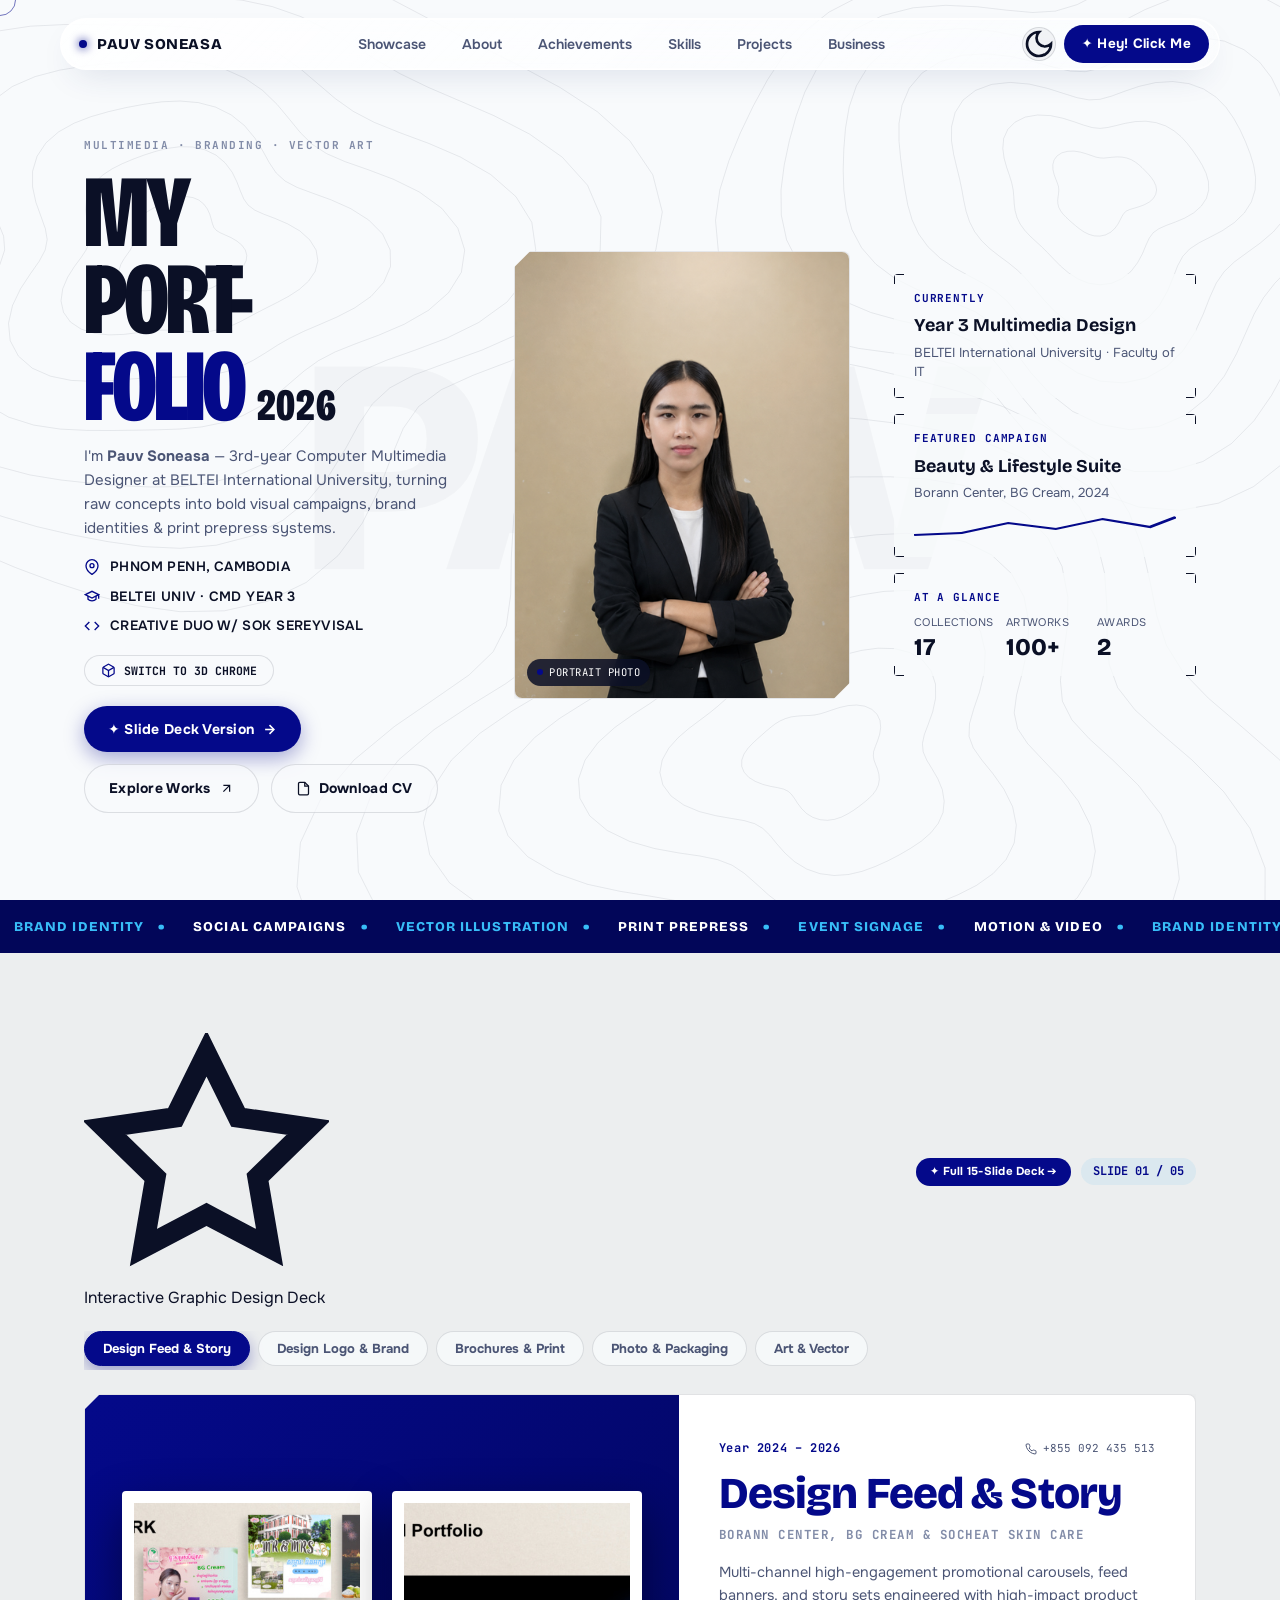
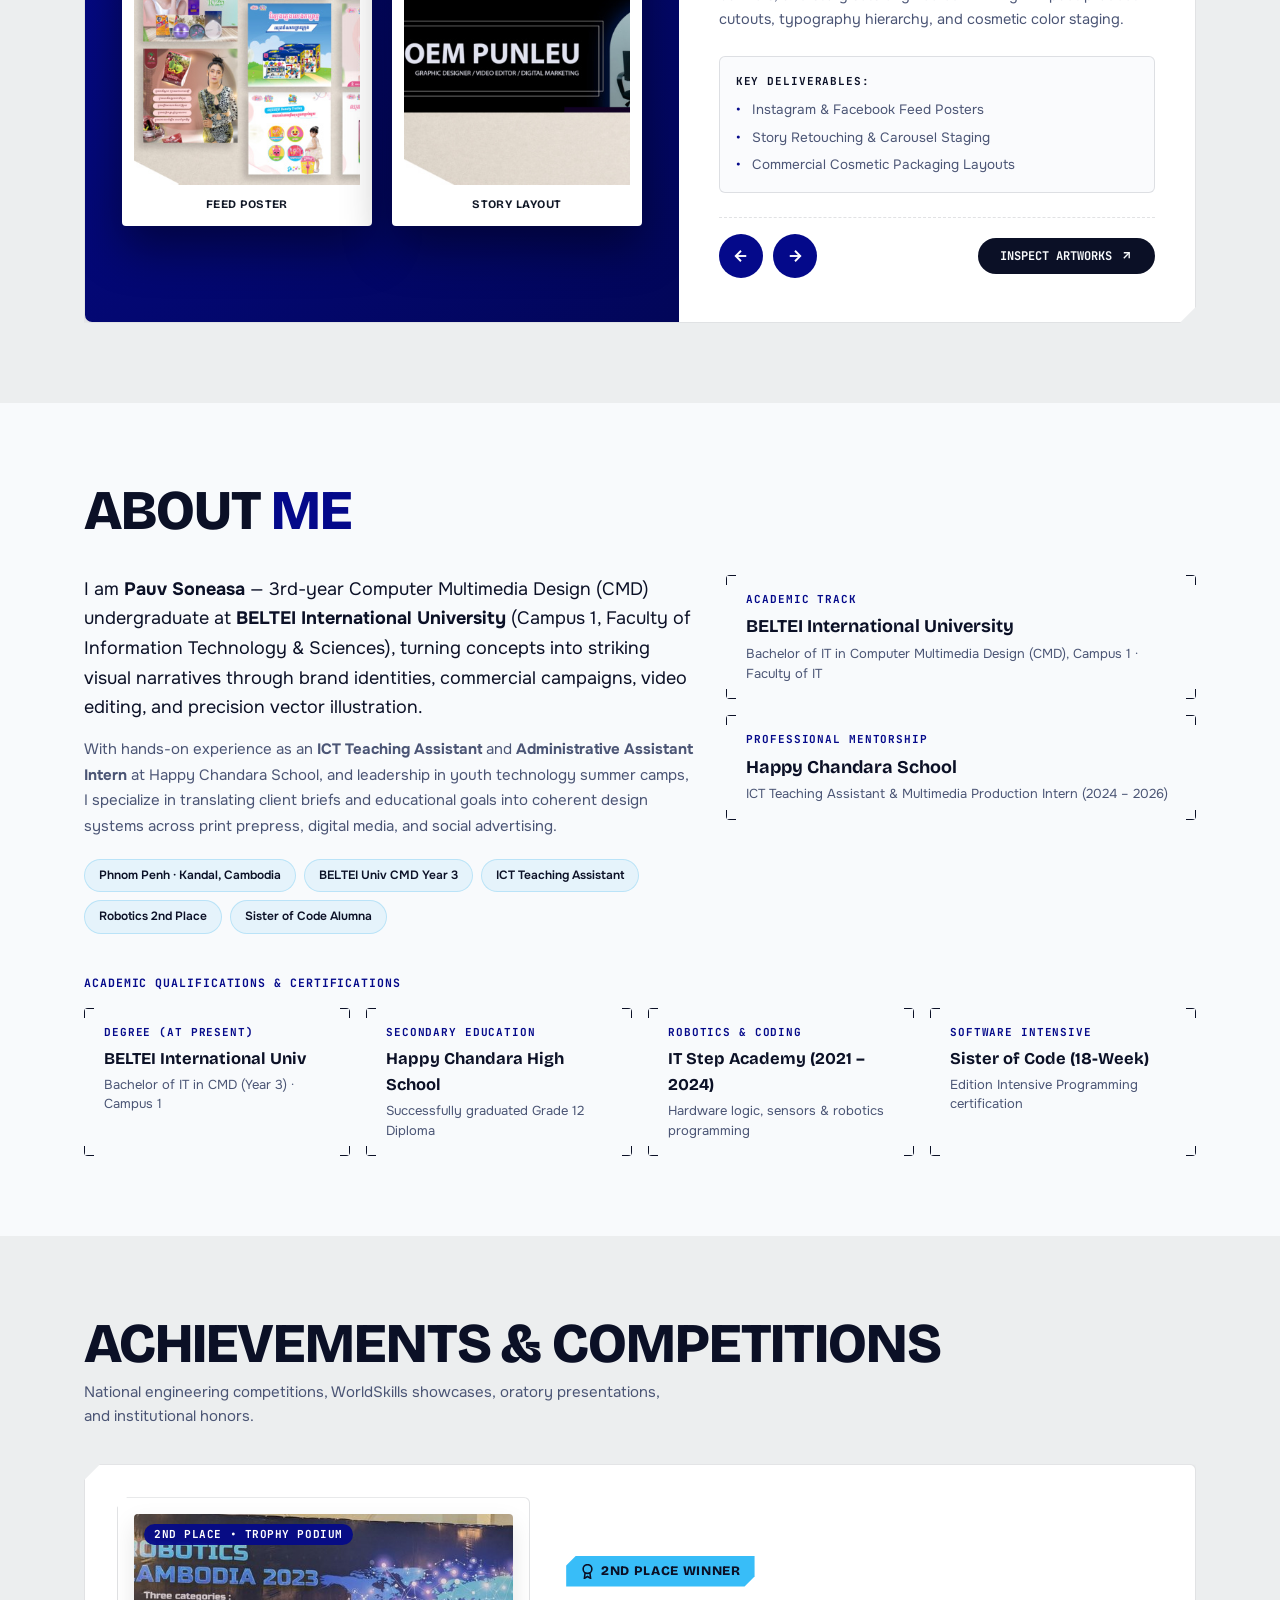
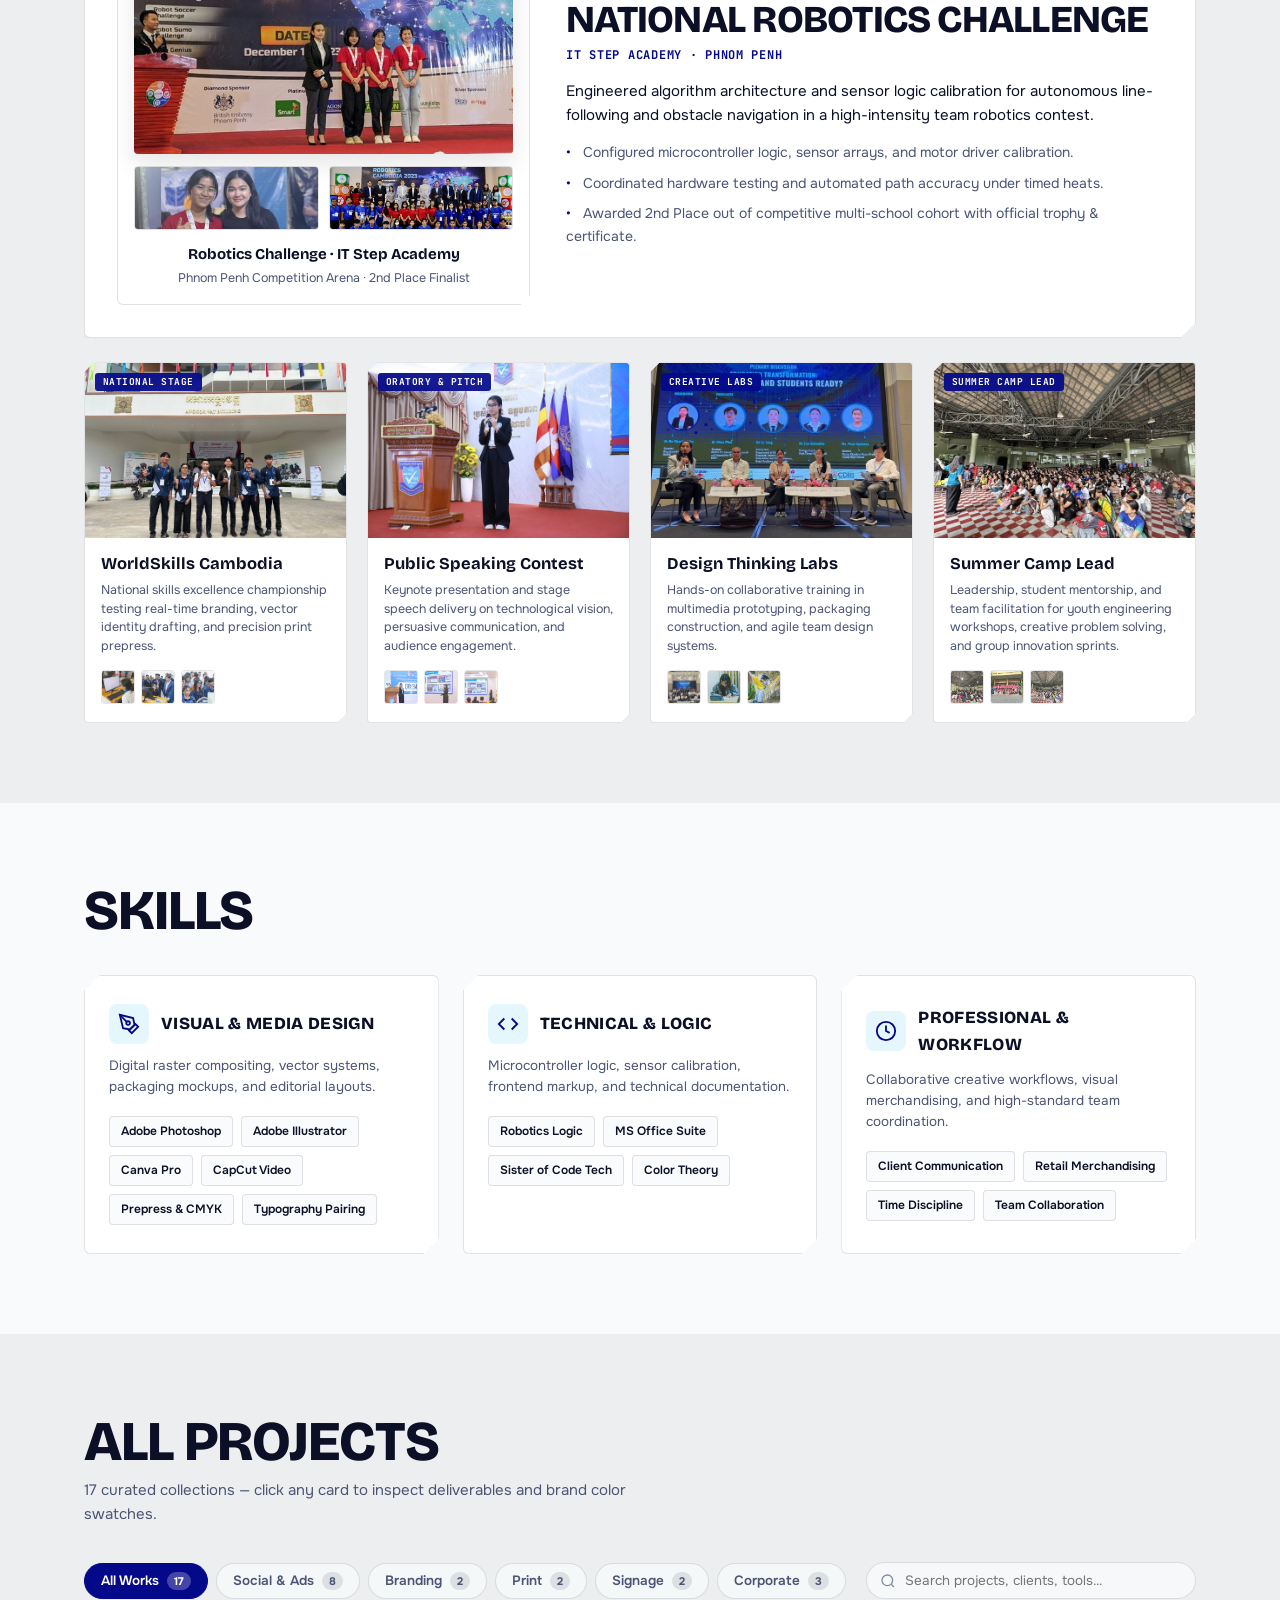
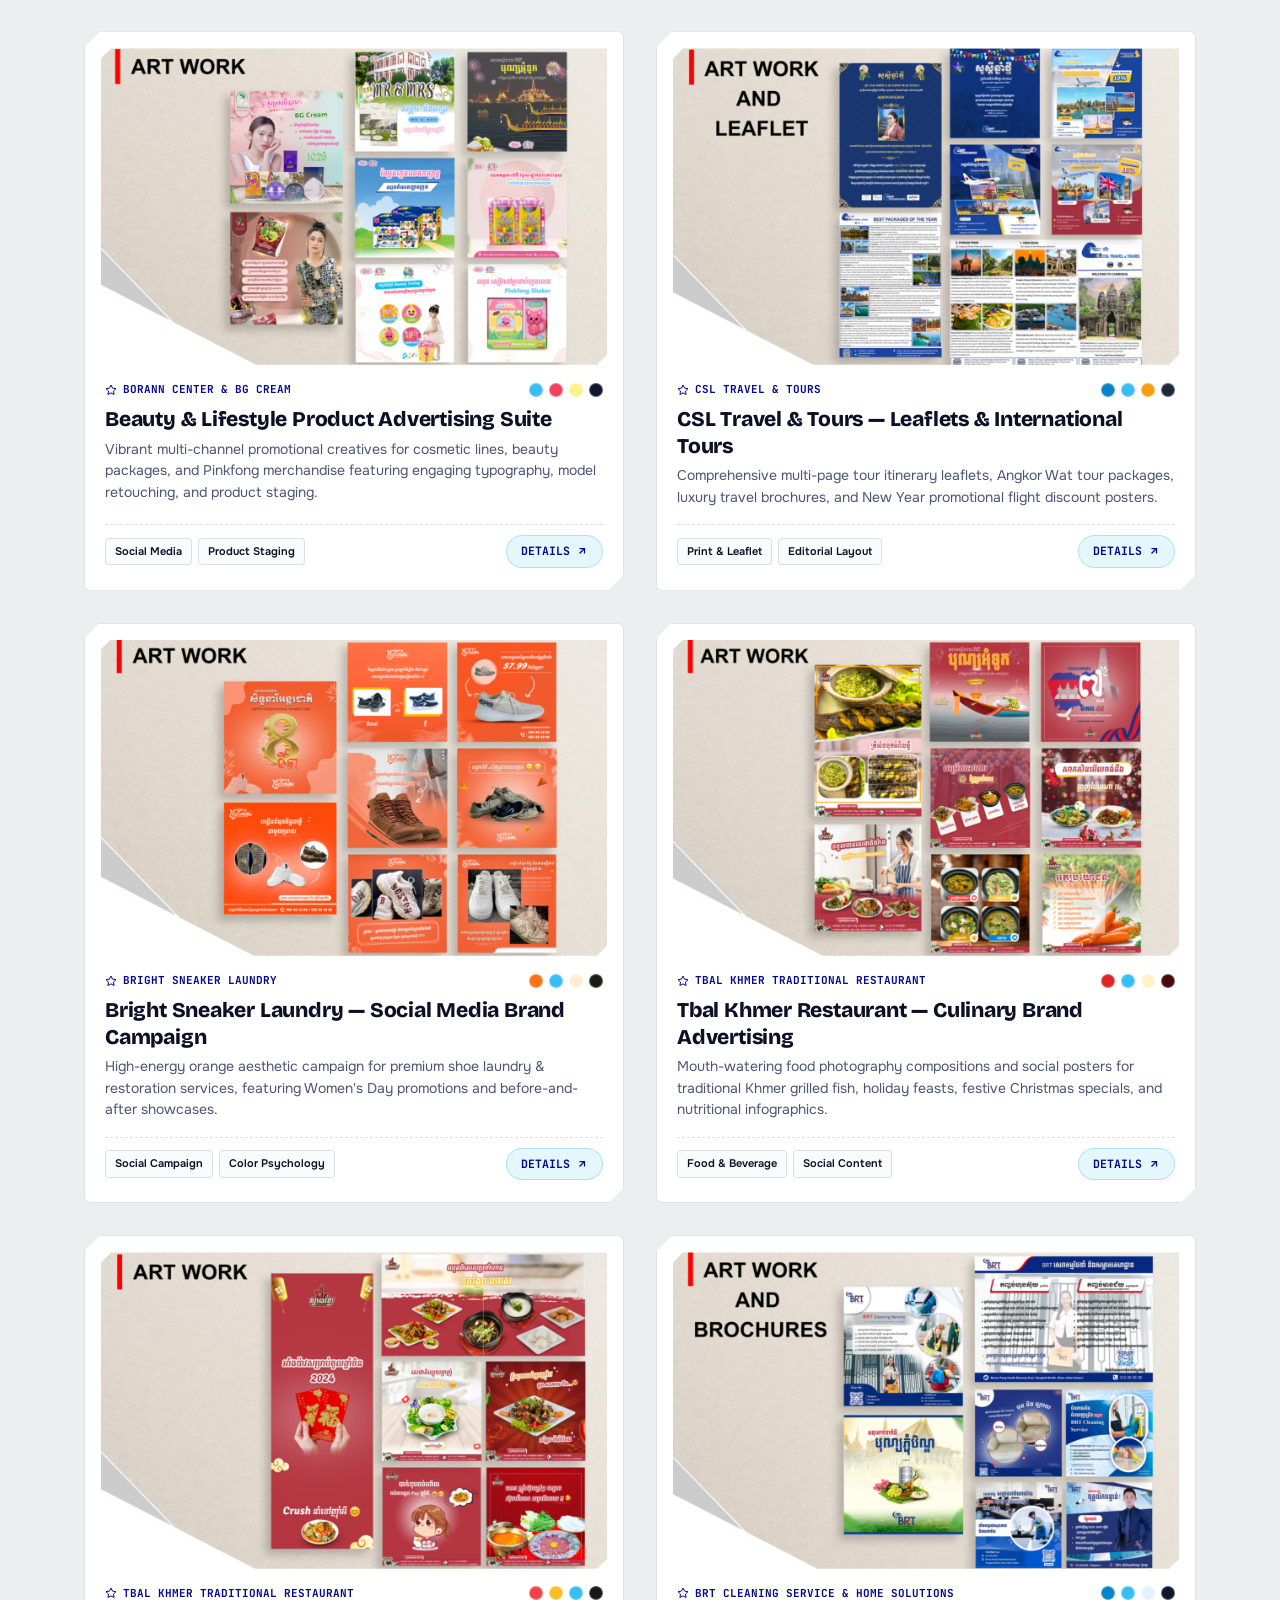
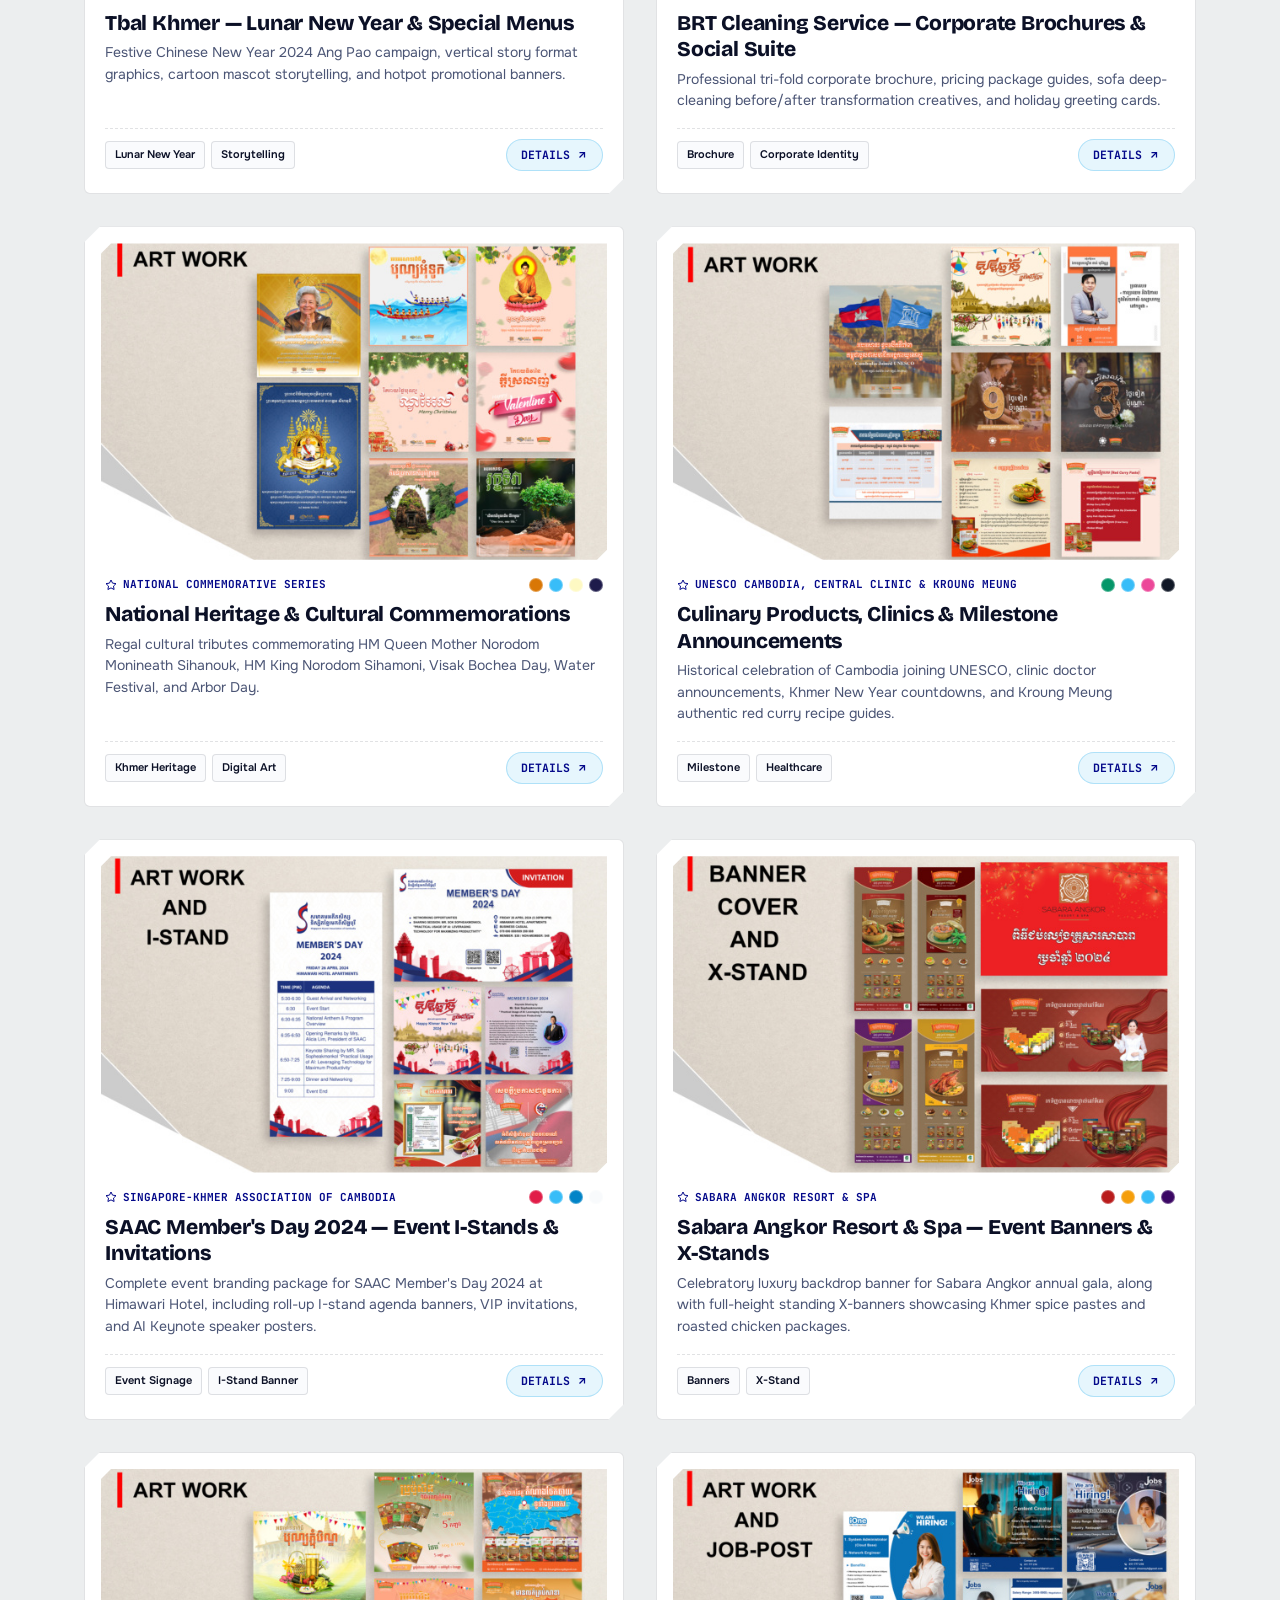
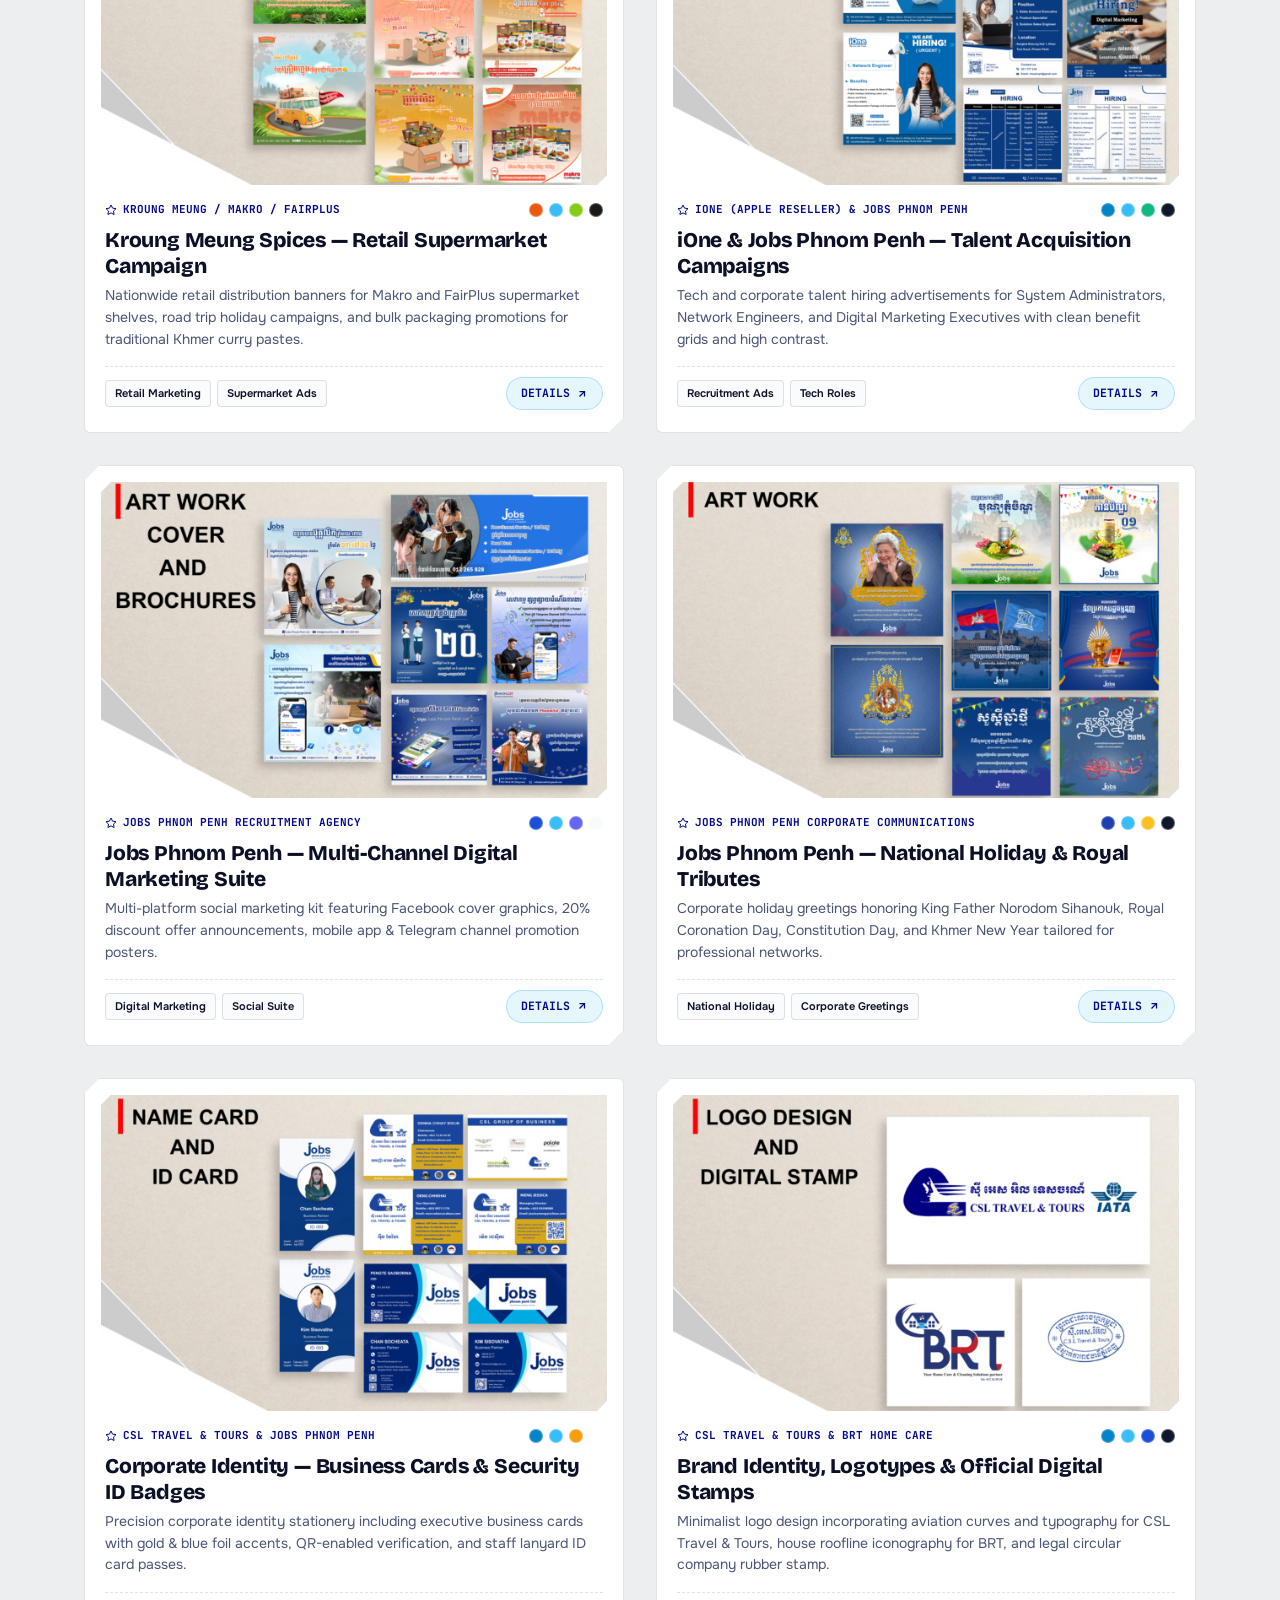
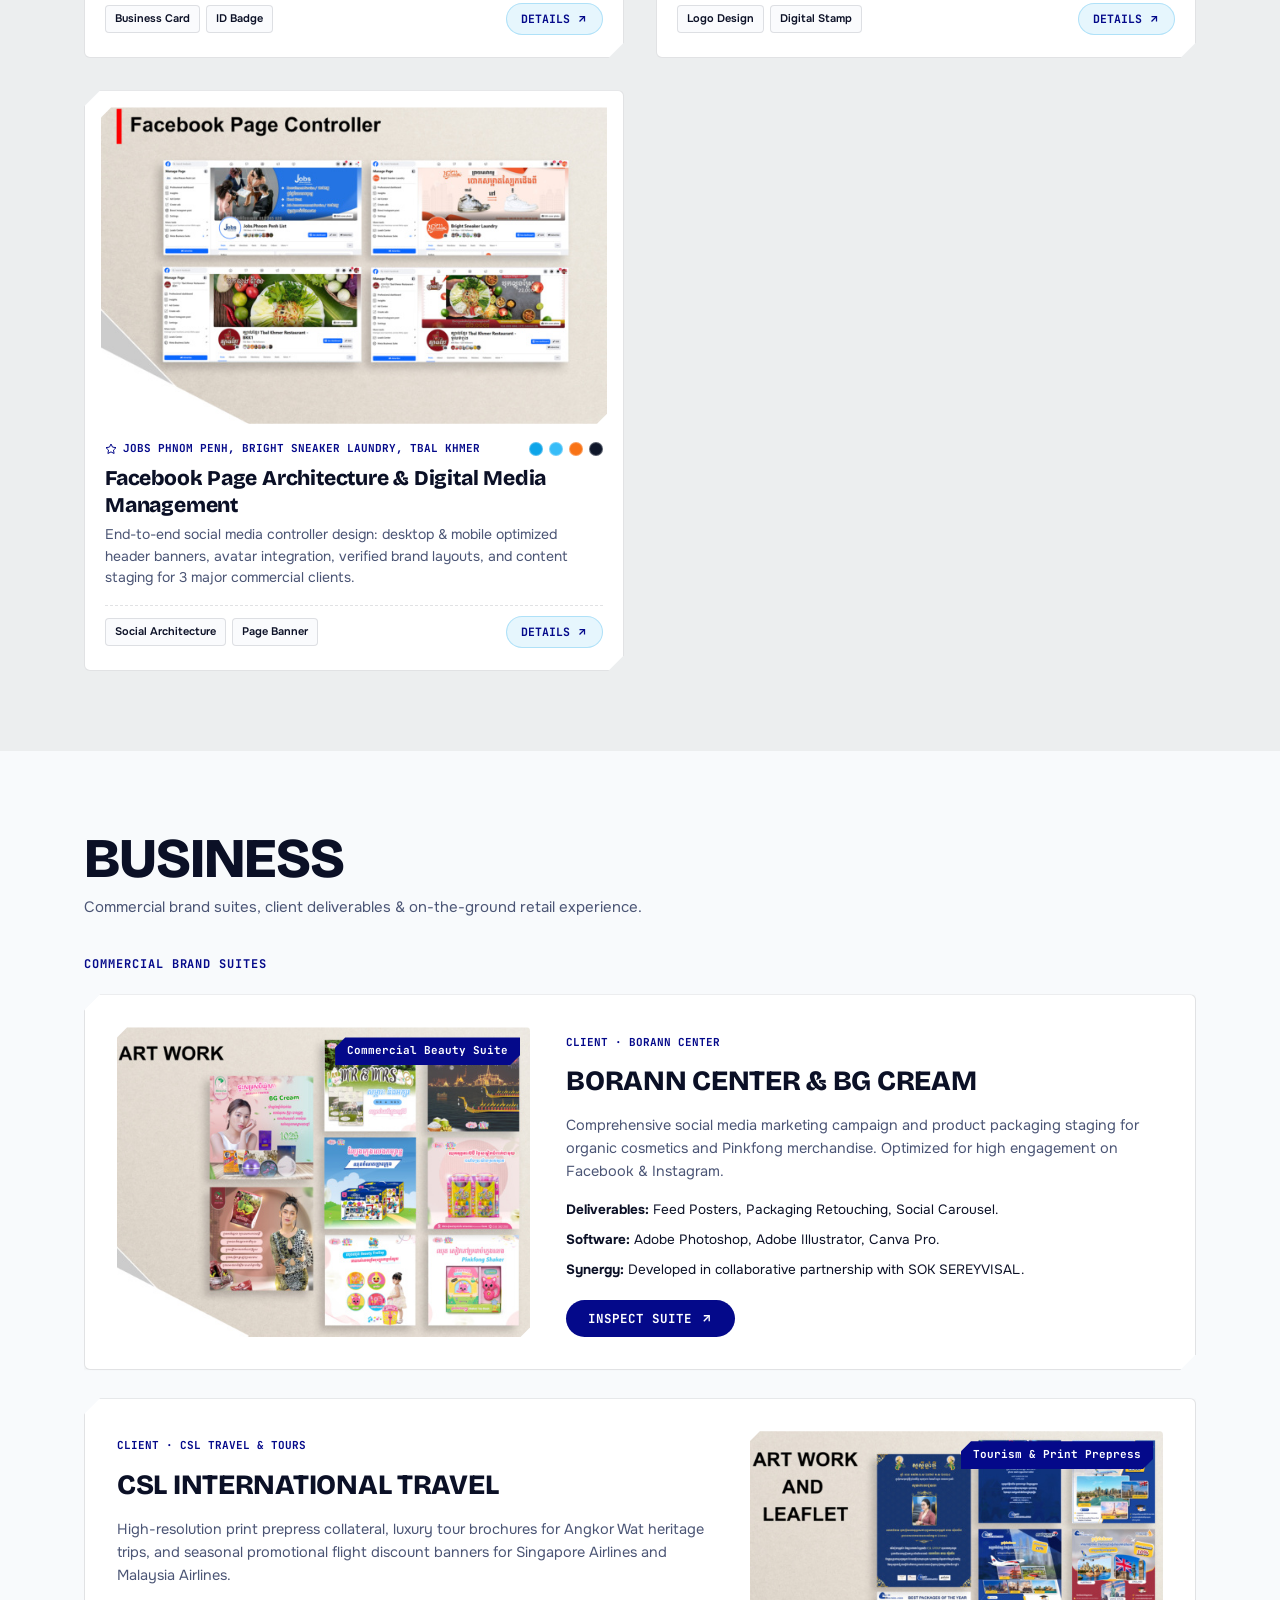
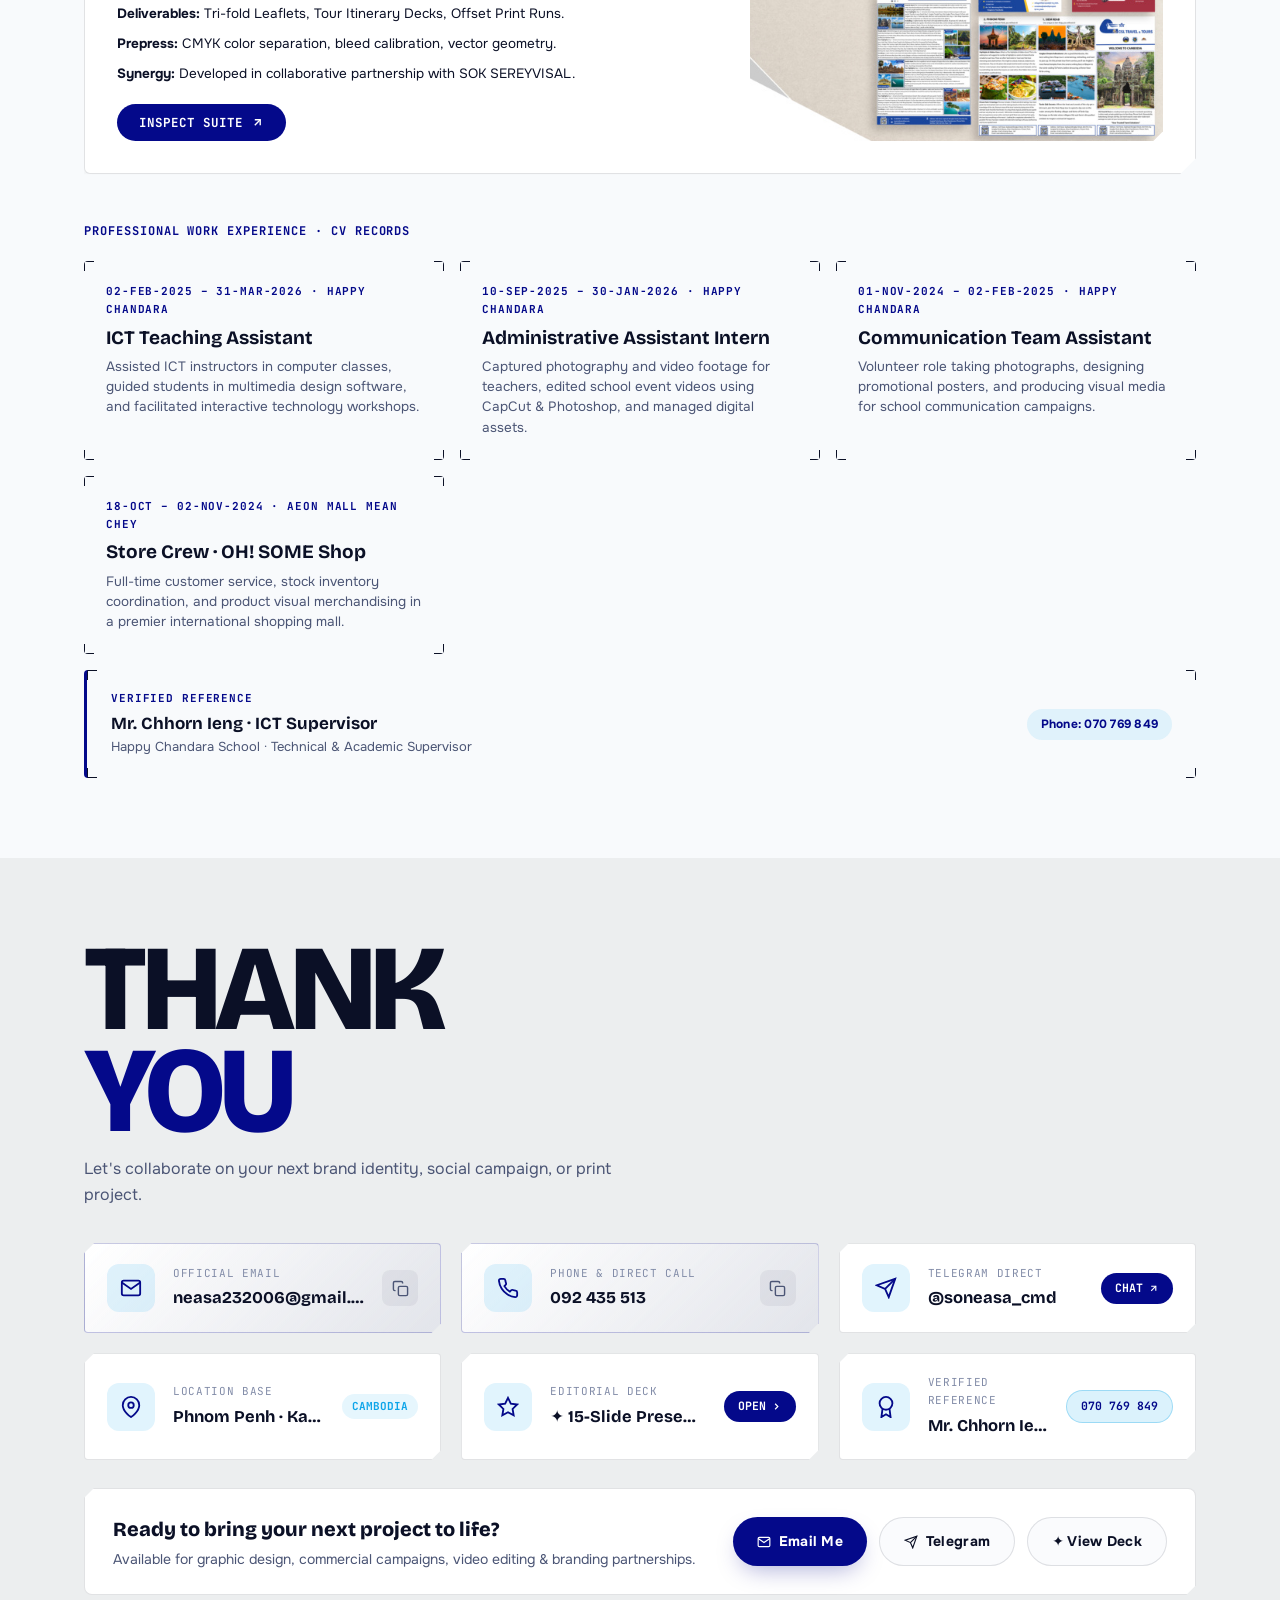
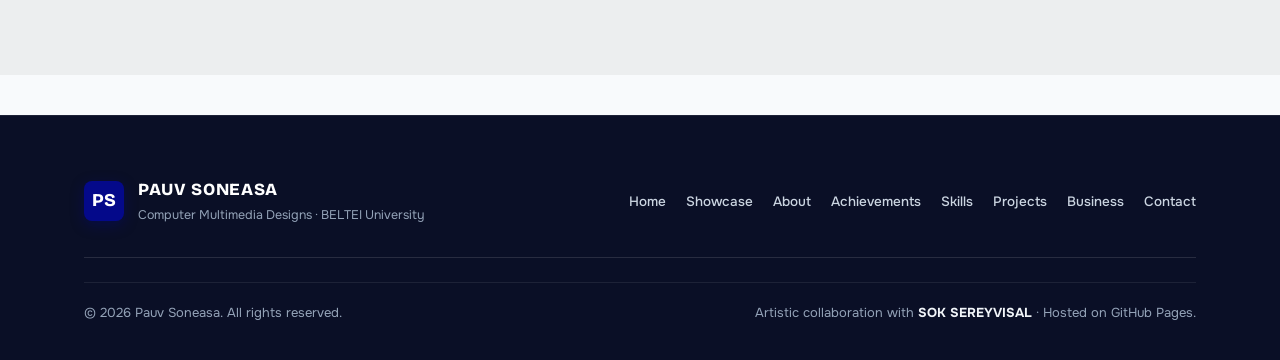
==== index.html @ b70fb605 "Clean commented code, fix dark mode footer text contrast, and transform contact section into balance" ====
<!DOCTYPE html>
<html lang="en" data-theme="light">

<head>
  <meta charset="UTF-8">
  <meta name="viewport" content="width=device-width, initial-scale=1.0">
  <title>Pauv Soneasa &mdash; Creative Multimedia &amp; Graphic Design Portfolio</title>
  <meta name="description"
    content="Portfolio of Pauv Soneasa, Computer Multimedia & Graphic Designer specializing in brand identity, social campaigns, print prepress, and digital art. Year 3, BELTEI International University.">
  <meta name="keywords"
    content="Pauv Soneasa, Multimedia Designer, Graphic Designer Cambodia, Portfolio, Brand Identity, SOK SEREYVISAL, Graphic Design Deck">
  <meta name="author" content="Pauv Soneasa">
  <meta property="og:title" content="Pauv Soneasa — Creative Multimedia & Graphic Designer">
  <meta property="og:description"
    content="Brand identity, social feeds, print prepress, and vector art — based in Phnom Penh.">
  <meta property="og:type" content="website">
  <meta property="og:image" content="./assets/profile/pauv_soneasa.png">
  <link rel="icon" type="image/png" href="./assets/profile/pauv_soneasa.png">

  <!-- Google Fonts: Bricolage Grotesque, Onest & JetBrains Mono -->
  <link rel="preconnect" href="https://fonts.googleapis.com">
  <link rel="preconnect" href="https://fonts.gstatic.com" crossorigin>
  <link
    href="https://fonts.googleapis.com/css2?family=Bricolage+Grotesque:opsz,wdth,wght@12..96,75..100,400..900&family=JetBrains+Mono:wght@400;500;600;700&family=Onest:wght@300;400;500;600;700&display=swap"
    rel="stylesheet">

  <link rel="stylesheet" href="./style.css">
</head>

<body class="paper">

  <!-- Custom Magnetic Cursor -->
  <div class="cursor-dot" id="cursorDot"></div>
  <div class="cursor-ring" id="cursorRing"></div>

  <!-- Ambient Glow Background with Glowing 4-Point Star Sparks (Ryan Saputra Style) -->
  <div class="ambient-glow-wrapper" aria-hidden="true">
    <div class="ambient-orb orb-1"></div>
    <div class="ambient-orb orb-2"></div>
    <div class="ambient-orb orb-3"></div>
    <div class="spark-star spark-1"></div>
    <div class="spark-star spark-2"></div>
    <div class="spark-star spark-3"></div>
  </div>

  <!-- FLOATING CAPSULE PILL NAVBAR (Rin Layheang Style) -->
  <header class="nav" id="navbar">
    <a href="#top" class="nav-brand" aria-label="Pauv Soneasa Portfolio">
      <span class="nav-brand-dot"></span>
      <span class="nav-brand-text">PAUV SONEASA</span>
    </a>

    <nav class="nav-center-menu" aria-label="Sections">
      <ul class="nav-links" id="navMenu">
        <li><a href="#deck" class="nav-link">Showcase</a></li>
        <li><a href="#about" class="nav-link">About</a></li>
        <li><a href="#achievements" class="nav-link">Achievements</a></li>
        <li><a href="#skills" class="nav-link">Skills</a></li>
        <li><a href="#projects" class="nav-link">Projects</a></li>
        <li><a href="#business" class="nav-link">Business</a></li>
      </ul>
    </nav>

    <div class="nav-end">
      <!-- Theme Switcher (Paper / Obsidian) -->
      <button class="theme-toggle-btn" id="themeToggleBtn" title="Switch Theme (Paper / Obsidian)"
        aria-label="Toggle Theme">
        <svg id="themeIconDark" viewBox="0 0 24 24" fill="none" stroke="currentColor" stroke-width="2">
          <path d="M12 3a6 6 0 0 0 9 9 9 9 0 1 1-9-9Z"></path>
        </svg>
        <svg id="themeIconLight" style="display:none;" viewBox="0 0 24 24" fill="none" stroke="currentColor"
          stroke-width="2">
          <circle cx="12" cy="12" r="4"></circle>
          <path
            d="M12 2v2M12 20v2m-7.07-14.07 1.41 1.41M17.66 17.66l1.41 1.41M2 12h2M20 12h2m-4.93-7.07-1.41 1.41M6.34 17.66l-1.41 1.41">
          </path>
        </svg>
      </button>

      <!-- Slide Deck Version Switcher -->
      <a href="./deck.html" class="nav-cta"
        style="background: var(--crimson); color: #fff; border-color: var(--crimson);"
        title="Switch to Ryan Saputra Slide Deck Version">
        <span>✦ Hey! Click Me</span>
      </a>

      <!-- Mobile Hamburger Toggle -->
      <button class="nav-menu-btn" id="mobileNavToggle" aria-label="Toggle Navigation Menu">
        <svg viewBox="0 0 24 24" fill="none" stroke="currentColor" stroke-width="2">
          <line x1="4" y1="6" x2="20" y2="6"></line>
          <line x1="4" y1="12" x2="20" y2="12"></line>
          <line x1="4" y1="18" x2="20" y2="18"></line>
        </svg>
      </button>
    </div>
  </header>

  <!-- HERO SECTION: THE SUPREME FUSION (Rin Layheang Contours + Ryan Saputra Crimson Star & Typography) -->
  <section class="hero" id="top">
    <!-- Parametric Sinusoidal SVG Topographic Contours (Rin Layheang Style) -->
    <svg class="hero-contours" id="heroContours" viewBox="0 0 1440 900" preserveAspectRatio="xMidYMid slice"
      aria-hidden="true"></svg>

    <!-- Watermark Monogram Typography -->
    <div class="hero-watermark-bg" aria-hidden="true">PAUV</div>

    <div class="hero-container">
      <div class="hero-layout">

        <!-- Left: Bold Stacked Typography & Meta -->
        <div class="hero-intro">

          <div class="hero-discipline-tag">
            <span>MULTIMEDIA &middot; BRANDING &middot; VECTOR ART</span>
          </div>

          <!-- Bold Stacked Editorial Headline with Crimson Accent (Ryan Saputra Style) -->
          <h1 class="hero-name">
            <span>MY</span>
            <span>PORT-</span>
            <span class="hero-name-crimson">FOLIO <em class="hero-year-badge">2026</em></span>
          </h1>

          <p class="hero-subhead">
            I'm <strong>Pauv Soneasa</strong> &mdash; 3rd-year Computer Multimedia Designer at BELTEI International
            University, turning raw concepts into bold visual campaigns, brand identities &amp; print prepress systems.
          </p>

          <ul class="hero-meta">
            <li>
              <svg class="meta-icon" viewBox="0 0 24 24" fill="none" stroke="currentColor" stroke-width="2">
                <path d="M21 10c0 7-9 13-9 13s-9-6-9-13a9 9 0 0 1 18 0z"></path>
                <circle cx="12" cy="10" r="3"></circle>
              </svg>
              <span>Phnom Penh, Cambodia</span>
            </li>
            <li>
              <svg class="meta-icon" viewBox="0 0 24 24" fill="none" stroke="currentColor" stroke-width="2">
                <path d="M22 10v6M2 10l10-5 10 5-10 5z"></path>
                <path d="M6 12v5c3 3 9 3 12 0v-5"></path>
              </svg>
              <span>BELTEI Univ &middot; CMD Year 3</span>
            </li>
            <li>
              <svg class="meta-icon" viewBox="0 0 24 24" fill="none" stroke="currentColor" stroke-width="2">
                <polyline points="16 18 22 12 16 6"></polyline>
                <polyline points="8 6 2 12 8 18"></polyline>
              </svg>
              <span>Creative Duo w/ SOK SEREYVISAL</span>
            </li>
          </ul>

          <!-- Dual-Layer Switch Button (3D Chrome Sculpture & Real Photo) -->
          <div class="hero-switch-wrap">
            <button class="hero-switch-btn" id="heroSwitchBtn"
              aria-label="Switch between Real Photo and 3D Chrome Avatar">
              <span class="switch-icon-box">
                <svg width="15" height="15" viewBox="0 0 24 24" fill="none" stroke="currentColor" stroke-width="2">
                  <path
                    d="M21 16V8a2 2 0 0 0-1-1.73l-7-4a2 2 0 0 0-2 0l-7 4A2 2 0 0 0 3 8v8a2 2 0 0 0 1 1.73l7 4a2 2 0 0 0 2 0l7-4A2 2 0 0 0 21 16z">
                  </path>
                  <polyline points="3.27 6.96 12 12.01 20.73 6.96"></polyline>
                  <line x1="12" y1="22.08" x2="12" y2="12"></line>
                </svg>
              </span>
              <span id="heroSwitchLabel">SWITCH TO 3D CHROME</span>
            </button>
          </div>

          <div class="hero-cta">
            <a href="./deck.html" class="btn btn-primary"
              style="background: var(--crimson); border-color: var(--crimson); box-shadow: 0 6px 20px var(--crimson-glow);"
              title="View Ryan Saputra Presentation Slide Deck Version">
              <span>✦ Slide Deck Version</span>
              <svg class="btn-icon" viewBox="0 0 24 24" fill="none" stroke="currentColor" stroke-width="2.5">
                <line x1="5" y1="12" x2="19" y2="12"></line>
                <polyline points="12 5 19 12 12 19"></polyline>
              </svg>
            </a>
            <a href="#deck" class="btn btn-ghost" id="heroViewWorksBtn">
              <span>Explore Works</span>
              <svg class="btn-icon" viewBox="0 0 24 24" fill="none" stroke="currentColor" stroke-width="2">
                <line x1="7" y1="17" x2="17" y2="7"></line>
                <polyline points="7 7 17 7 17 17"></polyline>
              </svg>
            </a>
            <a href="./Pauv Soneasa Cv.pdf" target="_blank" class="btn btn-ghost">
              <svg class="btn-icon" viewBox="0 0 24 24" fill="none" stroke="currentColor" stroke-width="2">
                <path d="M14 2H6a2 2 0 0 0-2 2v16a2 2 0 0 0 2 2h12a2 2 0 0 0 2-2V8z"></path>
                <polyline points="14 2 14 8 20 8"></polyline>
              </svg>
              <span>Download CV</span>
            </a>
          </div>
        </div>

        <!-- Center: Dual-Layer Hero Portrait Stage -->
        <div class="hero-stage">
          <div class="hero-portrait" id="heroPortrait" data-layer="photo">
            <!-- 3D Chrome Sculpture Layer -->
            <img class="layer-alt" src="./assets/profile/pauv_chrome.jpg" alt="Pauv Soneasa 3D Chrome Sculpture"
              loading="eager">
            <!-- Real Photographic Portrait Layer -->
            <img class="layer-photo" src="./assets/profile/pauv_soneasa.png" alt="Pauv Soneasa Portrait"
              loading="eager">

            <div class="portrait-hud-tag">
              <span class="hud-dot"></span>
              <span id="activeLayerTag">PORTRAIT PHOTO</span>
            </div>
          </div>
        </div>

        <!-- Right: Technical HUD Panels (.hud with expanding corner brackets) -->
        <aside class="hero-panels" aria-label="At a glance">

          <!-- HUD Panel 1: Currently -->
          <div class="hud">
            <p class="hud-label">Currently</p>
            <p class="hud-title">Year 3 Multimedia Design</p>
            <p class="hud-sub">BELTEI International University &middot; Faculty of IT</p>
          </div>

          <!-- HUD Panel 2: Latest Project with Sparkline -->
          <a href="#deck" class="hud hud-link">
            <p class="hud-label">Featured Campaign</p>
            <p class="hud-title">Beauty &amp; Lifestyle Suite</p>
            <p class="hud-sub">Borann Center, BG Cream, 2024</p>
            <!-- SVG Sparkline (As seen in Rin Layheang's HUD) -->
            <svg class="hud-spark" viewBox="0 0 100 28" preserveAspectRatio="none" aria-hidden="true">
              <polyline fill="none" stroke="var(--crimson)" stroke-width="2"
                points="0,22 18,20 36,10 54,16 72,6 90,14 100,4"></polyline>
            </svg>
          </a>

          <!-- HUD Panel 3: Stats at a Glance -->
          <div class="hud">
            <p class="hud-label">At a Glance</p>
            <dl class="hud-stats">
              <div>
                <dt>Collections</dt>
                <dd data-count="17">17</dd>
              </div>
              <div>
                <dt>Artworks</dt>
                <dd data-count="100">100+</dd>
              </div>
              <div>
                <dt>Awards</dt>
                <dd data-count="2">2</dd>
              </div>
            </dl>
          </div>

        </aside>

      </div>
    </div>
  </section>

  <!-- MARQUEE BAR -->
  <div class="designer-marquee" aria-hidden="true">
    <div class="marquee-track">
      <div class="marquee-item"><span class="highlight">BRAND IDENTITY</span> <span class="marquee-star">&bull;</span>
      </div>
      <div class="marquee-item">SOCIAL CAMPAIGNS <span class="marquee-star">&bull;</span></div>
      <div class="marquee-item"><span class="highlight">VECTOR ILLUSTRATION</span> <span
          class="marquee-star">&bull;</span></div>
      <div class="marquee-item">PRINT PREPRESS <span class="marquee-star">&bull;</span></div>
      <div class="marquee-item"><span class="highlight">EVENT SIGNAGE</span> <span class="marquee-star">&bull;</span>
      </div>
      <div class="marquee-item">MOTION &amp; VIDEO <span class="marquee-star">&bull;</span></div>
      <div class="marquee-item"><span class="highlight">BRAND IDENTITY</span> <span class="marquee-star">&bull;</span>
      </div>
      <div class="marquee-item">SOCIAL CAMPAIGNS <span class="marquee-star">&bull;</span></div>
      <div class="marquee-item"><span class="highlight">VECTOR ILLUSTRATION</span> <span
          class="marquee-star">&bull;</span></div>
      <div class="marquee-item">PRINT PREPRESS <span class="marquee-star">&bull;</span></div>
    </div>
  </div>

  <!-- ===================================================================
       NEW SECTION: EDITORIAL SLIDE SHOWCASE (Inspired by Ryan Saputra's Video!)
       Split-Screen Deep Crimson + Crisp White Framed Artworks
       =================================================================== -->
  <section id="deck" class="section-alt">
    <div class="container">

      <div class="deck-top-bar">
        <div class="section-tag">
          <svg viewBox="0 0 24 24" fill="none" stroke="currentColor" stroke-width="2">
            <polygon
              points="12 2 15.09 8.26 22 9.27 17 14.14 18.18 21.02 12 17.77 5.82 21.02 7 14.14 2 9.27 8.91 8.26 12 2">
            </polygon>
          </svg>
          <span>Interactive Graphic Design Deck</span>
        </div>
        <div style="display: flex; align-items: center; gap: 10px;">
          <a href="./deck.html" class="nav-cta"
            style="background: var(--crimson); color: #fff; border-color: var(--crimson); text-decoration: none; padding: 5px 14px; font-size: 11.5px;"
            title="Open standalone Ryan Saputra 15-slide presentation deck">
            <span>✦ Full 15-Slide Deck ➔</span>
          </a>
          <div class="deck-counter-badge" id="deckCounter">SLIDE 01 / 05</div>
        </div>
      </div>

      <!-- Category Filter Pills for Slides -->
      <div class="deck-category-pills" id="deckPills">
        <button class="deck-pill active" data-slide="0">Design Feed &amp; Story</button>
        <button class="deck-pill" data-slide="1">Design Logo &amp; Brand</button>
        <button class="deck-pill" data-slide="2">Brochures &amp; Print</button>
        <button class="deck-pill" data-slide="3">Photo &amp; Packaging</button>
        <button class="deck-pill" data-slide="4">Art &amp; Vector</button>
      </div>

      <!-- The Signature Split-Screen Card (Ryan Saputra Style) -->
      <div class="deck-showcase-card">
        <div class="deck-split-grid">

          <!-- Left: Deep Crimson Panel with Framed Artwork Displays -->
          <div class="deck-media-panel" id="deckMediaPanel">
            <!-- Framed Artwork Cards populated dynamically -->
            <div class="framed-art-card float-a">
              <img src="assets/artworks/thumbs/artwork_03_thumb.jpg" alt="Featured Media 1" id="deckImg1"
                loading="lazy">
              <span class="framed-card-caption" id="deckCaption1">Feed Poster</span>
            </div>
            <div class="framed-art-card float-b">
              <img src="assets/artworks/thumbs/artwork_01_thumb.jpg" alt="Featured Media 2" id="deckImg2"
                loading="lazy">
              <span class="framed-card-caption" id="deckCaption2">Story Layout</span>
            </div>
          </div>

          <!-- Right: Crisp Editorial Information Panel -->
          <div class="deck-info-panel">
            <div class="deck-meta-top">
              <span class="deck-year" id="deckYear">Year 2024 &ndash; 2026</span>
              <div class="deck-social-pill">
                <svg width="12" height="12" viewBox="0 0 24 24" fill="none" stroke="currentColor" stroke-width="2">
                  <path
                    d="M22 16.92v3a2 2 0 0 1-2.18 2 19.79 19.79 0 0 1-8.63-3.07 19.5 19.5 0 0 1-6-6 19.79 19.79 0 0 1-3.07-8.67A2 2 0 0 1 4.11 2h3a2 2 0 0 1 2 1.72 12.84 12.84 0 0 0 .7 2.81 2 2 0 0 1-.45 2.11L8.09 9.91a16 16 0 0 0 6 6l1.27-1.27a2 2 0 0 1 2.11-.45 12.84 12.84 0 0 0 2.81.7A2 2 0 0 1 22 16.92z">
                  </path>
                </svg>
                <span>+855 092 435 513</span>
              </div>
            </div>

            <h2 class="deck-title" id="deckTitle">Design Feed &amp; Story</h2>
            <div class="deck-client-lead" id="deckClient">Borann Center, BG Cream &amp; Socheat Skin Care</div>

            <p class="deck-desc" id="deckDesc">
              Multi-channel high-engagement promotional carousels, feed banners, and story sets engineered with
              high-impact product cutouts, typography hierarchy, and cosmetic color staging.
            </p>

            <div class="deck-deliverables-box">
              <div class="deck-sub-heading">KEY DELIVERABLES:</div>
              <ul class="deck-bullets" id="deckBullets">
                <li>Instagram &amp; Facebook Feed Posters</li>
                <li>Story Retouching &amp; Carousel Staging</li>
                <li>Commercial Cosmetic Packaging Layouts</li>
              </ul>
            </div>

            <div class="deck-actions-row">
              <div class="deck-arrows">
                <button class="deck-arrow-btn" id="deckPrevBtn" aria-label="Previous Slide">
                  <svg width="18" height="18" viewBox="0 0 24 24" fill="none" stroke="currentColor" stroke-width="2.5">
                    <line x1="19" y1="12" x2="5" y2="12"></line>
                    <polyline points="12 19 5 12 12 5"></polyline>
                  </svg>
                </button>
                <button class="deck-arrow-btn" id="deckNextBtn" aria-label="Next Slide">
                  <svg width="18" height="18" viewBox="0 0 24 24" fill="none" stroke="currentColor" stroke-width="2.5">
                    <line x1="5" y1="12" x2="19" y2="12"></line>
                    <polyline points="12 5 19 12 12 19"></polyline>
                  </svg>
                </button>
              </div>

              <button class="deck-inspect-btn" id="deckInspectCurrentBtn">
                <span>INSPECT ARTWORKS</span>
                <svg width="13" height="13" viewBox="0 0 24 24" fill="none" stroke="currentColor" stroke-width="2.5">
                  <line x1="7" y1="17" x2="17" y2="7"></line>
                  <polyline points="7 7 17 7 17 17"></polyline>
                </svg>
              </button>
            </div>

          </div>

        </div>
      </div>

    </div>
  </section>

  <!-- ABOUT SECTION -->
  <section id="about">
    <div class="container">
      <div class="section-header">
        <h2 class="section-title">ABOUT <span class="highlight-crimson">ME</span></h2>
      </div>

      <div class="about-grid">
        <div class="about-bio-text">
          <p class="about-lead">
            I am <strong>Pauv Soneasa</strong> &mdash; 3rd-year Computer Multimedia Design (CMD) undergraduate at <strong>BELTEI
            International University</strong> (Campus 1, Faculty of Information Technology &amp; Sciences), turning concepts into striking visual narratives through brand
            identities, commercial campaigns, video editing, and precision vector illustration.
          </p>
          <p class="about-body">
            With hands-on experience as an <strong>ICT Teaching Assistant</strong> and <strong>Administrative Assistant Intern</strong> at Happy Chandara School, and leadership in youth technology summer camps, I specialize in translating client briefs and educational goals into coherent design systems across print prepress, digital media, and social advertising.
          </p>
          <div class="about-chips">
            <span class="about-chip">Phnom Penh &middot; Kandal, Cambodia</span>
            <span class="about-chip">BELTEI Univ CMD Year 3</span>
            <span class="about-chip">ICT Teaching Assistant</span>
            <span class="about-chip">Robotics 2nd Place</span>
            <span class="about-chip">Sister of Code Alumna</span>
          </div>
        </div>

        <div class="about-quick-facts">
          <div class="hud">
            <p class="hud-label">Academic Track</p>
            <p class="hud-title">BELTEI International University</p>
            <p class="hud-sub">Bachelor of IT in Computer Multimedia Design (CMD), Campus 1 &middot; Faculty of IT</p>
          </div>
          <div class="hud">
            <p class="hud-label">Professional Mentorship</p>
            <p class="hud-title">Happy Chandara School</p>
            <p class="hud-sub">ICT Teaching Assistant &amp; Multimedia Production Intern (2024 &ndash; 2026)</p>
          </div>
        </div>
      </div>

      <!-- Education & Qualifications Grid (Directly from CV) -->
      <div style="margin-top: 40px;">
        <div style="font-family: var(--mono); font-size: 11.5px; font-weight: 700; color: var(--crimson); text-transform: uppercase; letter-spacing: 0.08em; margin-bottom: 16px;">
          ACADEMIC QUALIFICATIONS &amp; CERTIFICATIONS
        </div>
        <div style="display: grid; grid-template-columns: repeat(auto-fit, minmax(260px, 1fr)); gap: 16px;">
          <div class="hud">
            <p class="hud-label">Degree (At Present)</p>
            <p class="hud-title" style="font-size: 16.5px;">BELTEI International Univ</p>
            <p class="hud-sub">Bachelor of IT in CMD (Year 3) &middot; Campus 1</p>
          </div>
          <div class="hud">
            <p class="hud-label">Secondary Education</p>
            <p class="hud-title" style="font-size: 16.5px;">Happy Chandara High School</p>
            <p class="hud-sub">Successfully graduated Grade 12 Diploma</p>
          </div>
          <div class="hud">
            <p class="hud-label">Robotics &amp; Coding</p>
            <p class="hud-title" style="font-size: 16.5px;">IT Step Academy (2021 – 2024)</p>
            <p class="hud-sub">Hardware logic, sensors &amp; robotics programming</p>
          </div>
          <div class="hud">
            <p class="hud-label">Software Intensive</p>
            <p class="hud-title" style="font-size: 16.5px;">Sister of Code (18-Week)</p>
            <p class="hud-sub">Edition Intensive Programming certification</p>
          </div>
        </div>
      </div>
    </div>
  </section>

  <!-- ACHIEVEMENTS SECTION (As seen in the video at 00:12 - 00:13) -->
  <!-- ACHIEVEMENTS & COMPETITIONS -->
  <section id="achievements" class="section-alt">
    <div class="container">
      <div class="section-header">
        <h2 class="section-title">ACHIEVEMENTS &amp; COMPETITIONS</h2>
        <p class="section-subtitle">National engineering competitions, WorldSkills showcases, oratory presentations, and
          institutional honors.</p>
      </div>

      <!-- Featured Spotlight: Robotics Competition -->
      <div class="achievement-featured-card">
        <div class="achievement-featured-grid">

          <!-- Left: Competition Visual Showcase with Real Photos -->
          <div class="achievement-media-box">
            <div class="achievement-photo-showcase"
              onclick="openCompetitionLightbox('./assets/images/competitions/web/robotic_img_7829.jpg', 'National Robotics Challenge — 2nd Place', 'Autonomous line-following and obstacle navigation robot designed with sensor calibration, motor control, and team hardware logic.', 'ROBOTICS & ENGINEERING', '2023 - 2024', 'IT Step Academy Cambodia')">
              <img src="./assets/images/competitions/thumbs/robotic_img_7829.jpg"
                alt="Robotics Challenge Podium with Trophy">
              <span class="achievement-photo-badge">2ND PLACE • TROPHY PODIUM</span>
            </div>

            <div class="achievement-sub-thumbs">
              <div class="achievement-mini-thumb"
                onclick="openCompetitionLightbox('./assets/images/competitions/web/robotic_img_20231216_185703_0159.jpg', 'Robotics Hardware & Sensor Logic', 'Sensor array calibration and chassis configuration for the autonomous competition robot.', 'ROBOTICS HARDWARE', '2023', 'IT Step Academy')">
                <img src="./assets/images/competitions/thumbs/robotic_img_20231216_185703_0159.jpg"
                  alt="Robotics Hardware Calibration">
              </div>
              <div class="achievement-mini-thumb"
                onclick="openCompetitionLightbox('./assets/images/competitions/web/robotic_img_7831.jpg', 'Competition Arena Testing', 'On-track testing and automated trajectory debugging during the live championship heats.', 'COMPETITION ARENA', '2023', 'IT Step Academy')">
                <img src="./assets/images/competitions/thumbs/robotic_img_7831.jpg" alt="Competition Arena Track">
              </div>
            </div>

            <div class="achievement-visual-meta">
              <h4>Robotics Challenge &middot; IT Step Academy</h4>
              <p>Phnom Penh Competition Arena &middot; 2nd Place Finalist</p>
            </div>
          </div>

          <!-- Right: Details with Yellow Chamfered Badge -->
          <div class="achievement-featured-content">
            <div class="achievement-badge">
              <svg width="15" height="15" viewBox="0 0 24 24" fill="none" stroke="currentColor" stroke-width="2.5">
                <circle cx="12" cy="8" r="7"></circle>
                <polyline points="8.21 13.89 7 23 12 20 17 23 15.79 13.88"></polyline>
              </svg>
              <span>2ND PLACE WINNER</span>
            </div>
            <h3 class="achievement-main-title">NATIONAL ROBOTICS CHALLENGE</h3>
            <div class="achievement-inst">IT STEP ACADEMY &middot; PHNOM PENH</div>
            <p class="achievement-desc-lead">
              Engineered algorithm architecture and sensor logic calibration for autonomous line-following and obstacle
              navigation in a high-intensity team robotics contest.
            </p>
            <ul class="achievement-bullets">
              <li>Configured microcontroller logic, sensor arrays, and motor driver calibration.</li>
              <li>Coordinated hardware testing and automated path accuracy under timed heats.</li>
              <li>Awarded 2nd Place out of competitive multi-school cohort with official trophy &amp; certificate.</li>
            </ul>
          </div>

        </div>
      </div>

      <!-- 4-Column Dynamic Milestone Cards Grid with Real Photography -->
      <div class="competitions-quad-grid">

        <!-- Milestone 1: WorldSkills Cambodia -->
        <div class="competition-card">
          <div class="comp-card-media"
            onclick="openCompetitionLightbox('./assets/images/competitions/web/worldskill_cambodia_img_7830.jpg', 'WorldSkills Cambodia — Graphic Design Technology', 'National skills championship stage testing real-time branding, vector identity drafting, digital print prepress, and editorial advertising.', 'NATIONAL COMPETITION', '2024', 'WorldSkills Cambodia & Ministry of Labour')">
            <img src="./assets/images/competitions/thumbs/worldskill_cambodia_img_7830.jpg"
              alt="WorldSkills Cambodia Stage">
            <span class="comp-card-tag">NATIONAL STAGE</span>
          </div>
          <div class="comp-card-body">
            <h4 class="comp-card-title">WorldSkills Cambodia</h4>
            <p class="comp-card-desc">National skills excellence championship testing real-time branding, vector
              identity drafting, and precision print prepress.</p>
            <div class="comp-card-gallery-strip">
              <div class="comp-gallery-dot"
                onclick="openCompetitionLightbox('./assets/images/competitions/web/worldskill_cambodia_img_7449.jpg', 'WorldSkills Cambodia Arena', 'National competition arena hall during live competitive design heats.', 'WORLDSKILLS', '2024', 'Ministry of Labour')">
                <img src="./assets/images/competitions/thumbs/worldskill_cambodia_img_7449.jpg" alt="Arena Hall">
              </div>
              <div class="comp-gallery-dot"
                onclick="openCompetitionLightbox('./assets/images/competitions/web/worldskill_cambodia_img_7481.jpg', 'WorldSkills Ceremony', 'National ceremony certificate and medal presentation moment.', 'WORLDSKILLS', '2024', 'Ministry of Labour')">
                <img src="./assets/images/competitions/thumbs/worldskill_cambodia_img_7481.jpg"
                  alt="Certificate Presentation">
              </div>
              <div class="comp-gallery-dot"
                onclick="openCompetitionLightbox('./assets/images/competitions/web/worldskill_cambodia_img_7480.jpg', 'WorldSkills Stage Heat', 'Live technical skills challenge execution.', 'WORLDSKILLS', '2024', 'Ministry of Labour')">
                <img src="./assets/images/competitions/thumbs/worldskill_cambodia_img_7480.jpg" alt="Competition Stage">
              </div>
            </div>
          </div>
        </div>

        <!-- Milestone 2: Public Speaking Competition -->
        <div class="competition-card">
          <div class="comp-card-media"
            onclick="openCompetitionLightbox('./assets/images/competitions/web/public_speaking_img_5232.jpg', 'Public Speaking Competition Final', 'Live stage keynote delivery and leadership presentation communicating creative vision, technological impact, and persuasive storytelling.', 'ORATORY & SPEECH', '2024', 'Public Speaking & Leadership Forum')">
            <img src="./assets/images/competitions/thumbs/public_speaking_img_5232.jpg" alt="Public Speaking Podium">
            <span class="comp-card-tag">ORATORY &amp; PITCH</span>
          </div>
          <div class="comp-card-body">
            <h4 class="comp-card-title">Public Speaking Contest</h4>
            <p class="comp-card-desc">Keynote presentation and stage speech delivery on technological vision, persuasive
              communication, and audience engagement.</p>
            <div class="comp-card-gallery-strip">
              <div class="comp-gallery-dot"
                onclick="openCompetitionLightbox('./assets/images/competitions/web/public_speaking_img_5235.jpg', 'Stage Address Delivery', 'Live address before judicial panel and audience.', 'PUBLIC SPEAKING', '2024', 'Leadership Forum')">
                <img src="./assets/images/competitions/thumbs/public_speaking_img_5235.jpg" alt="Stage Address">
              </div>
              <div class="comp-gallery-dot"
                onclick="openCompetitionLightbox('./assets/images/competitions/web/public_speaking_img_5749.jpg', 'Certificate of Honor', 'Official certificate of distinction awarded by the judges.', 'PUBLIC SPEAKING', '2024', 'Leadership Forum')">
                <img src="./assets/images/competitions/thumbs/public_speaking_img_5749.jpg" alt="Certificate Award">
              </div>
              <div class="comp-gallery-dot"
                onclick="openCompetitionLightbox('./assets/images/competitions/web/public_speaking_img_5754.jpg', 'Finalist Cohort', 'Finalist cohort stage celebration with judges and mentors.', 'PUBLIC SPEAKING', '2024', 'Leadership Forum')">
                <img src="./assets/images/competitions/thumbs/public_speaking_img_5754.jpg" alt="Finalist Cohort">
              </div>
            </div>
          </div>
        </div>

        <!-- Milestone 3: Design Workshops & Labs -->
        <div class="competition-card">
          <div class="comp-card-media"
            onclick="openCompetitionLightbox('./assets/images/competitions/web/workshop_fb_img_1686049170737.jpg', 'Design Thinking & Technical Workshop', 'Collaborative design thinking workshop and agile digital production training with industry mentors.', 'PROFESSIONAL WORKSHOP', '2023 - 2024', 'Creative Mentorship Program')">
            <img src="./assets/images/competitions/thumbs/workshop_fb_img_1686049170737.jpg"
              alt="Workshop Team Session">
            <span class="comp-card-tag">CREATIVE LABS</span>
          </div>
          <div class="comp-card-body">
            <h4 class="comp-card-title">Design Thinking Labs</h4>
            <p class="comp-card-desc">Hands-on collaborative training in multimedia prototyping, packaging construction,
              and agile team design systems.</p>
            <div class="comp-card-gallery-strip">
              <div class="comp-gallery-dot"
                onclick="openCompetitionLightbox('./assets/images/competitions/web/workshop_fb_img_1686315245483.jpg', 'Workshop Group Certification', 'Team completion certification and project presentation.', 'WORKSHOPS', '2023', 'Design Lab')">
                <img src="./assets/images/competitions/thumbs/workshop_fb_img_1686315245483.jpg"
                  alt="Workshop Certification">
              </div>
              <div class="comp-gallery-dot"
                onclick="openCompetitionLightbox('./assets/images/competitions/web/event_untitled_shoot-09778.jpg', 'National Stage Ceremony', 'Formal ceremony and institutional gala stage.', 'CEREMONY', '2024', 'National Event')">
                <img src="./assets/images/competitions/thumbs/event_untitled_shoot-09778.jpg" alt="Gala Stage">
              </div>
              <div class="comp-gallery-dot"
                onclick="openCompetitionLightbox('./assets/images/competitions/web/event_img_1886.jpg', 'Exhibition Hall Showcase', 'On-site exhibition and creative showcase forum.', 'EXHIBITION', '2024', 'Forum')">
                <img src="./assets/images/competitions/thumbs/event_img_1886.jpg" alt="Exhibition Showcase">
              </div>
            </div>
          </div>
        </div>

        <!-- Milestone 4: Summer Camp Lead -->
        <div class="competition-card">
          <div class="comp-card-media"
            onclick="openCompetitionLightbox('./assets/images/summer camp/web/IMG_6209.jpg', 'Youth Technology Summer Camp Lead', 'Organized and led youth skill workshops, team challenges, and creative problem-solving sessions empowering student cohorts in technology.', 'SUMMER CAMP LEAD', '2024', 'Youth Technology Summer Camp')">
            <img src="./assets/images/summer camp/thumbs/IMG_6209.jpg" alt="Summer Camp Lead Activity">
            <span class="comp-card-tag">SUMMER CAMP LEAD</span>
          </div>
          <div class="comp-card-body">
            <h4 class="comp-card-title">Summer Camp Lead</h4>
            <p class="comp-card-desc">Leadership, student mentorship, and team facilitation for youth engineering workshops, creative problem solving, and group innovation sprints.</p>
            <div class="comp-card-gallery-strip">
              <div class="comp-gallery-dot"
                onclick="openCompetitionLightbox('./assets/images/summer camp/web/IMG_6213.jpg', 'Workshop Mentorship & Group Collaboration', 'Mentoring student teams during hands-on collaborative problem solving and presentation preparation.', 'SUMMER CAMP LEAD', '2024', 'Youth Summer Camp')">
                <img src="./assets/images/summer camp/thumbs/IMG_6213.jpg" alt="Camp Workshop Collaboration">
              </div>
              <div class="comp-gallery-dot"
                onclick="openCompetitionLightbox('./assets/images/summer camp/web/IMG_6342.jpg', 'Summer Camp Cohort & Celebration', 'Final team project exhibition and cohort celebration at the summer camp closing ceremony.', 'SUMMER CAMP LEAD', '2024', 'Youth Summer Camp')">
                <img src="./assets/images/summer camp/thumbs/IMG_6342.jpg" alt="Cohort Celebration">
              </div>
              <div class="comp-gallery-dot"
                onclick="openCompetitionLightbox('./assets/images/summer camp/web/IMG_6209.jpg', 'Team Dynamics & Leadership Drills', 'Interactive communication workshops and collaborative teamwork exercises.', 'SUMMER CAMP LEAD', '2024', 'Youth Summer Camp')">
                <img src="./assets/images/summer camp/thumbs/IMG_6209.jpg" alt="Team Leadership Activities">
              </div>
            </div>
          </div>
        </div>

      </div>

    </div>
  </section>

  <!-- SKILLS SECTION (As seen in the video at 00:14) -->
  <section id="skills">
    <div class="container">
      <div class="section-header">
        <h2 class="section-title">SKILLS</h2>
      </div>

      <div class="skills-three-col-grid">

        <!-- Column 1: Creative & Visual Media -->
        <div class="skill-column-card">
          <div class="skill-col-header">
            <div class="skill-col-icon">
              <svg width="22" height="22" viewBox="0 0 24 24" fill="none" stroke="currentColor" stroke-width="2">
                <path d="M12 19l7-7 3 3-7 7-3-3z"></path>
                <path d="M18 13l-1.5-7.5L2 2l3.5 14.5L13 18l5-5z"></path>
                <path d="M2 2l7.586 7.586"></path>
                <circle cx="11" cy="11" r="2"></circle>
              </svg>
            </div>
            <h3>VISUAL &amp; MEDIA DESIGN</h3>
          </div>
          <p class="skill-desc">Digital raster compositing, vector systems, packaging mockups, and editorial layouts.
          </p>
          <div class="skill-tags-cloud">
            <span class="skill-tag-pill">Adobe Photoshop</span>
            <span class="skill-tag-pill">Adobe Illustrator</span>
            <span class="skill-tag-pill">Canva Pro</span>
            <span class="skill-tag-pill">CapCut Video</span>
            <span class="skill-tag-pill">Prepress &amp; CMYK</span>
            <span class="skill-tag-pill">Typography Pairing</span>
          </div>
        </div>

        <!-- Column 2: Technical & Computation -->
        <div class="skill-column-card">
          <div class="skill-col-header">
            <div class="skill-col-icon">
              <svg width="22" height="22" viewBox="0 0 24 24" fill="none" stroke="currentColor" stroke-width="2">
                <polyline points="16 18 22 12 16 6"></polyline>
                <polyline points="8 6 2 12 8 18"></polyline>
              </svg>
            </div>
            <h3>TECHNICAL &amp; LOGIC</h3>
          </div>
          <p class="skill-desc">Microcontroller logic, sensor calibration, frontend markup, and technical documentation.
          </p>
          <div class="skill-tags-cloud">
            <span class="skill-tag-pill">Robotics Logic</span>
            <span class="skill-tag-pill">MS Office Suite</span>
            <span class="skill-tag-pill">Sister of Code Tech</span>
            <span class="skill-tag-pill">Color Theory</span>
          </div>
        </div>

        <!-- Column 3: Professional & Leadership -->
        <div class="skill-column-card">
          <div class="skill-col-header">
            <div class="skill-col-icon">
              <svg width="22" height="22" viewBox="0 0 24 24" fill="none" stroke="currentColor" stroke-width="2">
                <circle cx="12" cy="12" r="10"></circle>
                <polyline points="12 6 12 12 16 14"></polyline>
              </svg>
            </div>
            <h3>PROFESSIONAL &amp; WORKFLOW</h3>
          </div>
          <p class="skill-desc">Collaborative creative workflows, visual merchandising, and high-standard team
            coordination.</p>
          <div class="skill-tags-cloud">
            <span class="skill-tag-pill">Client Communication</span>
            <span class="skill-tag-pill">Retail Merchandising</span>
            <span class="skill-tag-pill">Time Discipline</span>
            <span class="skill-tag-pill">Team Collaboration</span>
          </div>
        </div>

      </div>
    </div>
  </section>

  <!-- PROJECTS SECTION (Complete Catalog & 2-Column Grid) -->
  <section id="projects" class="section-alt">
    <div class="container">
      <div class="section-header">
        <h2 class="section-title">ALL PROJECTS</h2>
        <p class="section-subtitle">17 curated collections &mdash; click any card to inspect deliverables and brand
          color swatches.</p>
      </div>

      <div class="portfolio-controls">
        <div class="filter-pills-row" id="filterPillsRow">
          <button class="filter-btn active" data-category="all"><span>All Works</span><span
              class="filter-count">17</span></button>
          <button class="filter-btn" data-category="social"><span>Social &amp; Ads</span><span
              class="filter-count">8</span></button>
          <button class="filter-btn" data-category="branding"><span>Branding</span><span
              class="filter-count">2</span></button>
          <button class="filter-btn" data-category="print"><span>Print</span><span
              class="filter-count">2</span></button>
          <button class="filter-btn" data-category="signage"><span>Signage</span><span
              class="filter-count">2</span></button>
          <button class="filter-btn" data-category="recruitment"><span>Corporate</span><span
              class="filter-count">3</span></button>
        </div>
        <div class="gallery-search-bar">
          <div class="search-input-wrapper">
            <svg class="search-icon" viewBox="0 0 24 24" fill="none" stroke="currentColor" stroke-width="2">
              <circle cx="11" cy="11" r="8"></circle>
              <line x1="21" y1="21" x2="16.65" y2="16.65"></line>
            </svg>
            <input type="text" id="projectSearchInput" class="search-input"
              placeholder="Search projects, clients, tools...">
            <button class="search-clear-btn" id="searchClearBtn" aria-label="Clear Search">
              <svg width="16" height="16" viewBox="0 0 24 24" fill="none" stroke="currentColor" stroke-width="2">
                <line x1="18" y1="6" x2="6" y2="18"></line>
                <line x1="6" y1="6" x2="18" y2="18"></line>
              </svg>
            </button>
          </div>
        </div>
      </div>

      <!-- 2-Column Project Grid -->
      <div class="projects-two-col-grid" id="portfolioGrid"></div>

      <div class="empty-gallery-state" id="emptyGalleryState">
        <svg class="empty-icon" viewBox="0 0 24 24" fill="none" stroke="currentColor" stroke-width="1.5">
          <circle cx="11" cy="11" r="8"></circle>
          <line x1="21" y1="21" x2="16.65" y2="16.65"></line>
          <line x1="8" y1="11" x2="14" y2="11"></line>
        </svg>
        <h3>No projects match your filter</h3>
        <p>Try clearing your search keyword or selecting a different category.</p>
      </div>
    </div>
  </section>

  <!-- BUSINESS SECTION -->
  <section id="business">
    <div class="container">
      <div class="section-header">
        <h2 class="section-title">BUSINESS</h2>
        <p class="section-subtitle">Commercial brand suites, client deliverables &amp; on-the-ground retail experience.
        </p>
      </div>

      <div class="business-category-block">
        <div class="business-block-tag">COMMERCIAL BRAND SUITES</div>

        <!-- Business Card 1: Borann Center & BG Cream -->
        <div class="business-venture-card">
          <div class="venture-media">
            <img src="assets/artworks/thumbs/artwork_03_thumb.jpg" alt="Borann Center Commercial Suite" loading="lazy">
            <div class="venture-media-badge">Commercial Beauty Suite</div>
          </div>
          <div class="venture-details">
            <div class="card-client-tag">CLIENT &middot; BORANN CENTER</div>
            <h3 class="venture-title">BORANN CENTER &amp; BG CREAM</h3>
            <p class="venture-desc">
              Comprehensive social media marketing campaign and product packaging staging for organic cosmetics and
              Pinkfong merchandise. Optimized for high engagement on Facebook &amp; Instagram.
            </p>
            <ul class="venture-bullets">
              <li><strong>Deliverables:</strong> Feed Posters, Packaging Retouching, Social Carousel.</li>
              <li><strong>Software:</strong> Adobe Photoshop, Adobe Illustrator, Canva Pro.</li>
              <li><strong>Synergy:</strong> Developed in collaborative partnership with SOK SEREYVISAL.</li>
            </ul>
            <div class="venture-actions">
              <button class="venture-btn" onclick="openProjectLightboxById(1)">
                <span>INSPECT SUITE</span>
                <svg width="13" height="13" viewBox="0 0 24 24" fill="none" stroke="currentColor" stroke-width="2.5">
                  <line x1="7" y1="17" x2="17" y2="7"></line>
                  <polyline points="7 7 17 7 17 17"></polyline>
                </svg>
              </button>
            </div>
          </div>
        </div>

        <!-- Business Card 2: CSL Travel & Tours -->
        <div class="business-venture-card is-reverse">
          <div class="venture-media">
            <img src="assets/artworks/thumbs/artwork_04_thumb.jpg" alt="CSL Travel & Tours Collateral" loading="lazy">
            <div class="venture-media-badge">Tourism &amp; Print Prepress</div>
          </div>
          <div class="venture-details">
            <div class="card-client-tag">CLIENT &middot; CSL TRAVEL &amp; TOURS</div>
            <h3 class="venture-title">CSL INTERNATIONAL TRAVEL</h3>
            <p class="venture-desc">
              High-resolution print prepress collateral, luxury tour brochures for Angkor Wat heritage trips, and
              seasonal promotional flight discount banners for Singapore Airlines and Malaysia Airlines.
            </p>
            <ul class="venture-bullets">
              <li><strong>Deliverables:</strong> Tri-fold Leaflets, Tour Itinerary Decks, Offset Print Runs.</li>
              <li><strong>Prepress:</strong> CMYK color separation, bleed calibration, vector geometry.</li>
              <li><strong>Synergy:</strong> Developed in collaborative partnership with SOK SEREYVISAL.</li>
            </ul>
            <div class="venture-actions">
              <button class="venture-btn" onclick="openProjectLightboxById(2)">
                <span>INSPECT SUITE</span>
                <svg width="13" height="13" viewBox="0 0 24 24" fill="none" stroke="currentColor" stroke-width="2.5">
                  <line x1="7" y1="17" x2="17" y2="7"></line>
                  <polyline points="7 7 17 7 17 17"></polyline>
                </svg>
              </button>
            </div>
          </div>
        </div>

      </div>

      <!-- On The Ground Retail & Educational Experience (Directly from CV) -->
      <div class="business-category-block" style="margin-top: 48px;">
        <div class="business-block-tag">PROFESSIONAL WORK EXPERIENCE &middot; CV RECORDS</div>
        <div style="display: grid; grid-template-columns: repeat(auto-fit, minmax(280px, 1fr)); gap: 16px; margin-top: 14px;">
          <div class="hud" style="padding: 22px;">
            <p class="hud-label">02-Feb-2025 &ndash; 31-Mar-2026 &middot; Happy Chandara</p>
            <h3 class="hud-title" style="font-size: 19px; margin: 4px 0;">ICT Teaching Assistant</h3>
            <p class="hud-sub" style="font-size: 13.5px;">
              Assisted ICT instructors in computer classes, guided students in multimedia design software, and facilitated interactive technology workshops.
            </p>
          </div>
          <div class="hud" style="padding: 22px;">
            <p class="hud-label">10-Sep-2025 &ndash; 30-Jan-2026 &middot; Happy Chandara</p>
            <h3 class="hud-title" style="font-size: 19px; margin: 4px 0;">Administrative Assistant Intern</h3>
            <p class="hud-sub" style="font-size: 13.5px;">
              Captured photography and video footage for teachers, edited school event videos using CapCut &amp; Photoshop, and managed digital assets.
            </p>
          </div>
          <div class="hud" style="padding: 22px;">
            <p class="hud-label">01-Nov-2024 &ndash; 02-Feb-2025 &middot; Happy Chandara</p>
            <h3 class="hud-title" style="font-size: 19px; margin: 4px 0;">Communication Team Assistant</h3>
            <p class="hud-sub" style="font-size: 13.5px;">
              Volunteer role taking photographs, designing promotional posters, and producing visual media for school communication campaigns.
            </p>
          </div>
          <div class="hud" style="padding: 22px;">
            <p class="hud-label">18-Oct &ndash; 02-Nov-2024 &middot; AEON Mall Mean Chey</p>
            <h3 class="hud-title" style="font-size: 19px; margin: 4px 0;">Store Crew &middot; OH! SOME Shop</h3>
            <p class="hud-sub" style="font-size: 13.5px;">
              Full-time customer service, stock inventory coordination, and product visual merchandising in a premier international shopping mall.
            </p>
          </div>
        </div>

        <!-- Verified Reference -->
        <div class="hud" style="padding: 20px 24px; margin-top: 16px; border-left: 3px solid var(--crimson);">
          <div style="display: flex; justify-content: space-between; align-items: center; flex-wrap: wrap; gap: 12px;">
            <div>
              <p class="hud-label" style="margin-bottom: 2px;">VERIFIED REFERENCE</p>
              <h4 style="font-family: var(--display); font-size: 17px; font-weight: 700; color: var(--ink);">Mr. Chhorn Ieng &middot; ICT Supervisor</h4>
              <p style="font-size: 13px; color: var(--ink-soft);">Happy Chandara School &middot; Technical &amp; Academic Supervisor</p>
            </div>
            <a href="tel:070769849" class="nav-cta" style="background: rgba(14, 165, 233, 0.1); color: var(--crimson); border-color: rgba(14, 165, 233, 0.3); text-decoration: none; padding: 6px 14px; font-size: 12px;">
              <span>Phone: 070 769 849</span>
            </a>
          </div>
        </div>
      </div>

    </div>
  </section>

  <!-- CLOSING SECTION: BOLD "THANK YOU" & CONTACT (Inspired by Ryan Saputra's Closing Screen!) -->
  <section id="contact" class="section-alt">
    <div class="container">

      <div class="thank-you-header">
        <h2 class="thank-you-title">
          <span>THANK</span>
          <span class="highlight-crimson">YOU</span>
        </h2>
        <p class="thank-you-sub">Let's collaborate on your next brand identity, social campaign, or print project.</p>
      </div>

      <div class="contact-grid" style="margin-top: 36px;">
        <!-- Card 1: Official Email -->
        <div class="contact-card-item featured-card">
          <div class="contact-icon-box">
            <svg width="22" height="22" viewBox="0 0 24 24" fill="none" stroke="currentColor" stroke-width="2">
              <path d="M4 4h16c1.1 0 2 .9 2 2v12c0 1.1-.9 2-2 2H4c-1.1 0-2-.9-2-2V6c0-1.1.9-2 2-2z"></path>
              <polyline points="22,6 12,13 2,6"></polyline>
            </svg>
          </div>
          <div class="contact-card-text">
            <div class="contact-label">Official Email</div>
            <a href="mailto:neasa232006@gmail.com" class="contact-value" id="emailVal" title="Send email">neasa232006@gmail.com</a>
          </div>
          <button class="copy-btn" data-copy="neasa232006@gmail.com" title="Copy Email">
            <svg width="17" height="17" viewBox="0 0 24 24" fill="none" stroke="currentColor" stroke-width="2">
              <rect x="9" y="9" width="13" height="13" rx="2" ry="2"></rect>
              <path d="M5 15H4a2 2 0 0 1-2-2V4a2 2 0 0 1 2-2h9a2 2 0 0 1 2 2v1"></path>
            </svg>
          </button>
        </div>

        <!-- Card 2: Phone & Direct Call -->
        <div class="contact-card-item featured-card">
          <div class="contact-icon-box">
            <svg width="22" height="22" viewBox="0 0 24 24" fill="none" stroke="currentColor" stroke-width="2">
              <path d="M22 16.92v3a2 2 0 0 1-2.18 2 19.79 19.79 0 0 1-8.63-3.07 19.5 19.5 0 0 1-6-6 19.79 19.79 0 0 1-3.07-8.67A2 2 0 0 1 4.11 2h3a2 2 0 0 1 2 1.72 12.84 12.84 0 0 0 .7 2.81 2 2 0 0 1-.45 2.11L8.09 9.91a16 16 0 0 0 6 6l1.27-1.27a2 2 0 0 1 2.11-.45 12.84 12.84 0 0 0 2.81.7A2 2 0 0 1 22 16.92z"></path>
            </svg>
          </div>
          <div class="contact-card-text">
            <div class="contact-label">Phone &amp; Direct Call</div>
            <a href="tel:092435513" class="contact-value" id="phoneVal" title="Call phone">092 435 513</a>
          </div>
          <button class="copy-btn" data-copy="092435513" title="Copy Phone">
            <svg width="17" height="17" viewBox="0 0 24 24" fill="none" stroke="currentColor" stroke-width="2">
              <rect x="9" y="9" width="13" height="13" rx="2" ry="2"></rect>
              <path d="M5 15H4a2 2 0 0 1-2-2V4a2 2 0 0 1 2-2h9a2 2 0 0 1 2 2v1"></path>
            </svg>
          </button>
        </div>

        <!-- Card 3: Telegram Messaging -->
        <div class="contact-card-item">
          <div class="contact-icon-box">
            <svg width="22" height="22" viewBox="0 0 24 24" fill="none" stroke="currentColor" stroke-width="2">
              <line x1="22" y1="2" x2="11" y2="13"></line>
              <polygon points="22 2 15 22 11 13 2 9 22 2"></polygon>
            </svg>
          </div>
          <div class="contact-card-text">
            <div class="contact-label">Telegram Direct</div>
            <a href="https://t.me/soneasa_cmd" target="_blank" class="contact-value" title="Chat on Telegram">@soneasa_cmd</a>
          </div>
          <a href="https://t.me/soneasa_cmd" target="_blank" class="contact-action-btn">
            <span>CHAT</span>
            <svg width="11" height="11" viewBox="0 0 24 24" fill="none" stroke="currentColor" stroke-width="2.5"><line x1="7" y1="17" x2="17" y2="7"></line><polyline points="7 7 17 7 17 17"></polyline></svg>
          </a>
        </div>

        <!-- Card 4: Location & Base -->
        <div class="contact-card-item">
          <div class="contact-icon-box">
            <svg width="22" height="22" viewBox="0 0 24 24" fill="none" stroke="currentColor" stroke-width="2">
              <path d="M21 10c0 7-9 13-9 13s-9-6-9-13a9 9 0 0 1 18 0z"></path>
              <circle cx="12" cy="10" r="3"></circle>
            </svg>
          </div>
          <div class="contact-card-text">
            <div class="contact-label">Location Base</div>
            <span class="contact-value">Phnom Penh &middot; Kandal</span>
          </div>
          <span style="font-family: var(--mono); font-size: 11px; font-weight: 700; color: var(--teal); background: rgba(14, 165, 233, 0.1); padding: 4px 10px; border-radius: 999px;">
            CAMBODIA
          </span>
        </div>

        <!-- Card 5: Full Presentation Slide Deck -->
        <div class="contact-card-item">
          <div class="contact-icon-box">
            <svg width="22" height="22" viewBox="0 0 24 24" fill="none" stroke="currentColor" stroke-width="2">
              <polygon points="12 2 15.09 8.26 22 9.27 17 14.14 18.18 21.02 12 17.77 5.82 21.02 7 14.14 2 9.27 8.91 8.26 12 2"></polygon>
            </svg>
          </div>
          <div class="contact-card-text">
            <div class="contact-label">Editorial Deck</div>
            <a href="./deck.html" class="contact-value" title="Open Slide Deck Presentation">✦ 15-Slide Presentation</a>
          </div>
          <a href="./deck.html" class="contact-action-btn">
            <span>OPEN</span>
            <svg width="11" height="11" viewBox="0 0 24 24" fill="none" stroke="currentColor" stroke-width="2.5"><polyline points="9 18 15 12 9 6"></polyline></svg>
          </a>
        </div>

        <!-- Card 6: Academic Supervisor Reference -->
        <div class="contact-card-item">
          <div class="contact-icon-box">
            <svg width="22" height="22" viewBox="0 0 24 24" fill="none" stroke="currentColor" stroke-width="2">
              <circle cx="12" cy="8" r="7"></circle>
              <polyline points="8.21 13.89 7 23 12 20 17 23 15.79 13.88"></polyline>
            </svg>
          </div>
          <div class="contact-card-text">
            <div class="contact-label">Verified Reference</div>
            <a href="tel:070769849" class="contact-value" title="Call supervisor">Mr. Chhorn Ieng</a>
          </div>
          <a href="tel:070769849" class="contact-action-btn" style="background: rgba(14, 165, 233, 0.15); color: var(--crimson) !important; border: 1px solid rgba(14, 165, 233, 0.3);">
            <span>070 769 849</span>
          </a>
        </div>
      </div>

      <!-- Quick Connect Action Banner -->
      <div class="contact-cta-row">
        <div class="contact-cta-text">
          <h3 class="contact-cta-title">Ready to bring your next project to life?</h3>
          <p class="contact-cta-sub">Available for graphic design, commercial campaigns, video editing &amp; branding partnerships.</p>
        </div>
        <div class="contact-cta-buttons">
          <a href="mailto:neasa232006@gmail.com" class="btn btn-primary" style="background: var(--crimson); border-color: var(--crimson);">
            <svg width="14" height="14" viewBox="0 0 24 24" fill="none" stroke="currentColor" stroke-width="2"><path d="M4 4h16c1.1 0 2 .9 2 2v12c0 1.1-.9 2-2 2H4c-1.1 0-2-.9-2-2V6c0-1.1.9-2 2-2z"></path><polyline points="22,6 12,13 2,6"></polyline></svg>
            <span>Email Me</span>
          </a>
          <a href="https://t.me/soneasa_cmd" target="_blank" class="btn btn-ghost">
            <svg width="14" height="14" viewBox="0 0 24 24" fill="none" stroke="currentColor" stroke-width="2"><line x1="22" y1="2" x2="11" y2="13"></line><polygon points="22 2 15 22 11 13 2 9 22 2"></polygon></svg>
            <span>Telegram</span>
          </a>
          <a href="./deck.html" class="btn btn-ghost">
            <span>✦ View Deck</span>
          </a>
        </div>
      </div>
    </div>
  </section>

  <!-- FOOTER -->
  <footer class="footer">
    <div class="container">
      <div class="footer-top">
        <div class="footer-brand">
          <div class="brand-logo-badge">PS</div>
          <div>
            <div class="brand-name">PAUV SONEASA</div>
            <div class="brand-title">Computer Multimedia Designs &middot; BELTEI University</div>
          </div>
        </div>
        <ul class="footer-links">
          <li><a href="#top" class="footer-link">Home</a></li>
          <li><a href="#deck" class="footer-link">Showcase</a></li>
          <li><a href="#about" class="footer-link">About</a></li>
          <li><a href="#achievements" class="footer-link">Achievements</a></li>
          <li><a href="#skills" class="footer-link">Skills</a></li>
          <li><a href="#projects" class="footer-link">Projects</a></li>
          <li><a href="#business" class="footer-link">Business</a></li>
          <li><a href="#contact" class="footer-link">Contact</a></li>
        </ul>
      </div>
      <div class="footer-bottom">
        <div>&copy; 2026 Pauv Soneasa. All rights reserved.</div>
        <div class="footer-credit">Artistic collaboration with <strong>SOK SEREYVISAL</strong> &middot; Hosted on GitHub
          Pages.</div>
      </div>
    </div>
  </footer>

  <!-- LIGHTBOX MODAL -->
  <div class="lightbox-modal" id="lightboxModal" role="dialog" aria-modal="true" aria-label="Artwork Inspector">
    <div class="lightbox-topbar">
      <div class="lightbox-title-area">
        <span class="lightbox-counter" id="lightboxCounter">01 / 17</span>
        <h3 class="lightbox-project-name" id="lightboxProjectTitle">Project Title</h3>
      </div>
      <div class="lightbox-actions">
        <button class="lightbox-btn" id="lightboxZoomBtn" title="Toggle Zoom (Z)" aria-label="Zoom">
          <svg viewBox="0 0 24 24" fill="none" stroke="currentColor" stroke-width="2">
            <circle cx="11" cy="11" r="8"></circle>
            <line x1="21" y1="21" x2="16.65" y2="16.65"></line>
            <line x1="11" y1="8" x2="11" y2="14"></line>
            <line x1="8" y1="11" x2="14" y2="11"></line>
          </svg>
        </button>
        <button class="lightbox-btn" id="lightboxCloseBtn" title="Close (Esc)" aria-label="Close">
          <svg viewBox="0 0 24 24" fill="none" stroke="currentColor" stroke-width="2">
            <line x1="18" y1="6" x2="6" y2="18"></line>
            <line x1="6" y1="6" x2="18" y2="18"></line>
          </svg>
        </button>
      </div>
    </div>
    <div class="lightbox-main">
      <div class="lightbox-stage" id="lightboxStage">
        <button class="lightbox-nav-arrow lightbox-prev" id="lightboxPrevBtn" aria-label="Previous Artwork"><svg
            width="24" height="24" viewBox="0 0 24 24" fill="none" stroke="currentColor" stroke-width="2">
            <polyline points="15 18 9 12 15 6"></polyline>
          </svg></button>
        <div class="lightbox-image-container" id="lightboxImgContainer">
          <img src="" alt="" class="lightbox-image" id="lightboxActiveImg">
        </div>
        <button class="lightbox-nav-arrow lightbox-next" id="lightboxNextBtn" aria-label="Next Artwork"><svg width="24"
            height="24" viewBox="0 0 24 24" fill="none" stroke="currentColor" stroke-width="2">
            <polyline points="9 18 15 12 9 6"></polyline>
          </svg></button>
      </div>
      <aside class="lightbox-sidebar">
        <div>
          <div class="sidebar-heading">Project Overview</div>
          <p class="sidebar-desc" id="lightboxDesc">Detailed deliverable notes.</p>
        </div>
        <div class="sidebar-meta-list">
          <div class="sidebar-meta-item"><span class="meta-label">Client</span><span class="meta-val"
              id="lightboxClient">Brand</span></div>
          <div class="sidebar-meta-item"><span class="meta-label">Role</span><span class="meta-val"
              id="lightboxRole">Visual Designer</span></div>
          <div class="sidebar-meta-item"><span class="meta-label">Category</span><span class="meta-val"
              id="lightboxCategory">-</span></div>
          <div class="sidebar-meta-item"><span class="meta-label">Year</span><span class="meta-val"
              id="lightboxDate">2024</span></div>
        </div>
        <div>
          <div class="sidebar-heading">Color Palette</div>
          <div class="card-palette-strip" id="lightboxPalette" style="gap:10px;margin-top:6px;"></div>
        </div>
        <div>
          <div class="sidebar-heading">Production Software</div>
          <div class="sidebar-tools-grid" id="lightboxTools"></div>
        </div>
        <div class="sidebar-collab-box">
          <div style="font-weight:700;color:var(--crimson);margin-bottom:4px;">Creative Synergy</div>
          <div>Produced in artistic partnership with <strong>SOK SEREYVISAL</strong>.</div>
        </div>
      </aside>
    </div>
  </div>

  <!-- Back To Top Button -->
  <button class="back-to-top-btn" id="backToTopBtn" aria-label="Back to Top">
    <svg width="20" height="20" viewBox="0 0 24 24" fill="none" stroke="currentColor" stroke-width="2.5">
      <polyline points="18 15 12 9 6 15"></polyline>
    </svg>
  </button>

  <!-- Interactive Toast Notification -->
  <div class="toast-notice" id="toastNotice">
    <svg width="18" height="18" viewBox="0 0 24 24" fill="none" stroke="var(--crimson)" stroke-width="2">
      <path d="M22 11.08V12a10 10 0 1 1-5.93-9.14"></path>
      <polyline points="22 4 12 14.01 9 11.01"></polyline>
    </svg>
    <span id="toastMessage">Copied!</span>
  </div>

  <!-- Scripts -->
  <script src="./projects-data.js"></script>
  <script src="./script.js"></script>
</body>

</html>
---- style.css ----
/* ===================================================================
   PAUV SONEASA &mdash; SUPREME EDITORIAL GRAPHIC DESIGN SYSTEM
   Fusing Rin Layheang's Showcase (Floating Nav, Contours, 3D Switch, HUD)
   & Ryan Saputra's DKV Deck (Bold Red Contrast, Star Sparks, Split Slides, Thank You)
   =================================================================== */

@import url('https://fonts.googleapis.com/css2?family=Bricolage+Grotesque:opsz,wdth,wght@12..96,75..100,400..900&family=JetBrains+Mono:wght@400;500;600;700&family=Onest:wght@300;400;500;600;700&display=swap');

/* ---- ROOT VARIABLES ---- */
:root {
  --display: "Bricolage Grotesque", system-ui, -apple-system, sans-serif;
  --body: "Onest", system-ui, -apple-system, sans-serif;
  --mono: "JetBrains Mono", monospace;

  --gutter: clamp(16px, 5vw, 64px);
  --max: 1240px;
  --ease: cubic-bezier(.16, 1, .3, 1);
  --ease-spring: cubic-bezier(.175, .885, .32, 1.275);

  /* Signature Chamfered Geometry */
  --cut: polygon(10px 0, 100% 0, 100% calc(100% - 10px), calc(100% - 10px) 100%, 0 100%, 0 10px);
  --cut-lg: polygon(16px 0, 100% 0, 100% calc(100% - 16px), calc(100% - 16px) 100%, 0 100%, 0 16px);

  /* Light Theme (Clean Paper + Bold Crimson Accent from Ryan's Video) */
  --paper: #f8fafc;
  --paper-elevated: #ffffff;
  --paper-trans: rgba(248, 250, 252, 0.85);
  --ink: #0b1026;
  --ink-soft: #4b5575;
  --ink-muted: #828ca8;
  
  /* Bold Royal Navy Blue Identity (#04098a) */
  --crimson: #04098a;
  --crimson-dark: #020659;
  --crimson-soft: #eef2ff;
  --crimson-glow: rgba(4, 9, 138, 0.35);
  --teal: #0ea5e9;
  --teal-glow: rgba(14, 165, 233, 0.25);
  --yellow: #38bdf8;

  --rule: rgba(11, 16, 38, 0.12);
  --rule-hover: rgba(14, 165, 233, 0.4);
  --card-bg: #ffffff;
  --card-bg-hover: #ffffff;
  
  --glass: linear-gradient(135deg, rgba(255, 255, 255, 0.88), rgba(255, 255, 255, 0.45));
  --glass-border: rgba(255, 255, 255, 0.85);
  --glass-shadow: inset 0 1px 0 #fff, inset 0 -1px 0 rgba(255, 255, 255, 0.4), 0 14px 34px -14px rgba(40, 60, 110, 0.18);
  
  --shadow-sm: 0 4px 14px rgba(11, 16, 38, 0.05);
  --shadow-md: 0 12px 30px rgba(11, 16, 38, 0.08);
  --shadow-lg: 0 24px 50px -12px rgba(11, 16, 38, 0.14);
}

/* Dark Theme (Obsidian + Neon Crimson) */
[data-theme="dark"] {
  --paper: #080c18;
  --paper-elevated: #0f172a;
  --paper-trans: rgba(8, 12, 24, 0.85);
  --ink: #f8fafc;
  --ink-soft: #94a3b8;
  --ink-muted: #64748b;
  
  --crimson: #818cf8;
  --crimson-dark: #04098a;
  --crimson-soft: rgba(129, 140, 248, 0.12);
  --crimson-glow: rgba(129, 140, 248, 0.45);
  --teal: #7dd3fc;
  --teal-glow: rgba(125, 211, 252, 0.35);
  --yellow: #fbbf24;

  --rule: rgba(255, 255, 255, 0.1);
  --rule-hover: rgba(56, 189, 248, 0.45);
  --card-bg: rgba(15, 23, 42, 0.7);
  --card-bg-hover: rgba(26, 38, 66, 0.85);

  --glass: linear-gradient(135deg, rgba(15, 23, 42, 0.85), rgba(15, 23, 42, 0.5));
  --glass-border: rgba(56, 189, 248, 0.25);
  --glass-shadow: inset 0 1px 0 rgba(255, 255, 255, 0.1), 0 14px 34px -14px rgba(0, 0, 0, 0.7);

  --shadow-sm: 0 4px 14px rgba(0, 0, 0, 0.4);
  --shadow-md: 0 12px 30px rgba(0, 0, 0, 0.6);
  --shadow-lg: 0 24px 50px -12px rgba(0, 0, 0, 0.8);
}

/* ---- RESET & GLOBAL STYLES ---- */
*, *::before, *::after {
  box-sizing: border-box;
  margin: 0;
  padding: 0;
}

html {
  scroll-behavior: smooth;
  font-size: 16px;
  -webkit-text-size-adjust: 100%;
}

body {
  background-color: var(--paper);
  color: var(--ink);
  font-family: var(--body);
  line-height: 1.6;
  position: relative;
  overflow-x: hidden;
  transition: background-color 0.4s var(--ease), color 0.4s var(--ease);
}

img {
  max-width: 100%;
  display: block;
}

a {
  color: inherit;
  text-decoration: none;
}

button {
  font-family: inherit;
  background: none;
  border: none;
  cursor: pointer;
}

.container {
  width: 100%;
  max-width: var(--max);
  margin: 0 auto;
  padding: 0 var(--gutter);
}

.highlight-crimson {
  color: var(--crimson);
}

/* Ambient Subtle Background */
.ambient-glow-wrapper {
  position: fixed;
  inset: 0;
  pointer-events: none;
  z-index: 0;
  overflow: hidden;
}

.ambient-orb {
  position: absolute;
  border-radius: 50%;
  filter: blur(120px);
  opacity: 0.12;
  mix-blend-mode: multiply;
}

[data-theme="dark"] .ambient-orb {
  opacity: 0.18;
  mix-blend-mode: screen;
}

.orb-1 {
  width: 500px;
  height: 500px;
  background: radial-gradient(circle, var(--crimson), transparent 70%);
  top: -100px;
  left: 10%;
}

.orb-2 {
  width: 450px;
  height: 450px;
  background: radial-gradient(circle, var(--teal), transparent 70%);
  top: 40%;
  right: -80px;
}

.orb-3 {
  width: 400px;
  height: 400px;
  background: radial-gradient(circle, var(--yellow), transparent 70%);
  bottom: 10%;
  left: 5%;
}

/* 4-Point Star Sparks (Signature visual from Ryan Saputra's video!) */
.spark-star {
  position: absolute;
  width: 80px;
  height: 80px;
  background: radial-gradient(circle at center, var(--crimson), transparent 70%);
  filter: blur(10px);
  opacity: 0.35;
  clip-path: polygon(50% 0%, 62% 38%, 100% 50%, 62% 62%, 50% 100%, 38% 62%, 0% 50%, 38% 38%);
  animation: pulseSpark 4s infinite alternate ease-in-out;
}

.spark-1 {
  top: 12%;
  right: 14%;
  width: 110px;
  height: 110px;
}

.spark-2 {
  top: 55%;
  left: 6%;
  width: 70px;
  height: 70px;
  animation-delay: 2s;
}

.spark-3 {
  bottom: 15%;
  right: 8%;
  width: 90px;
  height: 90px;
  animation-delay: 3s;
}

@keyframes pulseSpark {
  0% { transform: scale(0.85) rotate(0deg); opacity: 0.25; }
  100% { transform: scale(1.15) rotate(15deg); opacity: 0.45; }
}

/* ---- CUSTOM MAGNETIC CURSOR ---- */
.cursor-dot, .cursor-ring {
  pointer-events: none;
  position: fixed;
  top: -100px;
  left: -100px;
  transform: translate(-50%, -50%);
  z-index: 9999;
  border-radius: 50%;
  transition: opacity 0.2s, transform 0.15s ease-out;
}

.cursor-dot {
  width: 7px;
  height: 7px;
  background-color: var(--crimson);
}

.cursor-ring {
  width: 32px;
  height: 32px;
  border: 1.5px solid var(--crimson);
  opacity: 0.55;
  transition: width 0.25s var(--ease), height 0.25s var(--ease), border-color 0.25s;
}

.cursor-ring.hovered {
  width: 50px;
  height: 50px;
  background: rgba(14, 165, 233, 0.12);
  border-color: var(--crimson);
  opacity: 1;
}

@media (pointer: coarse) {
  .cursor-dot, .cursor-ring { display: none !important; }
}

/* ===================================================================
   FLOATING CAPSULE PILL NAVBAR (Rin Layheang Style)
   =================================================================== */
.nav {
  z-index: 100;
  position: fixed;
  top: 18px;
  left: 50%;
  transform: translate(-50%);
  width: min(calc(100% - 32px), 1160px);
  background: var(--glass);
  -webkit-backdrop-filter: blur(20px) saturate(180%);
  backdrop-filter: blur(20px) saturate(180%);
  border: 1px solid var(--glass-border);
  box-shadow: var(--glass-shadow);
  border-radius: 999px;
  display: flex;
  align-items: center;
  justify-content: space-between;
  padding: 6px 10px 6px 18px;
  transition: transform 0.45s var(--ease), width 0.5s var(--ease), background 0.3s, border-color 0.3s;
}

.nav.is-hidden {
  transform: translate(-50%, calc(-100% - 40px));
}

.nav.is-scrolled {
  top: 12px;
  padding: 5px 8px 5px 16px;
  box-shadow: 0 16px 36px -12px rgba(11, 16, 38, 0.25);
}

.nav-brand {
  display: flex;
  align-items: center;
  gap: 10px;
  text-decoration: none;
  font-family: var(--display);
  font-weight: 800;
  font-size: 15px;
  letter-spacing: 0.04em;
  text-transform: uppercase;
  color: var(--ink);
  white-space: nowrap;
}

.nav-brand-dot {
  width: 8px;
  height: 8px;
  background: var(--crimson);
  border-radius: 50%;
  box-shadow: 0 0 10px var(--crimson);
  animation: pulseBrandDot 2.4s infinite;
}

@keyframes pulseBrandDot {
  0%, 100% { transform: scale(1); opacity: 1; }
  50% { transform: scale(1.3); opacity: 0.7; }
}

.nav-center-menu {
  display: flex;
  align-items: center;
}

.nav-links {
  list-style: none;
  display: flex;
  align-items: center;
  gap: 4px;
}

.nav-link {
  font-size: 14px;
  font-weight: 600;
  color: var(--ink-soft);
  padding: 7px 16px;
  border-radius: 999px;
  transition: color 0.25s, background-color 0.25s, transform 0.2s;
  white-space: nowrap;
}

.nav-link:hover {
  color: var(--crimson);
  background: rgba(14, 165, 233, 0.05);
}

[data-theme="dark"] .nav-link:hover {
  background: rgba(56, 189, 248, 0.1);
}

.nav-link.active {
  color: var(--ink);
  font-weight: 700;
  background: color-mix(in srgb, var(--paper) 80%, transparent);
  border: 1px solid var(--rule);
}

.nav-end {
  display: flex;
  align-items: center;
  gap: 8px;
}

.nav-pill-clock {
  display: flex;
  align-items: center;
  gap: 6px;
  font-family: var(--mono);
  font-size: 11.5px;
  font-weight: 600;
  color: var(--crimson);
  background: rgba(14, 165, 233, 0.08);
  border: 1px solid rgba(14, 165, 233, 0.2);
  padding: 5px 11px;
  border-radius: 999px;
  white-space: nowrap;
}

.clock-dot {
  width: 6px;
  height: 6px;
  background: var(--crimson);
  border-radius: 50%;
  animation: pulseClock 1s infinite alternate;
}

@keyframes pulseClock {
  from { opacity: 0.4; }
  to { opacity: 1; }
}

.sound-toggle-btn, .theme-toggle-btn {
  display: flex;
  align-items: center;
  justify-content: center;
  width: 34px;
  height: 34px;
  border-radius: 50%;
  color: var(--ink);
  background: rgba(11, 16, 38, 0.04);
  border: 1px solid var(--rule);
  transition: background 0.25s, transform 0.25s, border-color 0.25s;
}

[data-theme="dark"] .sound-toggle-btn,
[data-theme="dark"] .theme-toggle-btn {
  background: rgba(255, 255, 255, 0.06);
}

.sound-toggle-btn:hover, .theme-toggle-btn:hover {
  transform: scale(1.08);
  border-color: var(--crimson);
  color: var(--crimson);
}

.nav-cta {
  display: inline-flex;
  align-items: center;
  gap: 6px;
  background: var(--crimson);
  color: #ffffff;
  padding: 8px 18px;
  border-radius: 999px;
  font-size: 13.5px;
  font-weight: 700;
  letter-spacing: 0.02em;
  transition: transform 0.25s var(--ease), box-shadow 0.25s, background 0.25s;
  white-space: nowrap;
}

.nav-cta:hover {
  transform: translateY(-2px);
  box-shadow: 0 8px 20px -6px var(--crimson-glow);
}

.nav-menu-btn {
  display: none;
  align-items: center;
  justify-content: center;
  width: 36px;
  height: 36px;
  border-radius: 50%;
  color: var(--ink);
  background: rgba(11, 16, 38, 0.05);
}

/* ===================================================================
   HERO SECTION: THE SUPREME FUSION
   =================================================================== */
.hero {
  position: relative;
  min-height: 100vh;
  display: flex;
  align-items: center;
  padding: 120px 0 70px;
  overflow: hidden;
  background: var(--paper);
}

.hero-contours {
  pointer-events: none;
  position: absolute;
  inset: 0;
  width: 100%;
  height: 100%;
  z-index: 1;
}

.hero-contours path {
  fill: none;
  stroke: var(--ink);
  stroke-opacity: 0.08;
  stroke-width: 1px;
  vector-effect: non-scaling-stroke;
}

[data-theme="dark"] .hero-contours path {
  stroke-opacity: 0.1;
}

.hero-watermark-bg {
  position: absolute;
  left: 50%;
  top: 52%;
  transform: translate(-50%, -50%);
  font-family: var(--display);
  font-size: clamp(140px, 24vw, 360px);
  font-weight: 900;
  letter-spacing: -0.05em;
  color: var(--ink);
  opacity: 0.025;
  pointer-events: none;
  user-select: none;
  z-index: 0;
  white-space: nowrap;
}

.hero-container {
  width: 100%;
  max-width: var(--max);
  margin: 0 auto;
  padding: 0 var(--gutter);
  position: relative;
  z-index: 3;
}

.hero-layout {
  display: grid;
  grid-template-columns: 1.15fr 1fr 0.9fr;
  align-items: center;
  gap: clamp(20px, 3.5vw, 44px);
}

.hero-intro {
  display: flex;
  flex-direction: column;
  gap: 14px;
}

.hero-discipline-tag {
  font-family: var(--mono);
  font-size: 11px;
  font-weight: 700;
  letter-spacing: 0.14em;
  color: var(--ink-muted);
  text-transform: uppercase;
}

/* Bold Stacked Headline (Ryan Saputra Style: MY PORT-FOLIO 2026) */
.hero-name {
  font-family: var(--display);
  font-variation-settings: "wdth" 75, "opsz" 96;
  font-size: clamp(62px, 8vw, 118px);
  font-weight: 900;
  line-height: 0.85;
  letter-spacing: -0.03em;
  text-transform: uppercase;
  color: var(--ink);
}

.hero-name span {
  display: block;
  animation: rise 0.9s var(--ease) both;
}

.hero-name-crimson {
  color: var(--crimson);
  display: flex;
  align-items: baseline;
  gap: 8px;
}

.hero-year-badge {
  font-family: var(--display);
  font-size: clamp(28px, 3.5vw, 52px);
  font-style: normal;
  font-weight: 800;
  color: var(--ink);
  letter-spacing: 0.02em;
}

@keyframes rise {
  0% { opacity: 0; transform: translateY(38px); }
  100% { opacity: 1; transform: translateY(0); }
}

.hero-subhead {
  font-size: 15px;
  color: var(--ink-soft);
  max-width: 44ch;
  line-height: 1.6;
}

.hero-meta {
  list-style: none;
  display: flex;
  flex-direction: column;
  gap: 8px;
  padding-left: 0;
  margin-top: 2px;
}

.hero-meta li {
  display: flex;
  align-items: center;
  gap: 10px;
  font-size: 13.5px;
  font-weight: 600;
  color: var(--ink);
  text-transform: uppercase;
  letter-spacing: 0.03em;
}

.meta-icon {
  width: 16px;
  height: 16px;
  color: var(--crimson);
  flex-shrink: 0;
}

/* Dual-Layer Switch Button */
.hero-switch-wrap {
  margin-top: 4px;
}

.hero-switch-btn {
  display: inline-flex;
  align-items: center;
  gap: 8px;
  padding: 7px 16px;
  background: color-mix(in srgb, var(--paper) 70%, transparent);
  border: 1px solid var(--rule);
  border-radius: 999px;
  font-family: var(--mono);
  font-size: 11.5px;
  font-weight: 700;
  color: var(--ink);
  transition: all 0.25s var(--ease);
}

.hero-switch-btn:hover {
  border-color: var(--crimson);
  color: var(--crimson);
  transform: translateY(-2px);
  box-shadow: 0 4px 12px var(--crimson-glow);
}

.switch-icon-box {
  display: flex;
  align-items: center;
  color: var(--crimson);
}

.hero-cta {
  display: flex;
  align-items: center;
  gap: 12px;
  margin-top: 6px;
  flex-wrap: wrap;
}

.btn {
  display: inline-flex;
  align-items: center;
  gap: 8px;
  padding: 12px 24px;
  border-radius: 999px;
  font-size: 14px;
  font-weight: 700;
  letter-spacing: 0.02em;
  text-decoration: none;
  transition: transform 0.25s var(--ease), box-shadow 0.25s, background 0.25s, color 0.25s;
}

.btn-primary {
  background: var(--crimson);
  color: #ffffff;
  box-shadow: 0 10px 24px -8px var(--crimson-glow);
}

.btn-primary:hover {
  transform: translateY(-3px);
  box-shadow: 0 16px 32px -10px var(--crimson-glow);
}

.btn-ghost {
  background: color-mix(in srgb, var(--paper) 70%, transparent);
  color: var(--ink);
  border: 1px solid var(--rule);
}

.btn-ghost:hover {
  border-color: var(--crimson);
  transform: translateY(-3px);
}

.btn-icon {
  width: 15px;
  height: 15px;
  transition: transform 0.25s var(--ease);
}

.btn:hover .btn-icon {
  transform: translate(2px, -2px);
}

/* Center Portrait Stage */
.hero-stage {
  position: relative;
  display: flex;
  justify-content: center;
  align-items: center;
}

.hero-portrait {
  position: relative;
  width: min(100%, 360px);
  aspect-ratio: 3/4;
  clip-path: var(--cut-lg);
  border: 1px solid var(--rule);
  border-radius: 8px;
  background: var(--card-bg);
  box-shadow: var(--shadow-md);
  overflow: hidden;
  transition: transform 0.4s var(--ease), border-color 0.3s, box-shadow 0.4s;
}

.hero-portrait:hover {
  transform: translateY(-6px);
  border-color: var(--crimson);
  box-shadow: var(--shadow-lg), 0 0 32px var(--crimson-glow);
}

.hero-portrait .layer-alt,
.hero-portrait .layer-photo {
  position: absolute;
  inset: 0;
  width: 100%;
  height: 100%;
  object-fit: cover;
  transition: opacity 0.6s var(--ease), transform 0.6s var(--ease);
}

.hero-portrait[data-layer="photo"] .layer-photo {
  opacity: 1;
  transform: scale(1);
  pointer-events: auto;
  z-index: 2;
}

.hero-portrait[data-layer="photo"] .layer-alt {
  opacity: 0;
  transform: scale(0.96);
  pointer-events: none;
  z-index: 1;
}

.hero-portrait[data-layer="alt"] .layer-alt {
  opacity: 1;
  transform: scale(1);
  pointer-events: auto;
  z-index: 2;
}

.hero-portrait[data-layer="alt"] .layer-photo {
  opacity: 0;
  transform: scale(0.96);
  pointer-events: none;
  z-index: 1;
}

.portrait-hud-tag {
  position: absolute;
  bottom: 12px;
  left: 12px;
  z-index: 4;
  display: inline-flex;
  align-items: center;
  gap: 6px;
  background: rgba(11, 16, 38, 0.85);
  color: #fff;
  padding: 5px 10px;
  border-radius: 999px;
  font-family: var(--mono);
  font-size: 10.5px;
  letter-spacing: 0.05em;
  backdrop-filter: blur(8px);
}

.hud-dot {
  width: 6px;
  height: 6px;
  background: var(--crimson);
  border-radius: 50%;
}

/* Right HUD Panels */
.hero-panels {
  display: flex;
  flex-direction: column;
  gap: 16px;
}

.hud {
  --c: var(--ink);
  --b: 10px;
  color: inherit;
  background:
    linear-gradient(var(--c), var(--c)) left top / var(--b) 1px no-repeat,
    linear-gradient(var(--c), var(--c)) left top / 1px var(--b) no-repeat,
    linear-gradient(var(--c), var(--c)) right top / var(--b) 1px no-repeat,
    linear-gradient(var(--c), var(--c)) right top / 1px var(--b) no-repeat,
    linear-gradient(var(--c), var(--c)) left bottom / var(--b) 1px no-repeat,
    linear-gradient(var(--c), var(--c)) left bottom / 1px var(--b) no-repeat,
    linear-gradient(var(--c), var(--c)) right bottom / var(--b) 1px no-repeat,
    linear-gradient(var(--c), var(--c)) right bottom / 1px var(--b) no-repeat,
    color-mix(in srgb, var(--paper) 80%, transparent);
  transition: background-size 0.35s var(--ease), transform 0.3s var(--ease), border-color 0.3s;
  padding: 16px 20px;
  display: block;
  text-decoration: none;
  position: relative;
  border-radius: 4px;
}

.hud:hover {
  --c: var(--crimson);
  --b: 22px;
  transform: translateY(-3px);
}

.hud-label {
  font-family: var(--mono);
  font-size: 11px;
  font-weight: 700;
  text-transform: uppercase;
  letter-spacing: 0.08em;
  color: var(--crimson);
  margin-bottom: 4px;
}

.hud-title {
  font-family: var(--display);
  font-size: 18px;
  font-weight: 700;
  color: var(--ink);
  margin-bottom: 3px;
}

.hud-sub {
  font-size: 13px;
  color: var(--ink-soft);
  line-height: 1.5;
}

.hud-spark {
  width: 100%;
  height: 28px;
  margin-top: 10px;
  display: block;
}

.hud-stats {
  display: grid;
  grid-template-columns: repeat(3, 1fr);
  gap: 12px;
  margin-top: 8px;
}

.hud-stats dt {
  font-size: 11px;
  color: var(--ink-soft);
  text-transform: uppercase;
  letter-spacing: 0.04em;
}

.hud-stats dd {
  font-family: var(--display);
  font-size: 24px;
  font-weight: 800;
  color: var(--ink);
  line-height: 1.1;
  margin-top: 2px;
}

/* ===================================================================
   DESIGNER MARQUEE
   =================================================================== */
.designer-marquee {
  width: 100%;
  overflow: hidden;
  background: var(--crimson-dark);
  color: #ffffff;
  padding: 12px 0;
  white-space: nowrap;
  font-family: var(--display);
  font-weight: 800;
  font-size: 13.5px;
  letter-spacing: 0.08em;
}

.marquee-track {
  display: inline-flex;
  animation: marqueeScroll 24s linear infinite;
}

.marquee-item {
  display: inline-flex;
  align-items: center;
  gap: 14px;
  padding: 0 14px;
}

.marquee-star {
  color: var(--yellow);
  font-size: 18px;
}

.marquee-item .highlight {
  color: var(--yellow);
}

@keyframes marqueeScroll {
  from { transform: translateX(0); }
  to { transform: translateX(-50%); }
}

/* ===================================================================
   EDITORIAL SLIDE SHOWCASE (Inspired by Ryan Saputra's Video!)
   =================================================================== */
.deck-top-bar {
  display: flex;
  justify-content: space-between;
  align-items: center;
  margin-bottom: 20px;
  flex-wrap: wrap;
  gap: 12px;
}

.deck-counter-badge {
  font-family: var(--mono);
  font-size: 12px;
  font-weight: 700;
  color: var(--crimson);
  background: rgba(14, 165, 233, 0.08);
  border: 1px solid var(--crimson-border);
  padding: 4px 12px;
  border-radius: 999px;
}

.deck-category-pills {
  display: flex;
  gap: 8px;
  margin-bottom: 24px;
  overflow-x: auto;
  padding-bottom: 4px;
}

.deck-pill {
  font-size: 13px;
  font-weight: 700;
  padding: 8px 18px;
  border-radius: 999px;
  background: color-mix(in srgb, var(--paper) 80%, transparent);
  border: 1px solid var(--rule);
  color: var(--ink-soft);
  white-space: nowrap;
  transition: all 0.25s var(--ease);
}

.deck-pill:hover {
  border-color: var(--crimson);
  color: var(--crimson);
}

.deck-pill.active {
  background: var(--crimson);
  color: #ffffff;
  border-color: var(--crimson);
  box-shadow: 0 6px 16px var(--crimson-glow);
}

/* Split Card (Red Panel on Left, Crisp White Info on Right) */
.deck-showcase-card {
  clip-path: var(--cut-lg);
  background: var(--card-bg);
  border: 1px solid var(--rule);
  border-radius: 8px;
  box-shadow: var(--shadow-md);
  overflow: hidden;
}

.deck-split-grid {
  display: grid;
  grid-template-columns: 1.15fr 1fr;
  min-height: 520px;
}

.deck-media-panel {
  background: #04098a;
  background: linear-gradient(135deg, #04098a 0%, #020659 100%);
  padding: 40px 32px;
  display: flex;
  align-items: center;
  justify-content: center;
  gap: 20px;
  position: relative;
  overflow: hidden;
}

/* Framed Polaroid Artwork Cards (Directly matching Ryan's video!) */
.framed-art-card {
  background: #ffffff;
  padding: 12px;
  box-shadow: 0 20px 48px rgba(0, 0, 0, 0.45);
  border-radius: 4px;
  max-width: 250px;
  transition: transform 0.4s var(--ease), box-shadow 0.4s;
  cursor: pointer;
}

.framed-art-card:hover {
  transform: translateY(-8px) scale(1.04);
  box-shadow: 0 26px 56px rgba(0, 0, 0, 0.55);
}

.framed-art-card img {
  width: 100%;
  aspect-ratio: 4/5;
  object-fit: cover;
  display: block;
}

.framed-card-caption {
  font-family: var(--display);
  font-size: 11.5px;
  font-weight: 700;
  text-transform: uppercase;
  color: #111827;
  display: block;
  text-align: center;
  margin-top: 10px;
  letter-spacing: 0.04em;
}

.float-a { animation: floatA 4s infinite alternate ease-in-out; }
.float-b { animation: floatB 4.6s infinite alternate ease-in-out; }

@keyframes floatA {
  0% { transform: translateY(0); }
  100% { transform: translateY(-8px); }
}

@keyframes floatB {
  0% { transform: translateY(0); }
  100% { transform: translateY(8px); }
}

/* Right Editorial Info Pane */
.deck-info-panel {
  padding: 44px 40px;
  display: flex;
  flex-direction: column;
  justify-content: space-between;
}

.deck-meta-top {
  display: flex;
  justify-content: space-between;
  align-items: center;
  margin-bottom: 12px;
}

.deck-year {
  font-family: var(--mono);
  font-size: 12px;
  font-weight: 700;
  color: var(--crimson);
  letter-spacing: 0.05em;
}

.deck-social-pill {
  display: inline-flex;
  align-items: center;
  gap: 6px;
  font-family: var(--mono);
  font-size: 11px;
  color: var(--ink-soft);
}

.deck-title {
  font-family: var(--display);
  font-size: clamp(28px, 3.6vw, 44px);
  font-weight: 900;
  letter-spacing: -0.02em;
  color: var(--crimson);
  line-height: 1.1;
  margin-bottom: 6px;
}

.deck-client-lead {
  font-family: var(--mono);
  font-size: 12.5px;
  font-weight: 700;
  color: var(--ink-muted);
  text-transform: uppercase;
  letter-spacing: 0.04em;
  margin-bottom: 16px;
}

.deck-desc {
  font-size: 14.5px;
  color: var(--ink-soft);
  line-height: 1.65;
  margin-bottom: 24px;
}

.deck-deliverables-box {
  background: color-mix(in srgb, var(--paper) 70%, transparent);
  border: 1px solid var(--rule);
  padding: 16px;
  border-radius: 6px;
  margin-bottom: 24px;
}

.deck-sub-heading {
  font-family: var(--mono);
  font-size: 11px;
  font-weight: 700;
  color: var(--ink);
  letter-spacing: 0.08em;
  margin-bottom: 8px;
}

.deck-bullets {
  list-style: none;
  display: flex;
  flex-direction: column;
  gap: 6px;
  font-size: 13.5px;
  color: var(--ink-soft);
}

.deck-bullets li::before {
  content: "•";
  color: var(--crimson);
  display: inline-block;
  width: 1.2em;
}

.deck-actions-row {
  display: flex;
  justify-content: space-between;
  align-items: center;
  padding-top: 16px;
  border-top: 1px dashed var(--rule);
}

.deck-arrows {
  display: flex;
  gap: 10px;
}

.deck-arrow-btn {
  width: 44px;
  height: 44px;
  border-radius: 50%;
  background: var(--crimson);
  color: #ffffff;
  display: flex;
  align-items: center;
  justify-content: center;
  transition: transform 0.25s, box-shadow 0.25s;
}

.deck-arrow-btn:hover {
  transform: scale(1.12);
  box-shadow: 0 8px 20px var(--crimson-glow);
}

.deck-inspect-btn {
  display: inline-flex;
  align-items: center;
  gap: 8px;
  padding: 10px 22px;
  background: var(--ink);
  color: var(--paper);
  border-radius: 999px;
  font-family: var(--mono);
  font-size: 12px;
  font-weight: 700;
  transition: transform 0.25s, box-shadow 0.25s;
}

.deck-inspect-btn:hover {
  transform: translateY(-2px);
  box-shadow: 0 8px 20px rgba(11, 16, 38, 0.25);
}

/* ===================================================================
   SECTION HEADERS
   =================================================================== */
section {
  padding: 80px 0;
  position: relative;
}

.section-alt {
  background: color-mix(in srgb, var(--paper) 95%, black 5%);
}

[data-theme="dark"] .section-alt {
  background: #060913;
}

.section-header {
  margin-bottom: 36px;
}

.section-title {
  font-family: var(--display);
  font-size: clamp(34px, 4.5vw, 56px);
  font-weight: 800;
  line-height: 1;
  letter-spacing: -0.02em;
  text-transform: uppercase;
  color: var(--ink);
}

.section-subtitle {
  font-size: 15px;
  color: var(--ink-soft);
  max-width: 58ch;
  margin-top: 8px;
}

/* ===================================================================
   ABOUT SECTION
   =================================================================== */
.about-grid {
  display: grid;
  grid-template-columns: 1.3fr 1fr;
  gap: 32px;
}

.about-lead {
  font-size: 18px;
  line-height: 1.65;
  color: var(--ink);
  margin-bottom: 14px;
}

.about-body {
  font-size: 15px;
  line-height: 1.7;
  color: var(--ink-soft);
  margin-bottom: 20px;
}

.about-chips {
  display: flex;
  gap: 8px;
  flex-wrap: wrap;
}

.about-chip {
  font-size: 12px;
  font-weight: 600;
  padding: 6px 14px;
  background: rgba(14, 165, 233, 0.08);
  border: 1px solid rgba(14, 165, 233, 0.2);
  border-radius: 999px;
  color: var(--ink);
}

.about-quick-facts {
  display: flex;
  flex-direction: column;
  gap: 16px;
}

/* ===================================================================
   ACHIEVEMENTS SECTION
   =================================================================== */
.achievement-featured-card {
  clip-path: var(--cut-lg);
  background: var(--card-bg);
  border: 1px solid var(--rule);
  padding: 32px;
  border-radius: 6px;
  box-shadow: var(--shadow-sm);
}

.achievement-featured-grid {
  display: grid;
  grid-template-columns: 0.9fr 1.3fr;
  gap: 36px;
  align-items: center;
}

.achievement-media-box {
  background: var(--card-bg);
  border: 1px solid var(--rule);
  clip-path: var(--cut);
  padding: 16px;
  display: flex;
  flex-direction: column;
  border-radius: 6px;
}

.achievement-photo-showcase {
  position: relative;
  width: 100%;
  border-radius: 4px;
  overflow: hidden;
  box-shadow: 0 10px 24px rgba(0, 0, 0, 0.1);
  cursor: pointer;
}

.achievement-photo-showcase img {
  width: 100%;
  height: 240px;
  object-fit: cover;
  display: block;
  transition: transform 0.4s var(--ease);
}

.achievement-photo-showcase:hover img {
  transform: scale(1.04);
}

.achievement-photo-badge {
  position: absolute;
  top: 10px;
  left: 10px;
  background: rgba(4, 9, 138, 0.92);
  color: #fff;
  font: 700 11px/1 var(--mono);
  padding: 5px 10px;
  border-radius: 999px;
  letter-spacing: 0.05em;
  backdrop-filter: blur(8px);
}

.achievement-sub-thumbs {
  display: flex;
  gap: 10px;
  margin-top: 12px;
  width: 100%;
}

.achievement-mini-thumb {
  flex: 1;
  height: 64px;
  border-radius: 4px;
  overflow: hidden;
  border: 1px solid var(--rule);
  cursor: pointer;
  position: relative;
  transition: transform 0.25s var(--ease), border-color 0.25s;
}

.achievement-mini-thumb:hover {
  transform: translateY(-2px);
  border-color: var(--crimson);
}

.achievement-mini-thumb img {
  width: 100%;
  height: 100%;
  object-fit: cover;
}

.achievement-visual-meta {
  margin-top: 12px;
  text-align: center;
}

.achievement-visual-meta h4 {
  font-family: var(--display);
  font-size: 15px;
  font-weight: 700;
  color: var(--ink);
}

.achievement-visual-meta p {
  font-size: 12.5px;
  color: var(--ink-soft);
  margin-top: 2px;
}

.achievement-featured-content {
  position: relative;
}

.achievement-badge {
  display: inline-flex;
  align-items: center;
  gap: 6px;
  background: var(--yellow);
  color: #0b1026;
  clip-path: var(--cut);
  font: 800 13px/1 var(--display);
  text-transform: uppercase;
  letter-spacing: 0.05em;
  padding: 8px 14px;
  margin-bottom: 12px;
}

.achievement-main-title {
  font-family: var(--display);
  font-size: clamp(26px, 3.2vw, 38px);
  font-weight: 800;
  letter-spacing: -0.02em;
  color: var(--ink);
  line-height: 1.1;
}

.achievement-inst {
  font-family: var(--mono);
  font-size: 12px;
  font-weight: 700;
  color: var(--crimson);
  letter-spacing: 0.06em;
  margin: 6px 0 14px;
}

.achievement-desc-lead {
  font-size: 15px;
  color: var(--ink);
  line-height: 1.6;
  margin-bottom: 14px;
}

.achievement-bullets {
  list-style: none;
  display: flex;
  flex-direction: column;
  gap: 8px;
  font-size: 14px;
  color: var(--ink-soft);
}

.achievement-bullets li::before {
  content: "•";
  color: var(--crimson);
  display: inline-block;
  width: 1.2em;
}

/* 4-Column Competition Cards Grid */
.competitions-quad-grid {
  display: grid;
  grid-template-columns: repeat(4, 1fr);
  gap: 20px;
  margin-top: 24px;
}

.competition-card {
  clip-path: var(--cut);
  background: var(--card-bg);
  border: 1px solid var(--rule);
  border-radius: 4px;
  overflow: hidden;
  display: flex;
  flex-direction: column;
  transition: transform 0.3s var(--ease), border-color 0.3s, box-shadow 0.3s;
}

.competition-card:hover {
  transform: translateY(-6px);
  border-color: var(--crimson);
  box-shadow: var(--shadow-md);
}

.comp-card-media {
  position: relative;
  width: 100%;
  height: 175px;
  overflow: hidden;
  cursor: pointer;
}

.comp-card-media img {
  width: 100%;
  height: 100%;
  object-fit: cover;
  transition: transform 0.4s var(--ease);
}

.competition-card:hover .comp-card-media img {
  transform: scale(1.06);
}

.comp-card-tag {
  position: absolute;
  top: 10px;
  left: 10px;
  background: rgba(4, 9, 138, 0.92);
  color: #fff;
  font: 700 9.5px/1 var(--mono);
  padding: 4px 8px;
  border-radius: 3px;
  letter-spacing: 0.05em;
  backdrop-filter: blur(6px);
}

.comp-card-body {
  padding: 16px 16px 18px;
  display: flex;
  flex-direction: column;
  flex: 1;
}

.comp-card-title {
  font-family: var(--display);
  font-size: 16.5px;
  font-weight: 700;
  color: var(--ink);
  line-height: 1.25;
  margin-bottom: 6px;
}

.comp-card-desc {
  font-size: 12.5px;
  color: var(--ink-soft);
  line-height: 1.5;
  margin-bottom: 14px;
  flex: 1;
}

.comp-card-gallery-strip {
  display: flex;
  gap: 6px;
  align-items: center;
}

.comp-gallery-dot {
  width: 34px;
  height: 34px;
  border-radius: 3px;
  overflow: hidden;
  border: 1px solid var(--rule);
  cursor: pointer;
  opacity: 0.85;
  transition: all 0.2s var(--ease);
}

.comp-gallery-dot:hover {
  opacity: 1;
  transform: scale(1.15);
  border-color: var(--crimson);
}

.comp-gallery-dot img {
  width: 100%;
  height: 100%;
  object-fit: cover;
}

@media (max-width: 1100px) {
  .competitions-quad-grid {
    grid-template-columns: repeat(2, 1fr);
  }
}

@media (max-width: 640px) {
  .competitions-quad-grid {
    grid-template-columns: 1fr;
  }
  .achievement-featured-grid {
    grid-template-columns: 1fr;
  }
}

/* ===================================================================
   SKILLS SECTION (3-Column Panels)
   =================================================================== */
.skills-three-col-grid {
  display: grid;
  grid-template-columns: repeat(3, 1fr);
  gap: 24px;
}

.skill-column-card {
  clip-path: var(--cut-lg);
  background: var(--card-bg);
  border: 1px solid var(--rule);
  padding: 28px 24px;
  border-radius: 6px;
  transition: transform 0.35s var(--ease), border-color 0.3s;
}

.skill-column-card:hover {
  transform: translateY(-5px);
  border-color: var(--crimson);
}

.skill-col-header {
  display: flex;
  align-items: center;
  gap: 12px;
  margin-bottom: 12px;
}

.skill-col-icon {
  width: 40px;
  height: 40px;
  border-radius: 8px;
  background: rgba(14, 165, 233, 0.1);
  color: var(--crimson);
  display: flex;
  align-items: center;
  justify-content: center;
  flex-shrink: 0;
}

.skill-col-header h3 {
  font-family: var(--display);
  font-size: 17px;
  font-weight: 800;
  letter-spacing: 0.02em;
  color: var(--ink);
}

.skill-desc {
  font-size: 13.5px;
  color: var(--ink-soft);
  line-height: 1.55;
  margin-bottom: 18px;
  min-height: 42px;
}

.skill-tags-cloud {
  display: flex;
  gap: 8px;
  flex-wrap: wrap;
}

.skill-tag-pill {
  font-size: 12px;
  font-weight: 600;
  padding: 5px 11px;
  background: color-mix(in srgb, var(--paper) 70%, transparent);
  border: 1px solid var(--rule);
  border-radius: 4px;
  color: var(--ink);
  transition: border-color 0.2s;
}

.skill-tag-pill:hover {
  border-color: var(--crimson);
}

/* ===================================================================
   PROJECTS SECTION (2-Column Grid)
   =================================================================== */
.portfolio-controls {
  display: flex;
  justify-content: space-between;
  align-items: center;
  gap: 20px;
  margin-bottom: 32px;
  flex-wrap: wrap;
}

.filter-pills-row {
  display: flex;
  gap: 8px;
  flex-wrap: wrap;
}

.filter-btn {
  display: inline-flex;
  align-items: center;
  gap: 8px;
  padding: 8px 16px;
  background: color-mix(in srgb, var(--paper) 80%, transparent);
  border: 1px solid var(--rule);
  border-radius: 999px;
  font-size: 13.5px;
  font-weight: 600;
  color: var(--ink-soft);
  transition: all 0.25s var(--ease);
}

.filter-btn:hover {
  color: var(--crimson);
  border-color: var(--crimson);
}

.filter-btn.active {
  background: var(--crimson);
  color: #ffffff;
  border-color: var(--crimson);
}

.filter-count {
  font-size: 11px;
  font-weight: 700;
  padding: 2px 7px;
  background: rgba(11, 16, 38, 0.1);
  border-radius: 999px;
}

.filter-btn.active .filter-count {
  background: rgba(255, 255, 255, 0.25);
  color: #ffffff;
}

.gallery-search-bar {
  flex-grow: 1;
  max-width: 340px;
}

.search-input-wrapper {
  position: relative;
  display: flex;
  align-items: center;
}

.search-icon {
  position: absolute;
  left: 14px;
  width: 16px;
  height: 16px;
  color: var(--ink-muted);
  pointer-events: none;
}

.search-input {
  width: 100%;
  padding: 9px 36px 9px 38px;
  background: color-mix(in srgb, var(--paper) 85%, transparent);
  border: 1px solid var(--rule);
  border-radius: 999px;
  font-family: inherit;
  font-size: 13.5px;
  color: var(--ink);
  outline: none;
  transition: border-color 0.25s, box-shadow 0.25s;
}

.search-input:focus {
  border-color: var(--crimson);
  box-shadow: 0 0 0 3px var(--crimson-glow);
}

.search-clear-btn {
  position: absolute;
  right: 12px;
  color: var(--ink-muted);
  display: none;
}

.search-clear-btn.visible {
  display: block;
}

.projects-two-col-grid {
  display: grid;
  grid-template-columns: repeat(2, 1fr);
  gap: 32px;
}

.project-card {
  clip-path: var(--cut-lg);
  background: var(--card-bg);
  border: 1px solid var(--rule);
  padding: 16px;
  border-radius: 6px;
  cursor: pointer;
  transition: transform 0.4s var(--ease), border-color 0.3s, box-shadow 0.4s;
  display: flex;
  flex-direction: column;
}

.project-card:hover {
  transform: translateY(-6px);
  border-color: var(--crimson);
  box-shadow: 0 16px 36px -12px var(--crimson-glow);
}

.card-media-wrapper {
  position: relative;
  aspect-ratio: 16/10;
  overflow: hidden;
  clip-path: var(--cut);
  background: #0b10260f;
}

.card-media-wrapper img {
  width: 100%;
  height: 100%;
  object-fit: cover;
  transition: transform 0.6s var(--ease);
}

.project-card:hover .card-media-wrapper img {
  transform: scale(1.04);
}

.card-overlay-hover {
  position: absolute;
  inset: 0;
  background: rgba(11, 16, 38, 0.4);
  backdrop-filter: blur(4px);
  display: flex;
  align-items: center;
  justify-content: center;
  opacity: 0;
  transition: opacity 0.3s var(--ease);
}

.project-card:hover .card-overlay-hover {
  opacity: 1;
}

.inspect-btn {
  display: inline-flex;
  align-items: center;
  gap: 8px;
  padding: 8px 18px;
  background: var(--paper);
  color: var(--ink);
  border-radius: 999px;
  font-family: var(--mono);
  font-size: 12px;
  font-weight: 700;
  box-shadow: 0 8px 20px rgba(0, 0, 0, 0.3);
  transform: translateY(10px);
  transition: transform 0.3s var(--ease);
}

.project-card:hover .inspect-btn {
  transform: translateY(0);
}

.card-body {
  padding: 16px 4px 6px;
  display: flex;
  flex-direction: column;
  flex-grow: 1;
}

.card-top-meta {
  display: flex;
  justify-content: space-between;
  align-items: center;
  margin-bottom: 8px;
}

.card-client-tag {
  display: inline-flex;
  align-items: center;
  gap: 6px;
  font-family: var(--mono);
  font-size: 11px;
  font-weight: 700;
  color: var(--crimson);
  text-transform: uppercase;
}

.card-palette-strip {
  display: flex;
  gap: 6px;
}

.palette-swatch {
  width: 14px;
  height: 14px;
  border-radius: 50%;
  border: 1px solid rgba(255, 255, 255, 0.3);
  cursor: copy;
  transition: transform 0.2s;
}

.palette-swatch:hover {
  transform: scale(1.35);
}

.card-project-title {
  font-family: var(--display);
  font-size: 21px;
  font-weight: 800;
  letter-spacing: -0.01em;
  color: var(--ink);
  line-height: 1.25;
  margin-bottom: 6px;
}

.card-project-desc {
  font-size: 14px;
  color: var(--ink-soft);
  line-height: 1.55;
  margin-bottom: 16px;
  flex-grow: 1;
}

.card-bottom-actions {
  display: flex;
  justify-content: space-between;
  align-items: center;
  gap: 12px;
  margin-top: auto;
  padding-top: 10px;
  border-top: 1px dashed var(--rule);
}

.card-tags-list {
  display: flex;
  gap: 6px;
  flex-wrap: wrap;
}

.tag-badge {
  font-size: 11px;
  font-weight: 600;
  padding: 4px 9px;
  background: color-mix(in srgb, var(--paper) 70%, transparent);
  border: 1px solid var(--rule);
  border-radius: 4px;
  color: var(--ink);
}

.card-action-btn {
  display: inline-flex;
  align-items: center;
  gap: 6px;
  padding: 6px 14px;
  background: rgba(14, 165, 233, 0.1);
  border: 1px solid rgba(14, 165, 233, 0.25);
  color: var(--crimson);
  border-radius: 999px;
  font-family: var(--mono);
  font-size: 11.5px;
  font-weight: 700;
  white-space: nowrap;
}

.empty-gallery-state {
  display: none;
  text-align: center;
  padding: 60px 20px;
}

.empty-gallery-state.visible {
  display: block;
}

.empty-icon {
  width: 48px;
  height: 48px;
  color: var(--ink-muted);
  margin-bottom: 12px;
}

/* ===================================================================
   BUSINESS SECTION
   =================================================================== */
.business-block-tag {
  font-family: var(--mono);
  font-size: 12px;
  font-weight: 700;
  color: var(--crimson);
  letter-spacing: 0.08em;
  margin-bottom: 20px;
}

.business-venture-card {
  clip-path: var(--cut-lg);
  background: var(--card-bg);
  border: 1px solid var(--rule);
  display: grid;
  grid-template-columns: 0.9fr 1.3fr;
  gap: 36px;
  padding: 32px;
  border-radius: 6px;
  align-items: center;
  margin-bottom: 28px;
  box-shadow: var(--shadow-sm);
  transition: transform 0.35s var(--ease), border-color 0.3s;
}

.business-venture-card:hover {
  transform: translateY(-5px);
  border-color: var(--crimson);
}

.business-venture-card.is-reverse {
  grid-template-columns: 1.3fr 0.9fr;
}

.business-venture-card.is-reverse .venture-media {
  order: 2;
}

.venture-media {
  position: relative;
  aspect-ratio: 4/3;
  clip-path: var(--cut);
  overflow: hidden;
  background: #0b10260f;
  border-radius: 4px;
}

.venture-media img {
  width: 100%;
  height: 100%;
  object-fit: cover;
  transition: transform 0.6s var(--ease);
}

.business-venture-card:hover .venture-media img {
  transform: scale(1.04);
}

.venture-media-badge {
  position: absolute;
  top: 10px;
  right: 10px;
  background: var(--crimson);
  color: #ffffff;
  font-family: var(--mono);
  font-size: 11px;
  font-weight: 700;
  padding: 5px 12px;
  clip-path: var(--cut);
}

.venture-title {
  font-family: var(--display);
  font-size: 28px;
  font-weight: 800;
  letter-spacing: -0.01em;
  color: var(--ink);
  margin: 6px 0 10px;
}

.venture-desc {
  font-size: 14.5px;
  line-height: 1.6;
  color: var(--ink-soft);
  margin-bottom: 16px;
}

.venture-bullets {
  list-style: none;
  display: flex;
  flex-direction: column;
  gap: 8px;
  font-size: 13.5px;
  color: var(--ink);
  margin-bottom: 20px;
}

.venture-btn {
  display: inline-flex;
  align-items: center;
  gap: 8px;
  padding: 10px 22px;
  background: var(--crimson);
  color: #ffffff;
  border-radius: 999px;
  font-family: var(--mono);
  font-size: 12.5px;
  font-weight: 700;
  transition: transform 0.25s, box-shadow 0.25s;
}

.venture-btn:hover {
  transform: translateY(-2px);
  box-shadow: 0 8px 20px var(--crimson-glow);
}

/* ===================================================================
   CLOSING "THANK YOU" & CONTACT SECTION (Ryan Saputra Style)
   =================================================================== */
.thank-you-header {
  margin-bottom: 32px;
}

.thank-you-title {
  font-family: var(--display);
  font-size: clamp(68px, 9.5vw, 136px);
  font-weight: 900;
  line-height: 0.84;
  letter-spacing: -0.035em;
  text-transform: uppercase;
  color: var(--ink);
}

.thank-you-title span {
  display: block;
}

.thank-you-sub {
  font-size: 16px;
  color: var(--ink-soft);
  margin-top: 14px;
  max-width: 50ch;
}

.contact-grid {
  display: grid;
  grid-template-columns: repeat(auto-fit, minmax(320px, 1fr));
  gap: 20px;
}

.contact-card-item {
  clip-path: var(--cut);
  background: var(--card-bg);
  border: 1px solid var(--rule);
  padding: 20px 22px;
  border-radius: 4px;
  display: flex;
  align-items: center;
  gap: 18px;
  transition: transform 0.25s var(--ease), border-color 0.25s, box-shadow 0.25s;
}

.contact-card-item:hover {
  transform: translateY(-3px);
  border-color: var(--crimson);
  box-shadow: var(--shadow-md);
}

.contact-card-item.featured-card {
  border-color: rgba(4, 9, 138, 0.25);
  background: linear-gradient(135deg, var(--card-bg), rgba(4, 9, 138, 0.04));
}

[data-theme="dark"] .contact-card-item.featured-card {
  border-color: rgba(129, 140, 248, 0.3);
  background: linear-gradient(135deg, var(--card-bg), rgba(129, 140, 248, 0.06));
}

.contact-icon-box {
  width: 48px;
  height: 48px;
  border-radius: 12px;
  background: rgba(14, 165, 233, 0.12);
  color: var(--crimson);
  display: flex;
  align-items: center;
  justify-content: center;
  flex-shrink: 0;
  transition: transform 0.25s var(--ease);
}

.contact-card-item:hover .contact-icon-box {
  transform: scale(1.08);
}

.contact-card-text {
  flex-grow: 1;
  min-width: 0;
}

.contact-label {
  font-size: 11px;
  font-family: var(--mono);
  color: var(--ink-muted);
  text-transform: uppercase;
  letter-spacing: 0.06em;
  margin-bottom: 3px;
}

.contact-value {
  font-family: var(--display);
  font-size: 16.5px;
  font-weight: 700;
  color: var(--ink);
  text-decoration: none;
  display: block;
  overflow: hidden;
  text-overflow: ellipsis;
  white-space: nowrap;
  transition: color 0.2s;
}

.contact-value:hover {
  color: var(--crimson);
}

.contact-action-btn {
  padding: 6px 14px;
  border-radius: 999px;
  font-family: var(--mono);
  font-size: 11.5px;
  font-weight: 700;
  text-decoration: none;
  background: var(--crimson);
  color: #ffffff !important;
  display: inline-flex;
  align-items: center;
  gap: 5px;
  white-space: nowrap;
  transition: transform 0.2s, box-shadow 0.2s;
}

.contact-action-btn:hover {
  transform: scale(1.05);
  box-shadow: 0 4px 12px var(--crimson-glow);
}

.contact-cta-row {
  display: flex;
  justify-content: space-between;
  align-items: center;
  gap: 20px;
  flex-wrap: wrap;
  margin-top: 28px;
  padding: 24px 28px;
  background: var(--card-bg);
  border: 1px solid var(--rule);
  border-radius: 8px;
  clip-path: var(--cut);
}

.contact-cta-text {
  flex: 1;
  min-width: 260px;
}

.contact-cta-title {
  font-family: var(--display);
  font-size: 20px;
  font-weight: 800;
  color: var(--ink);
}

.contact-cta-sub {
  font-size: 14px;
  color: var(--ink-soft);
  margin-top: 3px;
}

.contact-cta-buttons {
  display: flex;
  gap: 12px;
  flex-wrap: wrap;
}

.copy-btn {
  width: 36px;
  height: 36px;
  border-radius: 8px;
  background: rgba(11, 16, 38, 0.05);
  color: var(--ink-soft);
  display: flex;
  align-items: center;
  justify-content: center;
  transition: background 0.2s, color 0.2s, transform 0.2s;
  flex-shrink: 0;
}

[data-theme="dark"] .copy-btn {
  background: rgba(255, 255, 255, 0.08);
  color: var(--ink-soft);
}

.copy-btn:hover {
  background: var(--crimson);
  color: #ffffff;
  transform: scale(1.1);
}

/* ===================================================================
   FOOTER (High Contrast in Both Light & Dark Modes)
   =================================================================== */
.footer {
  background: #0a0f26;
  color: #f1f5f9;
  padding: 60px 0 36px;
  margin-top: 40px;
  border-top: 1px solid rgba(255, 255, 255, 0.08);
}

[data-theme="dark"] .footer {
  background: #030611;
  color: #f1f5f9;
  border-top: 1px solid rgba(255, 255, 255, 0.1);
}

.footer-top {
  display: flex;
  justify-content: space-between;
  align-items: center;
  padding-bottom: 32px;
  border-bottom: 1px solid rgba(255, 255, 255, 0.12);
  flex-wrap: wrap;
  gap: 20px;
}

.footer-brand {
  display: flex;
  align-items: center;
  gap: 14px;
}

.brand-logo-badge {
  width: 40px;
  height: 40px;
  background: var(--crimson);
  color: #ffffff;
  border-radius: 8px;
  display: flex;
  align-items: center;
  justify-content: center;
  font-family: var(--display);
  font-weight: 800;
  font-size: 18px;
  box-shadow: 0 4px 14px var(--crimson-glow);
}

.footer .brand-name {
  font-family: var(--display);
  font-size: 17px;
  font-weight: 800;
  letter-spacing: 0.04em;
  color: #ffffff !important;
}

.footer .brand-title {
  font-size: 12.5px;
  color: #94a3b8 !important;
  opacity: 1;
  margin-top: 2px;
}

.footer-links {
  list-style: none;
  display: flex;
  gap: 20px;
  flex-wrap: wrap;
}

.footer-link {
  font-size: 13.5px;
  font-weight: 500;
  color: #cbd5e1 !important;
  text-decoration: none;
  transition: color 0.2s ease, opacity 0.2s ease;
}

.footer-link:hover {
  color: #38bdf8 !important;
  opacity: 1;
}

[data-theme="dark"] .footer-link {
  color: #94a3b8 !important;
}

[data-theme="dark"] .footer-link:hover {
  color: #38bdf8 !important;
}

.footer-bottom {
  display: flex;
  justify-content: space-between;
  align-items: center;
  margin-top: 24px;
  padding-top: 20px;
  border-top: 1px solid rgba(255, 255, 255, 0.08);
  font-size: 13px;
  color: #94a3b8 !important;
  flex-wrap: wrap;
  gap: 12px;
}

.footer-bottom div,
.footer-bottom .footer-credit {
  color: #94a3b8 !important;
  opacity: 1;
}

.footer-credit strong {
  color: #f1f5f9 !important;
  font-weight: 700;
}

/* ===================================================================
   LIGHTBOX MODAL
   =================================================================== */
.lightbox-modal {
  position: fixed;
  inset: 0;
  z-index: 1000;
  background: rgba(11, 16, 38, 0.94);
  backdrop-filter: blur(18px);
  display: none;
  flex-direction: column;
}

.lightbox-modal.active {
  display: flex;
}

.lightbox-topbar {
  display: flex;
  justify-content: space-between;
  align-items: center;
  padding: 16px 28px;
  border-bottom: 1px solid rgba(255, 255, 255, 0.1);
  color: #fff;
}

.lightbox-counter {
  font-family: var(--mono);
  font-size: 12px;
  color: var(--crimson);
  display: block;
}

.lightbox-project-name {
  font-family: var(--display);
  font-size: 18px;
  font-weight: 700;
}

.lightbox-actions {
  display: flex;
  gap: 10px;
}

.lightbox-btn {
  width: 36px;
  height: 36px;
  border-radius: 50%;
  background: rgba(255, 255, 255, 0.1);
  color: #fff;
  display: flex;
  align-items: center;
  justify-content: center;
  transition: background 0.2s, transform 0.2s;
}

.lightbox-btn:hover {
  background: var(--crimson);
  color: #ffffff;
  transform: scale(1.1);
}

.lightbox-main {
  display: grid;
  grid-template-columns: 1fr 340px;
  flex-grow: 1;
  overflow: hidden;
}

.lightbox-stage {
  position: relative;
  display: flex;
  align-items: center;
  justify-content: center;
  padding: 24px;
  overflow: hidden;
}

.lightbox-image-container {
  max-width: 90%;
  max-height: 85vh;
  display: flex;
  align-items: center;
  justify-content: center;
}

.lightbox-image {
  max-width: 100%;
  max-height: 80vh;
  object-fit: contain;
  border-radius: 6px;
  box-shadow: 0 20px 60px rgba(0, 0, 0, 0.5);
  transition: transform 0.3s var(--ease);
}

.lightbox-image.zoomed {
  transform: scale(1.5);
  cursor: zoom-out;
}

.lightbox-nav-arrow {
  position: absolute;
  top: 50%;
  transform: translateY(-50%);
  width: 48px;
  height: 48px;
  border-radius: 50%;
  background: rgba(255, 255, 255, 0.15);
  color: #fff;
  display: flex;
  align-items: center;
  justify-content: center;
  transition: background 0.2s, transform 0.2s;
  z-index: 5;
}

.lightbox-prev { left: 24px; }
.lightbox-next { right: 24px; }

.lightbox-nav-arrow:hover {
  background: var(--crimson);
  color: #ffffff;
  transform: translateY(-50%) scale(1.1);
}

.lightbox-sidebar {
  background: rgba(15, 23, 42, 0.9);
  border-left: 1px solid rgba(255, 255, 255, 0.1);
  padding: 28px;
  color: #fff;
  display: flex;
  flex-direction: column;
  gap: 20px;
  overflow-y: auto;
}

.sidebar-heading {
  font-family: var(--mono);
  font-size: 11px;
  color: var(--crimson);
  text-transform: uppercase;
  letter-spacing: 0.08em;
  margin-bottom: 6px;
}

.sidebar-desc {
  font-size: 13.5px;
  color: #cbd5e1;
  line-height: 1.6;
}

.sidebar-meta-list {
  display: flex;
  flex-direction: column;
  gap: 8px;
}

.sidebar-meta-item {
  display: flex;
  justify-content: space-between;
  font-size: 13px;
  padding-bottom: 6px;
  border-bottom: 1px solid rgba(255, 255, 255, 0.06);
}

.sidebar-meta-item .meta-label {
  color: #94a3b8;
}

.sidebar-tools-grid {
  display: flex;
  gap: 6px;
  flex-wrap: wrap;
}

.sidebar-tools-grid span {
  font-size: 11px;
  padding: 4px 8px;
  background: rgba(255, 255, 255, 0.08);
  border-radius: 4px;
  color: #e2e8f0;
}

.sidebar-collab-box {
  background: rgba(14, 165, 233, 0.15);
  border: 1px solid rgba(14, 165, 233, 0.35);
  border-radius: 6px;
  padding: 12px;
  font-size: 12.5px;
}

/* ===================================================================
   TOAST & BACK TO TOP
   =================================================================== */
.back-to-top-btn {
  position: fixed;
  bottom: 24px;
  right: 24px;
  width: 44px;
  height: 44px;
  border-radius: 50%;
  background: var(--crimson);
  color: #ffffff;
  display: flex;
  align-items: center;
  justify-content: center;
  z-index: 90;
  opacity: 0;
  pointer-events: none;
  transform: translateY(20px);
  transition: all 0.3s var(--ease);
  box-shadow: var(--shadow-md);
}

.back-to-top-btn.visible {
  opacity: 1;
  pointer-events: auto;
  transform: translateY(0);
}

.back-to-top-btn:hover {
  transform: translateY(-4px);
  box-shadow: 0 12px 28px -6px var(--crimson-glow);
}

.toast-notice {
  position: fixed;
  bottom: 28px;
  left: 50%;
  transform: translateX(-50%) translateY(100px);
  background: var(--ink);
  color: var(--paper);
  padding: 10px 20px;
  border-radius: 999px;
  display: flex;
  align-items: center;
  gap: 10px;
  font-size: 13.5px;
  font-weight: 600;
  z-index: 999;
  box-shadow: var(--shadow-lg);
  opacity: 0;
  pointer-events: none;
  transition: all 0.35s var(--ease-spring);
}

[data-theme="dark"] .toast-notice {
  background: #0f172a;
  border: 1px solid var(--rule-hover);
}

.toast-notice.show {
  opacity: 1;
  transform: translateX(-50%) translateY(0);
}

/* ===================================================================
   RESPONSIVE BREAKPOINTS
   =================================================================== */
@media (max-width: 1024px) {
  .hero-layout {
    grid-template-columns: 1fr;
    text-align: center;
  }

  .hero-intro {
    align-items: center;
  }

  .hero-meta {
    align-items: center;
  }

  .hero-cta {
    justify-content: center;
  }

  .hero-stage {
    order: -1;
  }

  .hero-panels {
    grid-template-columns: repeat(auto-fit, minmax(240px, 1fr));
    display: grid;
  }

  .deck-split-grid {
    grid-template-columns: 1fr;
  }

  .about-grid {
    grid-template-columns: 1fr;
  }

  .achievement-featured-grid {
    grid-template-columns: 1fr;
  }

  .skills-three-col-grid {
    grid-template-columns: 1fr;
  }

  .projects-two-col-grid {
    grid-template-columns: 1fr;
  }

  .business-venture-card,
  .business-venture-card.is-reverse {
    grid-template-columns: 1fr;
  }

  .business-venture-card.is-reverse .venture-media {
    order: 0;
  }

  .contact-grid {
    grid-template-columns: 1fr;
  }

  .lightbox-main {
    grid-template-columns: 1fr;
  }

  .lightbox-sidebar {
    display: none;
  }
}

@media (max-width: 768px) {
  .nav {
    width: calc(100% - 24px);
    padding: 6px 12px;
  }

  .nav-center-menu {
    position: fixed;
    top: 76px;
    left: 12px;
    right: 12px;
    background: var(--paper-elevated);
    border: 1px solid var(--rule);
    border-radius: 18px;
    padding: 16px;
    display: none;
    box-shadow: var(--shadow-lg);
  }

  .nav-center-menu.open {
    display: block;
  }

  .nav-links {
    flex-direction: column;
    align-items: stretch;
    gap: 8px;
  }

  .nav-link {
    text-align: center;
    padding: 10px;
  }

  .nav-pill-clock {
    display: none;
  }

  .nav-menu-btn {
    display: flex;
  }

  .deck-info-panel {
    padding: 24px 20px;
  }

  .form-row {
    grid-template-columns: 1fr;
  }

  .achievements-sub-grid {
    grid-template-columns: 1fr;
  }
}
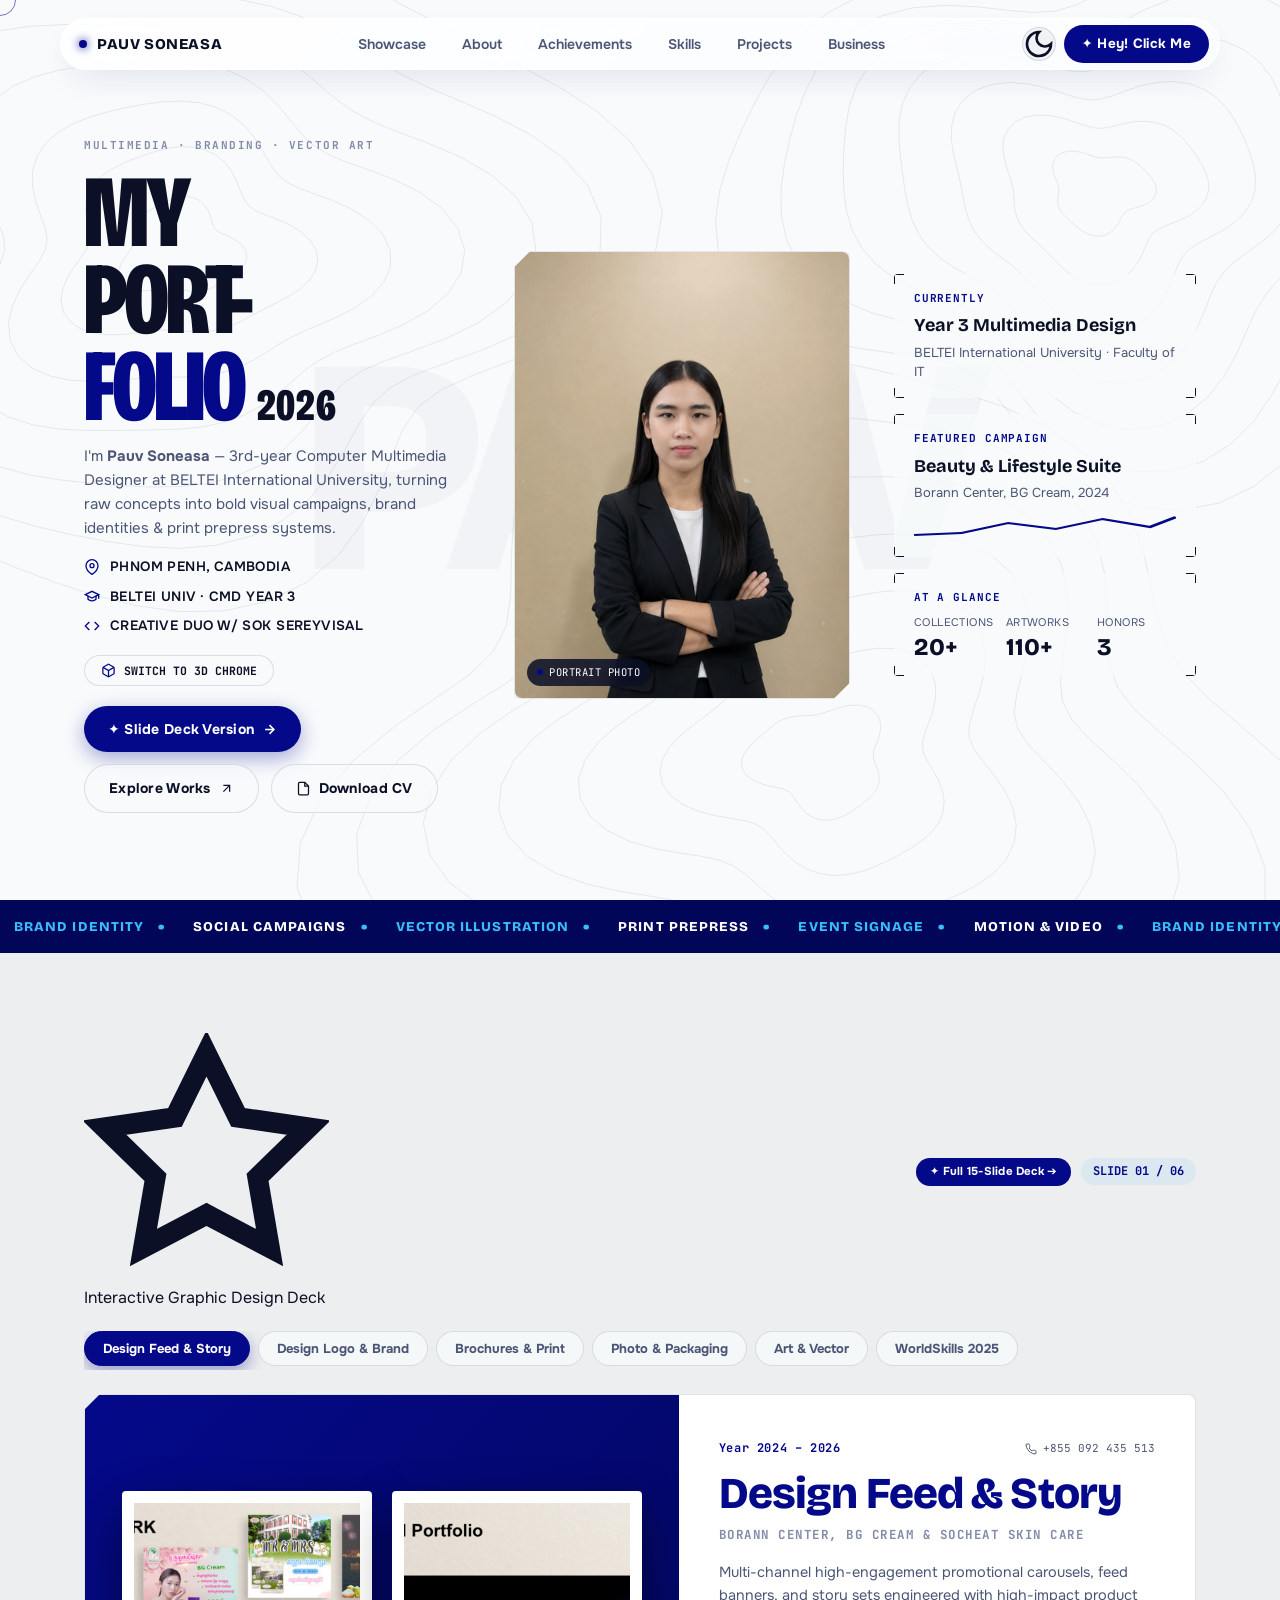
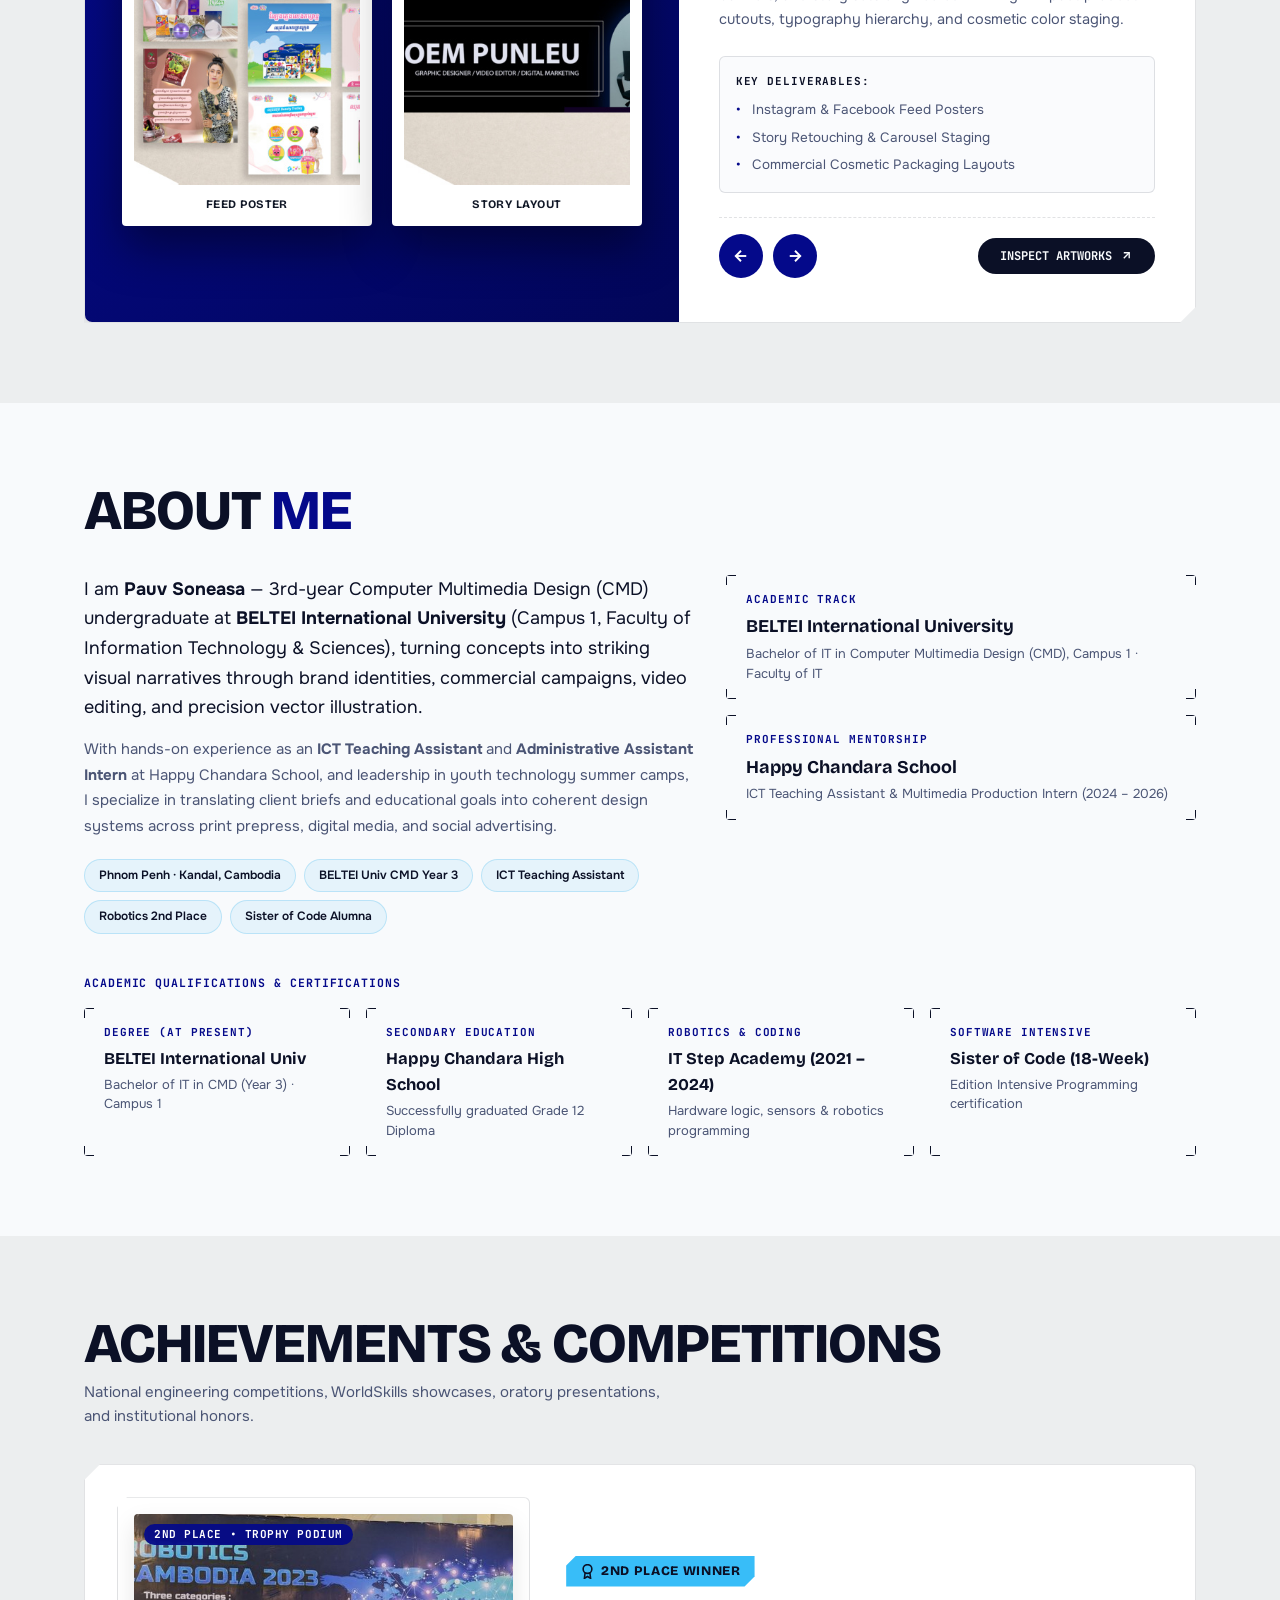
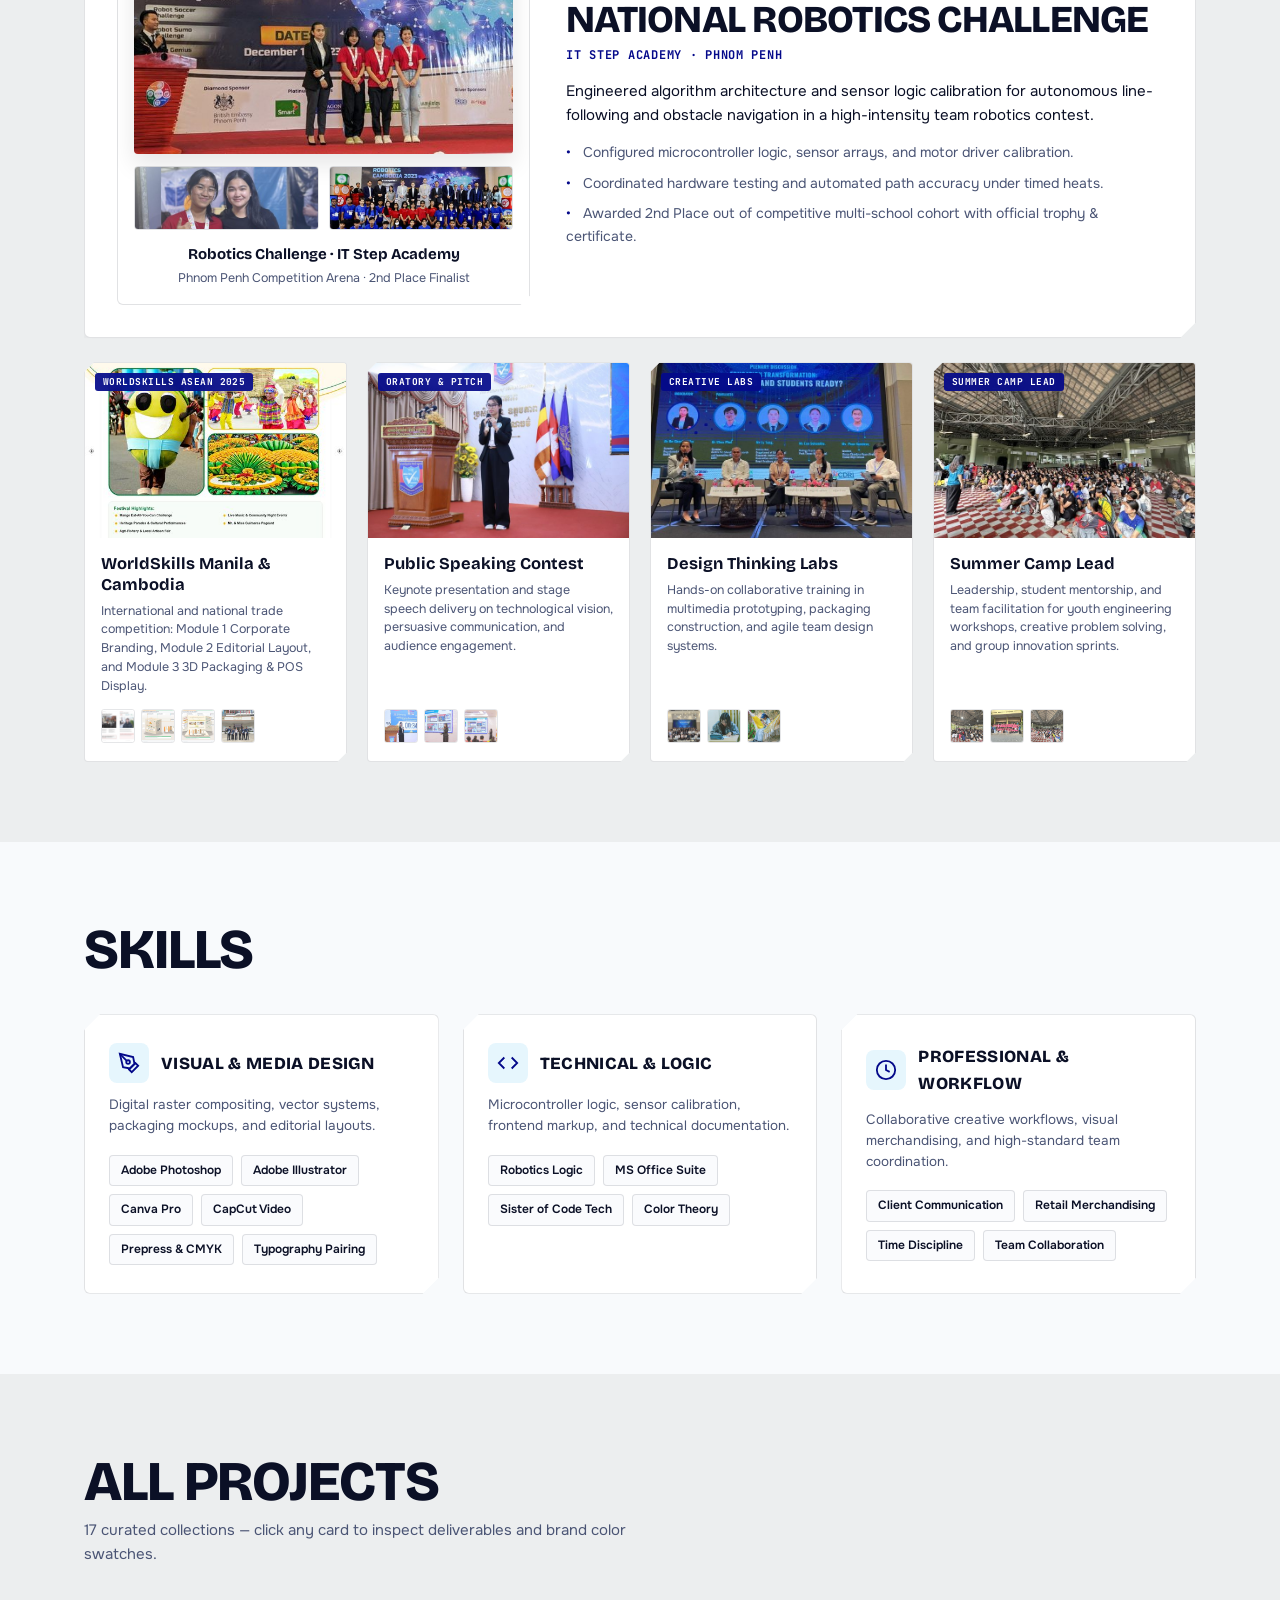
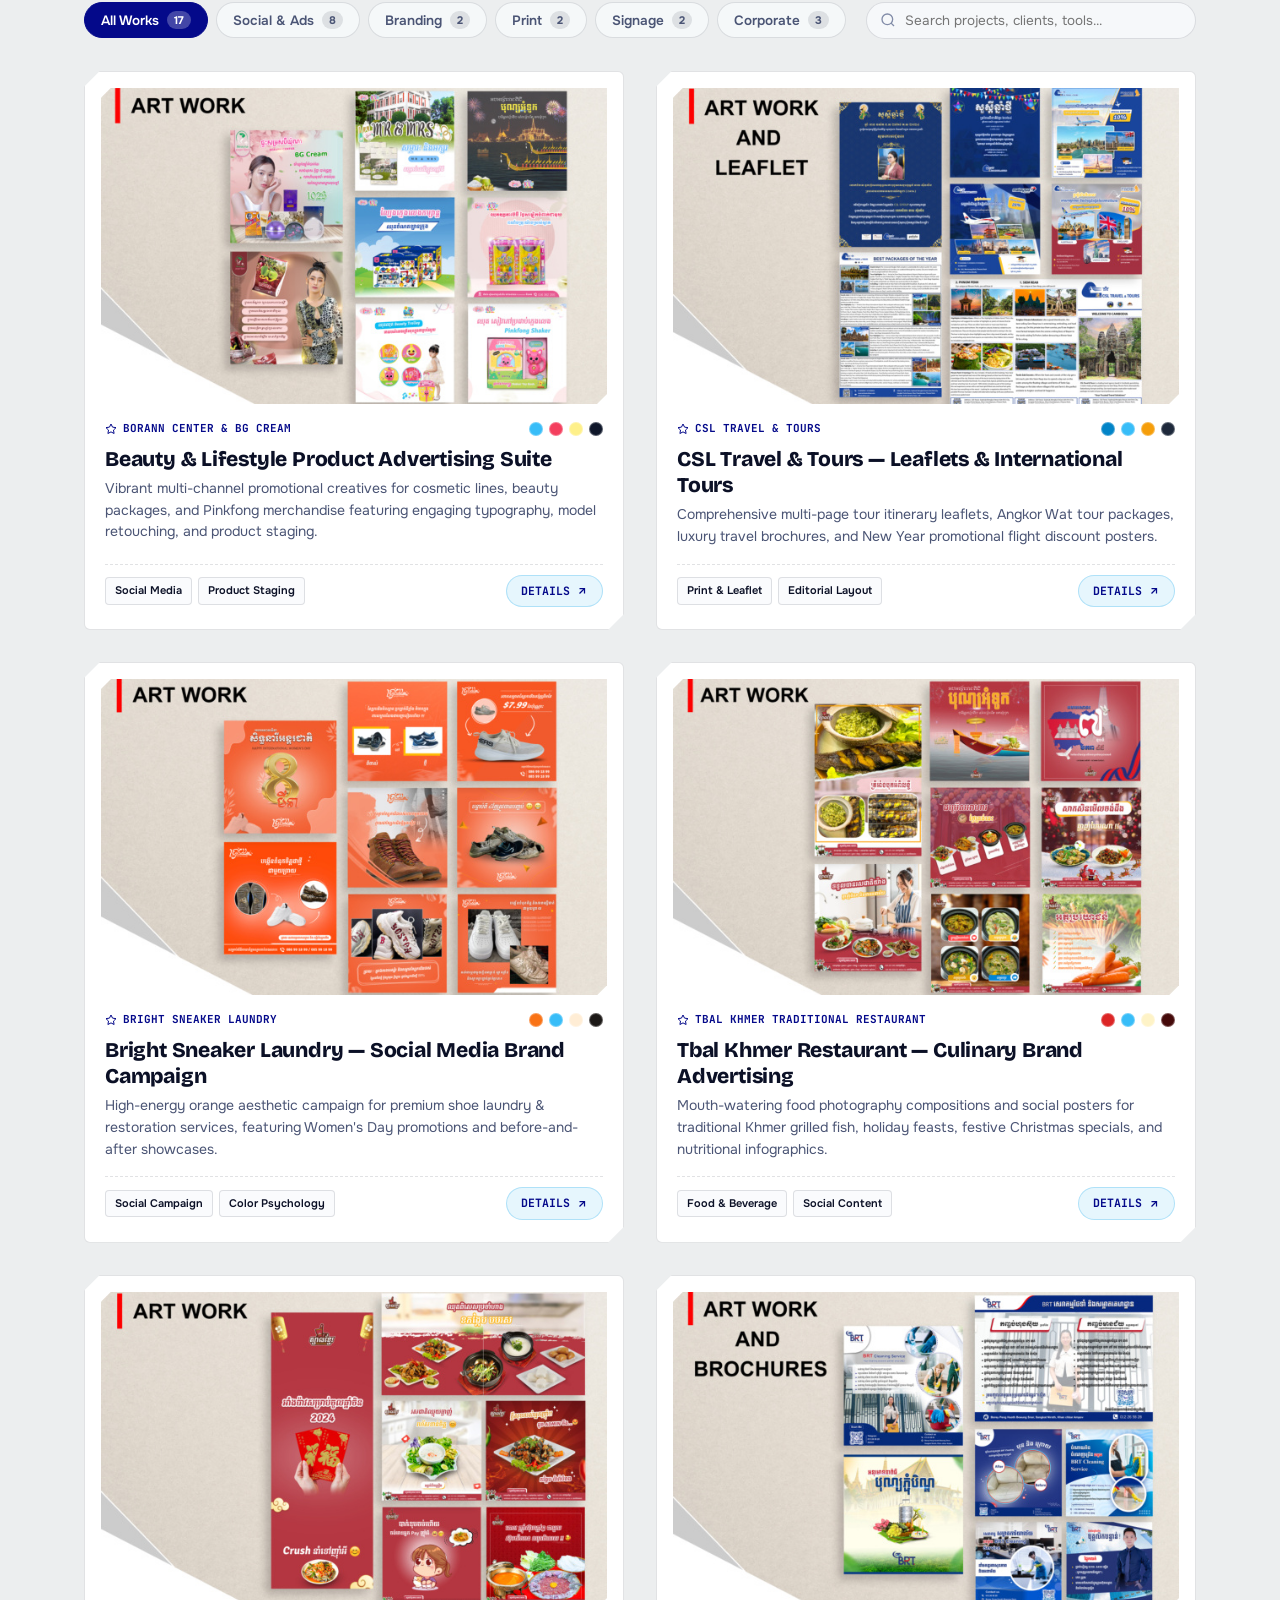
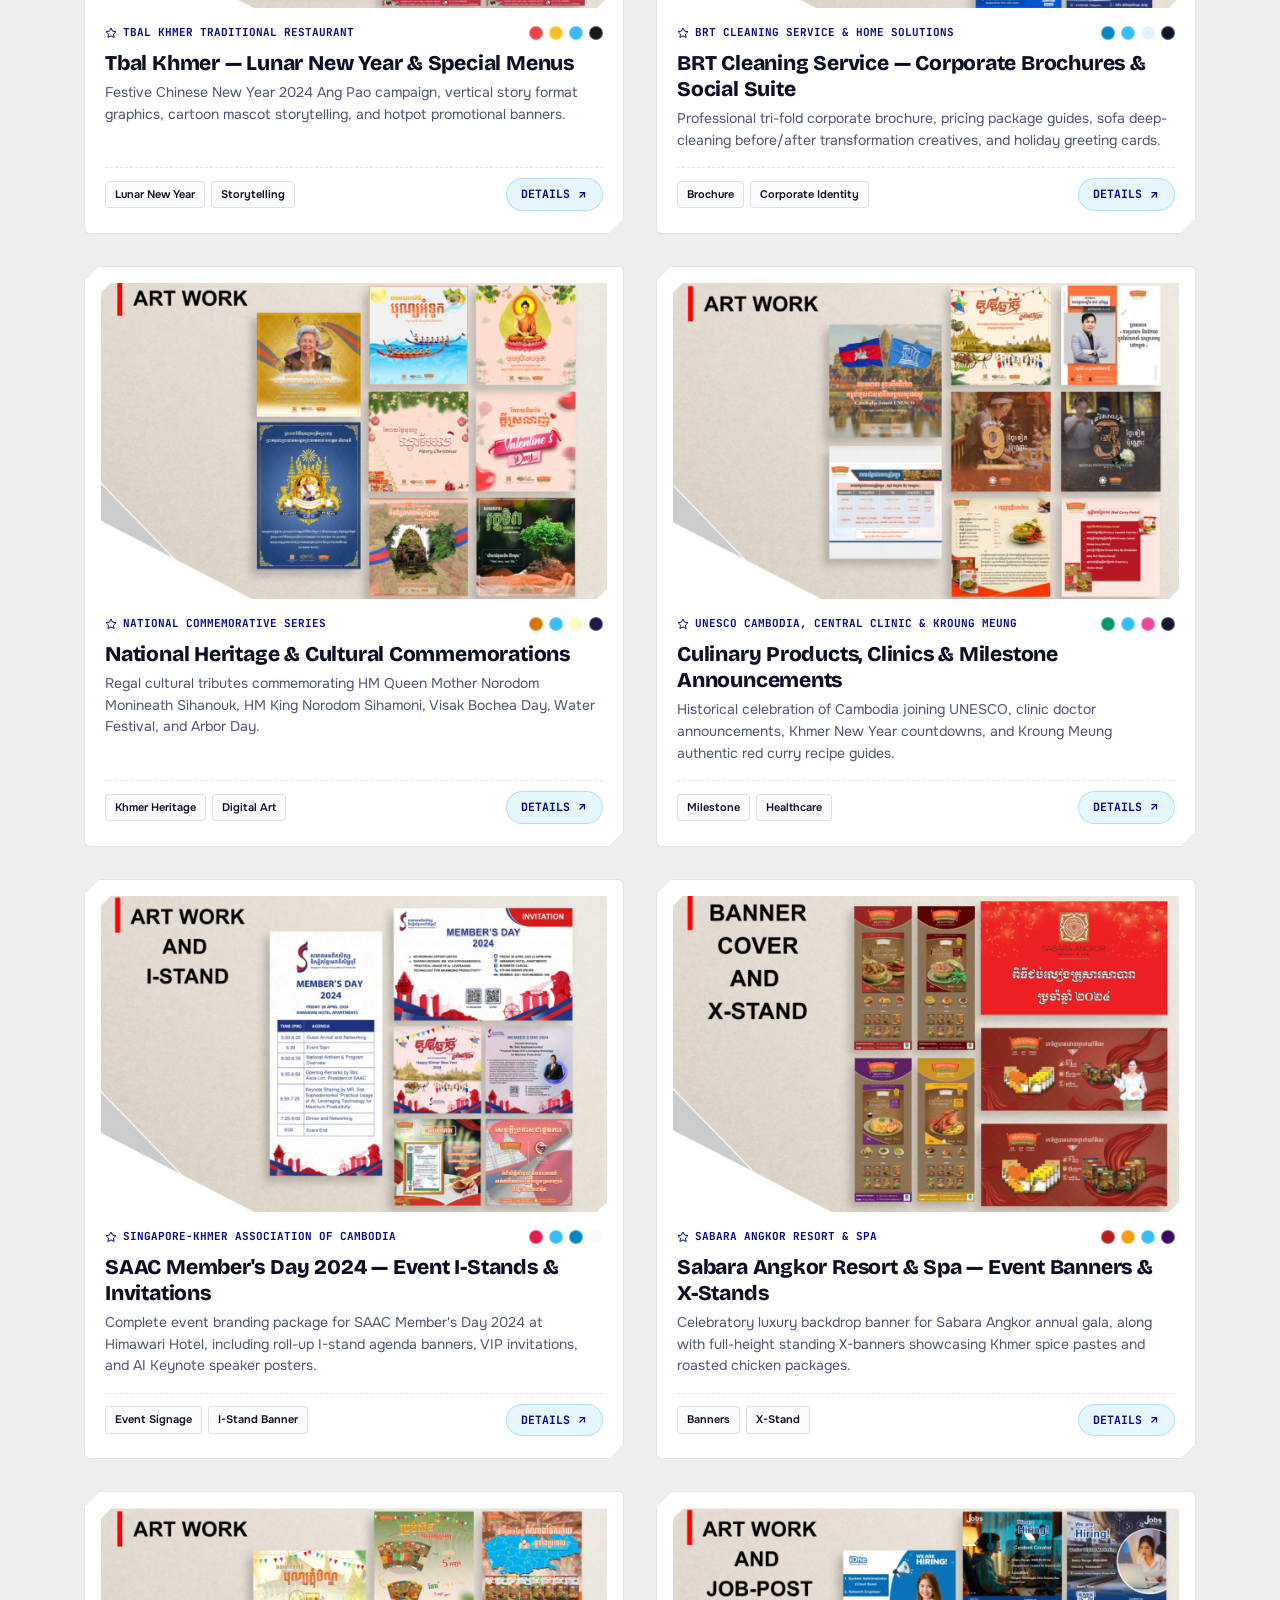
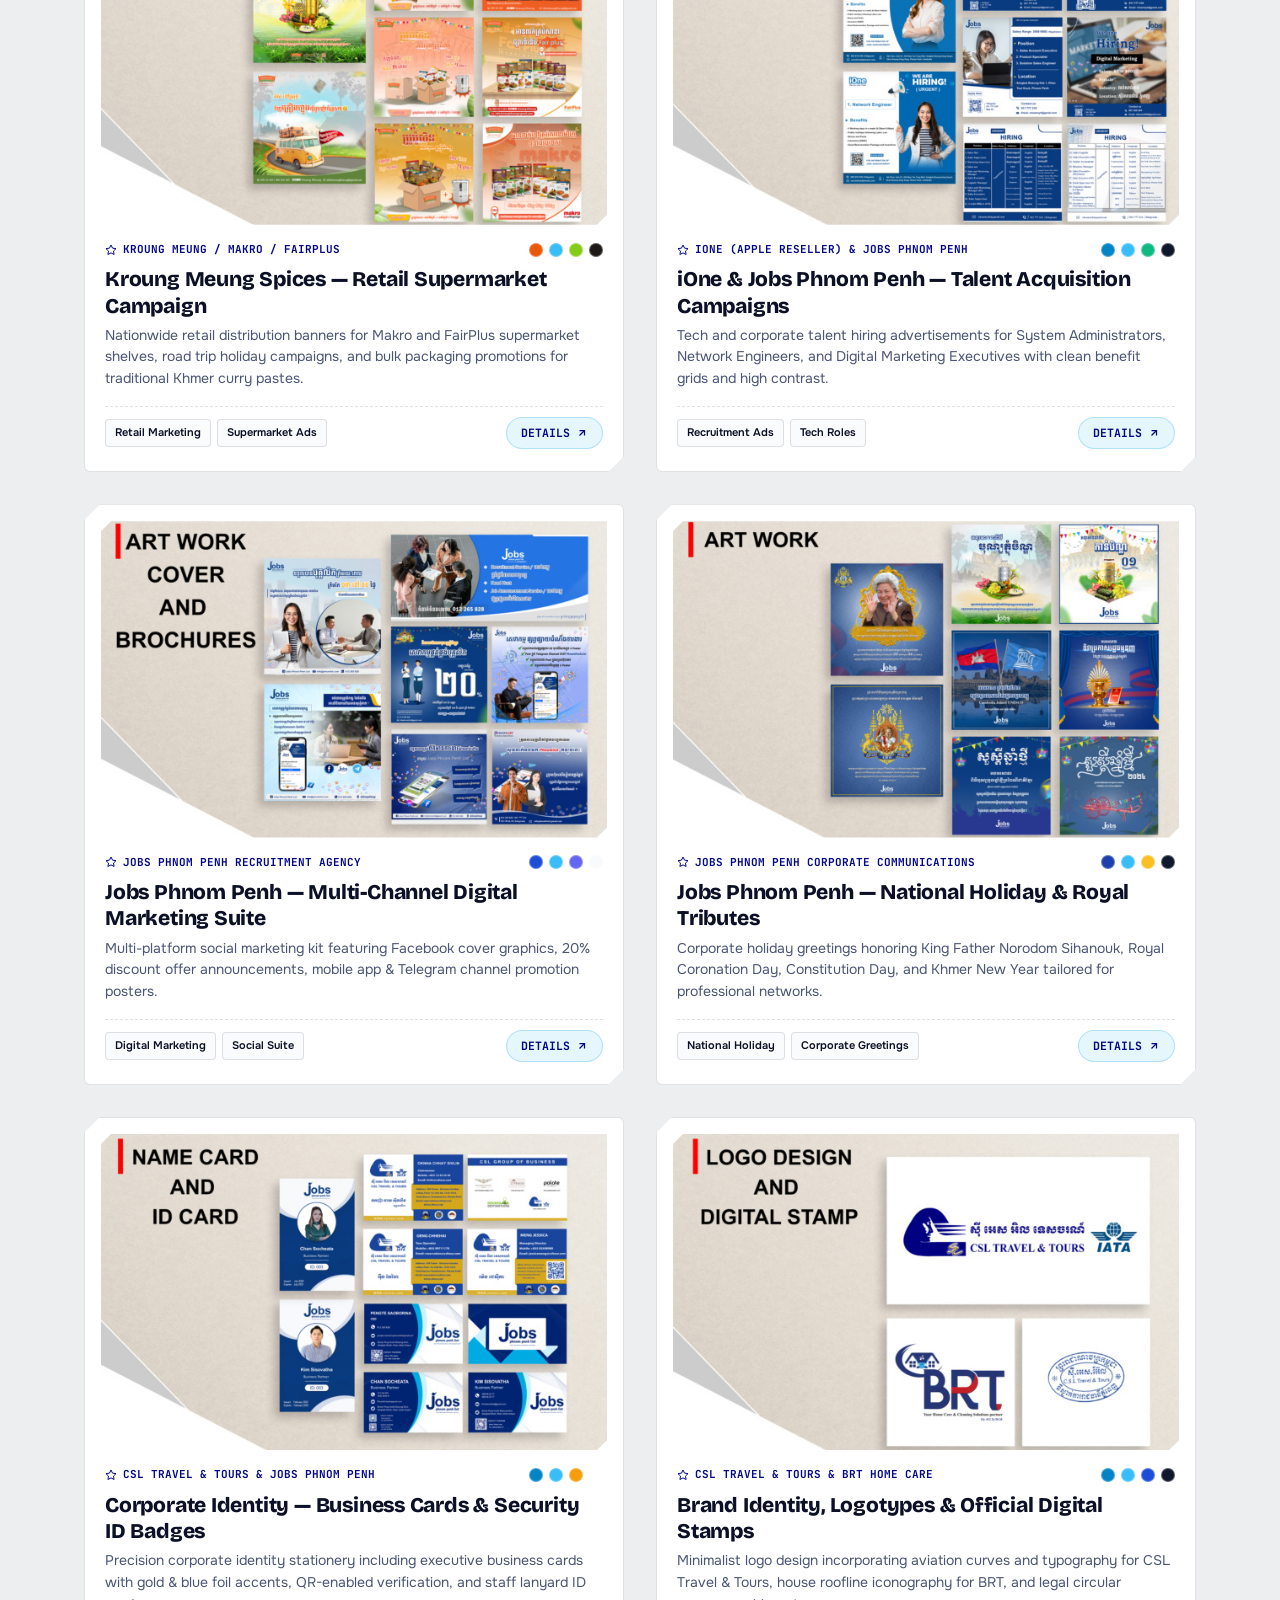
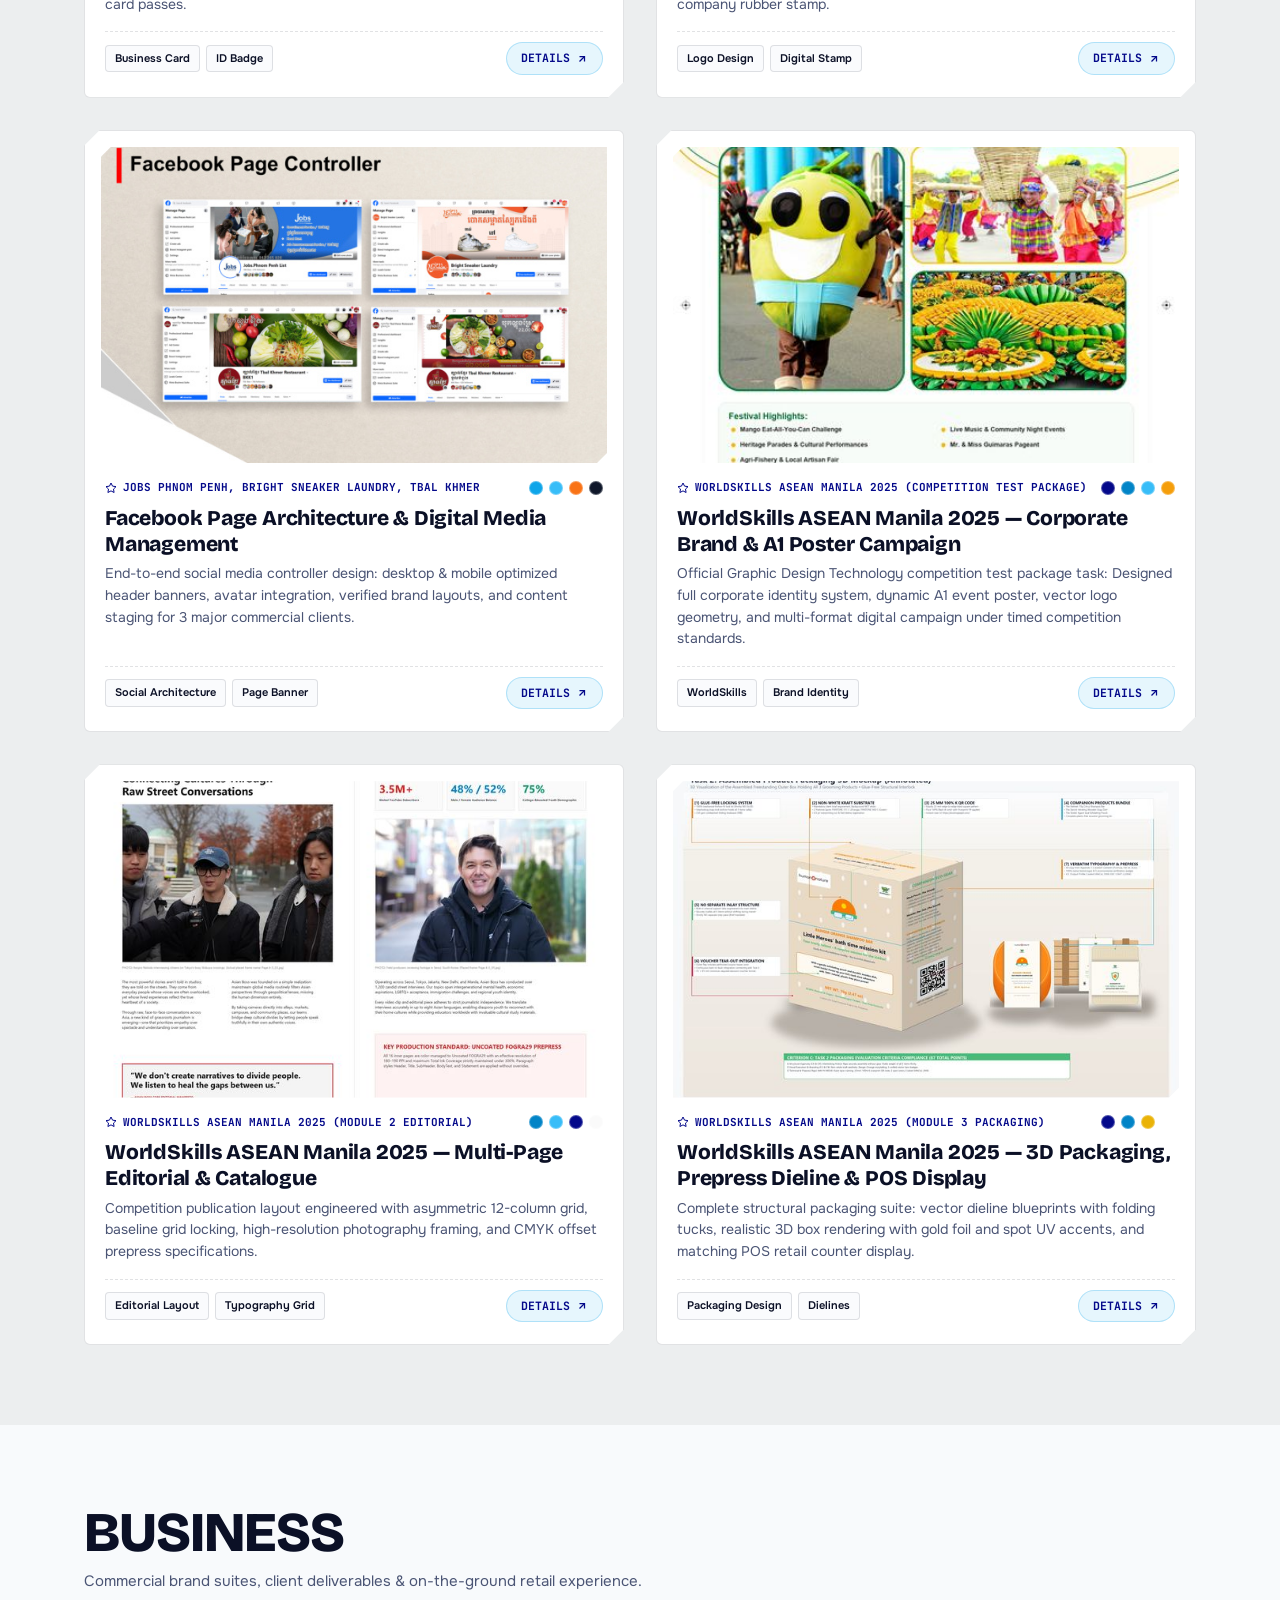
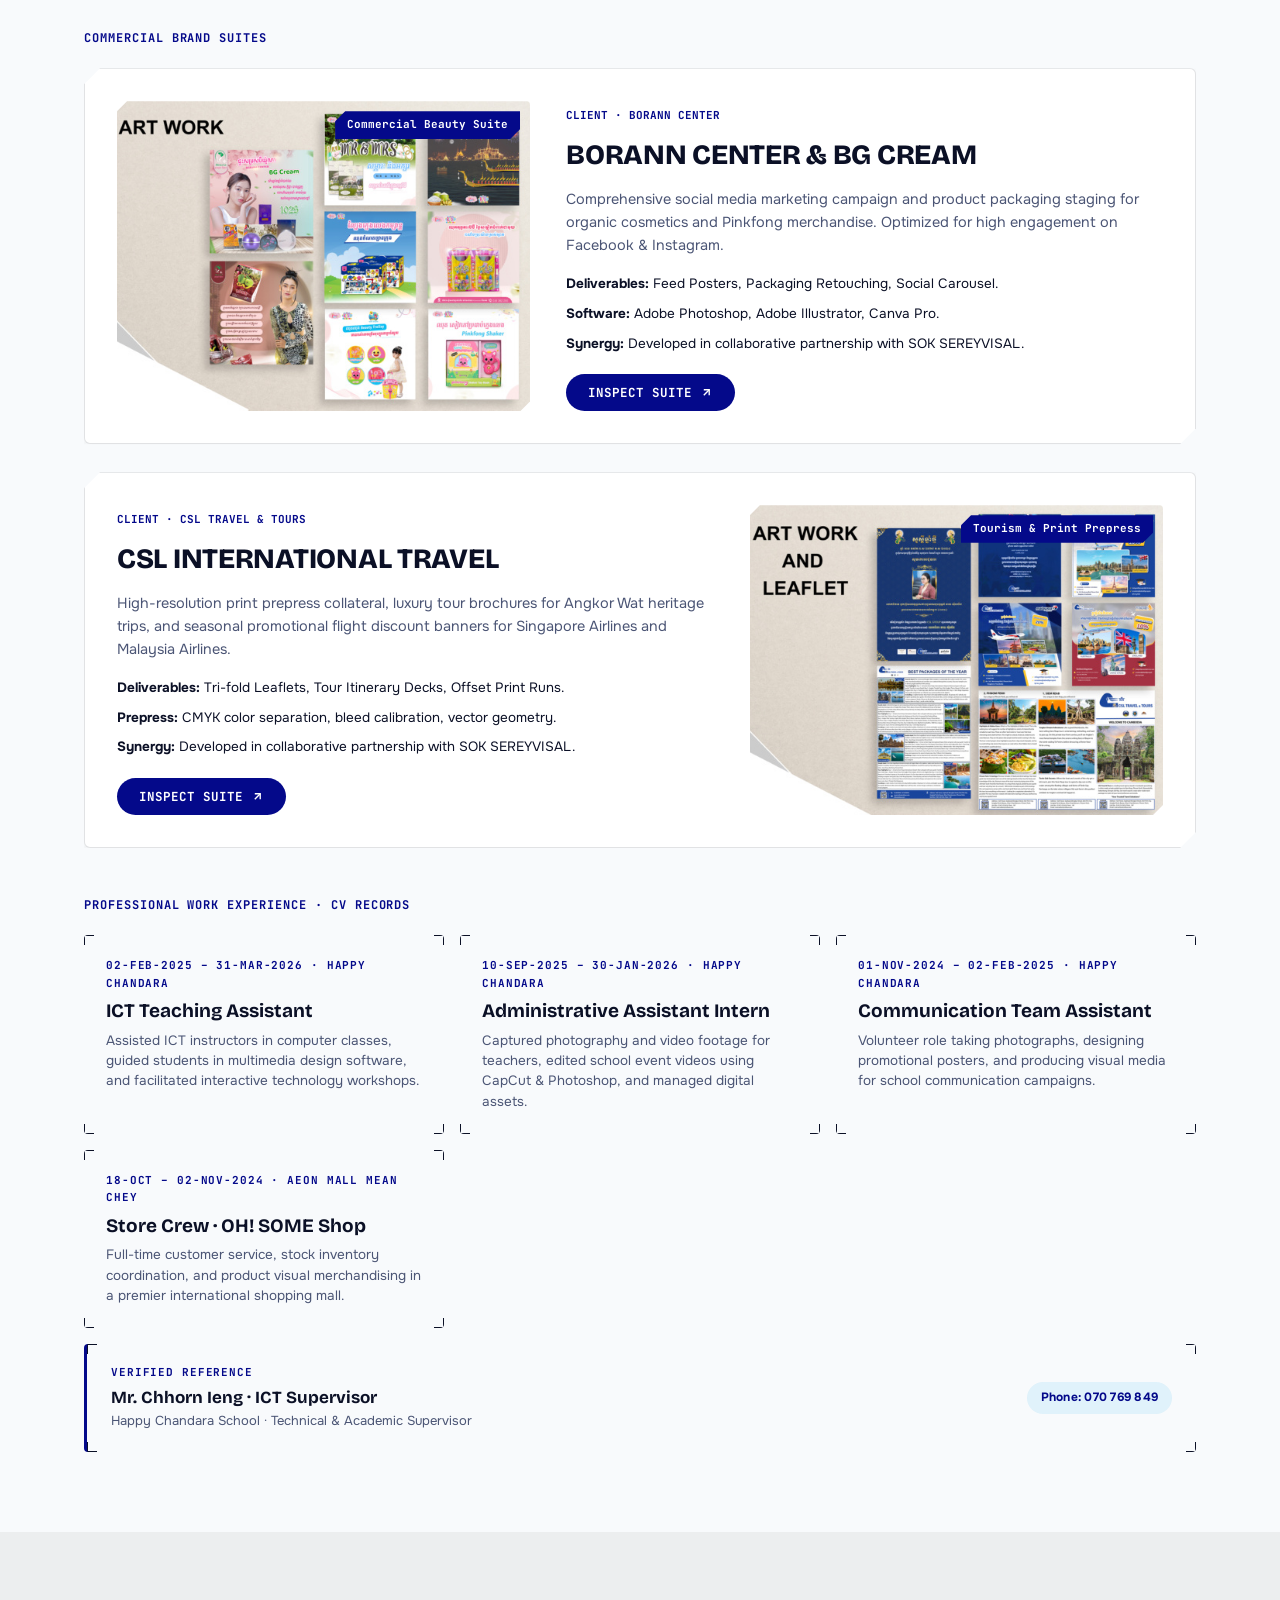
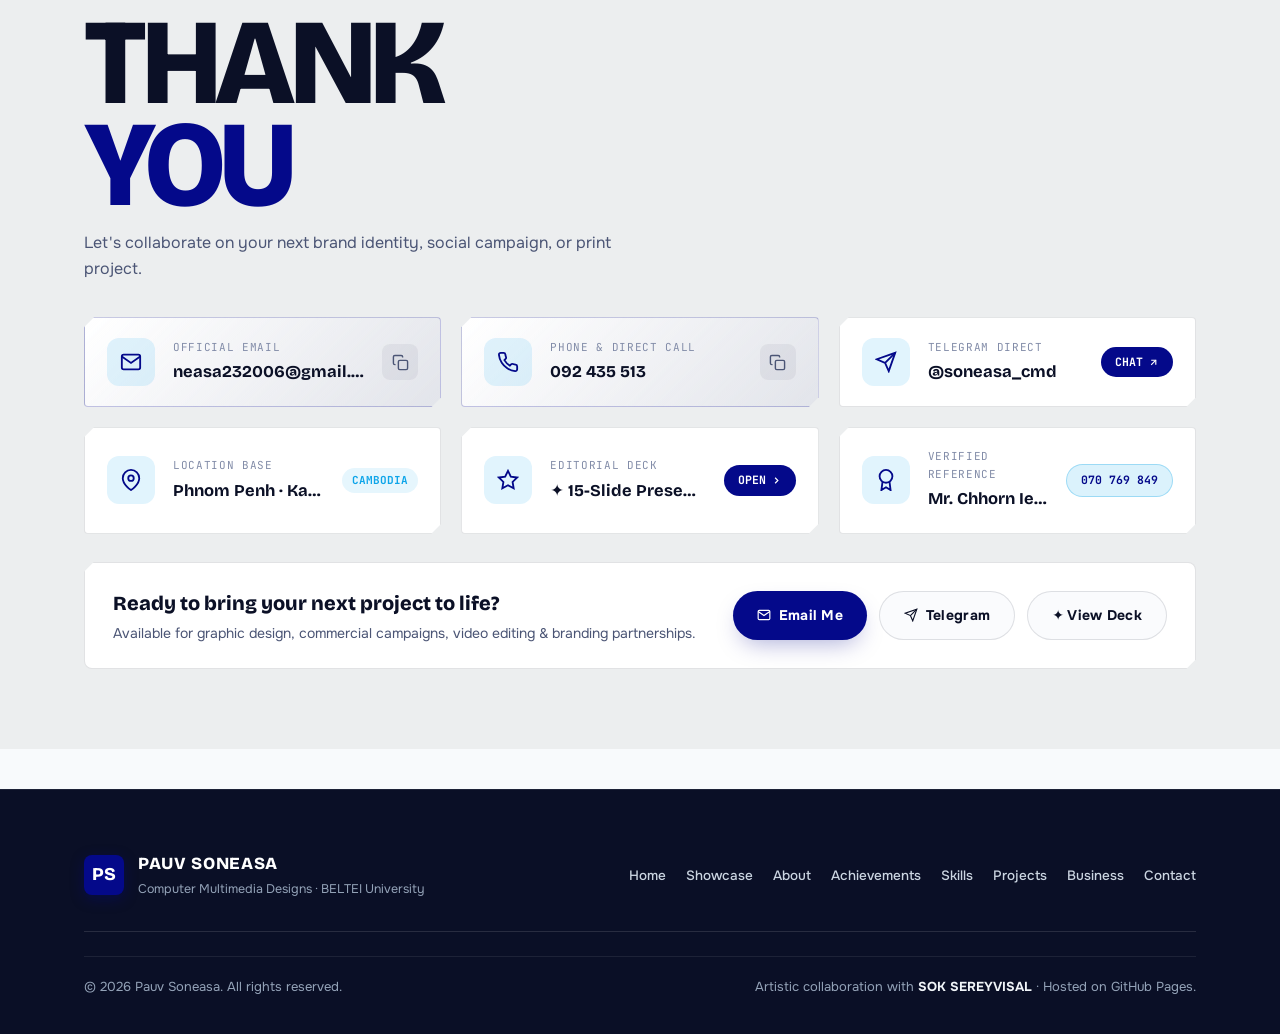
==== commit a2600c72: "feat: integrate WorldSkills Manila 2025 competition suite, device screen boundaries, and refined spa" ====
--- a/index.html
+++ b/index.html
@@ -239,15 +239,15 @@
             <dl class="hud-stats">
               <div>
                 <dt>Collections</dt>
-                <dd data-count="17">17</dd>
+                <dd data-count="20">20+</dd>
               </div>
               <div>
                 <dt>Artworks</dt>
-                <dd data-count="100">100+</dd>
+                <dd data-count="110">110+</dd>
               </div>
               <div>
-                <dt>Awards</dt>
-                <dd data-count="2">2</dd>
+                <dt>Honors</dt>
+                <dd data-count="3">3</dd>
               </div>
             </dl>
           </div>
@@ -301,7 +301,7 @@
             title="Open standalone Ryan Saputra 15-slide presentation deck">
             <span>✦ Full 15-Slide Deck ➔</span>
           </a>
-          <div class="deck-counter-badge" id="deckCounter">SLIDE 01 / 05</div>
+          <div class="deck-counter-badge" id="deckCounter">SLIDE 01 / 06</div>
         </div>
       </div>
 
@@ -312,6 +312,7 @@
         <button class="deck-pill" data-slide="2">Brochures &amp; Print</button>
         <button class="deck-pill" data-slide="3">Photo &amp; Packaging</button>
         <button class="deck-pill" data-slide="4">Art &amp; Vector</button>
+        <button class="deck-pill" data-slide="5">WorldSkills 2025</button>
       </div>
 
       <!-- The Signature Split-Screen Card (Ryan Saputra Style) -->
@@ -537,31 +538,34 @@
       <!-- 4-Column Dynamic Milestone Cards Grid with Real Photography -->
       <div class="competitions-quad-grid">
 
-        <!-- Milestone 1: WorldSkills Cambodia -->
+        <!-- Milestone 1: WorldSkills ASEAN Manila 2025 & Cambodia -->
         <div class="competition-card">
           <div class="comp-card-media"
-            onclick="openCompetitionLightbox('./assets/images/competitions/web/worldskill_cambodia_img_7830.jpg', 'WorldSkills Cambodia — Graphic Design Technology', 'National skills championship stage testing real-time branding, vector identity drafting, digital print prepress, and editorial advertising.', 'NATIONAL COMPETITION', '2024', 'WorldSkills Cambodia & Ministry of Labour')">
-            <img src="./assets/images/competitions/thumbs/worldskill_cambodia_img_7830.jpg"
-              alt="WorldSkills Cambodia Stage">
-            <span class="comp-card-tag">NATIONAL STAGE</span>
+            onclick="openCompetitionLightbox('./assets/images/worldskills/web/wsa_m1_poster_a1.jpg', 'WorldSkills ASEAN Manila 2025 — Corporate A1 Poster Campaign', 'Official Graphic Design Technology competition test package task: Corporate brand identity, vector logo mark, and dynamic A1 promotional poster created under strict timed trade competition standards.', 'WORLDSKILLS ASEAN MANILA 2025', '2025 - 2026', 'WorldSkills ASEAN & TESDA')">
+            <img src="./assets/images/worldskills/thumbs/wsa_m1_poster_a1.jpg"
+              alt="WorldSkills ASEAN Manila 2025 A1 Poster">
+            <span class="comp-card-tag">WORLDSKILLS ASEAN 2025</span>
           </div>
           <div class="comp-card-body">
-            <h4 class="comp-card-title">WorldSkills Cambodia</h4>
-            <p class="comp-card-desc">National skills excellence championship testing real-time branding, vector
-              identity drafting, and precision print prepress.</p>
+            <h4 class="comp-card-title">WorldSkills Manila &amp; Cambodia</h4>
+            <p class="comp-card-desc">International and national trade competition: Module 1 Corporate Branding, Module 2 Editorial Layout, and Module 3 3D Packaging &amp; POS Display.</p>
             <div class="comp-card-gallery-strip">
               <div class="comp-gallery-dot"
-                onclick="openCompetitionLightbox('./assets/images/competitions/web/worldskill_cambodia_img_7449.jpg', 'WorldSkills Cambodia Arena', 'National competition arena hall during live competitive design heats.', 'WORLDSKILLS', '2024', 'Ministry of Labour')">
-                <img src="./assets/images/competitions/thumbs/worldskill_cambodia_img_7449.jpg" alt="Arena Hall">
-              </div>
-              <div class="comp-gallery-dot"
-                onclick="openCompetitionLightbox('./assets/images/competitions/web/worldskill_cambodia_img_7481.jpg', 'WorldSkills Ceremony', 'National ceremony certificate and medal presentation moment.', 'WORLDSKILLS', '2024', 'Ministry of Labour')">
-                <img src="./assets/images/competitions/thumbs/worldskill_cambodia_img_7481.jpg"
-                  alt="Certificate Presentation">
-              </div>
-              <div class="comp-gallery-dot"
-                onclick="openCompetitionLightbox('./assets/images/competitions/web/worldskill_cambodia_img_7480.jpg', 'WorldSkills Stage Heat', 'Live technical skills challenge execution.', 'WORLDSKILLS', '2024', 'Ministry of Labour')">
-                <img src="./assets/images/competitions/thumbs/worldskill_cambodia_img_7480.jpg" alt="Competition Stage">
+                onclick="openCompetitionLightbox('./assets/images/worldskills/web/wsa_m2_editorial_spread.jpg', 'WorldSkills ASEAN Manila 2025 — Editorial Spread', 'Module 2 Editorial Publication layout with asymmetric 12-column grid and CMYK prepress calibration.', 'WORLDSKILLS EDITORIAL', '2025', 'WorldSkills ASEAN')">
+                <img src="./assets/images/worldskills/thumbs/wsa_m2_editorial_spread.jpg" alt="Editorial Spread">
+              </div>
+              <div class="comp-gallery-dot"
+                onclick="openCompetitionLightbox('./assets/images/worldskills/web/wsa_m3_box_mockup.jpg', 'WorldSkills ASEAN Manila 2025 — 3D Packaging Box', 'Module 3 Packaging: 3D folding carton structural prototype with gold foil accents and dieline schematics.', 'WORLDSKILLS PACKAGING', '2025', 'WorldSkills ASEAN')">
+                <img src="./assets/images/worldskills/thumbs/wsa_m3_box_mockup.jpg"
+                  alt="3D Packaging Box">
+              </div>
+              <div class="comp-gallery-dot"
+                onclick="openCompetitionLightbox('./assets/images/worldskills/web/wsa_m3_pos_display.jpg', 'WorldSkills ASEAN Manila 2025 — Retail POS Display', 'Point of Sale retail counter display unit engineered with custom structural slots.', 'WORLDSKILLS POS DISPLAY', '2025', 'WorldSkills ASEAN')">
+                <img src="./assets/images/worldskills/thumbs/wsa_m3_pos_display.jpg" alt="POS Counter Display">
+              </div>
+              <div class="comp-gallery-dot"
+                onclick="openCompetitionLightbox('./assets/images/competitions/web/worldskill_cambodia_img_7830.jpg', 'WorldSkills Cambodia National Stage', 'National skills championship arena heat and stage inspection.', 'WORLDSKILLS CAMBODIA', '2024', 'Ministry of Labour')">
+                <img src="./assets/images/competitions/thumbs/worldskill_cambodia_img_7830.jpg" alt="WorldSkills Cambodia Finalist">
               </div>
             </div>
           </div>
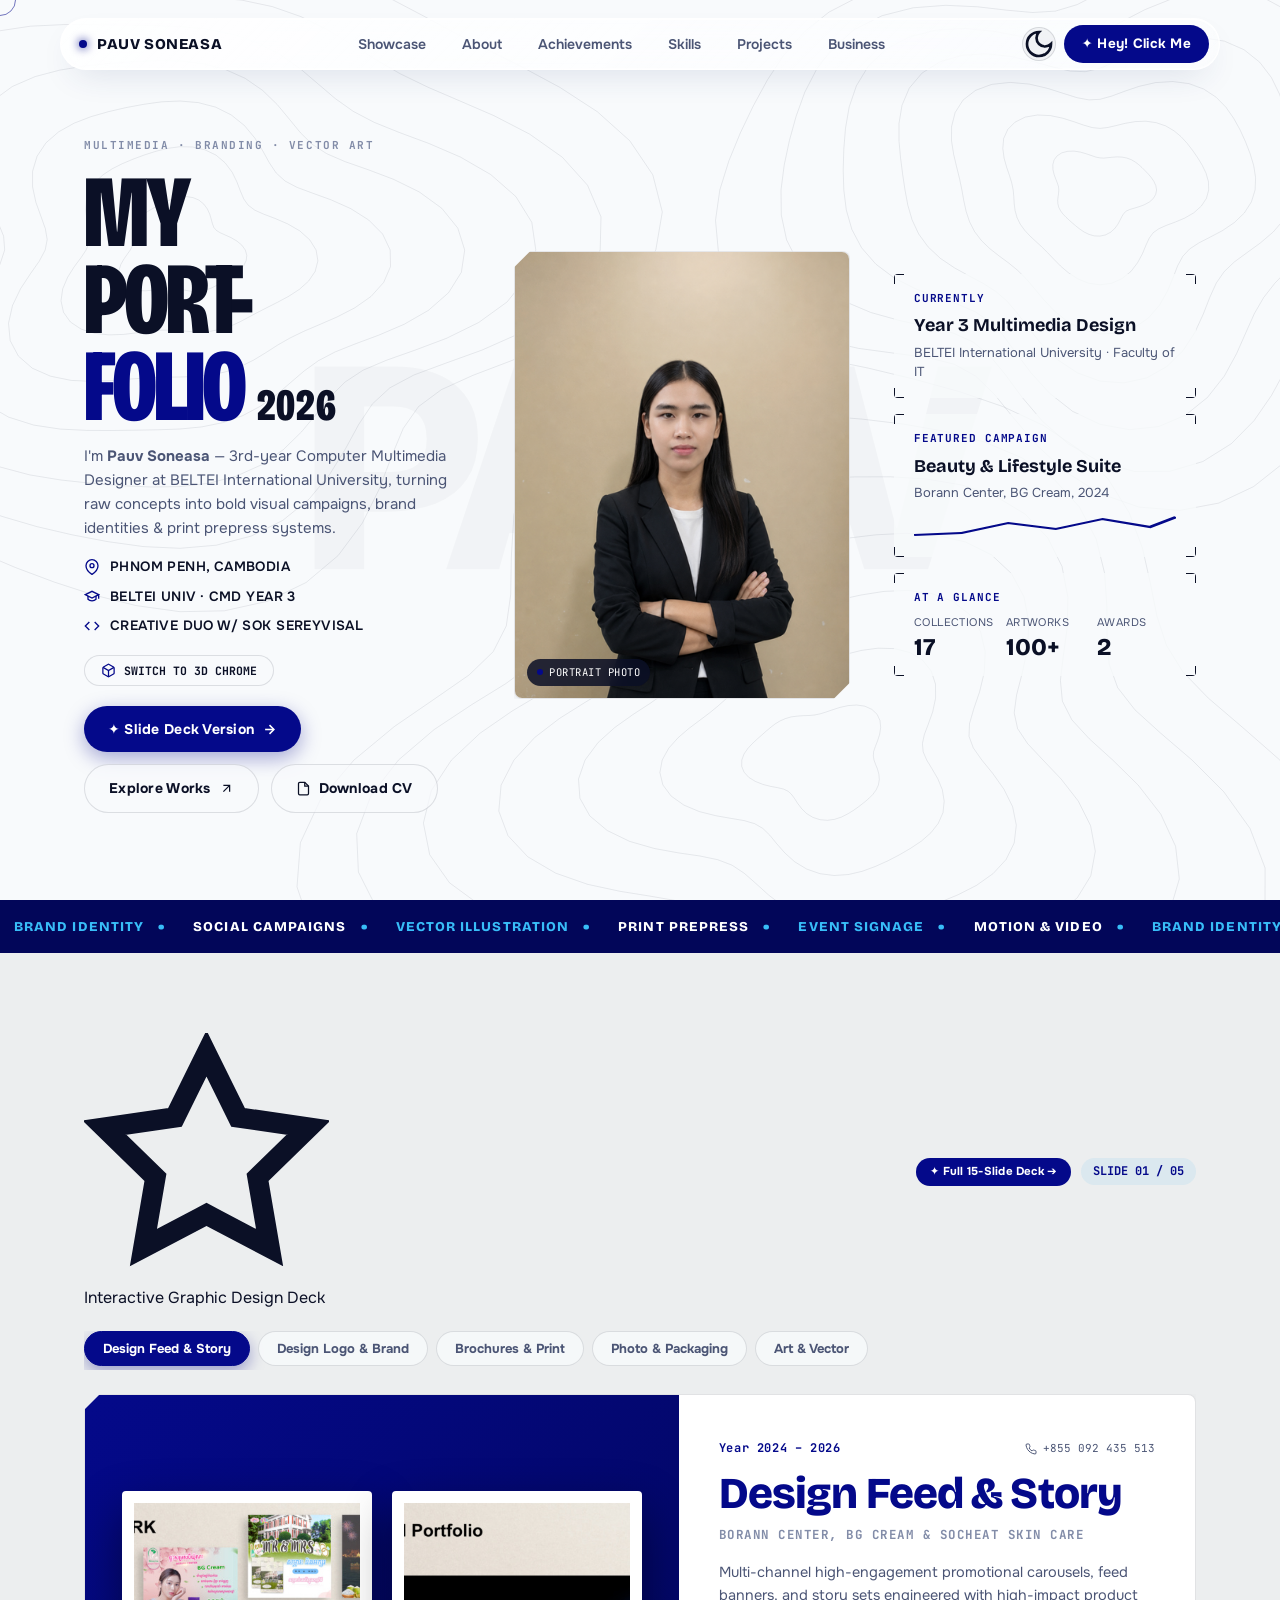
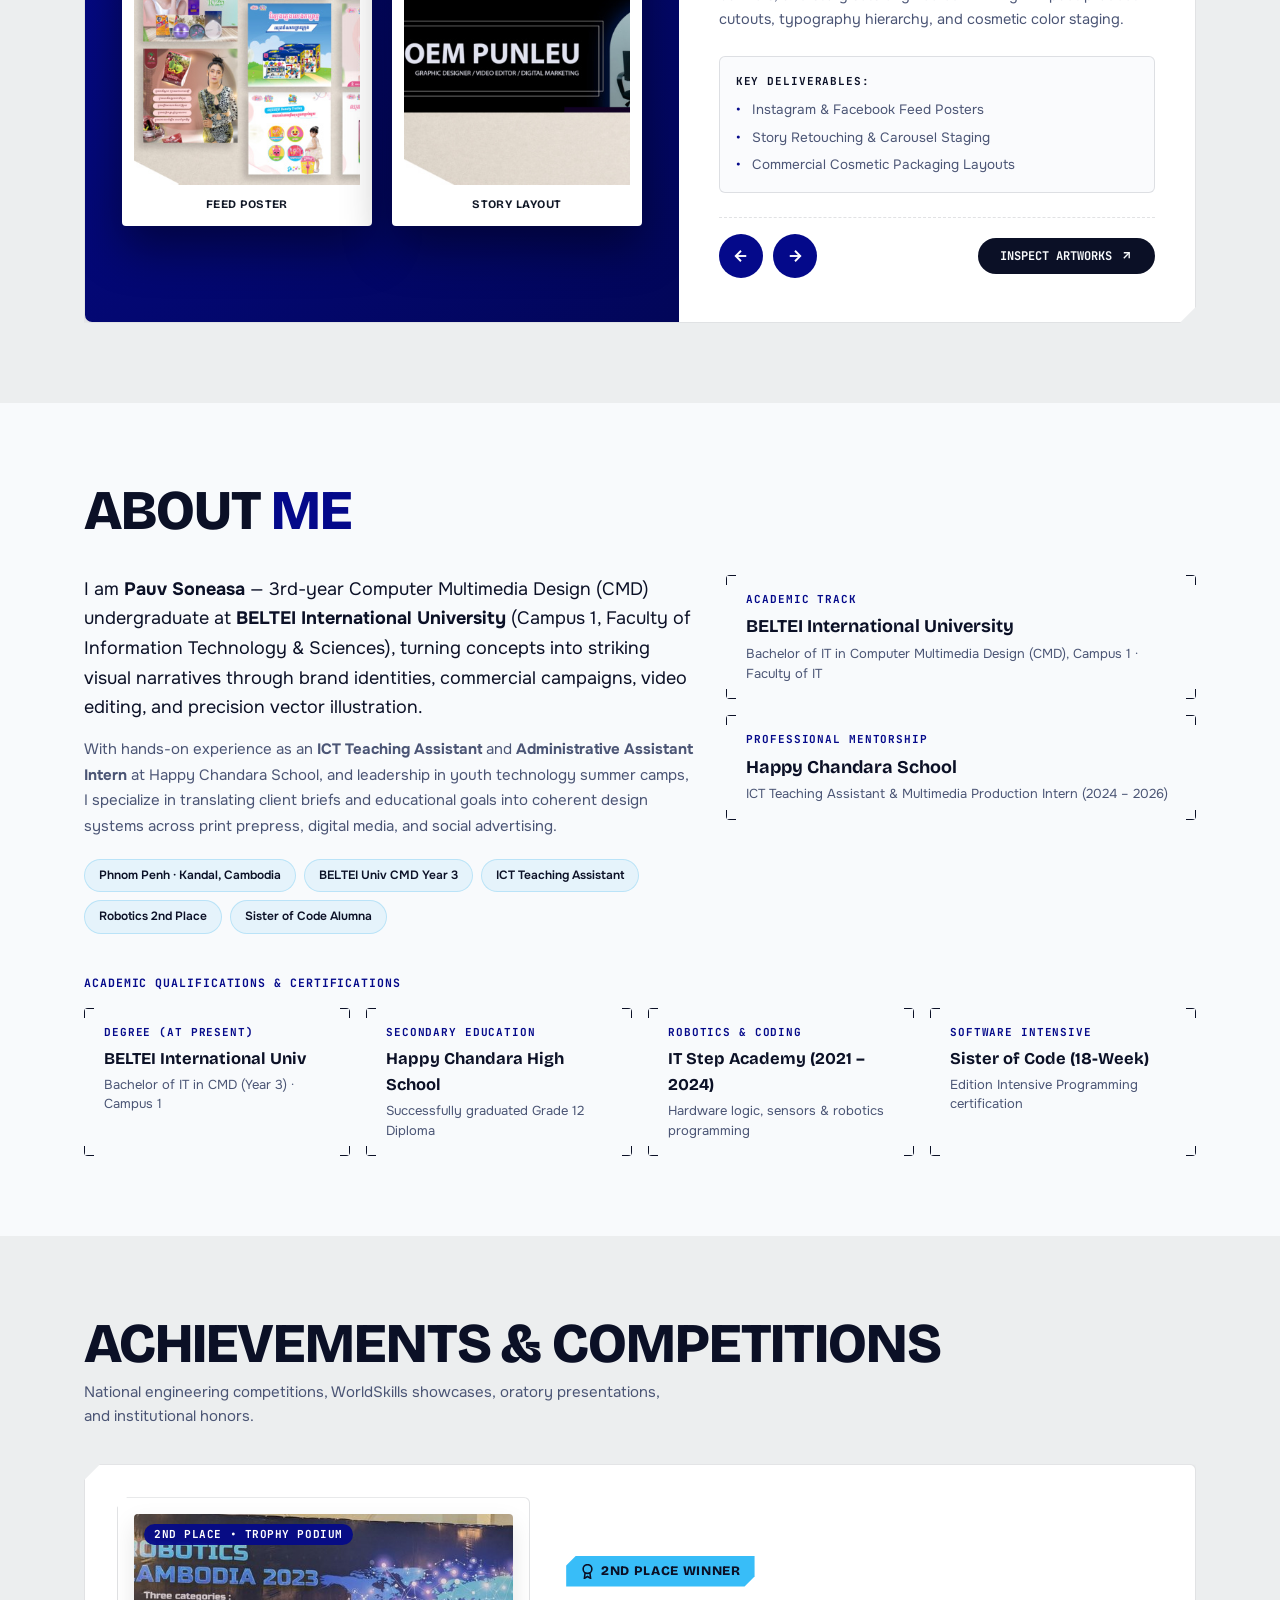
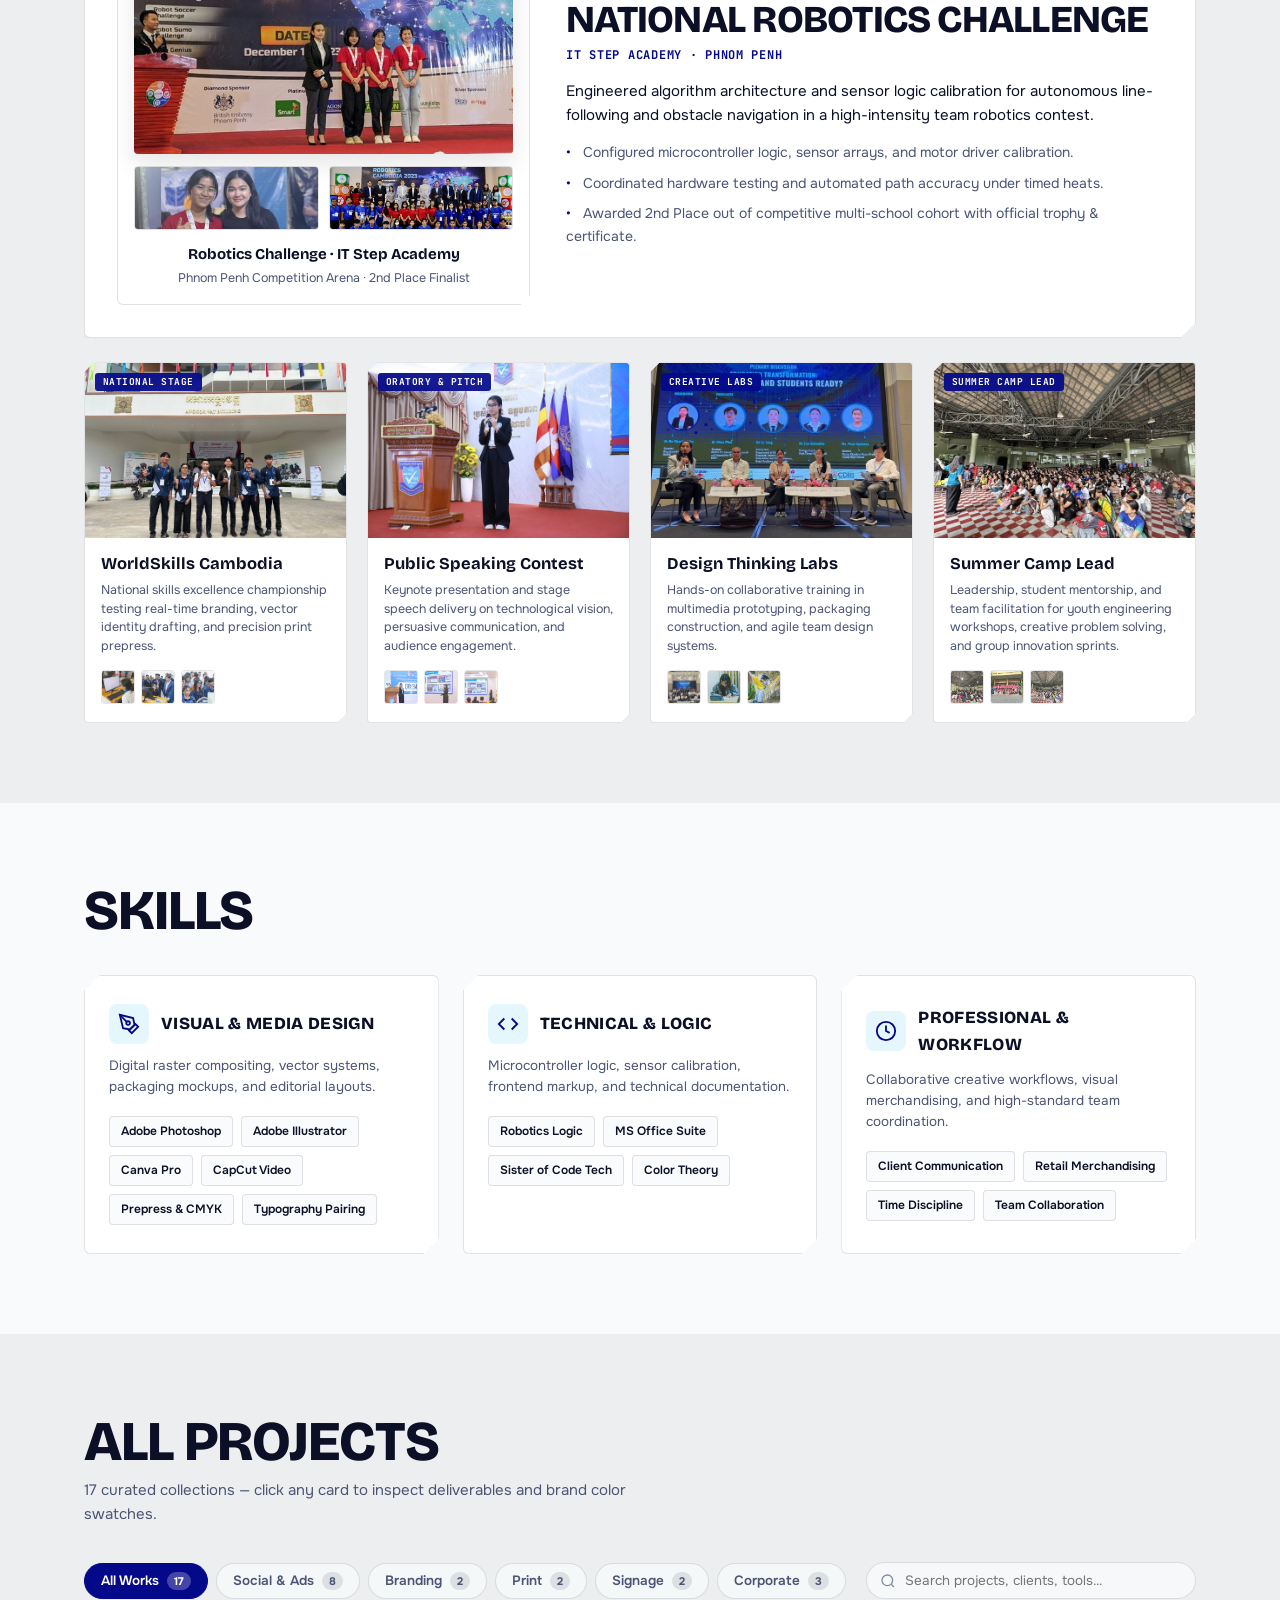
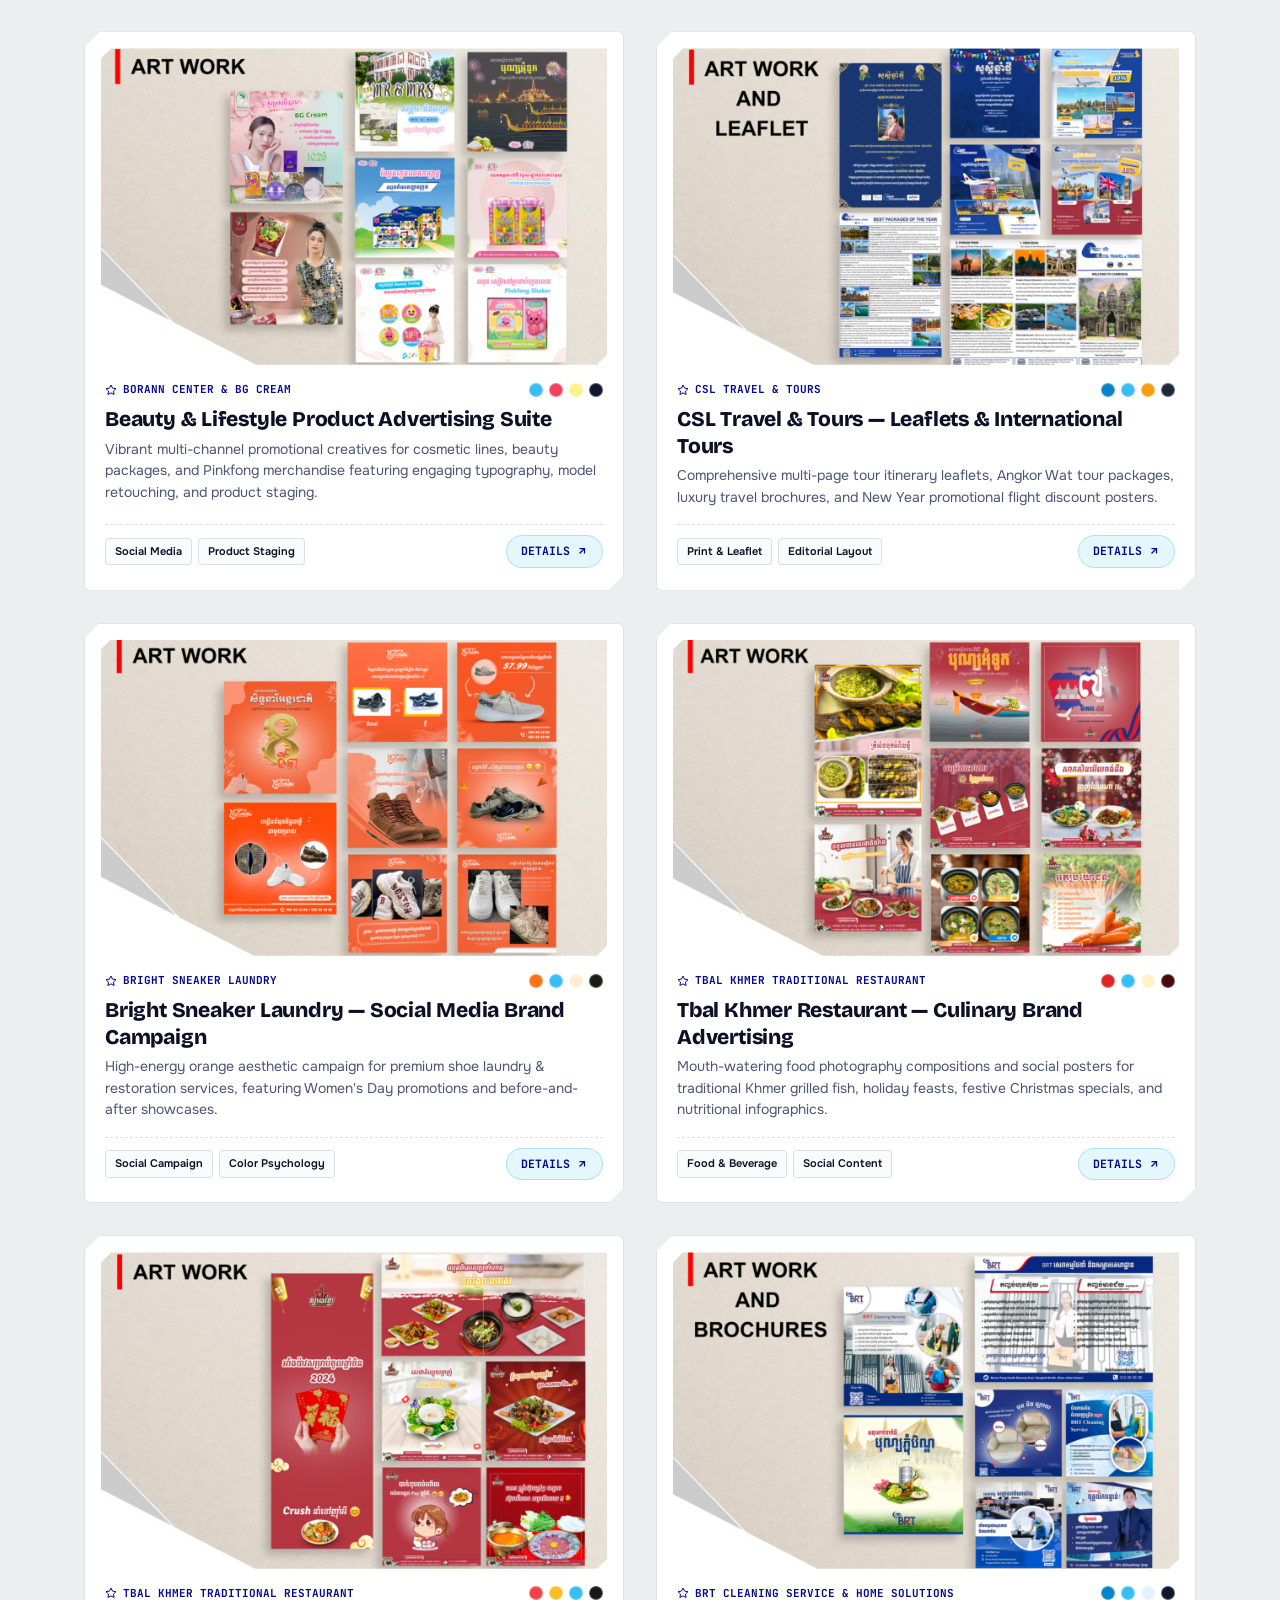
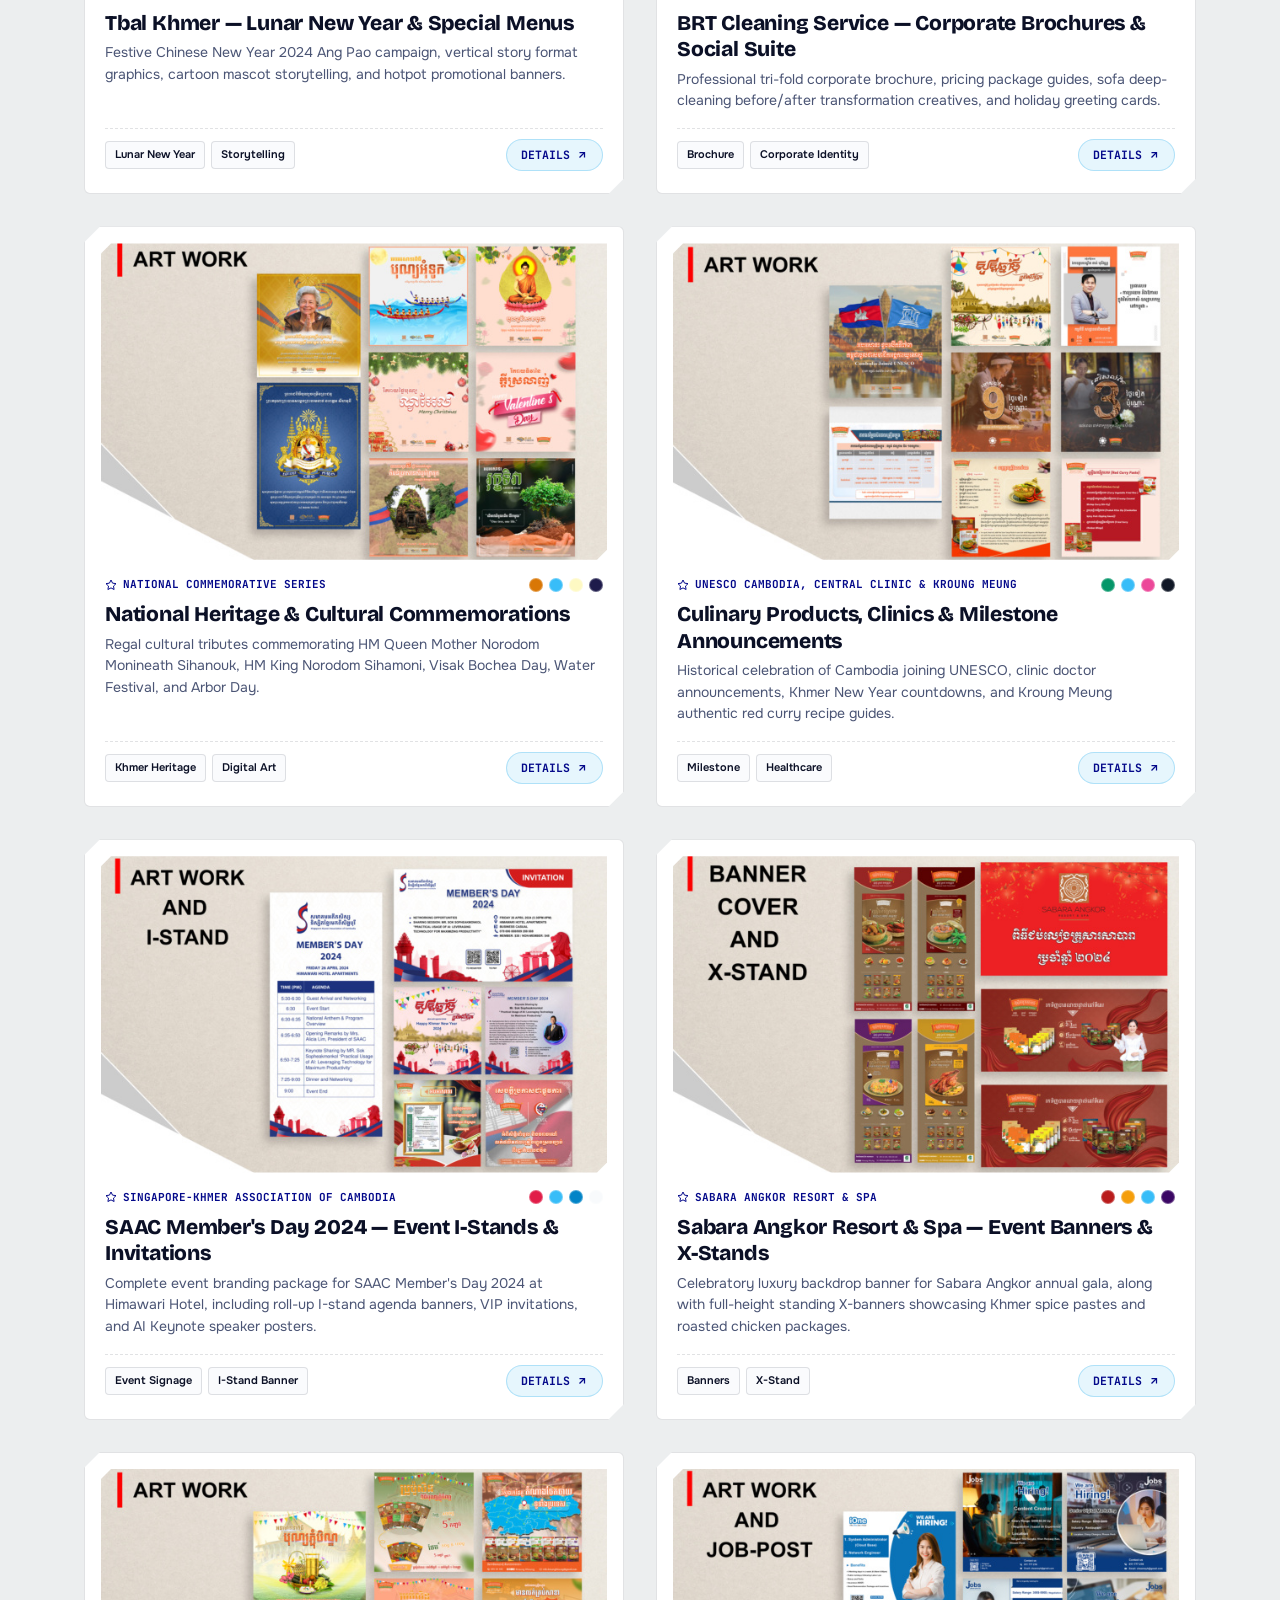
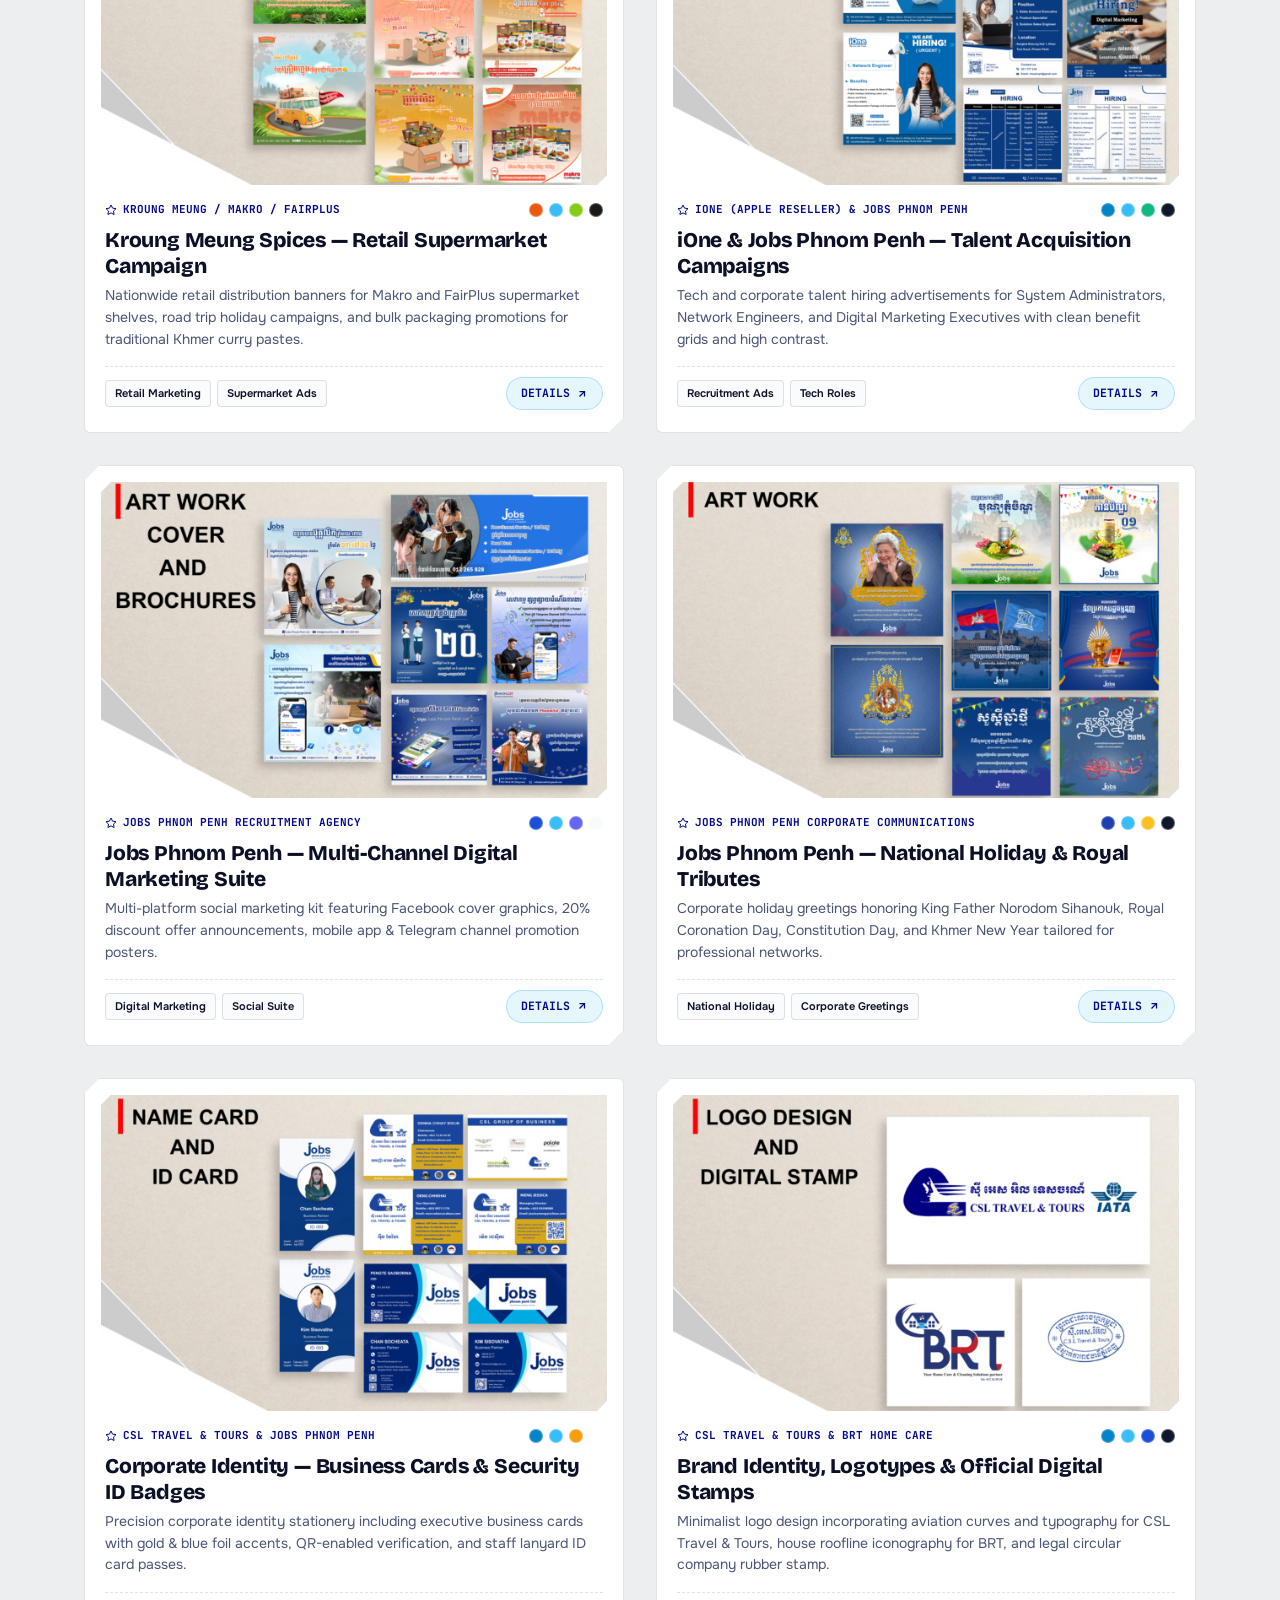
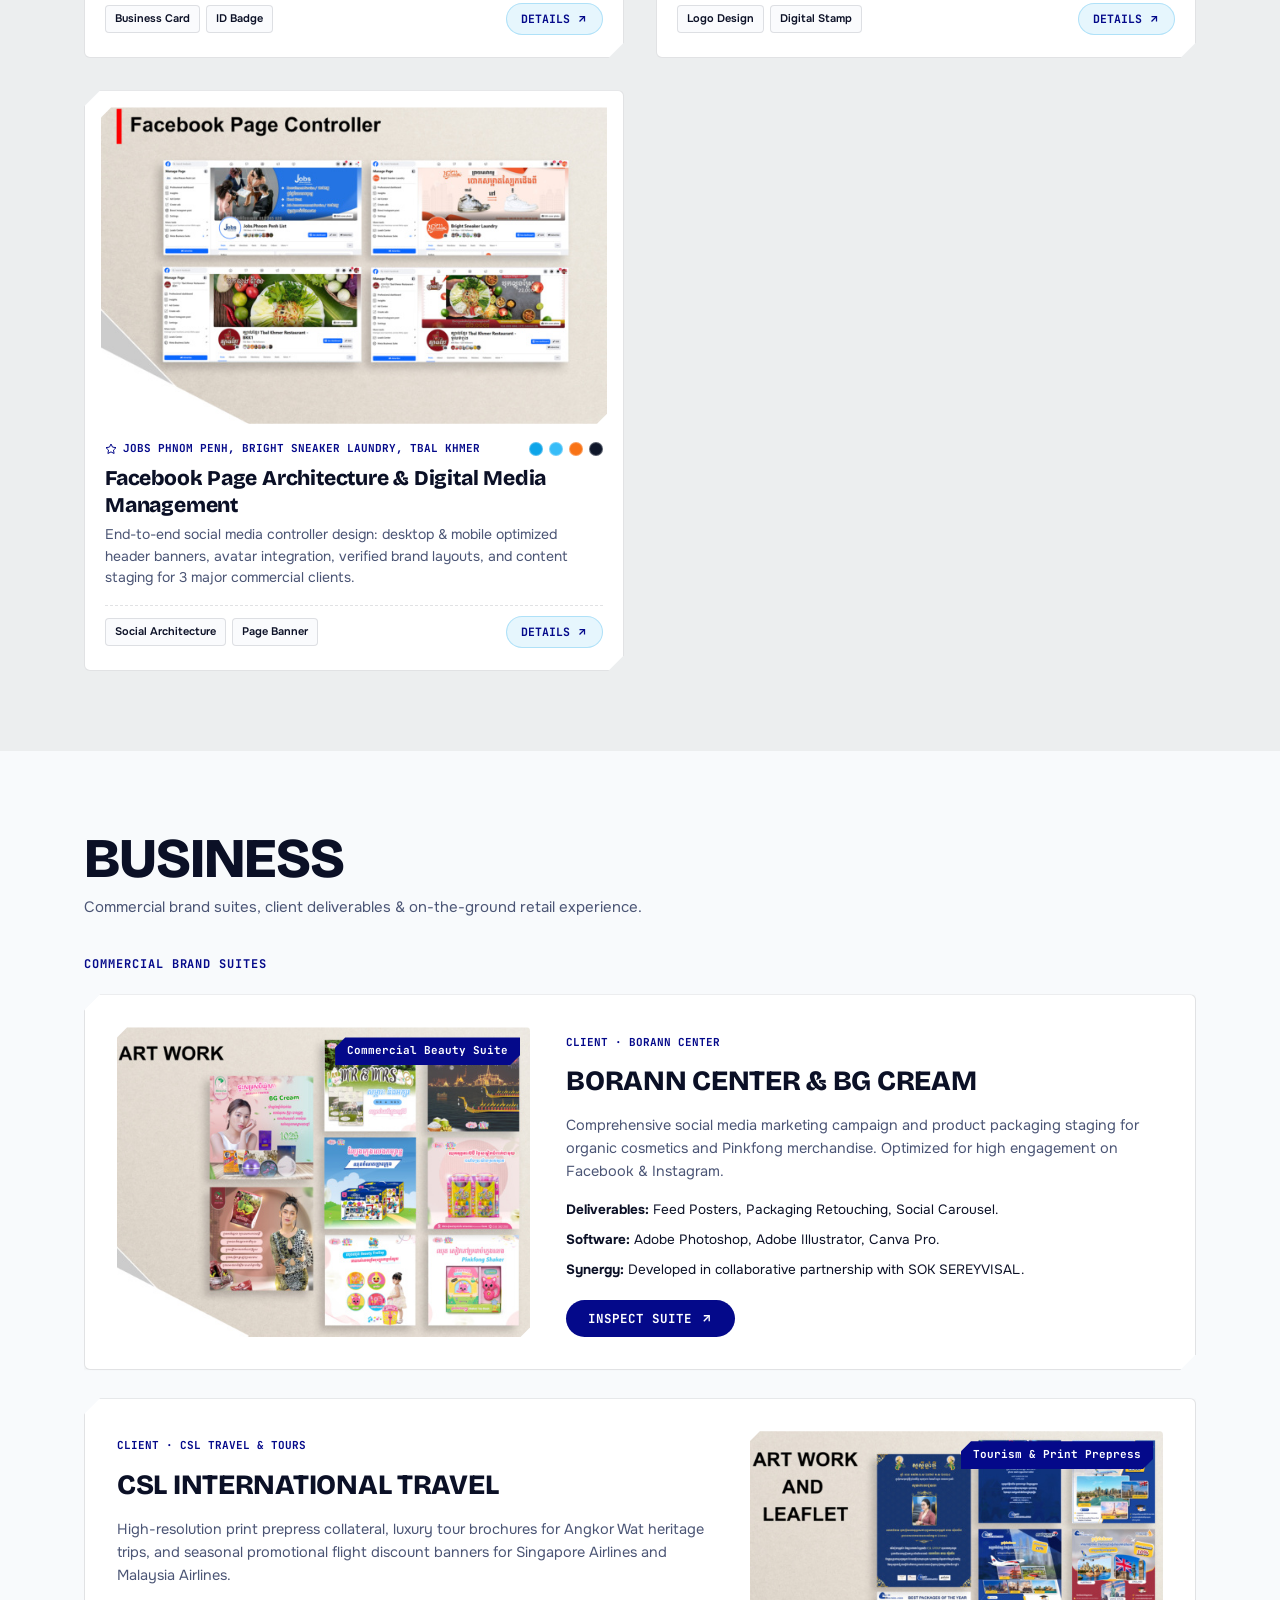
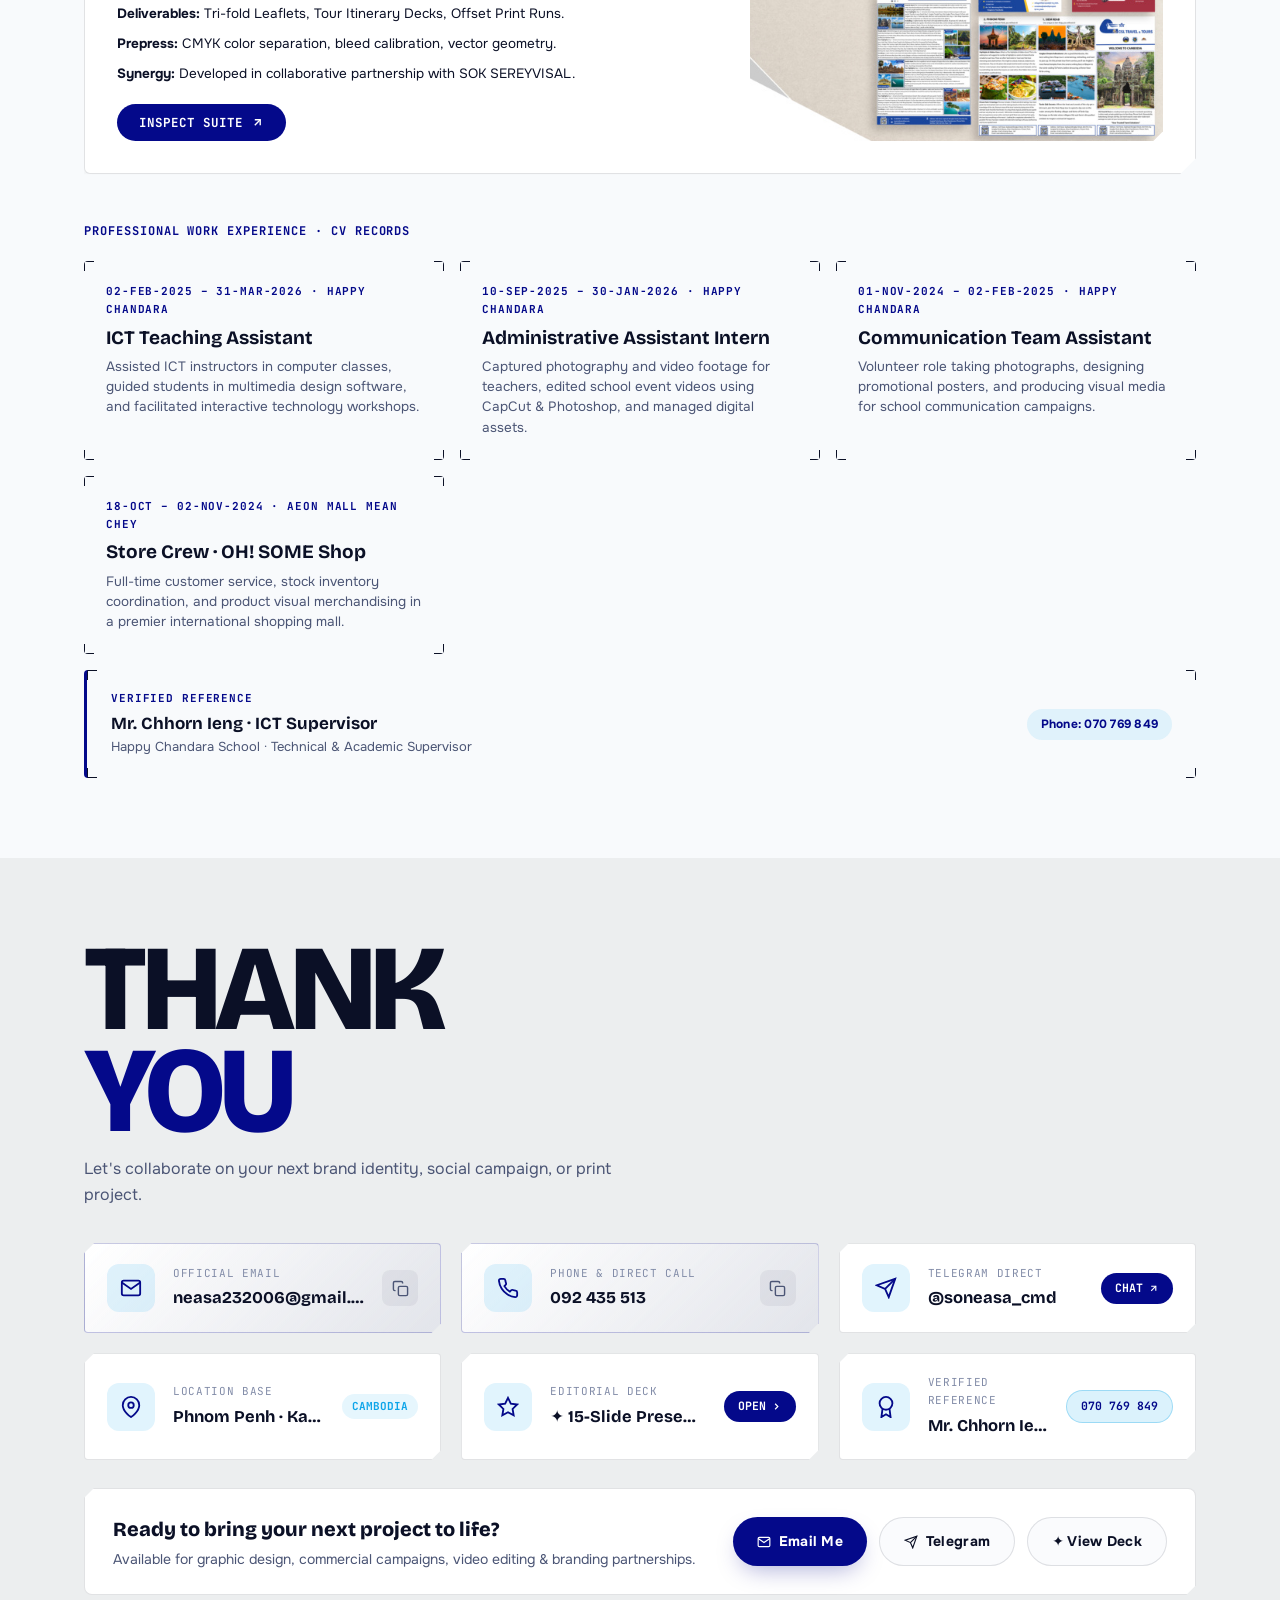
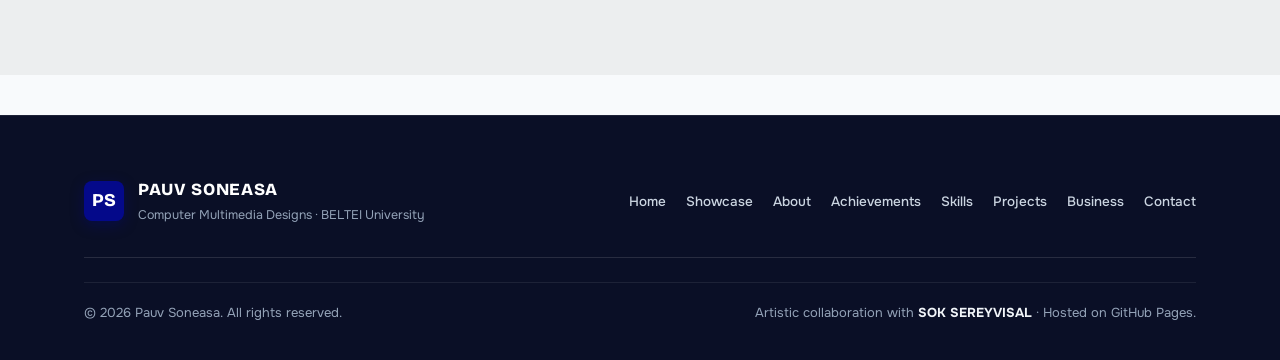
==== commit 26e98e30: "Revert "feat: integrate WorldSkills Manila 2025 competition suite, device screen boundaries, and ref" ====
--- a/index.html
+++ b/index.html
@@ -239,15 +239,15 @@
             <dl class="hud-stats">
               <div>
                 <dt>Collections</dt>
-                <dd data-count="20">20+</dd>
+                <dd data-count="17">17</dd>
               </div>
               <div>
                 <dt>Artworks</dt>
-                <dd data-count="110">110+</dd>
+                <dd data-count="100">100+</dd>
               </div>
               <div>
-                <dt>Honors</dt>
-                <dd data-count="3">3</dd>
+                <dt>Awards</dt>
+                <dd data-count="2">2</dd>
               </div>
             </dl>
           </div>
@@ -301,7 +301,7 @@
             title="Open standalone Ryan Saputra 15-slide presentation deck">
             <span>✦ Full 15-Slide Deck ➔</span>
           </a>
-          <div class="deck-counter-badge" id="deckCounter">SLIDE 01 / 06</div>
+          <div class="deck-counter-badge" id="deckCounter">SLIDE 01 / 05</div>
         </div>
       </div>
 
@@ -312,7 +312,6 @@
         <button class="deck-pill" data-slide="2">Brochures &amp; Print</button>
         <button class="deck-pill" data-slide="3">Photo &amp; Packaging</button>
         <button class="deck-pill" data-slide="4">Art &amp; Vector</button>
-        <button class="deck-pill" data-slide="5">WorldSkills 2025</button>
       </div>
 
       <!-- The Signature Split-Screen Card (Ryan Saputra Style) -->
@@ -538,34 +537,31 @@
       <!-- 4-Column Dynamic Milestone Cards Grid with Real Photography -->
       <div class="competitions-quad-grid">
 
-        <!-- Milestone 1: WorldSkills ASEAN Manila 2025 & Cambodia -->
+        <!-- Milestone 1: WorldSkills Cambodia -->
         <div class="competition-card">
           <div class="comp-card-media"
-            onclick="openCompetitionLightbox('./assets/images/worldskills/web/wsa_m1_poster_a1.jpg', 'WorldSkills ASEAN Manila 2025 — Corporate A1 Poster Campaign', 'Official Graphic Design Technology competition test package task: Corporate brand identity, vector logo mark, and dynamic A1 promotional poster created under strict timed trade competition standards.', 'WORLDSKILLS ASEAN MANILA 2025', '2025 - 2026', 'WorldSkills ASEAN & TESDA')">
-            <img src="./assets/images/worldskills/thumbs/wsa_m1_poster_a1.jpg"
-              alt="WorldSkills ASEAN Manila 2025 A1 Poster">
-            <span class="comp-card-tag">WORLDSKILLS ASEAN 2025</span>
+            onclick="openCompetitionLightbox('./assets/images/competitions/web/worldskill_cambodia_img_7830.jpg', 'WorldSkills Cambodia — Graphic Design Technology', 'National skills championship stage testing real-time branding, vector identity drafting, digital print prepress, and editorial advertising.', 'NATIONAL COMPETITION', '2024', 'WorldSkills Cambodia & Ministry of Labour')">
+            <img src="./assets/images/competitions/thumbs/worldskill_cambodia_img_7830.jpg"
+              alt="WorldSkills Cambodia Stage">
+            <span class="comp-card-tag">NATIONAL STAGE</span>
           </div>
           <div class="comp-card-body">
-            <h4 class="comp-card-title">WorldSkills Manila &amp; Cambodia</h4>
-            <p class="comp-card-desc">International and national trade competition: Module 1 Corporate Branding, Module 2 Editorial Layout, and Module 3 3D Packaging &amp; POS Display.</p>
+            <h4 class="comp-card-title">WorldSkills Cambodia</h4>
+            <p class="comp-card-desc">National skills excellence championship testing real-time branding, vector
+              identity drafting, and precision print prepress.</p>
             <div class="comp-card-gallery-strip">
               <div class="comp-gallery-dot"
-                onclick="openCompetitionLightbox('./assets/images/worldskills/web/wsa_m2_editorial_spread.jpg', 'WorldSkills ASEAN Manila 2025 — Editorial Spread', 'Module 2 Editorial Publication layout with asymmetric 12-column grid and CMYK prepress calibration.', 'WORLDSKILLS EDITORIAL', '2025', 'WorldSkills ASEAN')">
-                <img src="./assets/images/worldskills/thumbs/wsa_m2_editorial_spread.jpg" alt="Editorial Spread">
+                onclick="openCompetitionLightbox('./assets/images/competitions/web/worldskill_cambodia_img_7449.jpg', 'WorldSkills Cambodia Arena', 'National competition arena hall during live competitive design heats.', 'WORLDSKILLS', '2024', 'Ministry of Labour')">
+                <img src="./assets/images/competitions/thumbs/worldskill_cambodia_img_7449.jpg" alt="Arena Hall">
               </div>
               <div class="comp-gallery-dot"
-                onclick="openCompetitionLightbox('./assets/images/worldskills/web/wsa_m3_box_mockup.jpg', 'WorldSkills ASEAN Manila 2025 — 3D Packaging Box', 'Module 3 Packaging: 3D folding carton structural prototype with gold foil accents and dieline schematics.', 'WORLDSKILLS PACKAGING', '2025', 'WorldSkills ASEAN')">
-                <img src="./assets/images/worldskills/thumbs/wsa_m3_box_mockup.jpg"
-                  alt="3D Packaging Box">
+                onclick="openCompetitionLightbox('./assets/images/competitions/web/worldskill_cambodia_img_7481.jpg', 'WorldSkills Ceremony', 'National ceremony certificate and medal presentation moment.', 'WORLDSKILLS', '2024', 'Ministry of Labour')">
+                <img src="./assets/images/competitions/thumbs/worldskill_cambodia_img_7481.jpg"
+                  alt="Certificate Presentation">
               </div>
               <div class="comp-gallery-dot"
-                onclick="openCompetitionLightbox('./assets/images/worldskills/web/wsa_m3_pos_display.jpg', 'WorldSkills ASEAN Manila 2025 — Retail POS Display', 'Point of Sale retail counter display unit engineered with custom structural slots.', 'WORLDSKILLS POS DISPLAY', '2025', 'WorldSkills ASEAN')">
-                <img src="./assets/images/worldskills/thumbs/wsa_m3_pos_display.jpg" alt="POS Counter Display">
-              </div>
-              <div class="comp-gallery-dot"
-                onclick="openCompetitionLightbox('./assets/images/competitions/web/worldskill_cambodia_img_7830.jpg', 'WorldSkills Cambodia National Stage', 'National skills championship arena heat and stage inspection.', 'WORLDSKILLS CAMBODIA', '2024', 'Ministry of Labour')">
-                <img src="./assets/images/competitions/thumbs/worldskill_cambodia_img_7830.jpg" alt="WorldSkills Cambodia Finalist">
+                onclick="openCompetitionLightbox('./assets/images/competitions/web/worldskill_cambodia_img_7480.jpg', 'WorldSkills Stage Heat', 'Live technical skills challenge execution.', 'WORLDSKILLS', '2024', 'Ministry of Labour')">
+                <img src="./assets/images/competitions/thumbs/worldskill_cambodia_img_7480.jpg" alt="Competition Stage">
               </div>
             </div>
           </div>
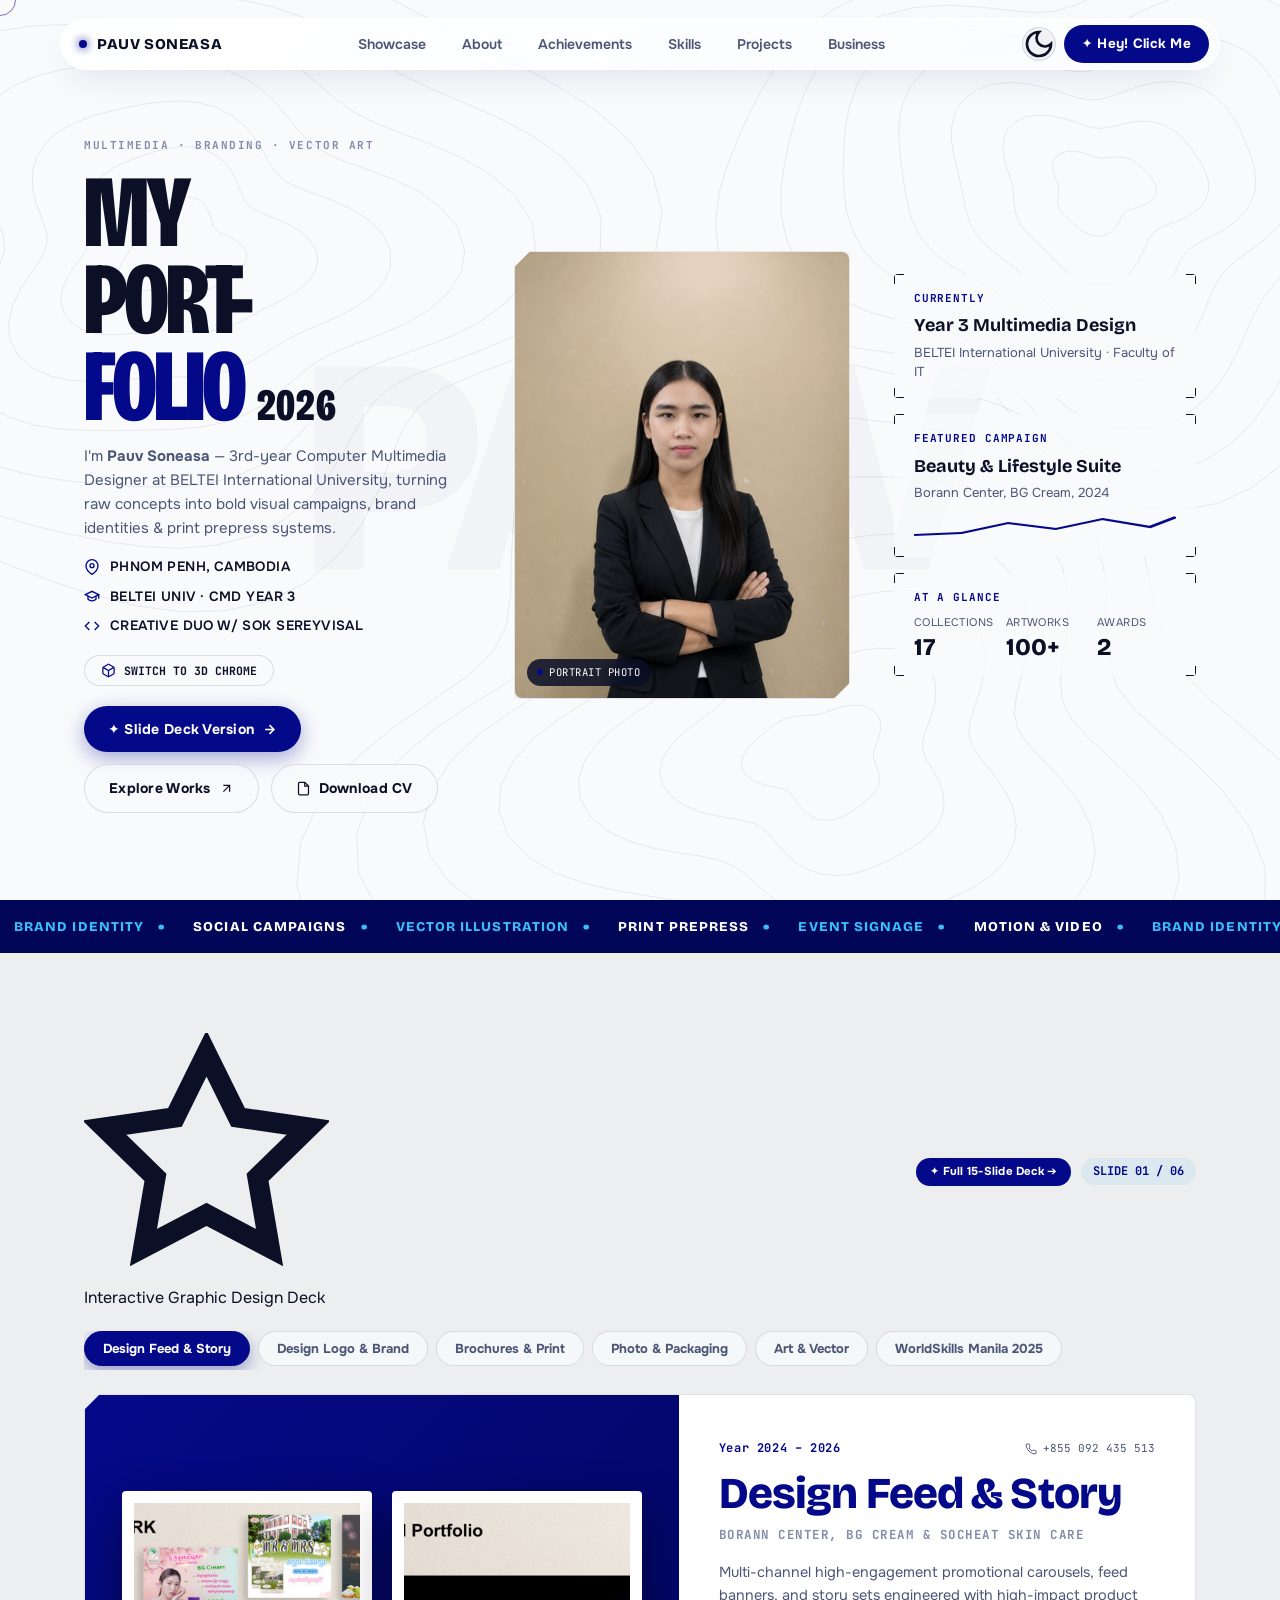
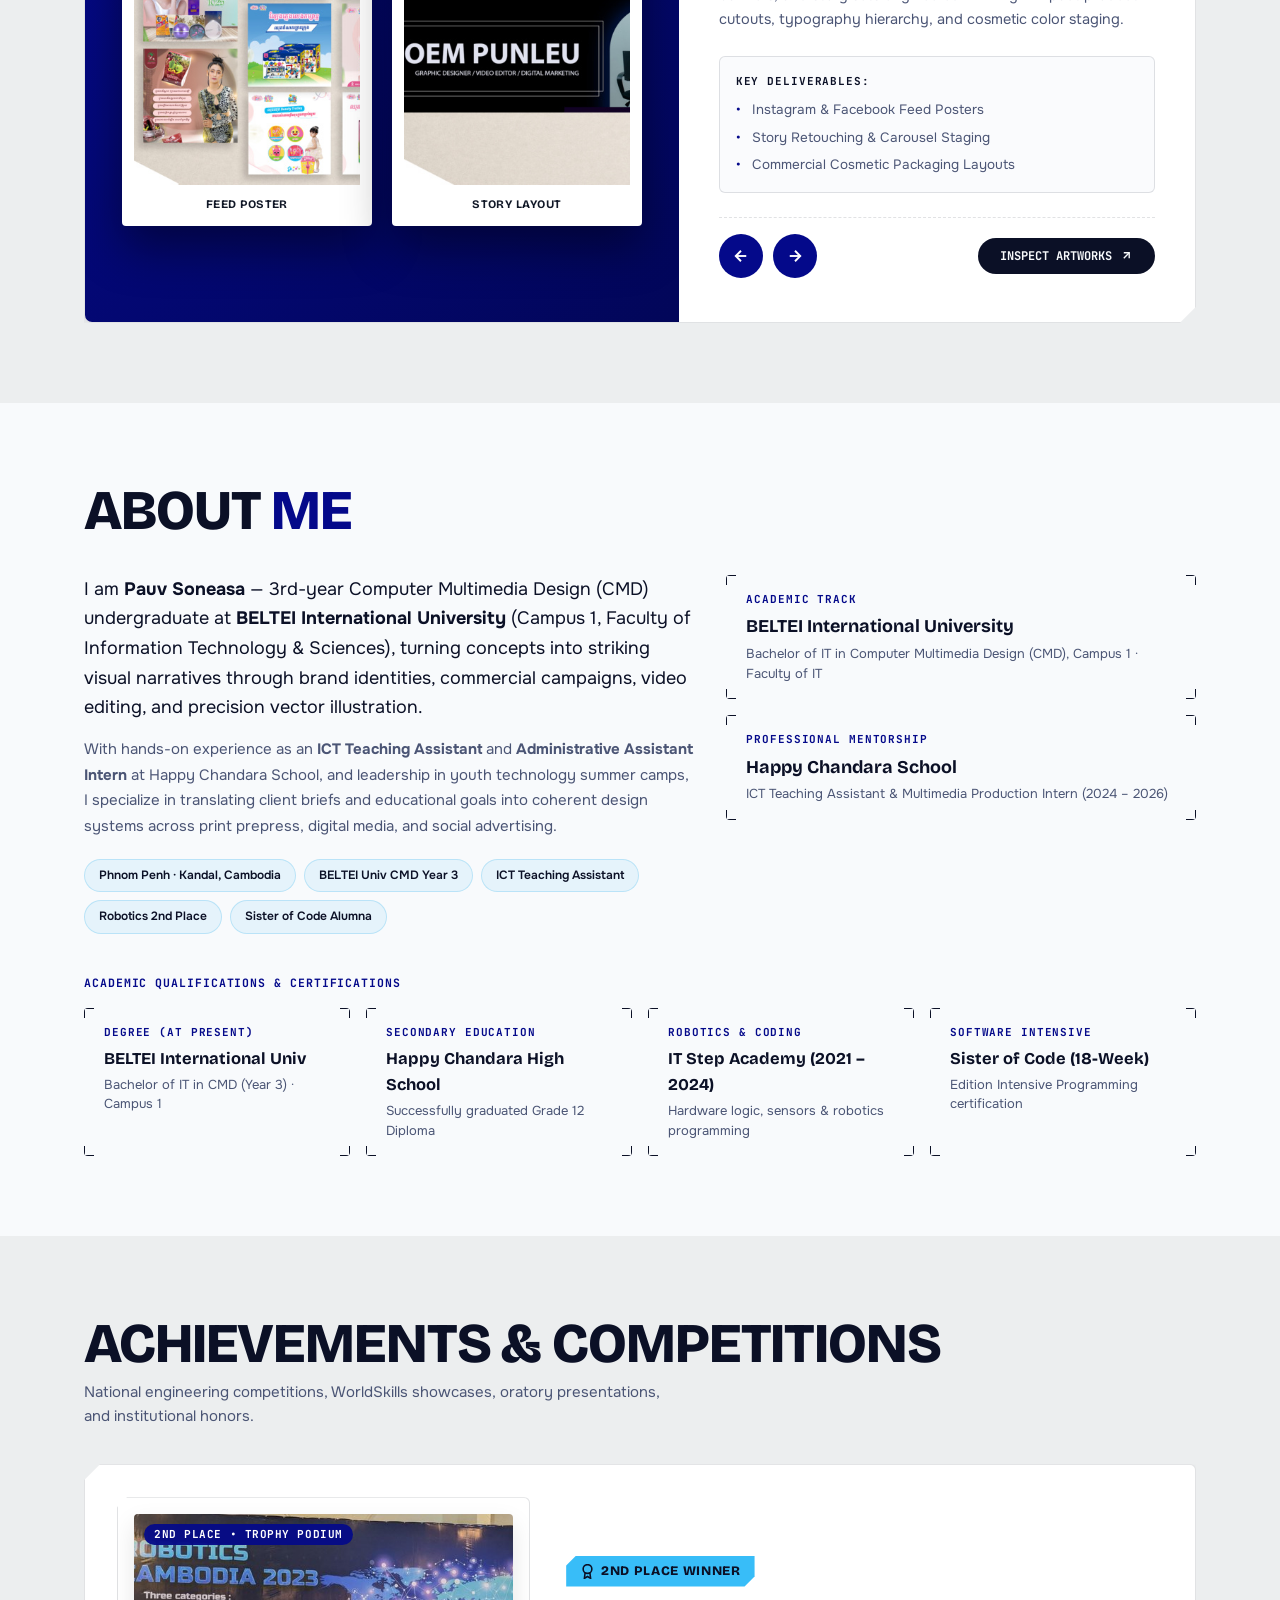
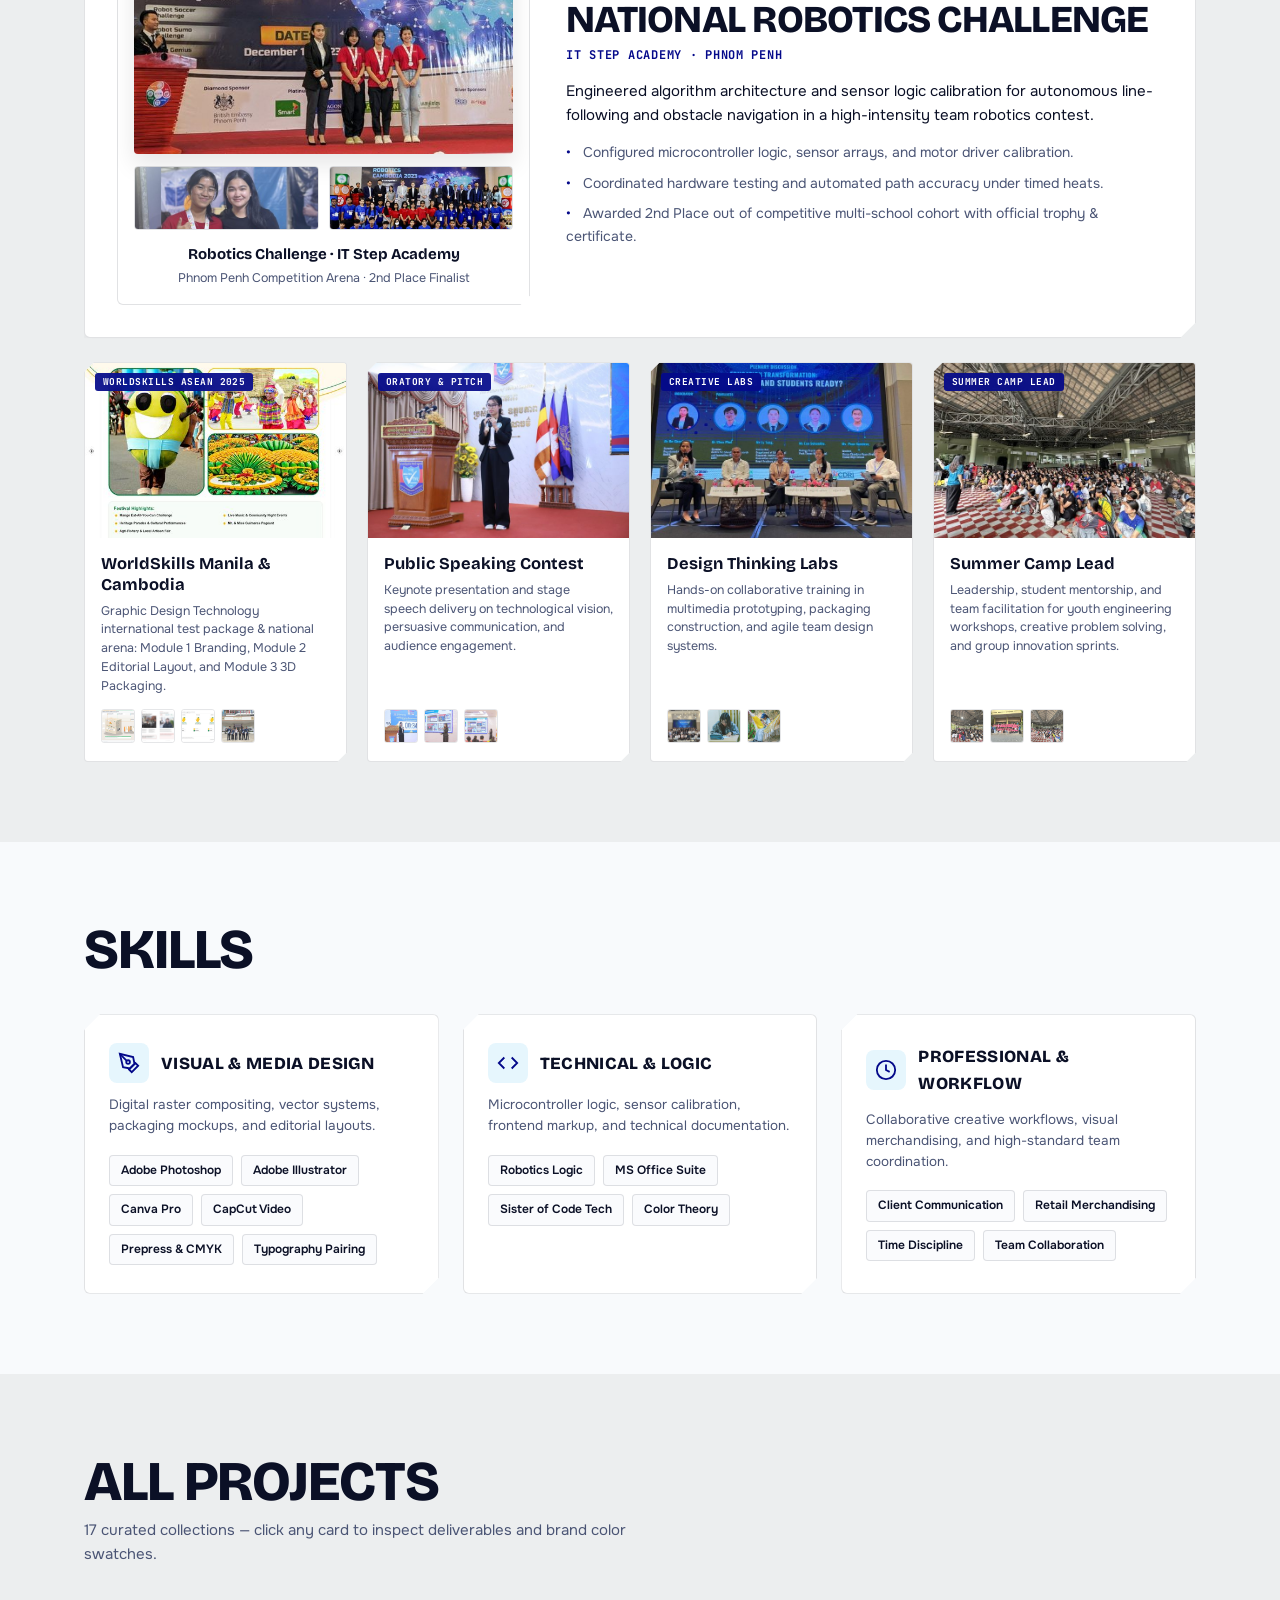
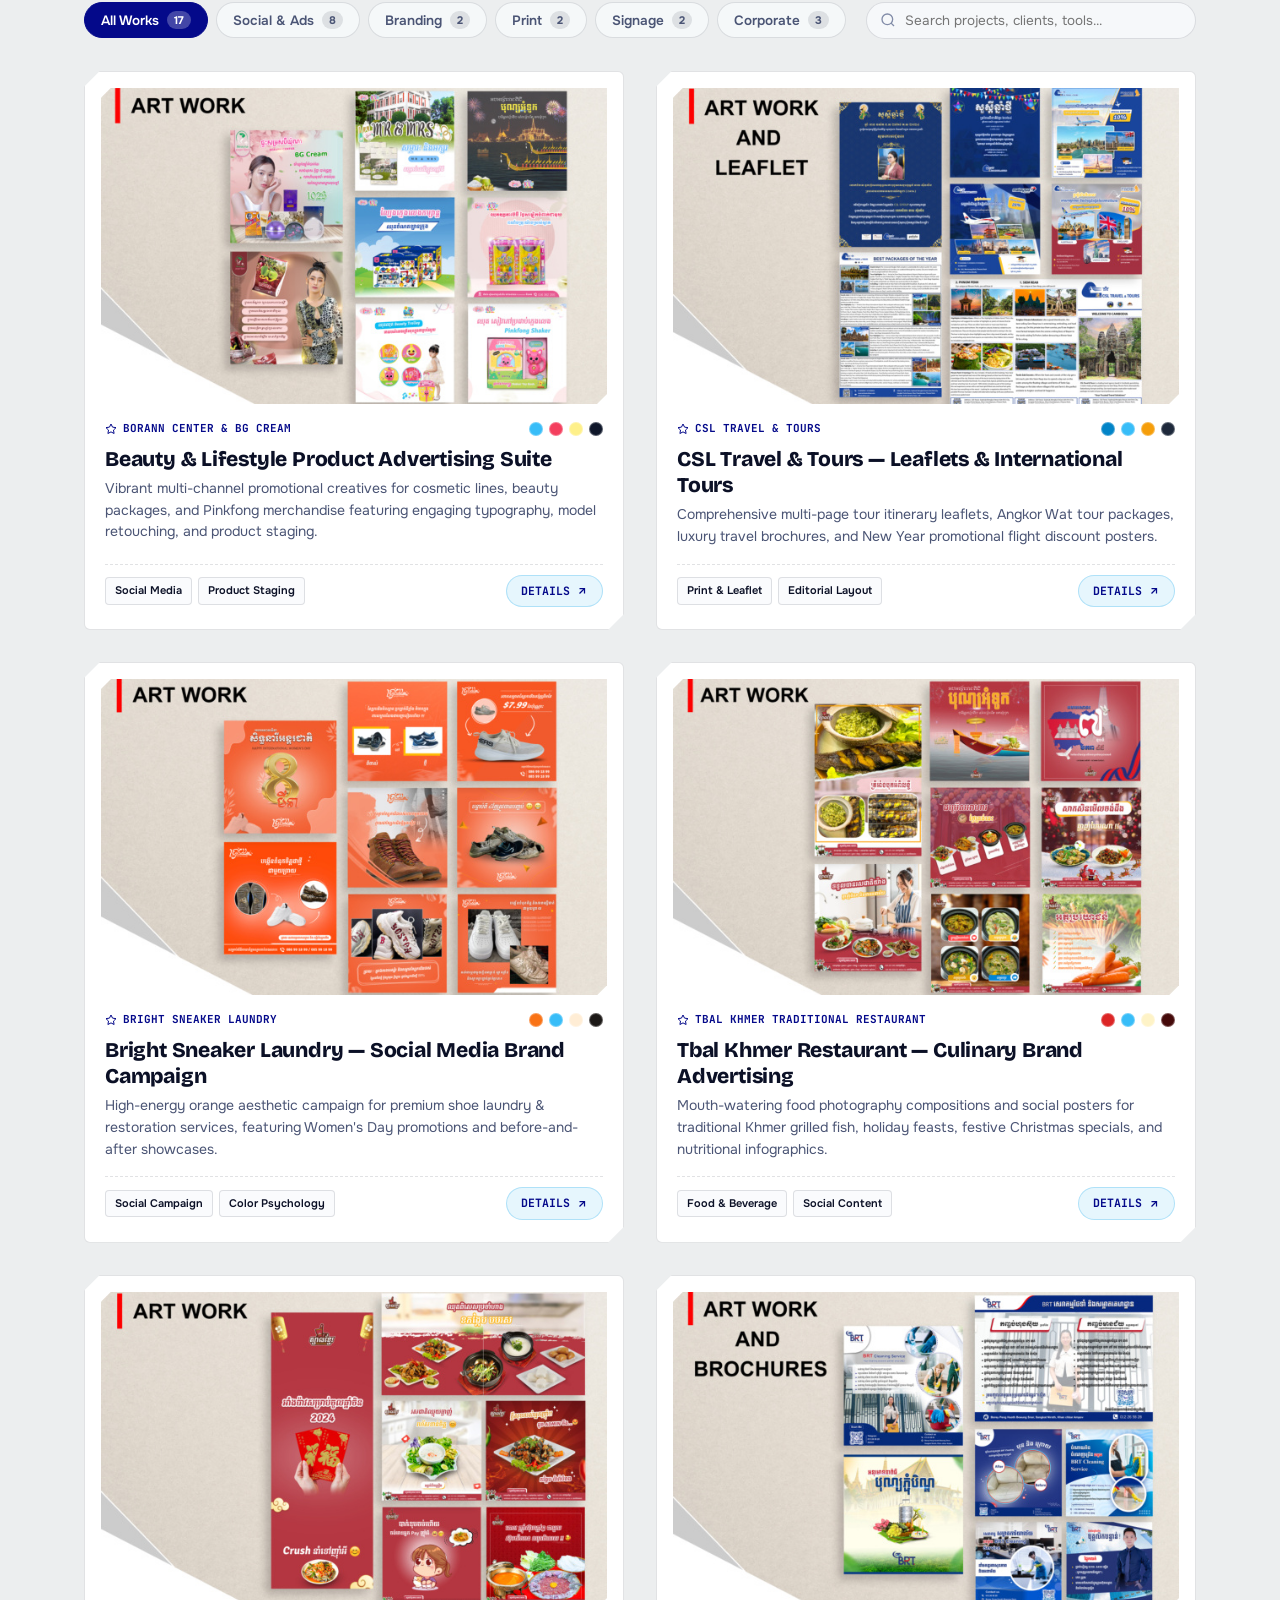
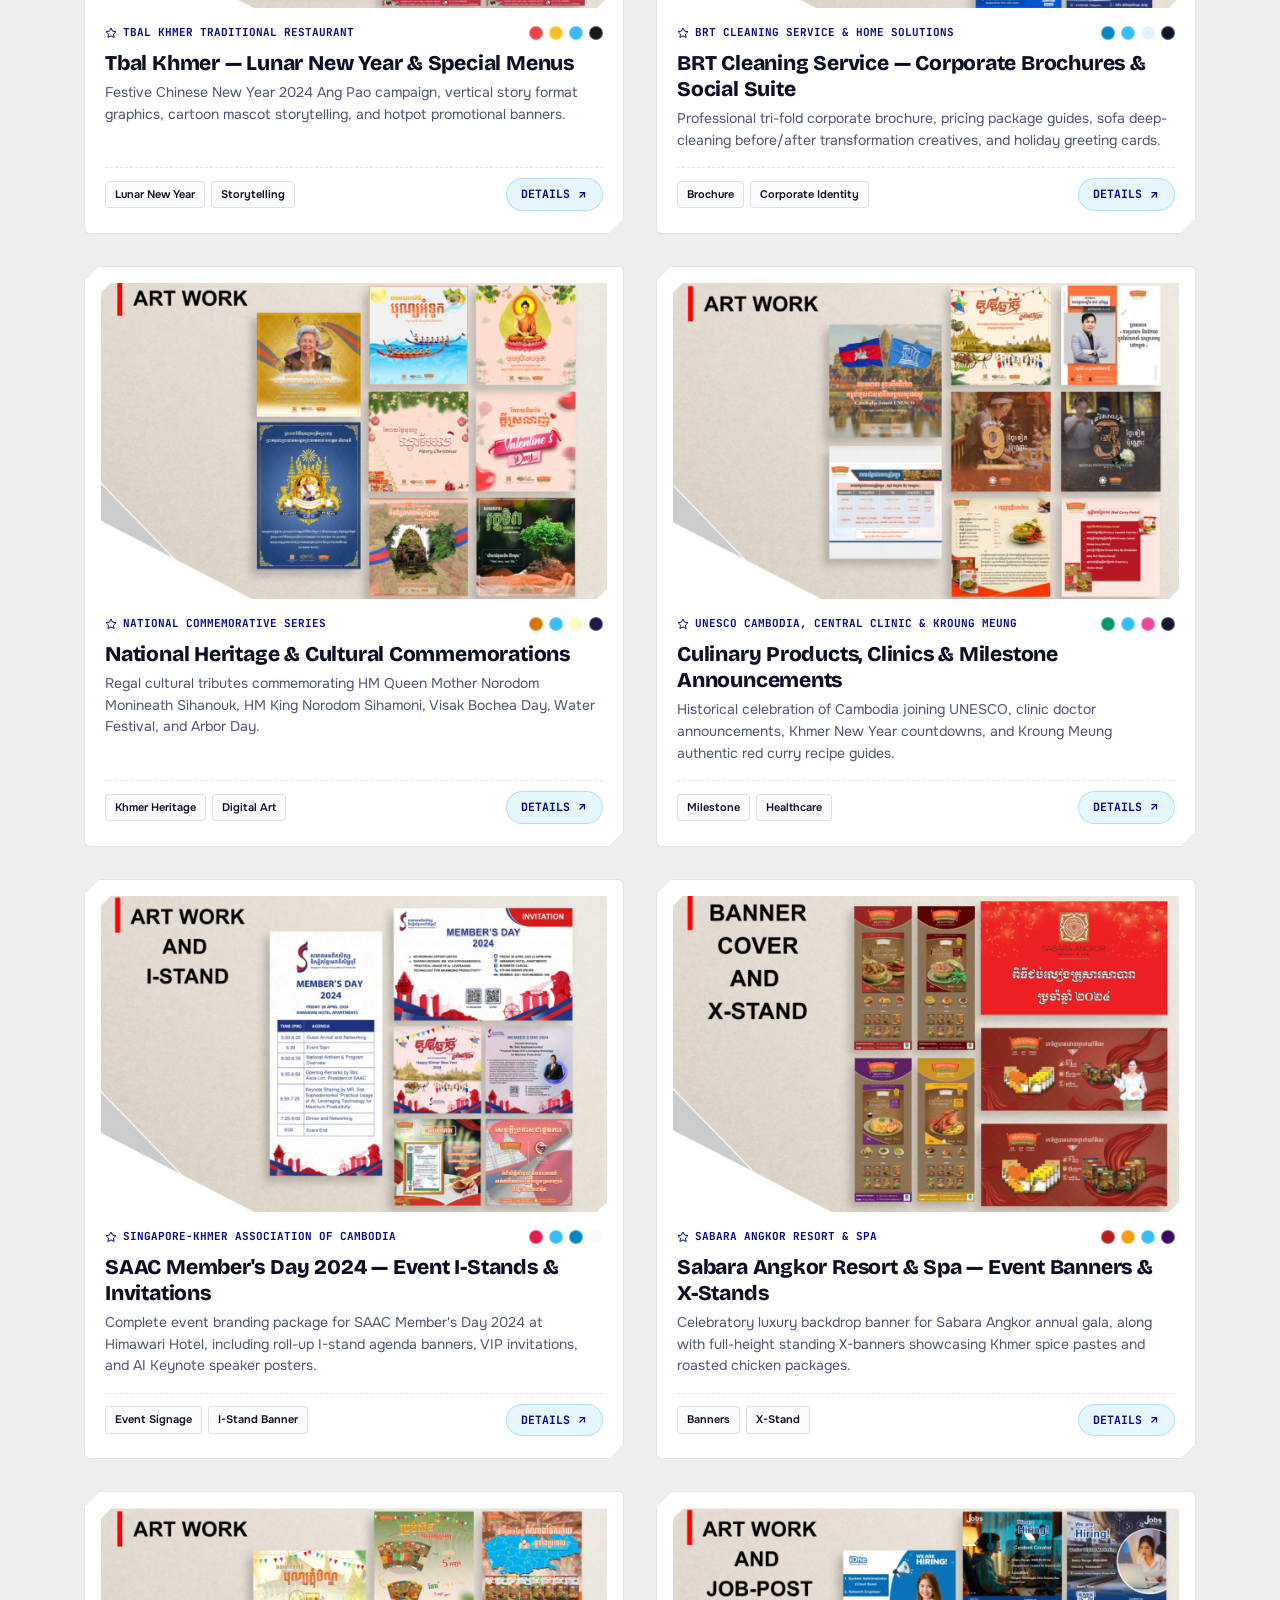
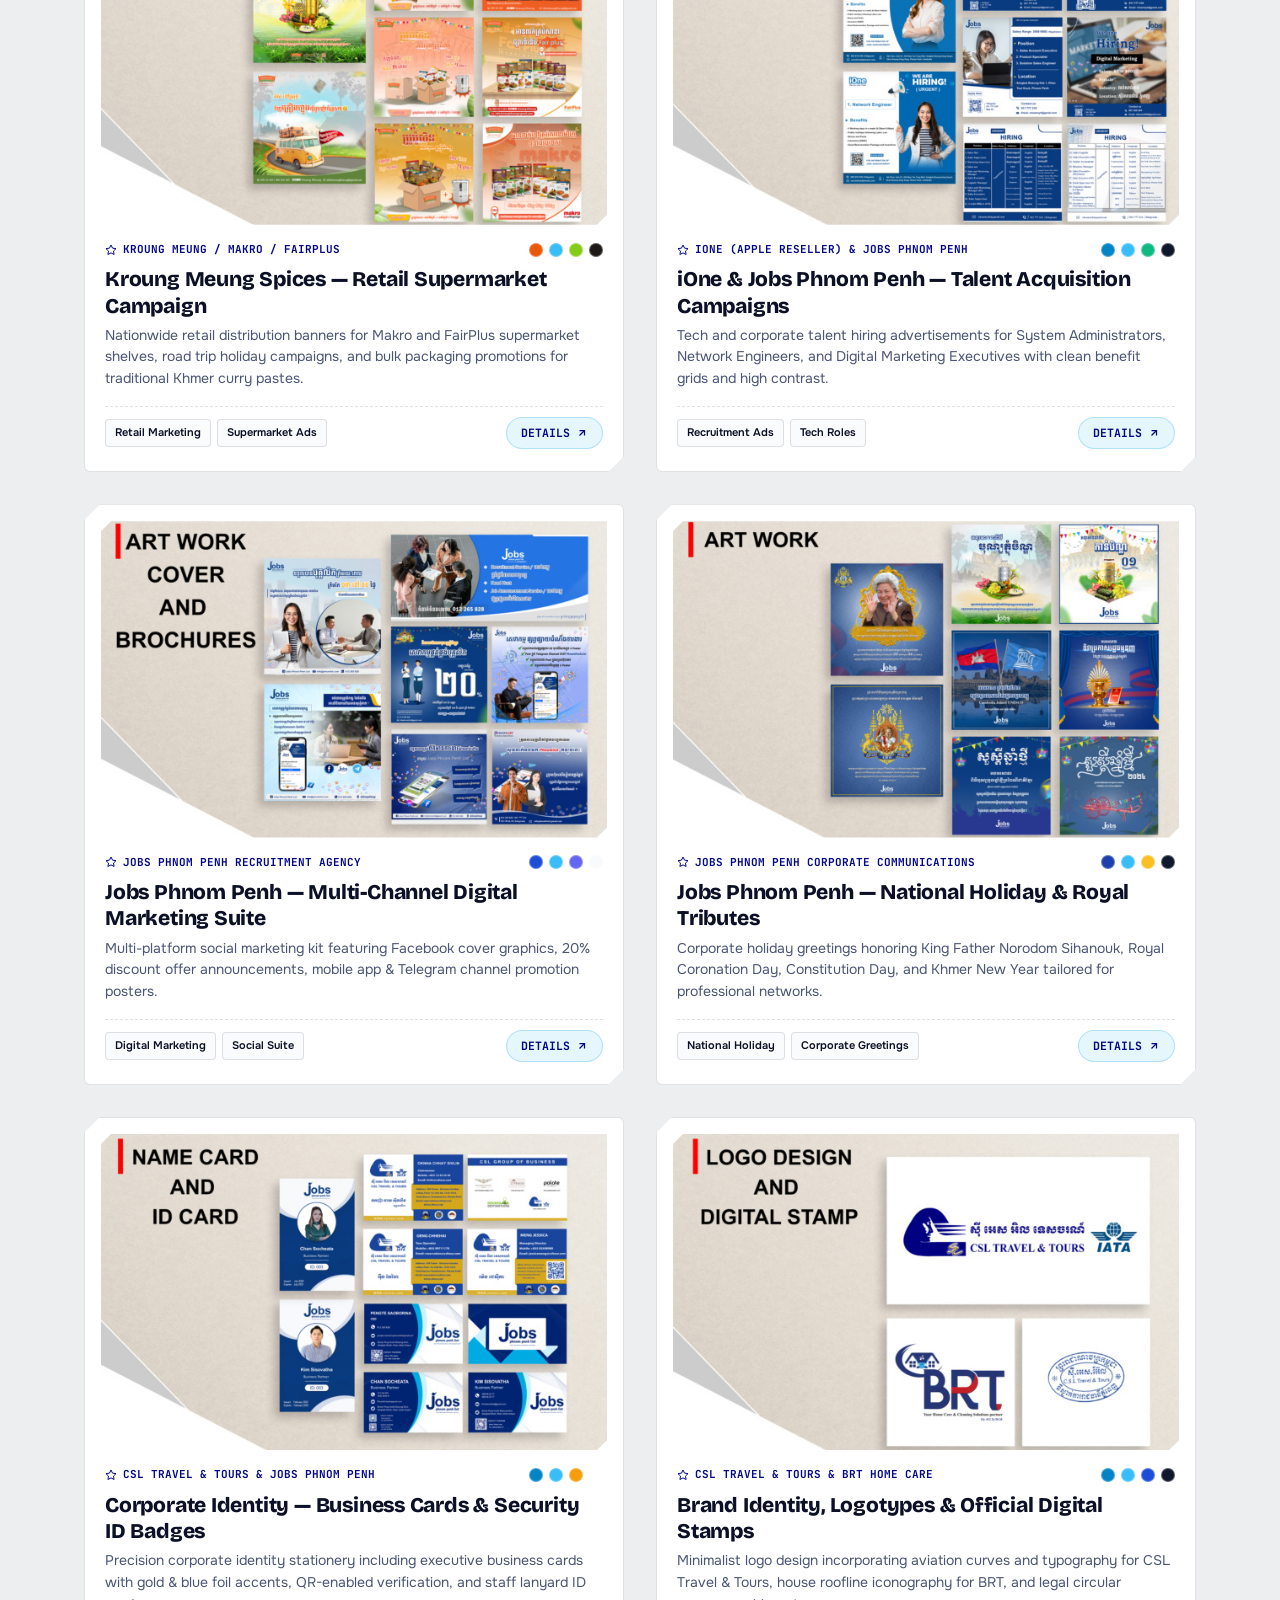
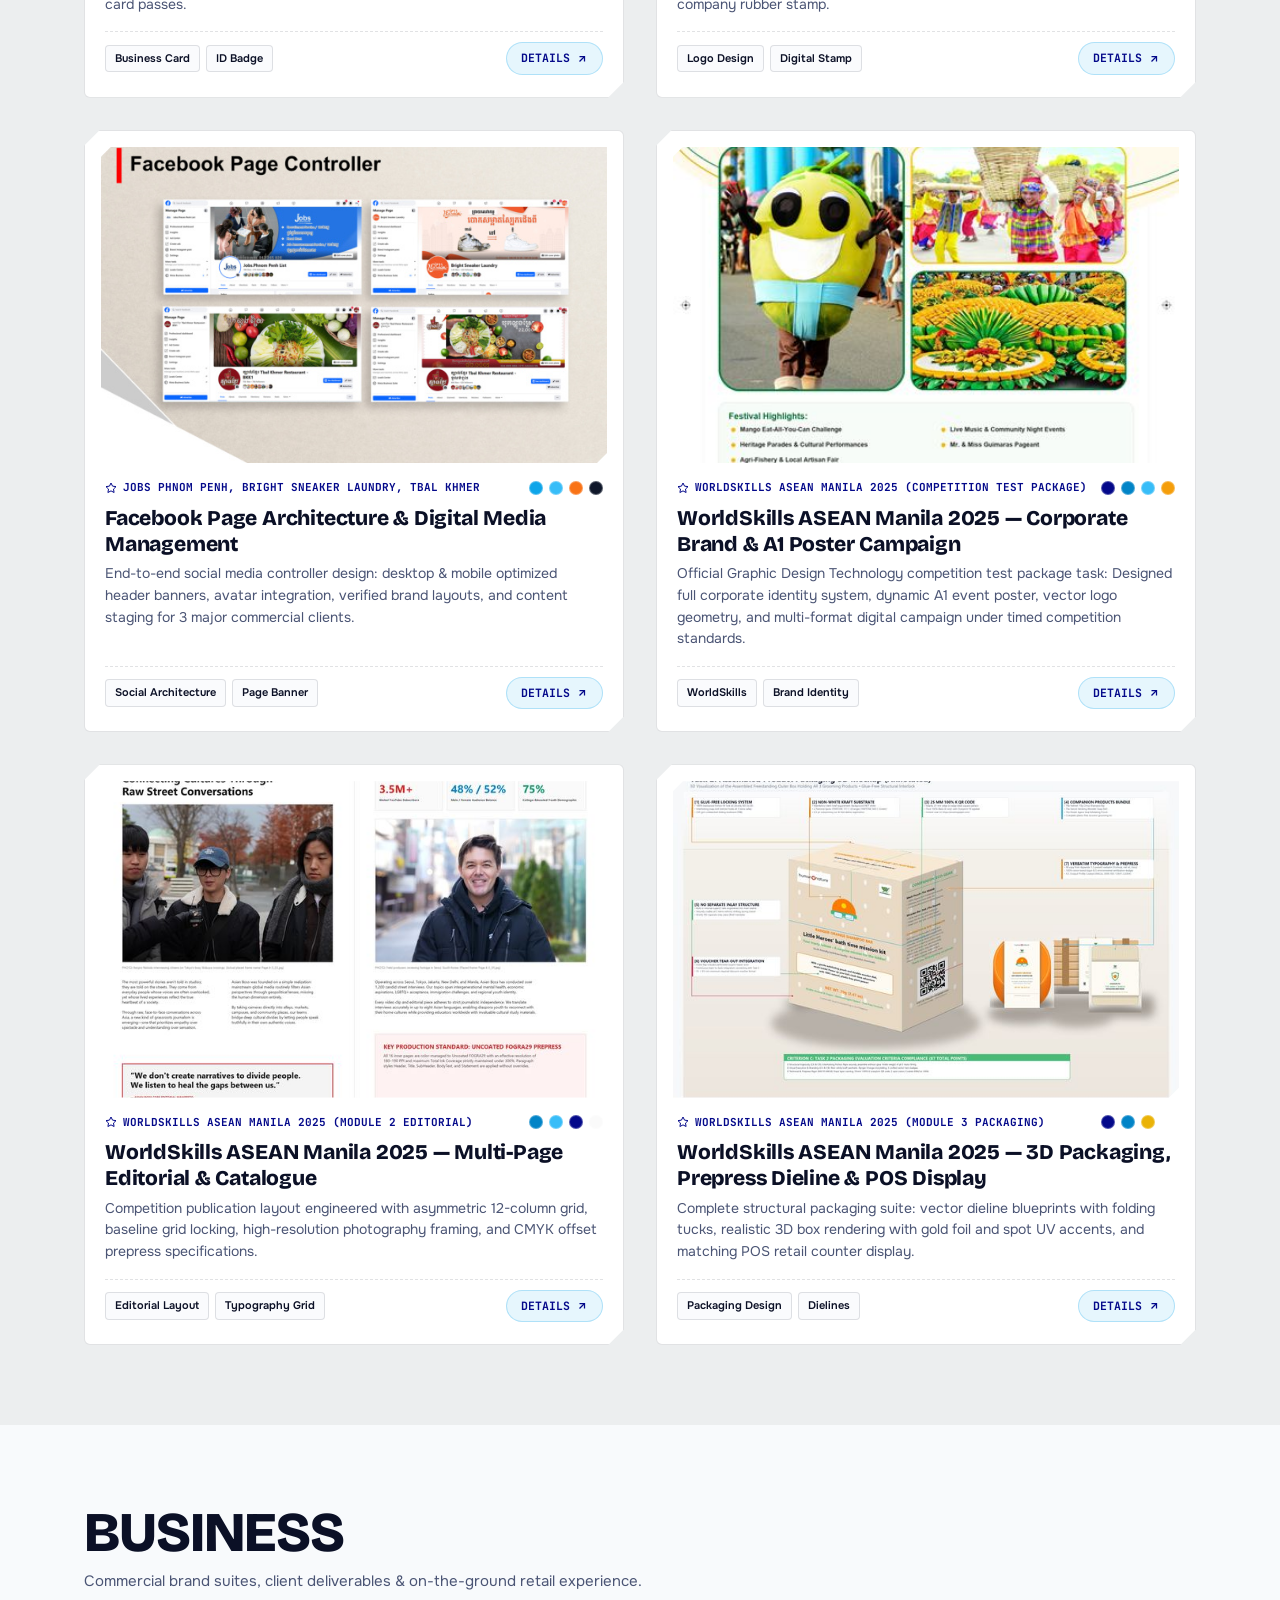
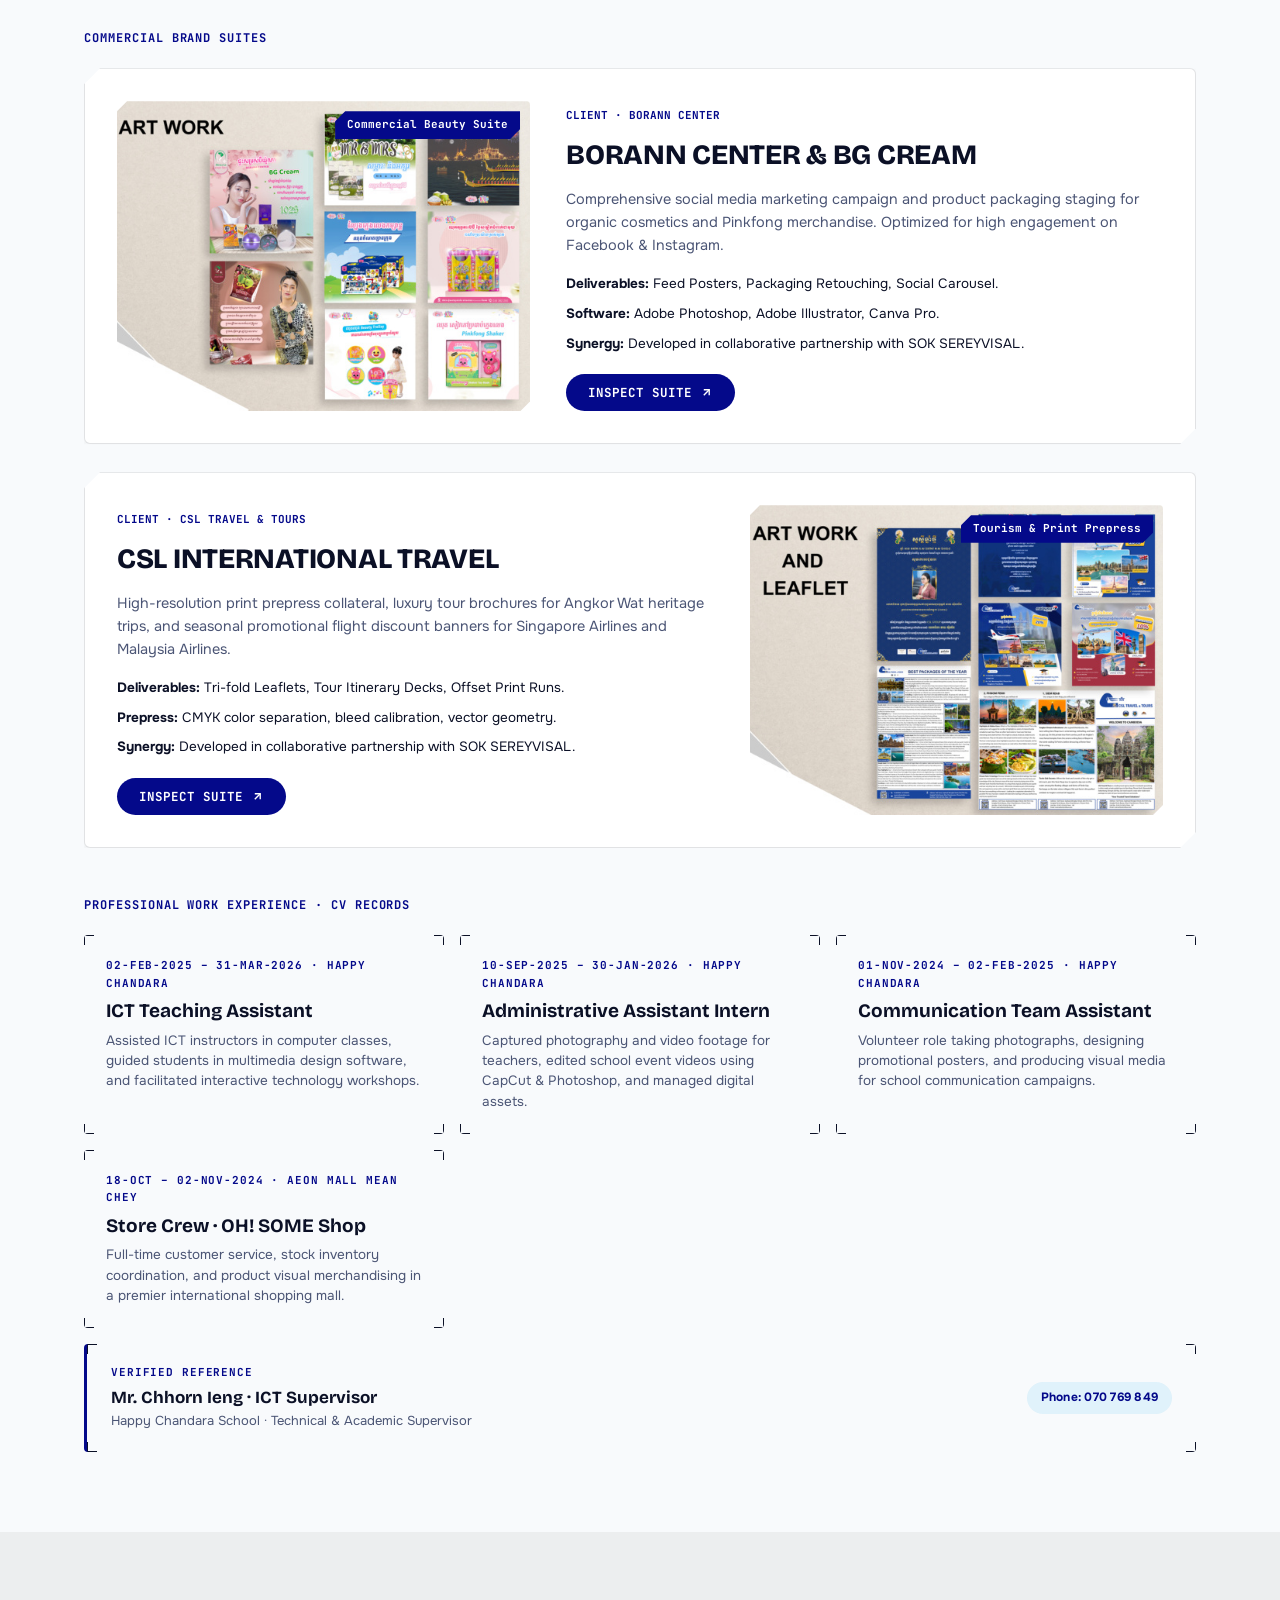
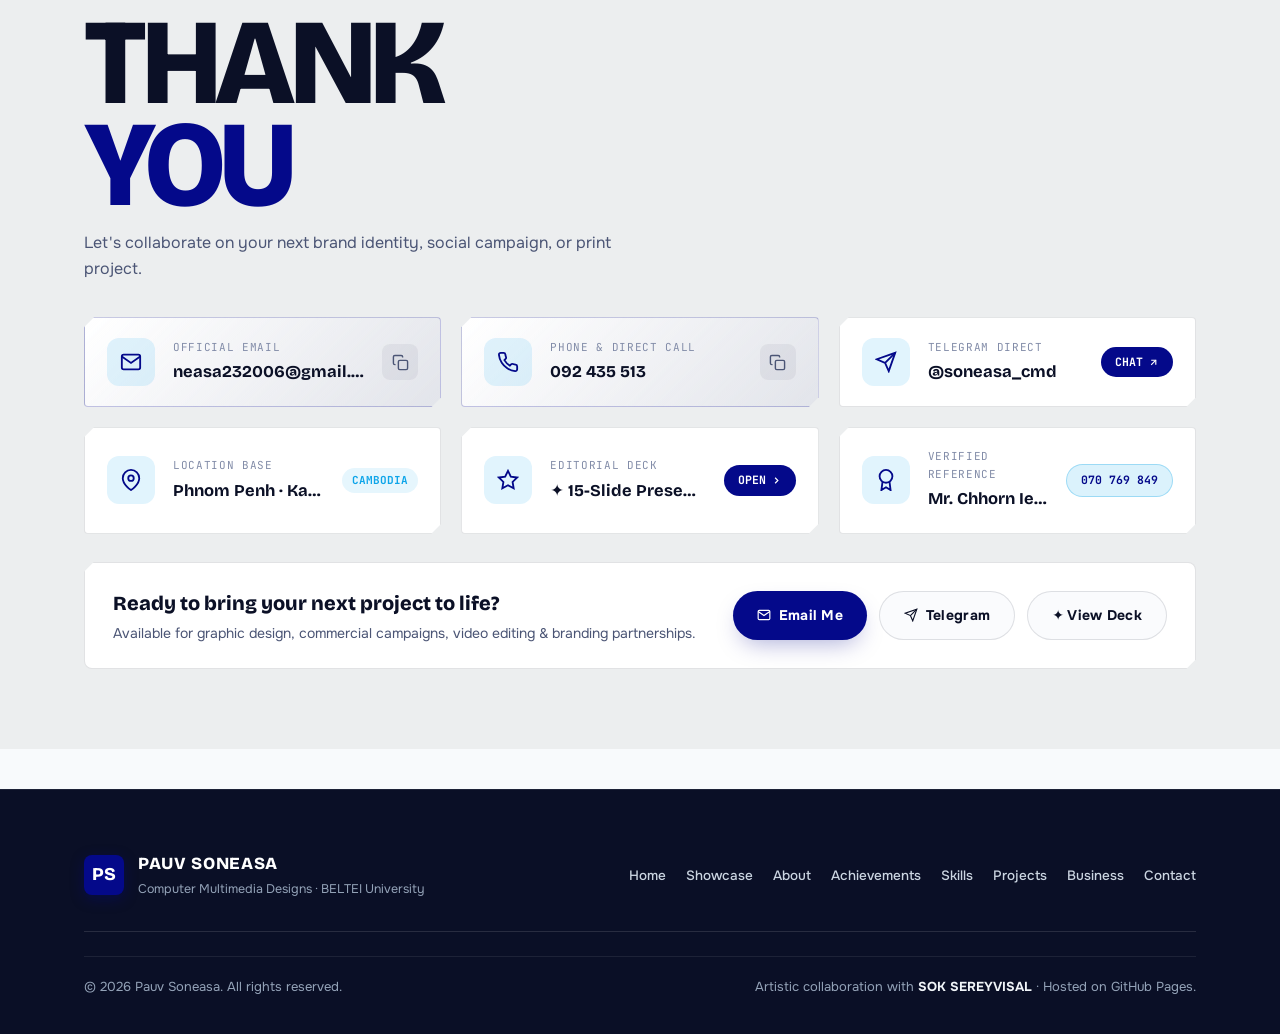
==== commit 0d27d876: "feat: integrate WorldSkills Manila 2025 competition suite, symmetrical device screen boundaries, and" ====
--- a/index.html
+++ b/index.html
@@ -301,7 +301,7 @@
             title="Open standalone Ryan Saputra 15-slide presentation deck">
             <span>✦ Full 15-Slide Deck ➔</span>
           </a>
-          <div class="deck-counter-badge" id="deckCounter">SLIDE 01 / 05</div>
+          <div class="deck-counter-badge" id="deckCounter">SLIDE 01 / 06</div>
         </div>
       </div>
 
@@ -312,6 +312,7 @@
         <button class="deck-pill" data-slide="2">Brochures &amp; Print</button>
         <button class="deck-pill" data-slide="3">Photo &amp; Packaging</button>
         <button class="deck-pill" data-slide="4">Art &amp; Vector</button>
+        <button class="deck-pill" data-slide="5">WorldSkills Manila 2025</button>
       </div>
 
       <!-- The Signature Split-Screen Card (Ryan Saputra Style) -->
@@ -537,31 +538,33 @@
       <!-- 4-Column Dynamic Milestone Cards Grid with Real Photography -->
       <div class="competitions-quad-grid">
 
-        <!-- Milestone 1: WorldSkills Cambodia -->
+        <!-- Milestone 1: WorldSkills ASEAN Manila 2025 & Cambodia -->
         <div class="competition-card">
           <div class="comp-card-media"
-            onclick="openCompetitionLightbox('./assets/images/competitions/web/worldskill_cambodia_img_7830.jpg', 'WorldSkills Cambodia — Graphic Design Technology', 'National skills championship stage testing real-time branding, vector identity drafting, digital print prepress, and editorial advertising.', 'NATIONAL COMPETITION', '2024', 'WorldSkills Cambodia & Ministry of Labour')">
-            <img src="./assets/images/competitions/thumbs/worldskill_cambodia_img_7830.jpg"
-              alt="WorldSkills Cambodia Stage">
-            <span class="comp-card-tag">NATIONAL STAGE</span>
+            onclick="openCompetitionLightbox('./assets/images/worldskills/web/wsa_m1_poster_a1.jpg', 'WorldSkills ASEAN Manila 2025 — Graphic Design Technology', 'Official Graphic Design Technology competition test package execution: Module 1 Corporate Branding & A1 Poster, Module 2 Editorial Layout, and Module 3 Structural Packaging under timed trade competition standards.', 'WORLDSKILLS ASEAN 2025', '2025 - 2026', 'WorldSkills ASEAN Manila 2025 & Cambodia')">
+            <img src="./assets/images/worldskills/thumbs/wsa_m1_poster_a1.jpg"
+              alt="WorldSkills Manila 2025 A1 Poster">
+            <span class="comp-card-tag">WORLDSKILLS ASEAN 2025</span>
           </div>
           <div class="comp-card-body">
-            <h4 class="comp-card-title">WorldSkills Cambodia</h4>
-            <p class="comp-card-desc">National skills excellence championship testing real-time branding, vector
-              identity drafting, and precision print prepress.</p>
+            <h4 class="comp-card-title">WorldSkills Manila &amp; Cambodia</h4>
+            <p class="comp-card-desc">Graphic Design Technology international test package &amp; national arena: Module 1 Branding, Module 2 Editorial Layout, and Module 3 3D Packaging.</p>
             <div class="comp-card-gallery-strip">
-              <div class="comp-gallery-dot"
-                onclick="openCompetitionLightbox('./assets/images/competitions/web/worldskill_cambodia_img_7449.jpg', 'WorldSkills Cambodia Arena', 'National competition arena hall during live competitive design heats.', 'WORLDSKILLS', '2024', 'Ministry of Labour')">
-                <img src="./assets/images/competitions/thumbs/worldskill_cambodia_img_7449.jpg" alt="Arena Hall">
-              </div>
-              <div class="comp-gallery-dot"
-                onclick="openCompetitionLightbox('./assets/images/competitions/web/worldskill_cambodia_img_7481.jpg', 'WorldSkills Ceremony', 'National ceremony certificate and medal presentation moment.', 'WORLDSKILLS', '2024', 'Ministry of Labour')">
-                <img src="./assets/images/competitions/thumbs/worldskill_cambodia_img_7481.jpg"
-                  alt="Certificate Presentation">
-              </div>
-              <div class="comp-gallery-dot"
-                onclick="openCompetitionLightbox('./assets/images/competitions/web/worldskill_cambodia_img_7480.jpg', 'WorldSkills Stage Heat', 'Live technical skills challenge execution.', 'WORLDSKILLS', '2024', 'Ministry of Labour')">
-                <img src="./assets/images/competitions/thumbs/worldskill_cambodia_img_7480.jpg" alt="Competition Stage">
+              <div class="comp-gallery-dot" title="Module 3 3D Packaging Box"
+                onclick="openCompetitionLightbox('./assets/images/worldskills/web/wsa_m3_box_mockup.jpg', 'WorldSkills Module 3 — 3D Packaging Box', 'Structural 3D folding carton box dieline engineering with spot UV finish and gold foil accents.', 'WORLDSKILLS PACKAGING', '2025 - 2026', 'WorldSkills ASEAN Manila 2025')">
+                <img src="./assets/images/worldskills/thumbs/wsa_m3_box_mockup.jpg" alt="3D Packaging Box">
+              </div>
+              <div class="comp-gallery-dot" title="Module 2 Editorial Spread"
+                onclick="openCompetitionLightbox('./assets/images/worldskills/web/wsa_m2_editorial_spread.jpg', 'WorldSkills Module 2 — Publication Spread', '12-column baseline grid publication spread engineered with typographic hierarchy and CMYK prepress calibration.', 'WORLDSKILLS EDITORIAL', '2025 - 2026', 'WorldSkills ASEAN Manila 2025')">
+                <img src="./assets/images/worldskills/thumbs/wsa_m2_editorial_spread.jpg" alt="Editorial Spread">
+              </div>
+              <div class="comp-gallery-dot" title="Module 1 Corporate Logo"
+                onclick="openCompetitionLightbox('./assets/images/worldskills/web/wsa_m1_logo_display.jpg', 'WorldSkills Module 1 — Vector Logo System', 'Corporate vector logo mark with precision geometry, clear space rules, and monochrome variations.', 'WORLDSKILLS BRANDING', '2025 - 2026', 'WorldSkills ASEAN Manila 2025')">
+                <img src="./assets/images/worldskills/thumbs/wsa_m1_logo_display.jpg" alt="Corporate Logo">
+              </div>
+              <div class="comp-gallery-dot" title="WorldSkills Cambodia Stage"
+                onclick="openCompetitionLightbox('./assets/images/competitions/web/worldskill_cambodia_img_7830.jpg', 'WorldSkills Cambodia National Stage', 'National skills championship stage testing real-time branding and print prepress.', 'NATIONAL COMPETITION', '2024', 'WorldSkills Cambodia & Ministry of Labour')">
+                <img src="./assets/images/competitions/thumbs/worldskill_cambodia_img_7830.jpg" alt="National Stage">
               </div>
             </div>
           </div>
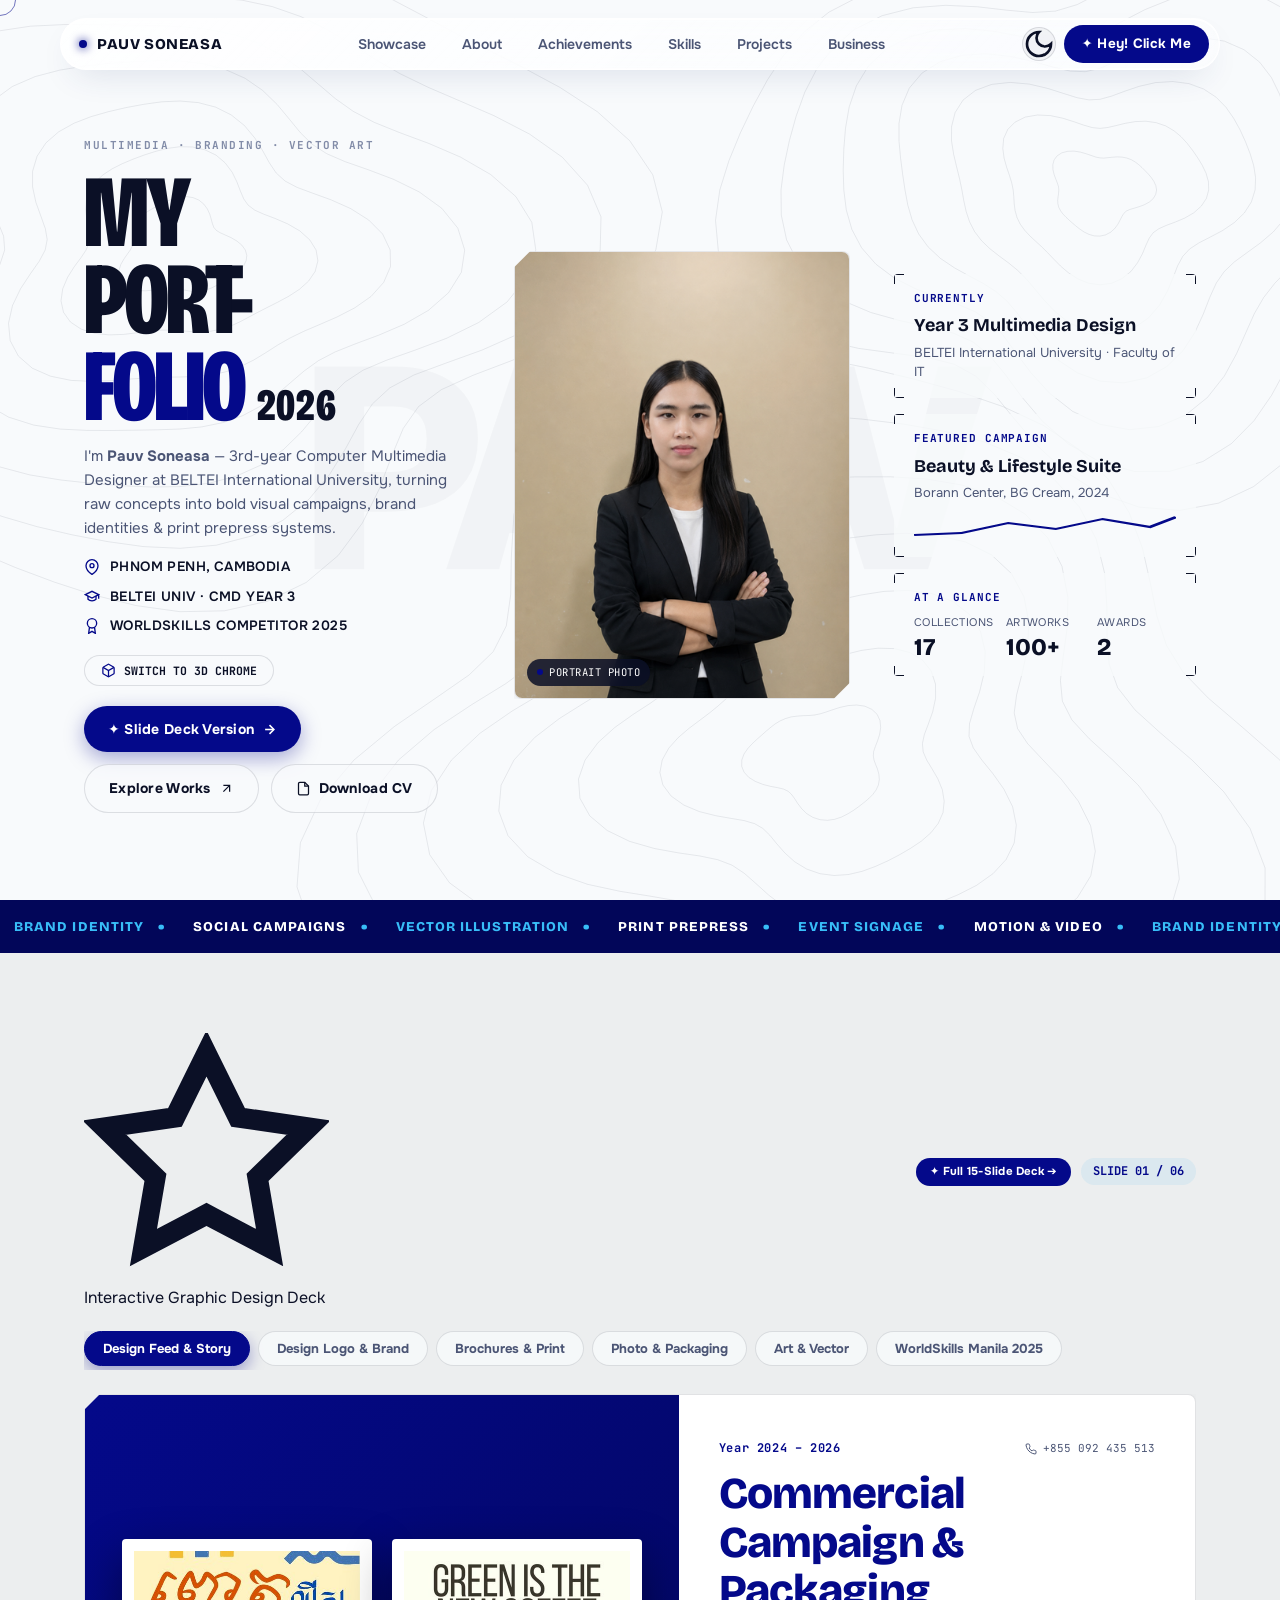
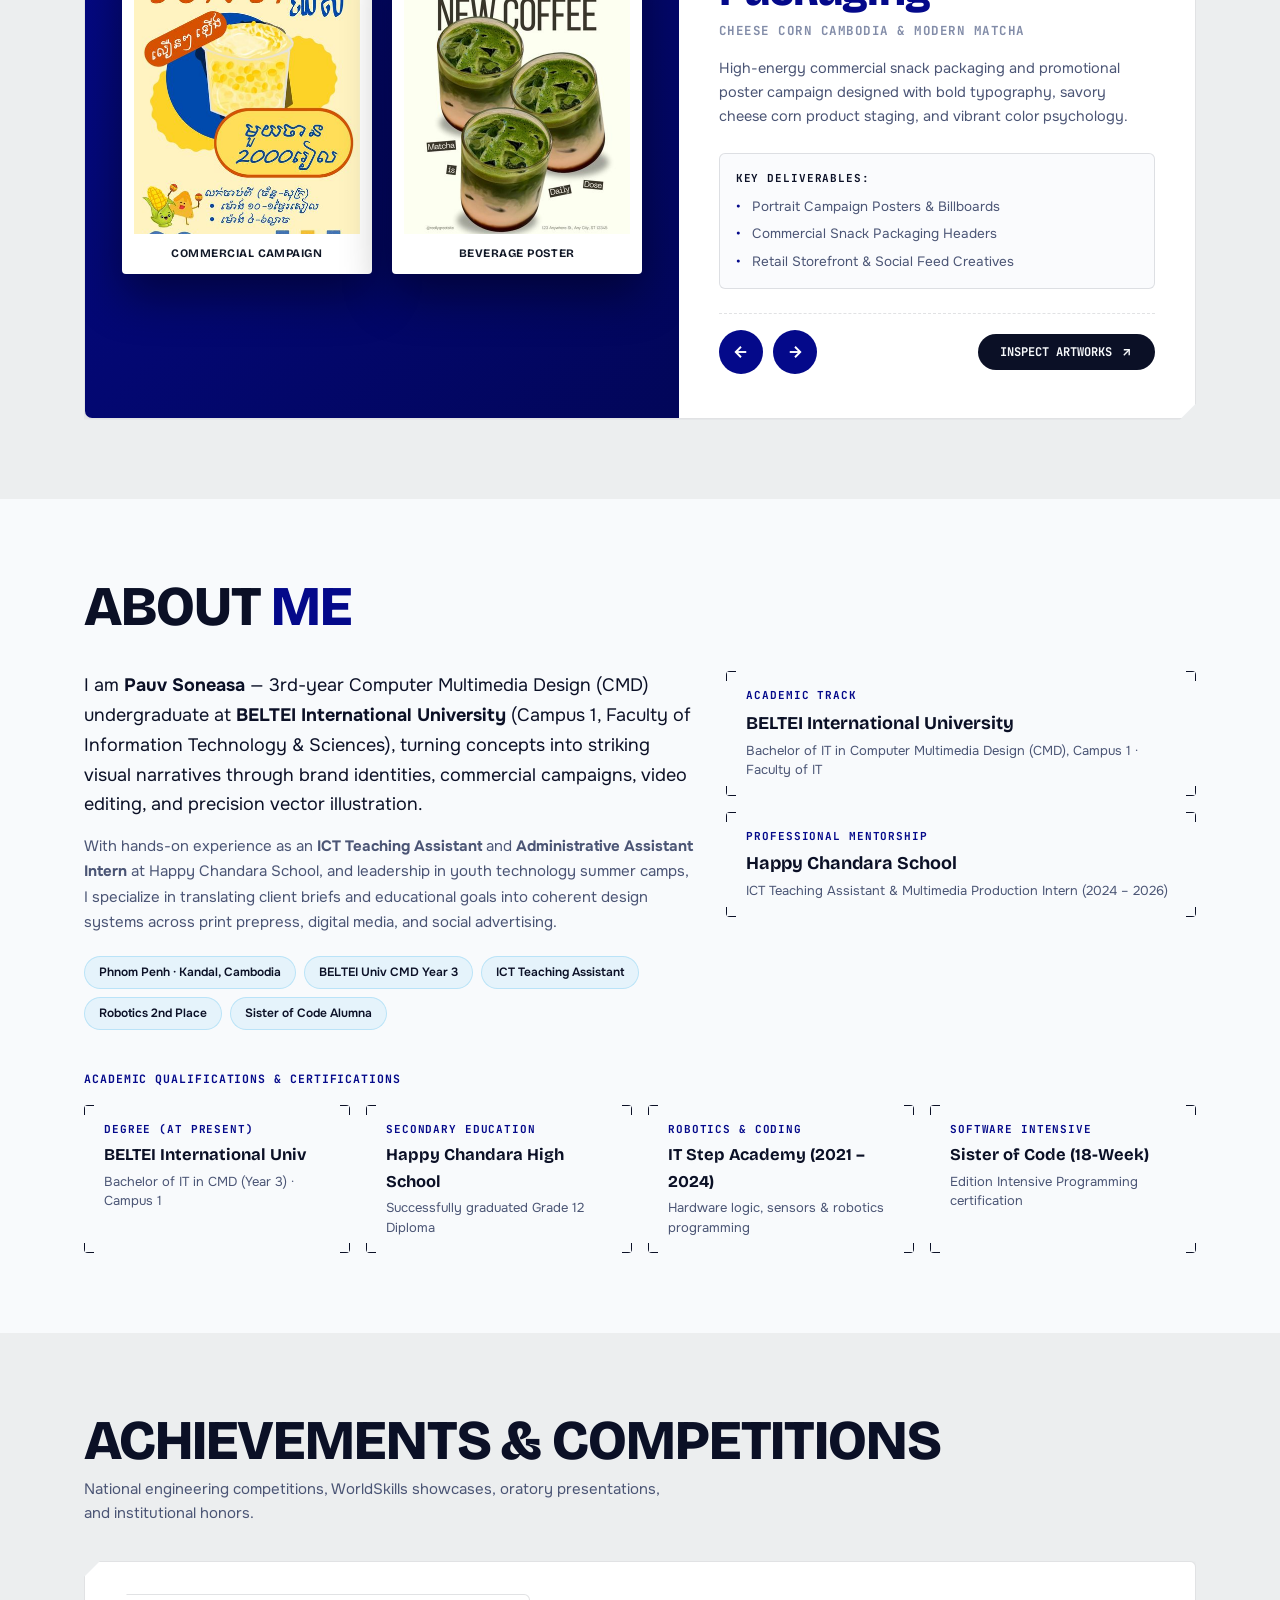
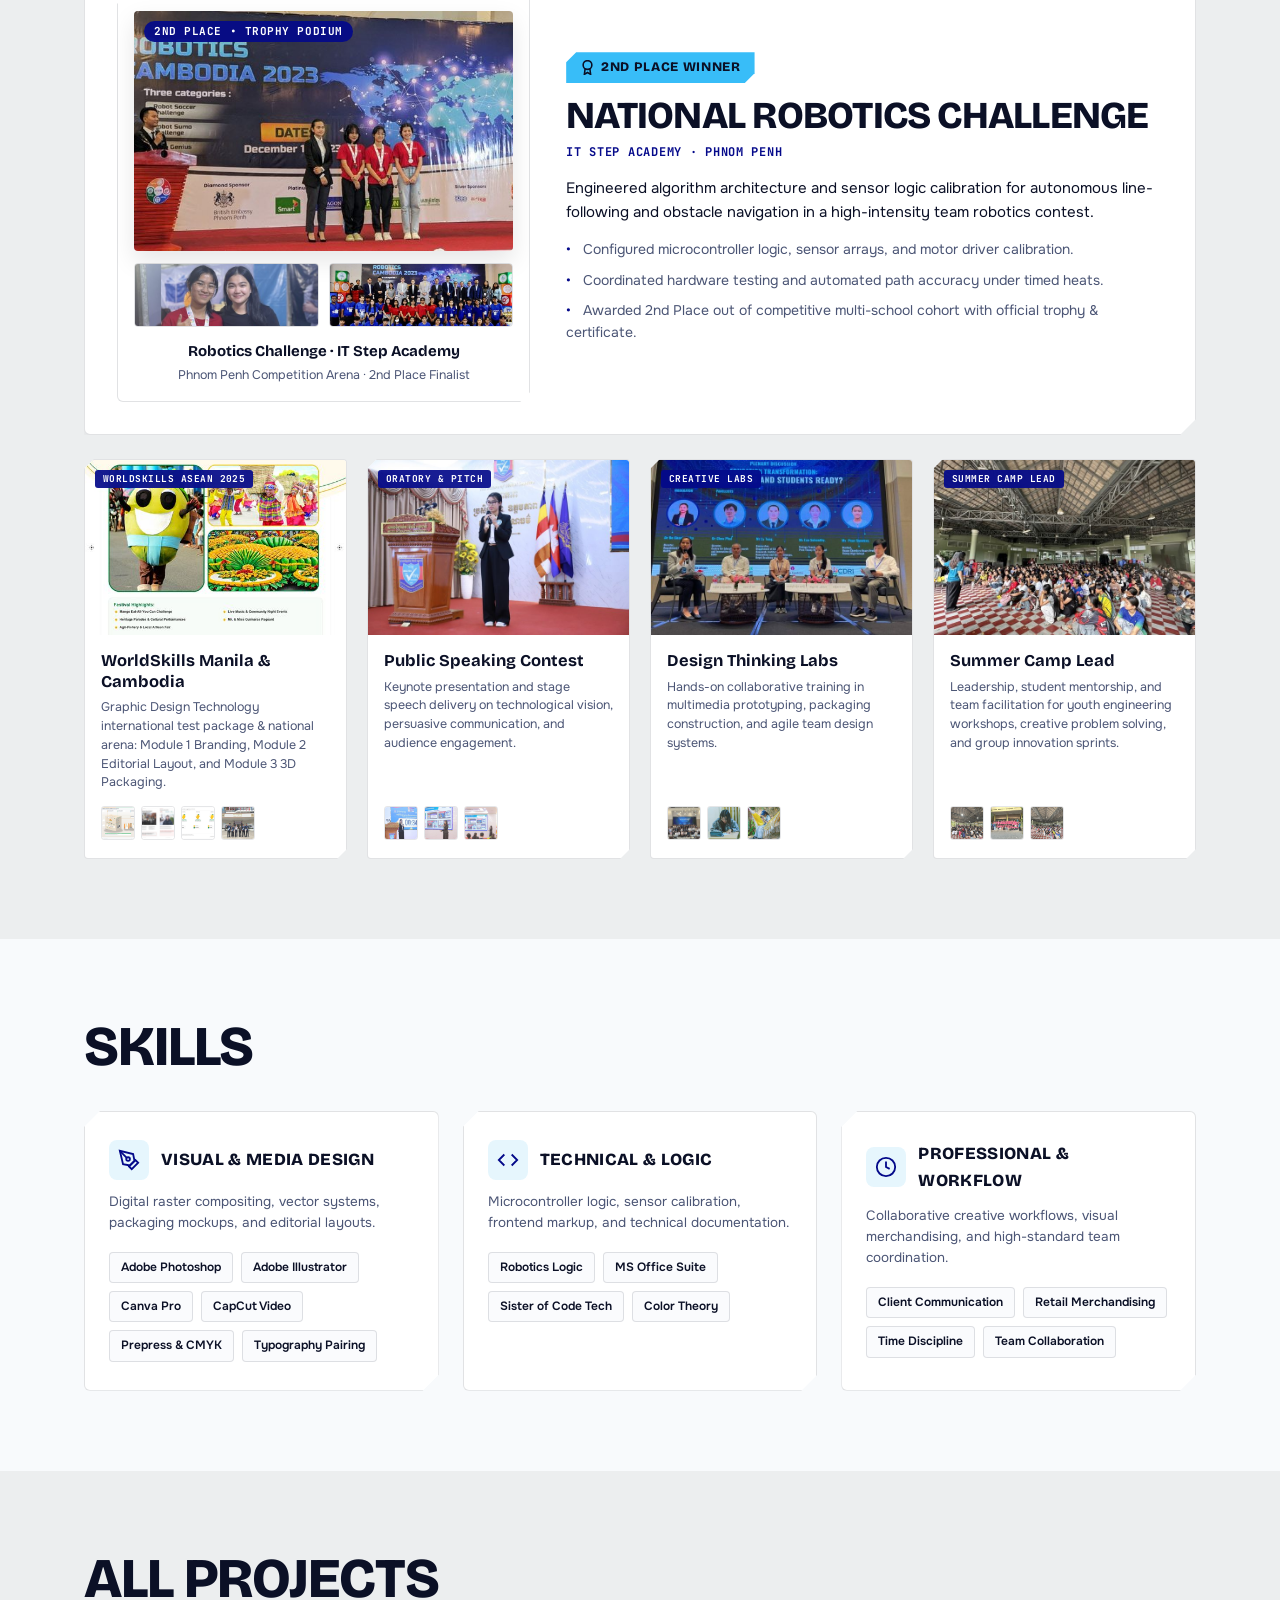
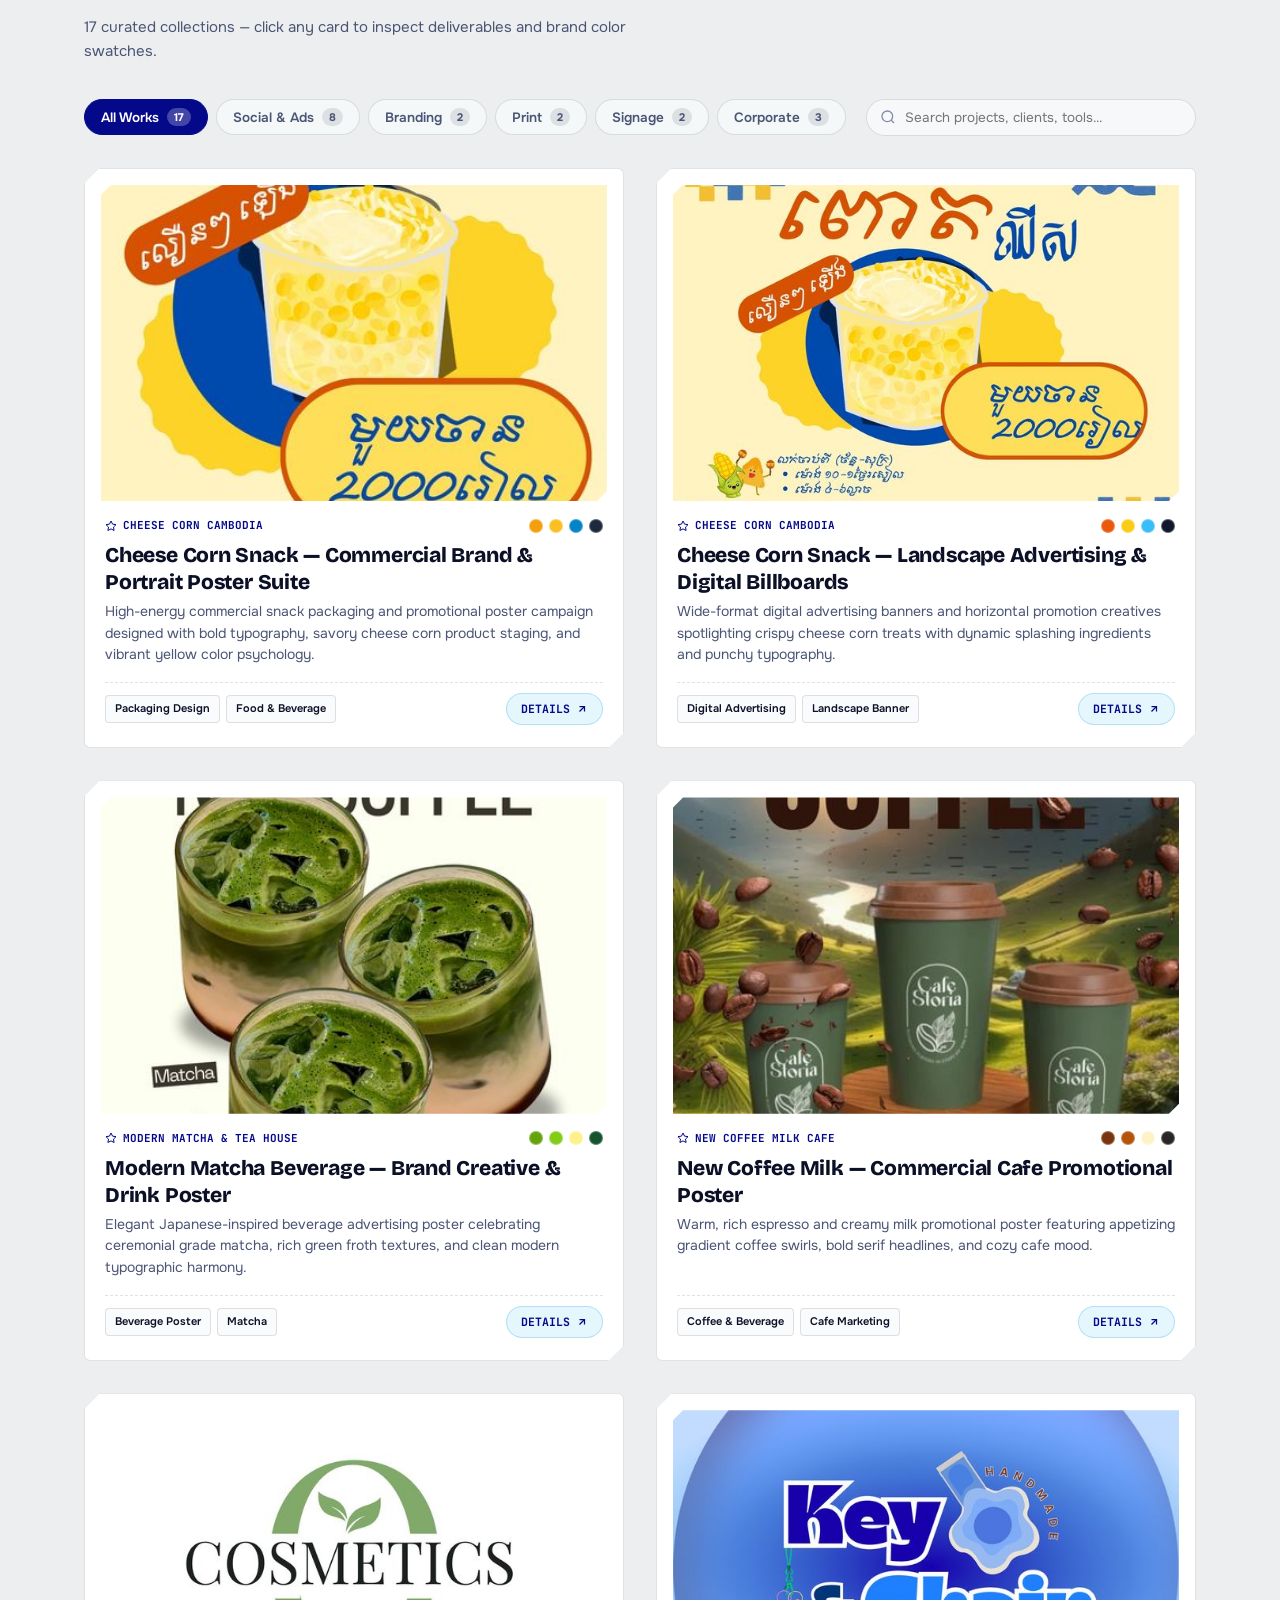
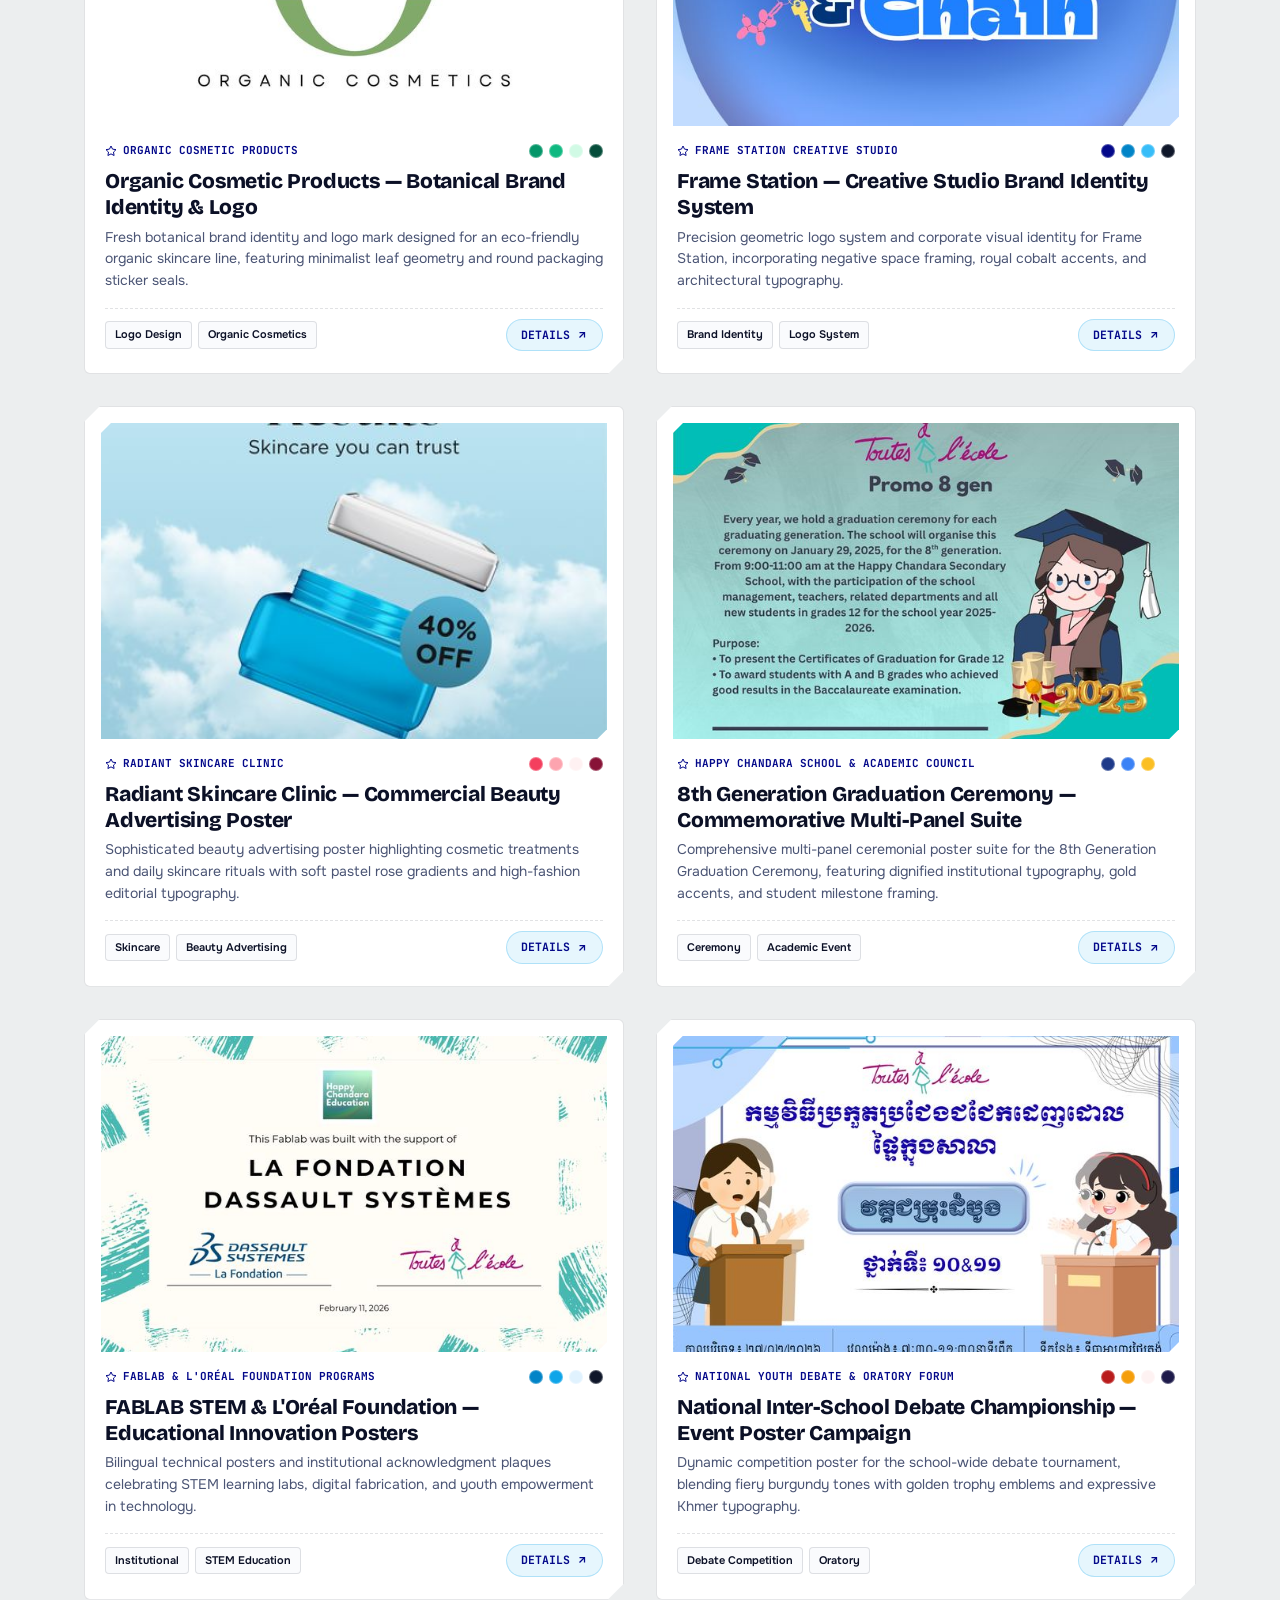
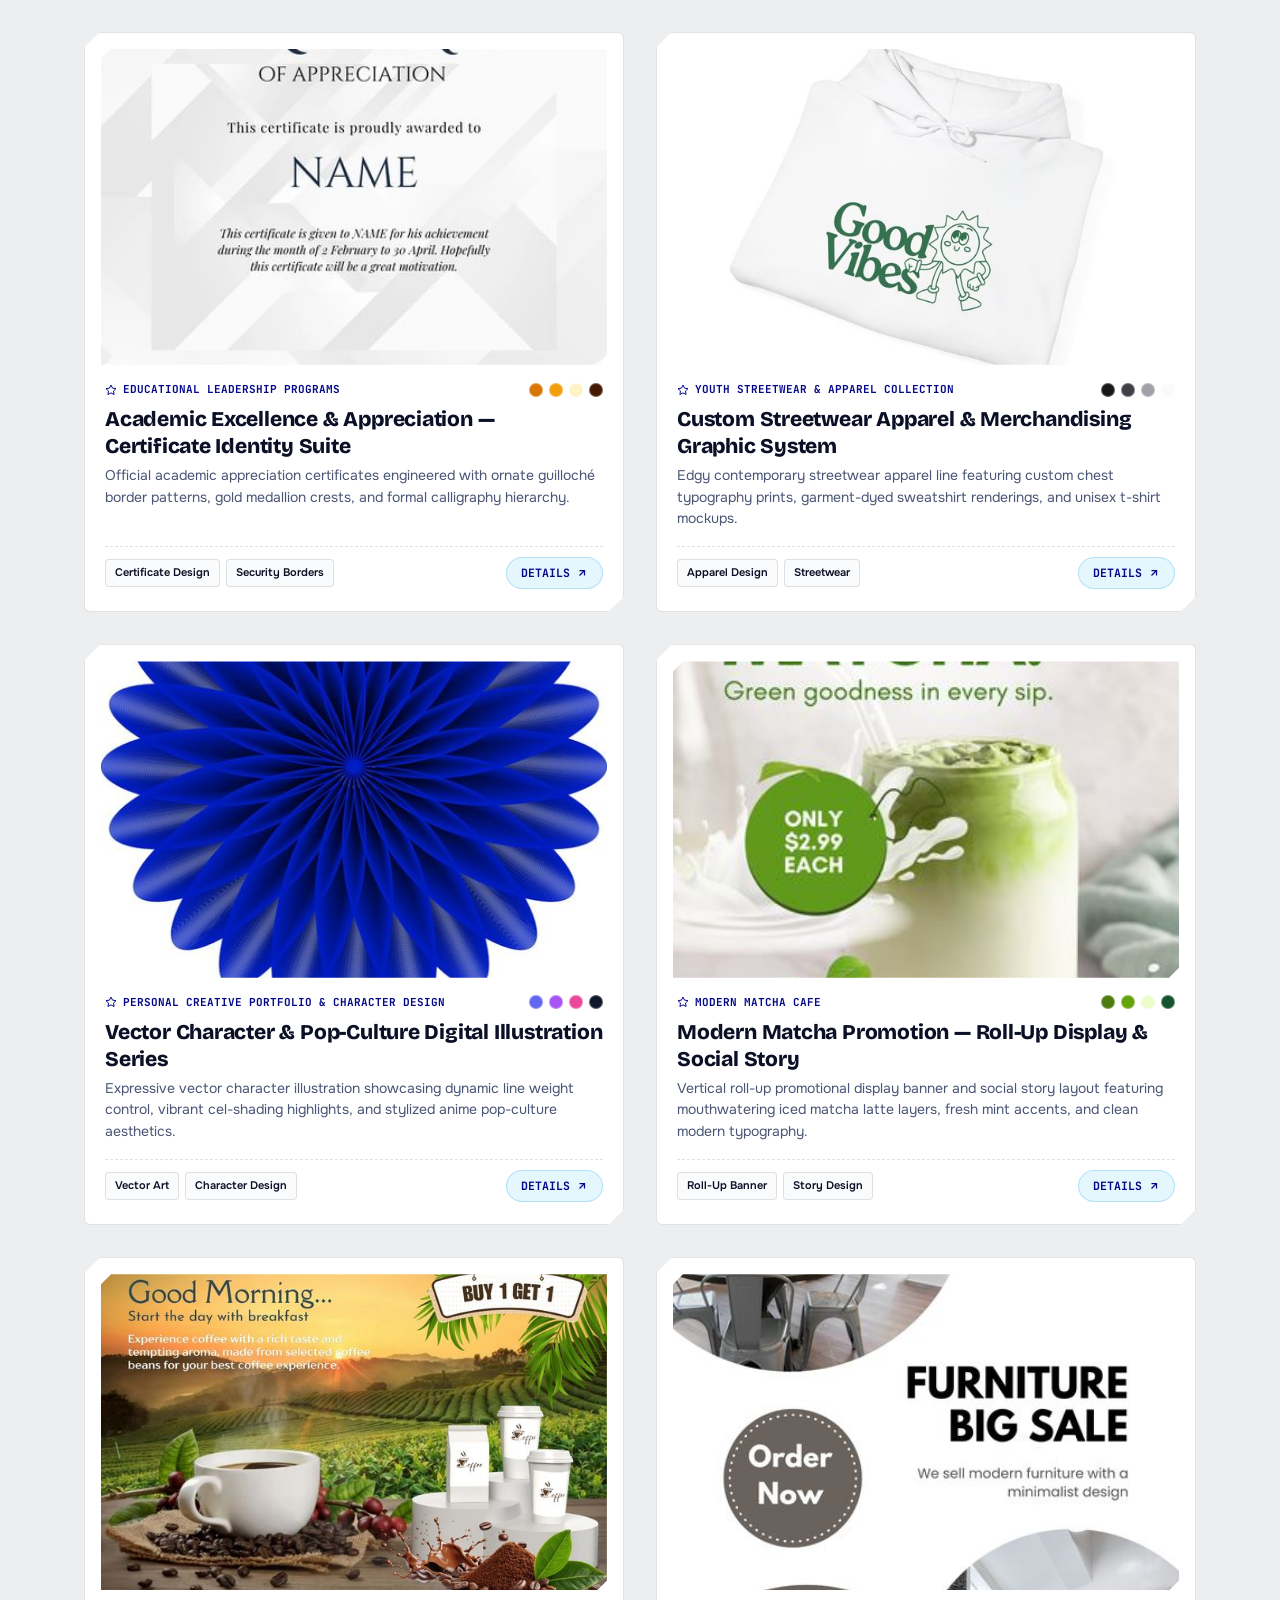
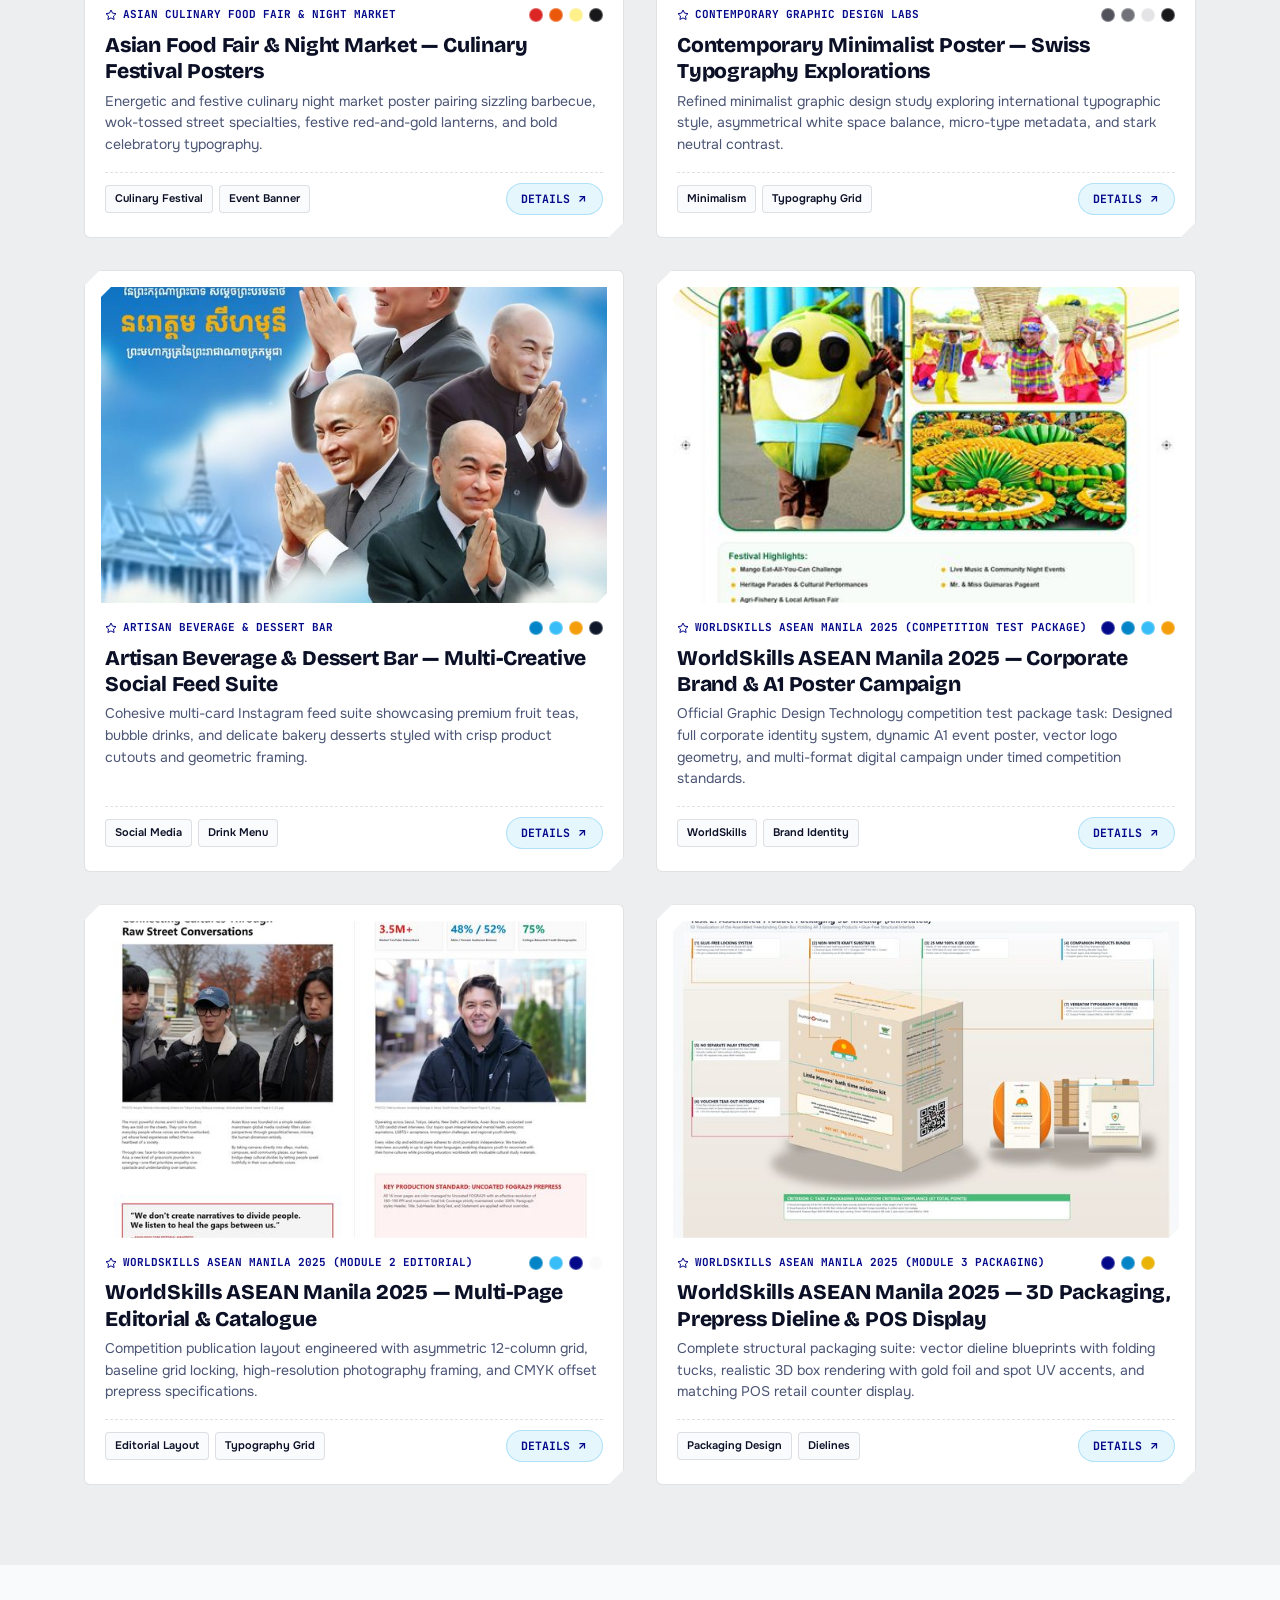
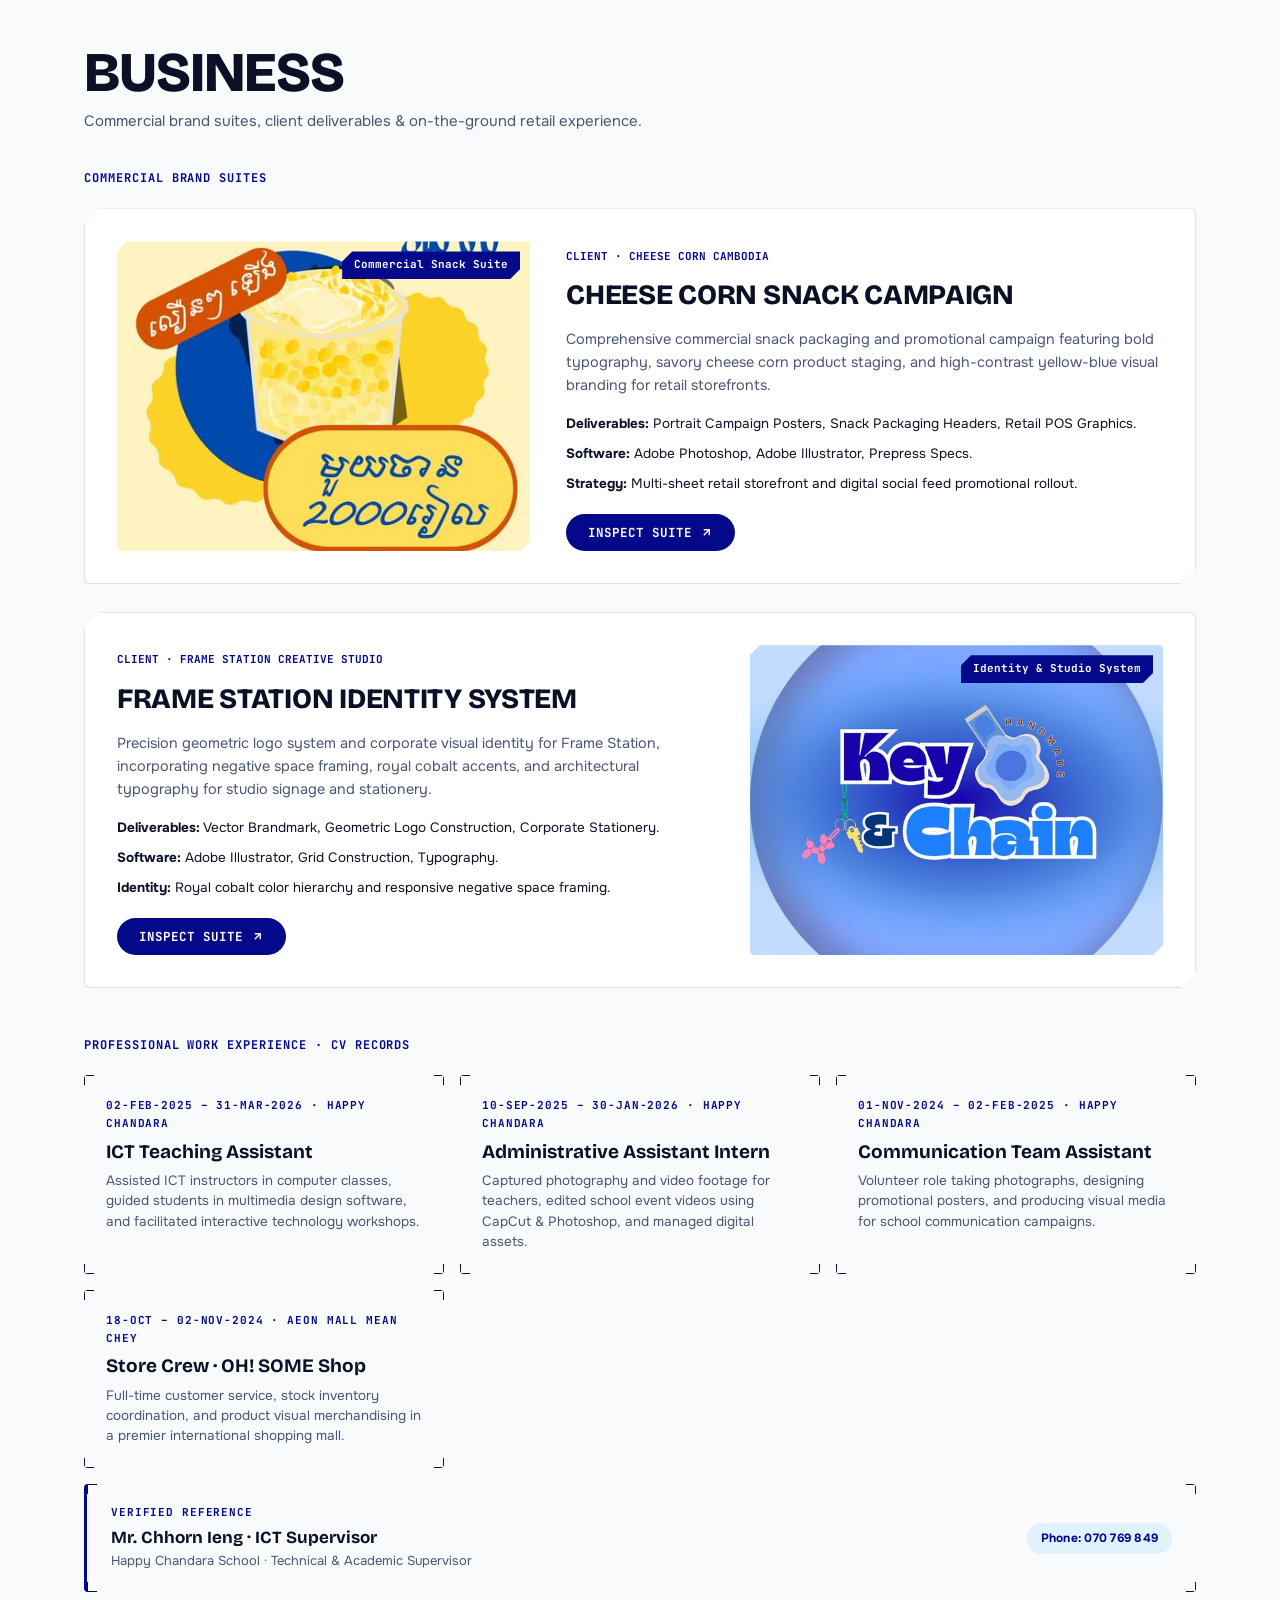
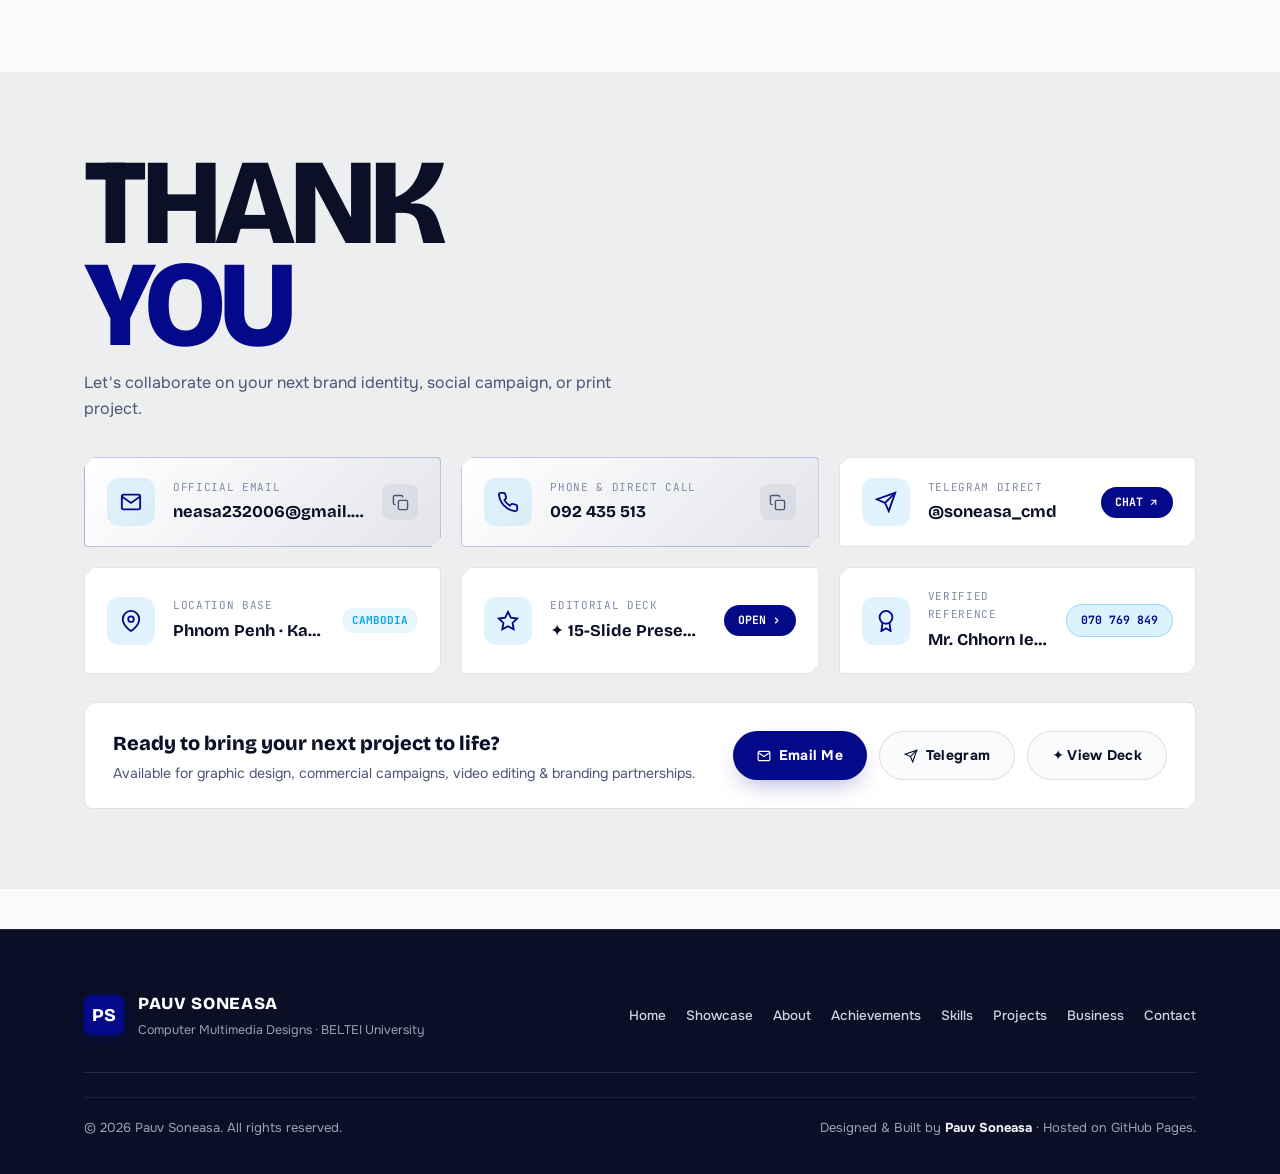
==== commit 20af58cf: "Replace teammate legacy artworks with Pauv Soneasa authentic artworks and solo attribution" ====
--- a/index.html
+++ b/index.html
@@ -8,7 +8,7 @@
   <meta name="description"
     content="Portfolio of Pauv Soneasa, Computer Multimedia & Graphic Designer specializing in brand identity, social campaigns, print prepress, and digital art. Year 3, BELTEI International University.">
   <meta name="keywords"
-    content="Pauv Soneasa, Multimedia Designer, Graphic Designer Cambodia, Portfolio, Brand Identity, SOK SEREYVISAL, Graphic Design Deck">
+    content="Pauv Soneasa, Multimedia Designer, Graphic Designer Cambodia, Portfolio, Brand Identity, Graphic Design Technology, WorldSkills ASEAN 2025">
   <meta name="author" content="Pauv Soneasa">
   <meta property="og:title" content="Pauv Soneasa — Creative Multimedia & Graphic Designer">
   <meta property="og:description"
@@ -143,10 +143,10 @@
             </li>
             <li>
               <svg class="meta-icon" viewBox="0 0 24 24" fill="none" stroke="currentColor" stroke-width="2">
-                <polyline points="16 18 22 12 16 6"></polyline>
-                <polyline points="8 6 2 12 8 18"></polyline>
+                <circle cx="12" cy="8" r="7"></circle>
+                <polyline points="8.21 13.89 7 23 12 20 17 23 15.79 13.88"></polyline>
               </svg>
-              <span>Creative Duo w/ SOK SEREYVISAL</span>
+              <span>WorldSkills Competitor 2025</span>
             </li>
           </ul>
 
@@ -323,14 +323,14 @@
           <div class="deck-media-panel" id="deckMediaPanel">
             <!-- Framed Artwork Cards populated dynamically -->
             <div class="framed-art-card float-a">
-              <img src="assets/artworks/thumbs/artwork_03_thumb.jpg" alt="Featured Media 1" id="deckImg1"
+              <img src="assets/images/my-artwork/thumbs/cheese_corn_portrait_01.jpg" alt="Cheese Corn Snack Campaign" id="deckImg1"
                 loading="lazy">
-              <span class="framed-card-caption" id="deckCaption1">Feed Poster</span>
+              <span class="framed-card-caption" id="deckCaption1">Commercial Campaign</span>
             </div>
             <div class="framed-art-card float-b">
-              <img src="assets/artworks/thumbs/artwork_01_thumb.jpg" alt="Featured Media 2" id="deckImg2"
+              <img src="assets/images/my-artwork/thumbs/matcha_drink_poster.jpg" alt="Modern Matcha Drink Poster" id="deckImg2"
                 loading="lazy">
-              <span class="framed-card-caption" id="deckCaption2">Story Layout</span>
+              <span class="framed-card-caption" id="deckCaption2">Beverage Poster</span>
             </div>
           </div>
 
@@ -348,20 +348,19 @@
               </div>
             </div>
 
-            <h2 class="deck-title" id="deckTitle">Design Feed &amp; Story</h2>
-            <div class="deck-client-lead" id="deckClient">Borann Center, BG Cream &amp; Socheat Skin Care</div>
+            <h2 class="deck-title" id="deckTitle">Commercial Campaign &amp; Packaging</h2>
+            <div class="deck-client-lead" id="deckClient">Cheese Corn Cambodia &amp; Modern Matcha</div>
 
             <p class="deck-desc" id="deckDesc">
-              Multi-channel high-engagement promotional carousels, feed banners, and story sets engineered with
-              high-impact product cutouts, typography hierarchy, and cosmetic color staging.
+              High-energy commercial snack packaging and promotional poster campaign designed with bold typography, savory cheese corn product staging, and vibrant color psychology.
             </p>
 
             <div class="deck-deliverables-box">
               <div class="deck-sub-heading">KEY DELIVERABLES:</div>
               <ul class="deck-bullets" id="deckBullets">
-                <li>Instagram &amp; Facebook Feed Posters</li>
-                <li>Story Retouching &amp; Carousel Staging</li>
-                <li>Commercial Cosmetic Packaging Layouts</li>
+                <li>Portrait Campaign Posters &amp; Billboards</li>
+                <li>Commercial Snack Packaging Headers</li>
+                <li>Retail Storefront &amp; Social Feed Creatives</li>
               </ul>
             </div>
 
@@ -809,23 +808,23 @@
       <div class="business-category-block">
         <div class="business-block-tag">COMMERCIAL BRAND SUITES</div>
 
-        <!-- Business Card 1: Borann Center & BG Cream -->
+        <!-- Business Card 1: Cheese Corn Snack Campaign -->
         <div class="business-venture-card">
           <div class="venture-media">
-            <img src="assets/artworks/thumbs/artwork_03_thumb.jpg" alt="Borann Center Commercial Suite" loading="lazy">
-            <div class="venture-media-badge">Commercial Beauty Suite</div>
+            <img src="assets/images/my-artwork/thumbs/cheese_corn_portrait_01.jpg" alt="Cheese Corn Commercial Snack Suite" loading="lazy">
+            <div class="venture-media-badge">Commercial Snack Suite</div>
           </div>
           <div class="venture-details">
-            <div class="card-client-tag">CLIENT &middot; BORANN CENTER</div>
-            <h3 class="venture-title">BORANN CENTER &amp; BG CREAM</h3>
+            <div class="card-client-tag">CLIENT &middot; CHEESE CORN CAMBODIA</div>
+            <h3 class="venture-title">CHEESE CORN SNACK CAMPAIGN</h3>
             <p class="venture-desc">
-              Comprehensive social media marketing campaign and product packaging staging for organic cosmetics and
-              Pinkfong merchandise. Optimized for high engagement on Facebook &amp; Instagram.
+              Comprehensive commercial snack packaging and promotional campaign featuring bold typography, savory cheese
+              corn product staging, and high-contrast yellow-blue visual branding for retail storefronts.
             </p>
             <ul class="venture-bullets">
-              <li><strong>Deliverables:</strong> Feed Posters, Packaging Retouching, Social Carousel.</li>
-              <li><strong>Software:</strong> Adobe Photoshop, Adobe Illustrator, Canva Pro.</li>
-              <li><strong>Synergy:</strong> Developed in collaborative partnership with SOK SEREYVISAL.</li>
+              <li><strong>Deliverables:</strong> Portrait Campaign Posters, Snack Packaging Headers, Retail POS Graphics.</li>
+              <li><strong>Software:</strong> Adobe Photoshop, Adobe Illustrator, Prepress Specs.</li>
+              <li><strong>Strategy:</strong> Multi-sheet retail storefront and digital social feed promotional rollout.</li>
             </ul>
             <div class="venture-actions">
               <button class="venture-btn" onclick="openProjectLightboxById(1)">
@@ -839,26 +838,26 @@
           </div>
         </div>
 
-        <!-- Business Card 2: CSL Travel & Tours -->
+        <!-- Business Card 2: Frame Station Identity System -->
         <div class="business-venture-card is-reverse">
           <div class="venture-media">
-            <img src="assets/artworks/thumbs/artwork_04_thumb.jpg" alt="CSL Travel & Tours Collateral" loading="lazy">
-            <div class="venture-media-badge">Tourism &amp; Print Prepress</div>
+            <img src="assets/images/my-artwork/thumbs/logo_frame_station.jpg" alt="Frame Station Identity System" loading="lazy">
+            <div class="venture-media-badge">Identity &amp; Studio System</div>
           </div>
           <div class="venture-details">
-            <div class="card-client-tag">CLIENT &middot; CSL TRAVEL &amp; TOURS</div>
-            <h3 class="venture-title">CSL INTERNATIONAL TRAVEL</h3>
+            <div class="card-client-tag">CLIENT &middot; FRAME STATION CREATIVE STUDIO</div>
+            <h3 class="venture-title">FRAME STATION IDENTITY SYSTEM</h3>
             <p class="venture-desc">
-              High-resolution print prepress collateral, luxury tour brochures for Angkor Wat heritage trips, and
-              seasonal promotional flight discount banners for Singapore Airlines and Malaysia Airlines.
+              Precision geometric logo system and corporate visual identity for Frame Station, incorporating negative
+              space framing, royal cobalt accents, and architectural typography for studio signage and stationery.
             </p>
             <ul class="venture-bullets">
-              <li><strong>Deliverables:</strong> Tri-fold Leaflets, Tour Itinerary Decks, Offset Print Runs.</li>
-              <li><strong>Prepress:</strong> CMYK color separation, bleed calibration, vector geometry.</li>
-              <li><strong>Synergy:</strong> Developed in collaborative partnership with SOK SEREYVISAL.</li>
+              <li><strong>Deliverables:</strong> Vector Brandmark, Geometric Logo Construction, Corporate Stationery.</li>
+              <li><strong>Software:</strong> Adobe Illustrator, Grid Construction, Typography.</li>
+              <li><strong>Identity:</strong> Royal cobalt color hierarchy and responsive negative space framing.</li>
             </ul>
             <div class="venture-actions">
-              <button class="venture-btn" onclick="openProjectLightboxById(2)">
+              <button class="venture-btn" onclick="openProjectLightboxById(6)">
                 <span>INSPECT SUITE</span>
                 <svg width="13" height="13" viewBox="0 0 24 24" fill="none" stroke="currentColor" stroke-width="2.5">
                   <line x1="7" y1="17" x2="17" y2="7"></line>
@@ -1092,7 +1091,7 @@
       </div>
       <div class="footer-bottom">
         <div>&copy; 2026 Pauv Soneasa. All rights reserved.</div>
-        <div class="footer-credit">Artistic collaboration with <strong>SOK SEREYVISAL</strong> &middot; Hosted on GitHub
+        <div class="footer-credit">Designed &amp; Built by <strong>Pauv Soneasa</strong> &middot; Hosted on GitHub
           Pages.</div>
       </div>
     </div>
@@ -1160,8 +1159,8 @@
           <div class="sidebar-tools-grid" id="lightboxTools"></div>
         </div>
         <div class="sidebar-collab-box">
-          <div style="font-weight:700;color:var(--crimson);margin-bottom:4px;">Creative Synergy</div>
-          <div>Produced in artistic partnership with <strong>SOK SEREYVISAL</strong>.</div>
+          <div style="font-weight:700;color:var(--crimson);margin-bottom:4px;">Solo Production</div>
+          <div>Created &amp; engineered by <strong>Pauv Soneasa</strong>.</div>
         </div>
       </aside>
     </div>
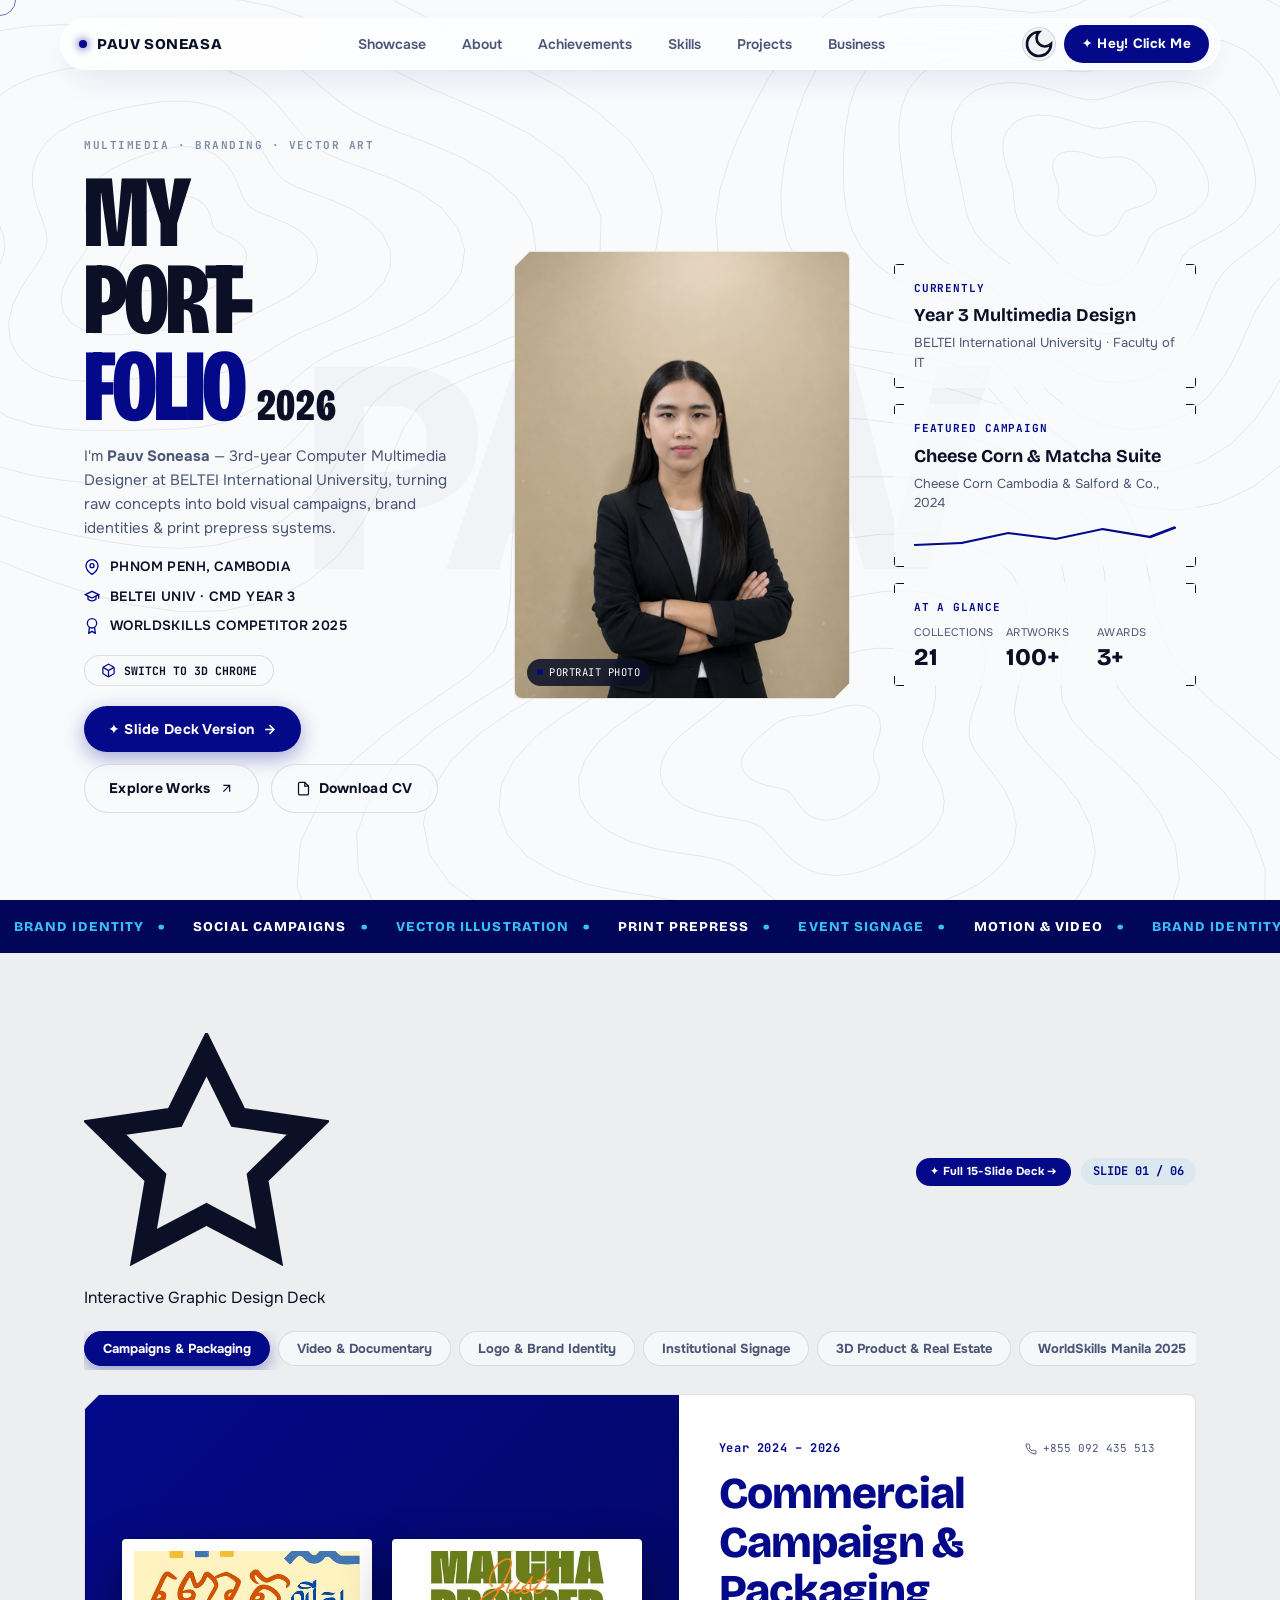
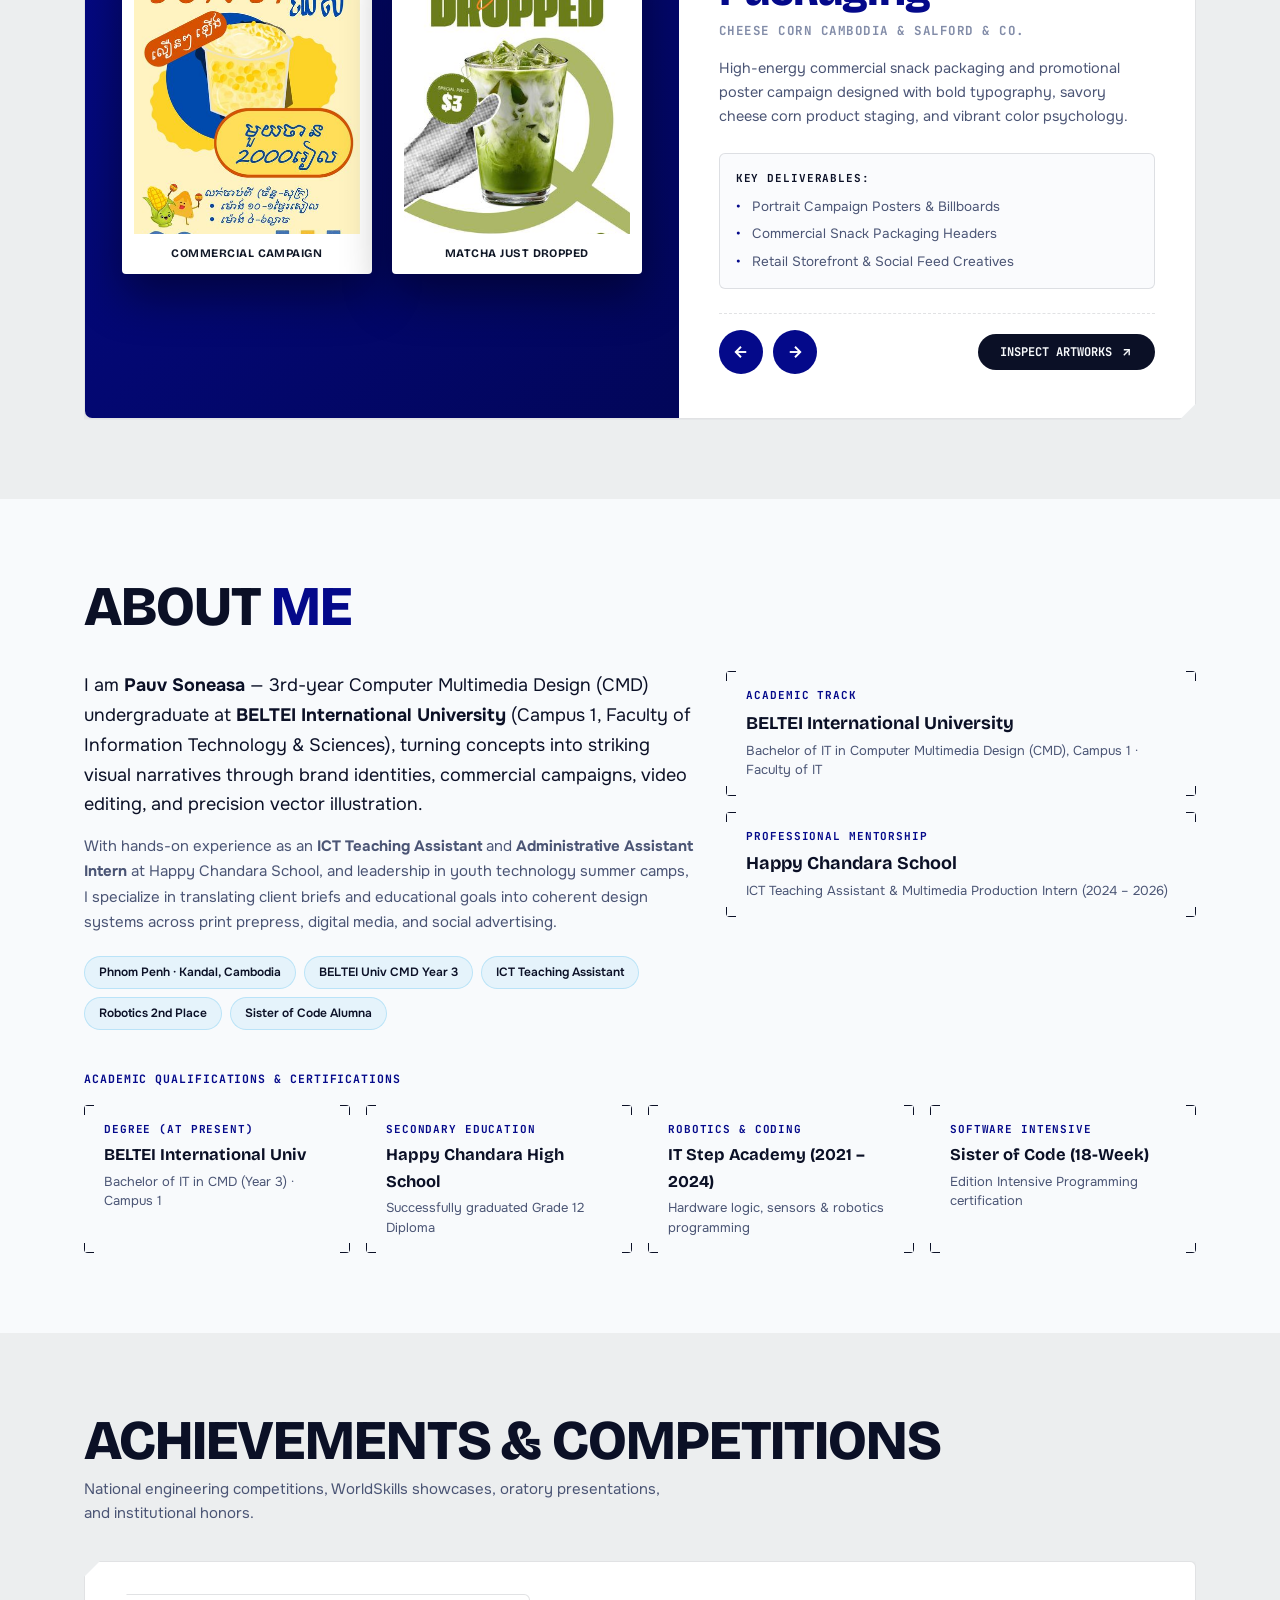
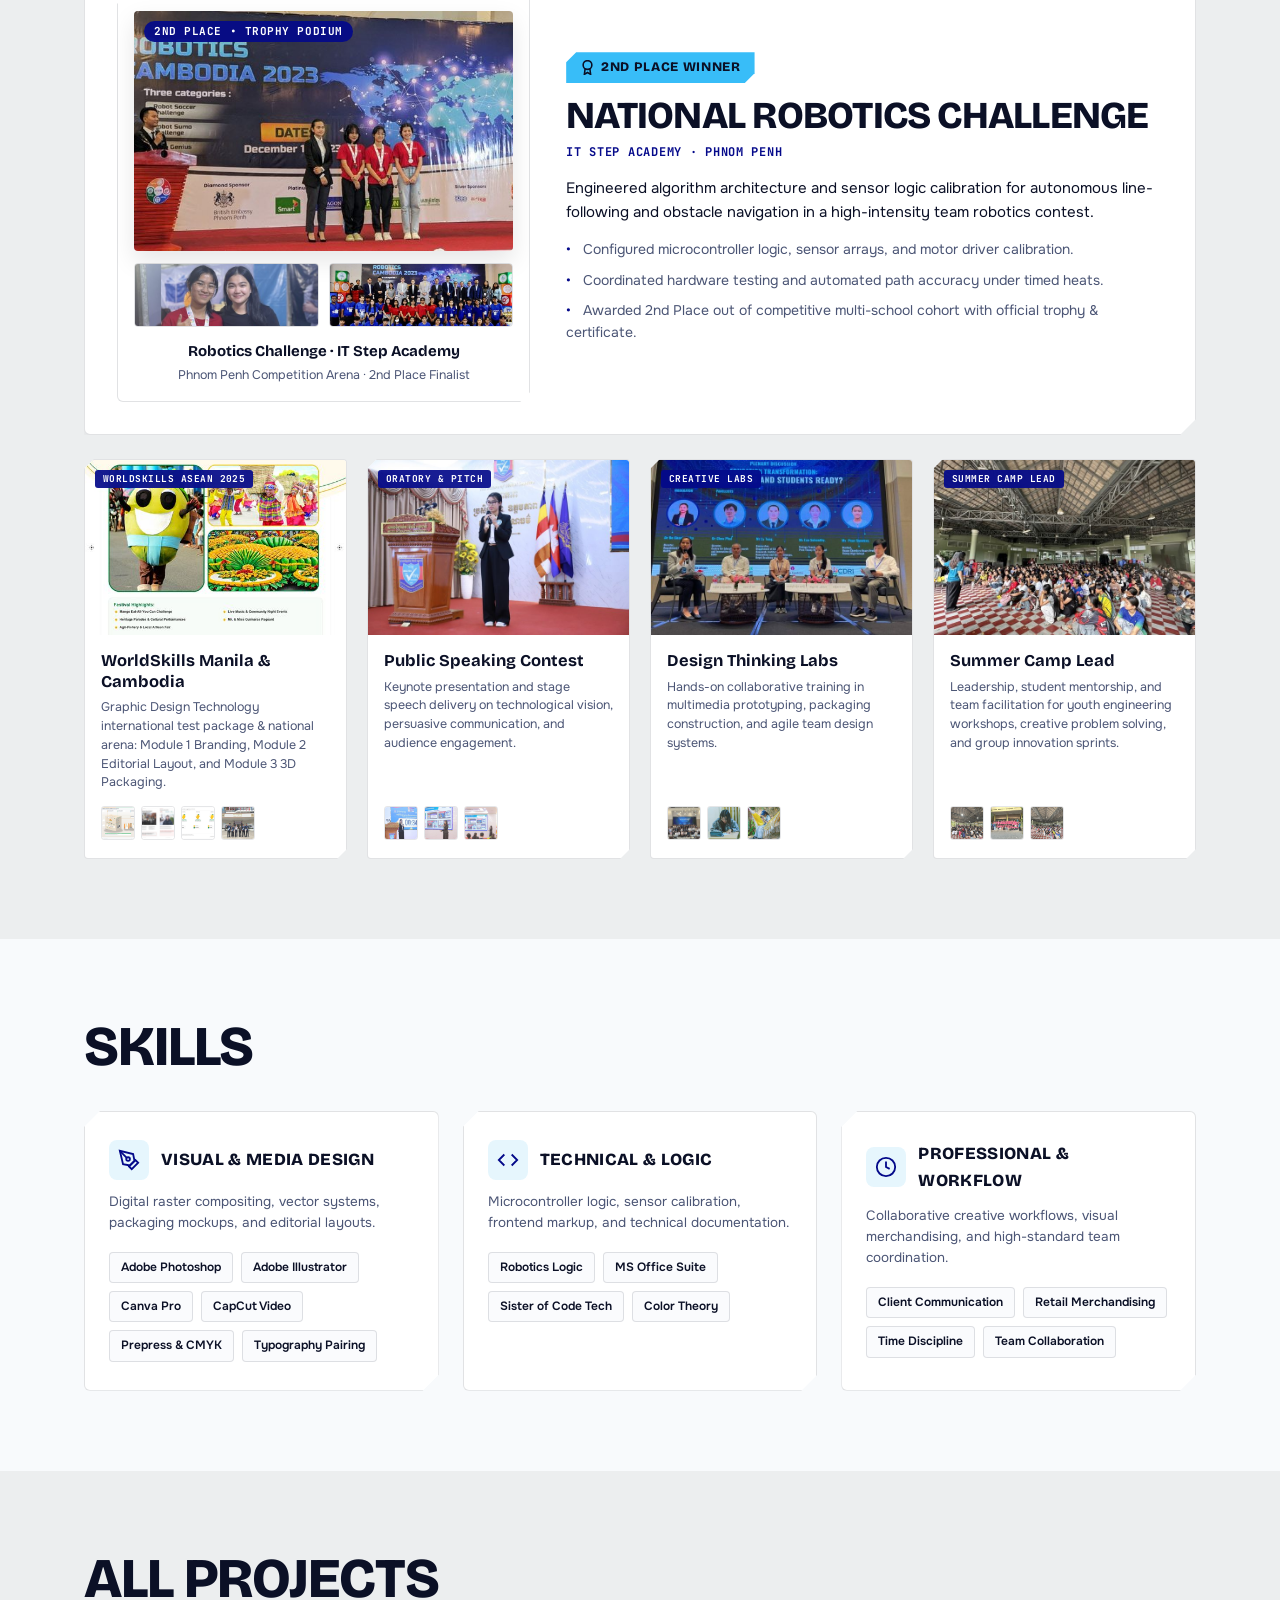
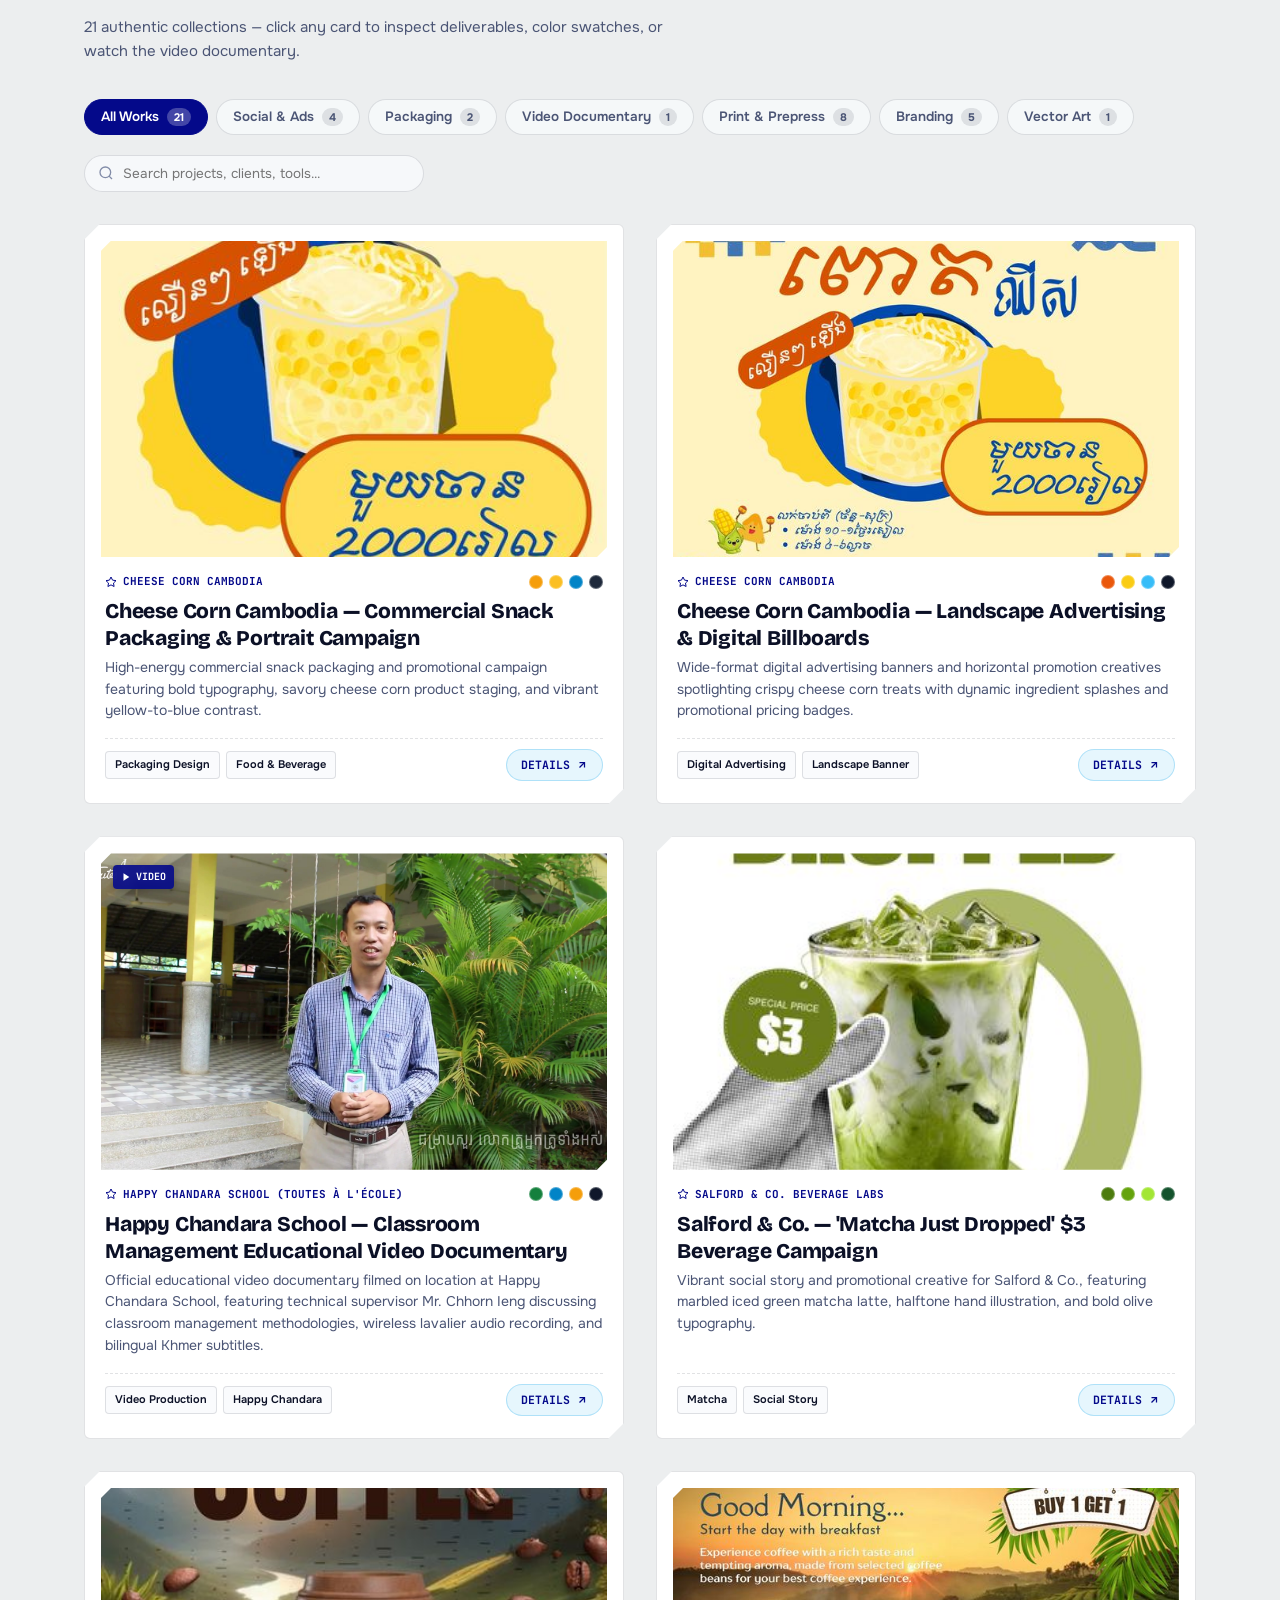
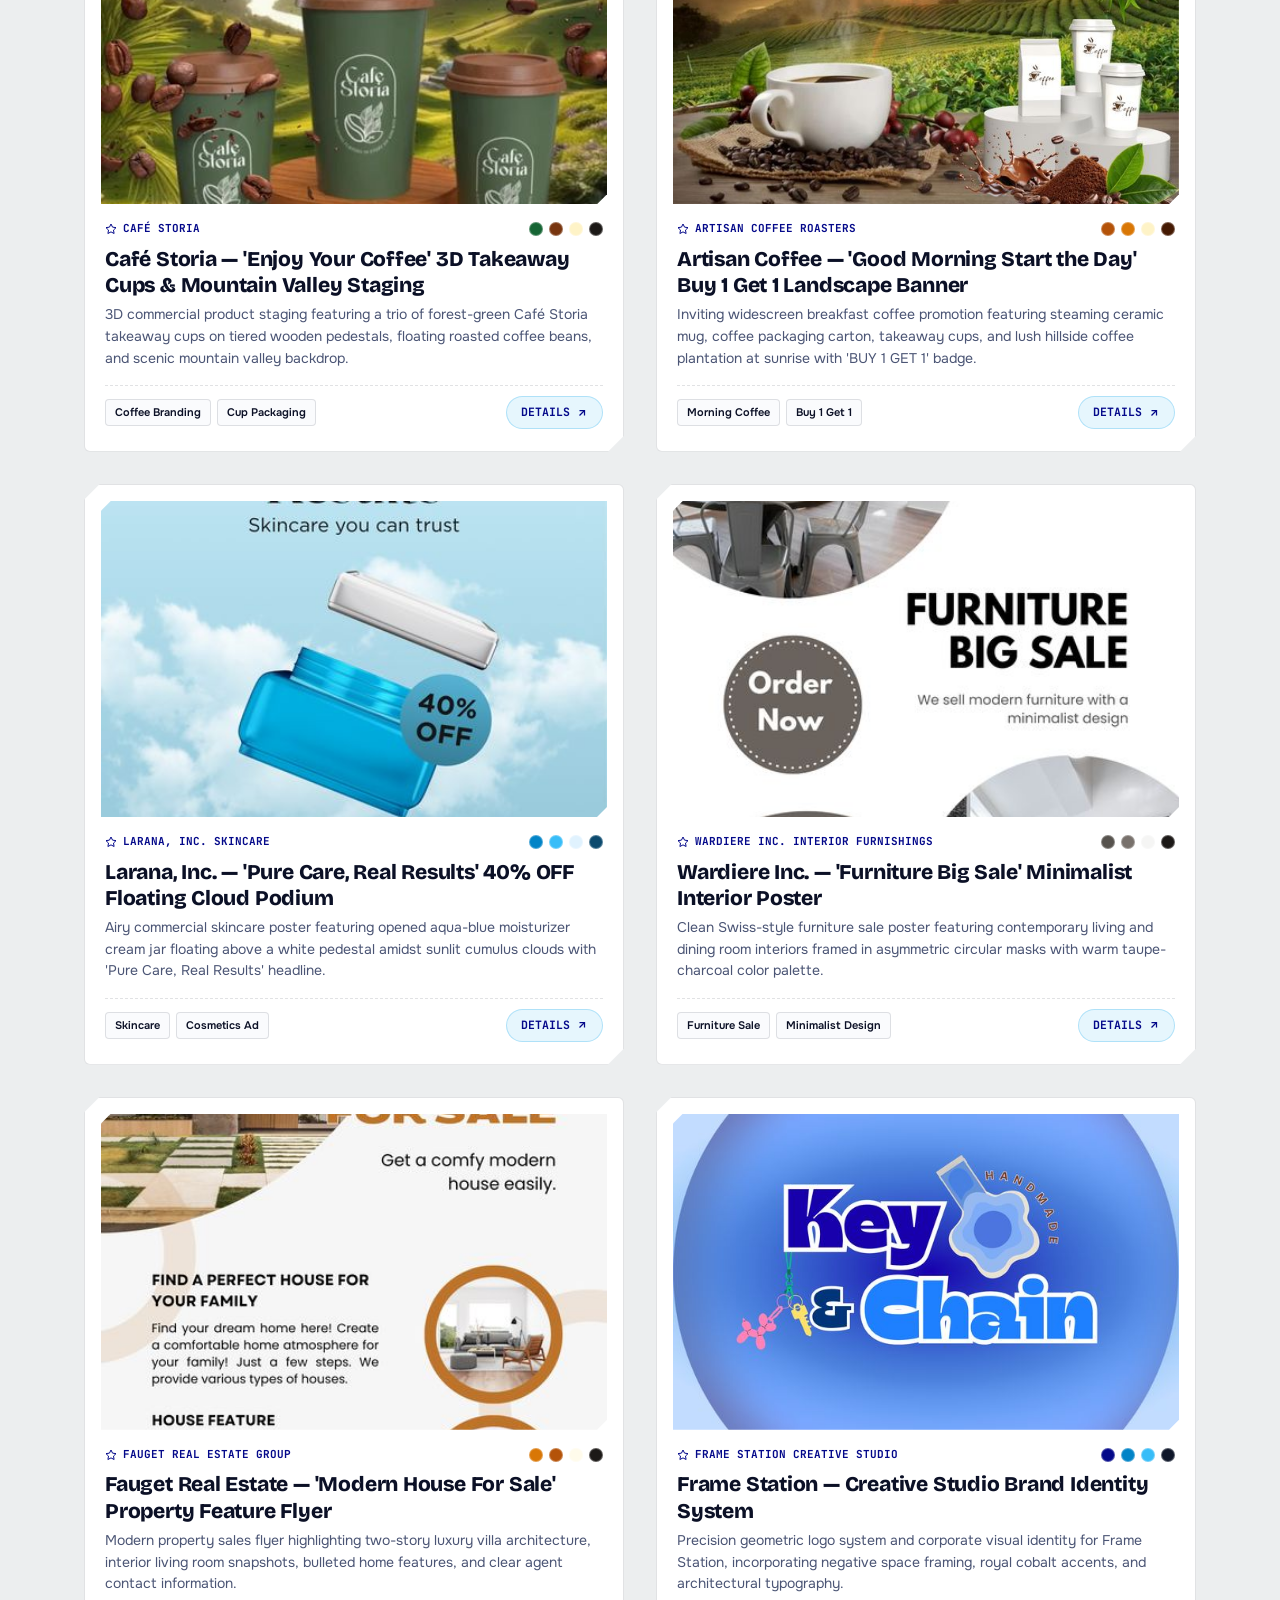
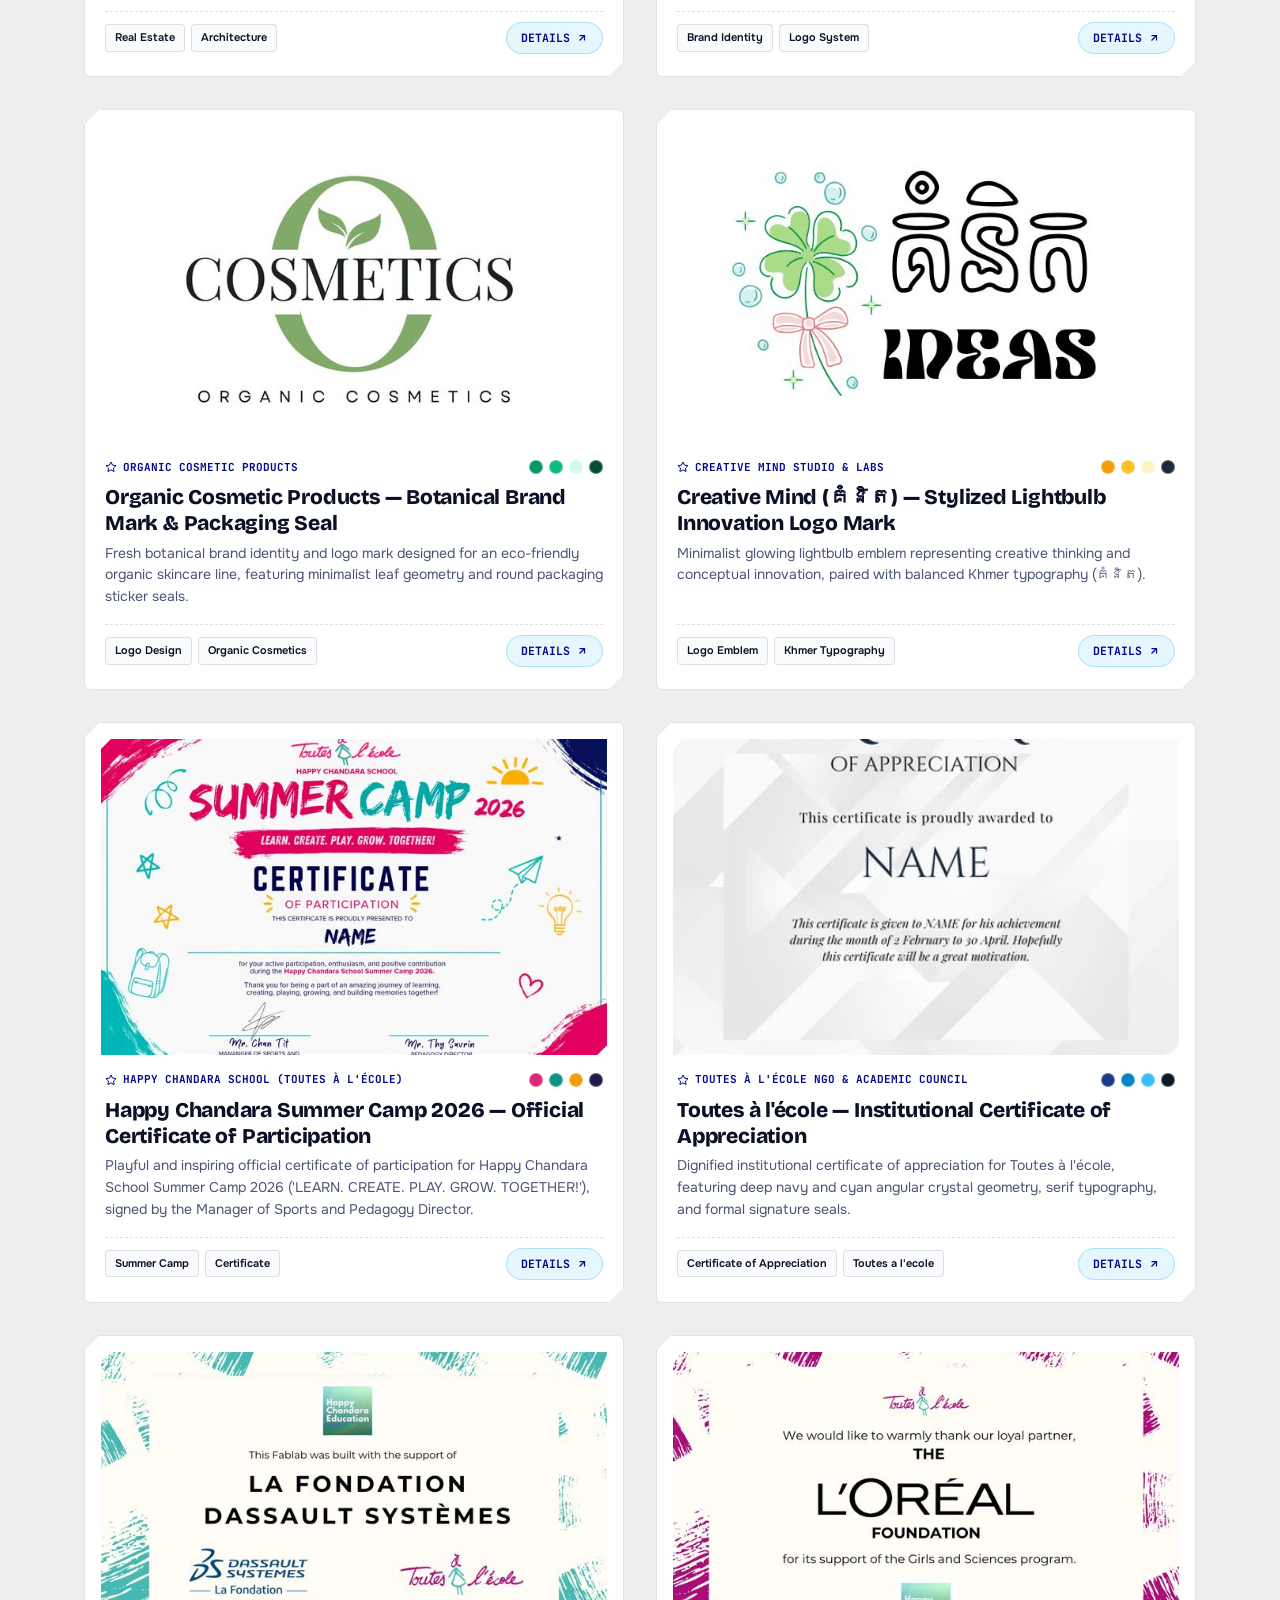
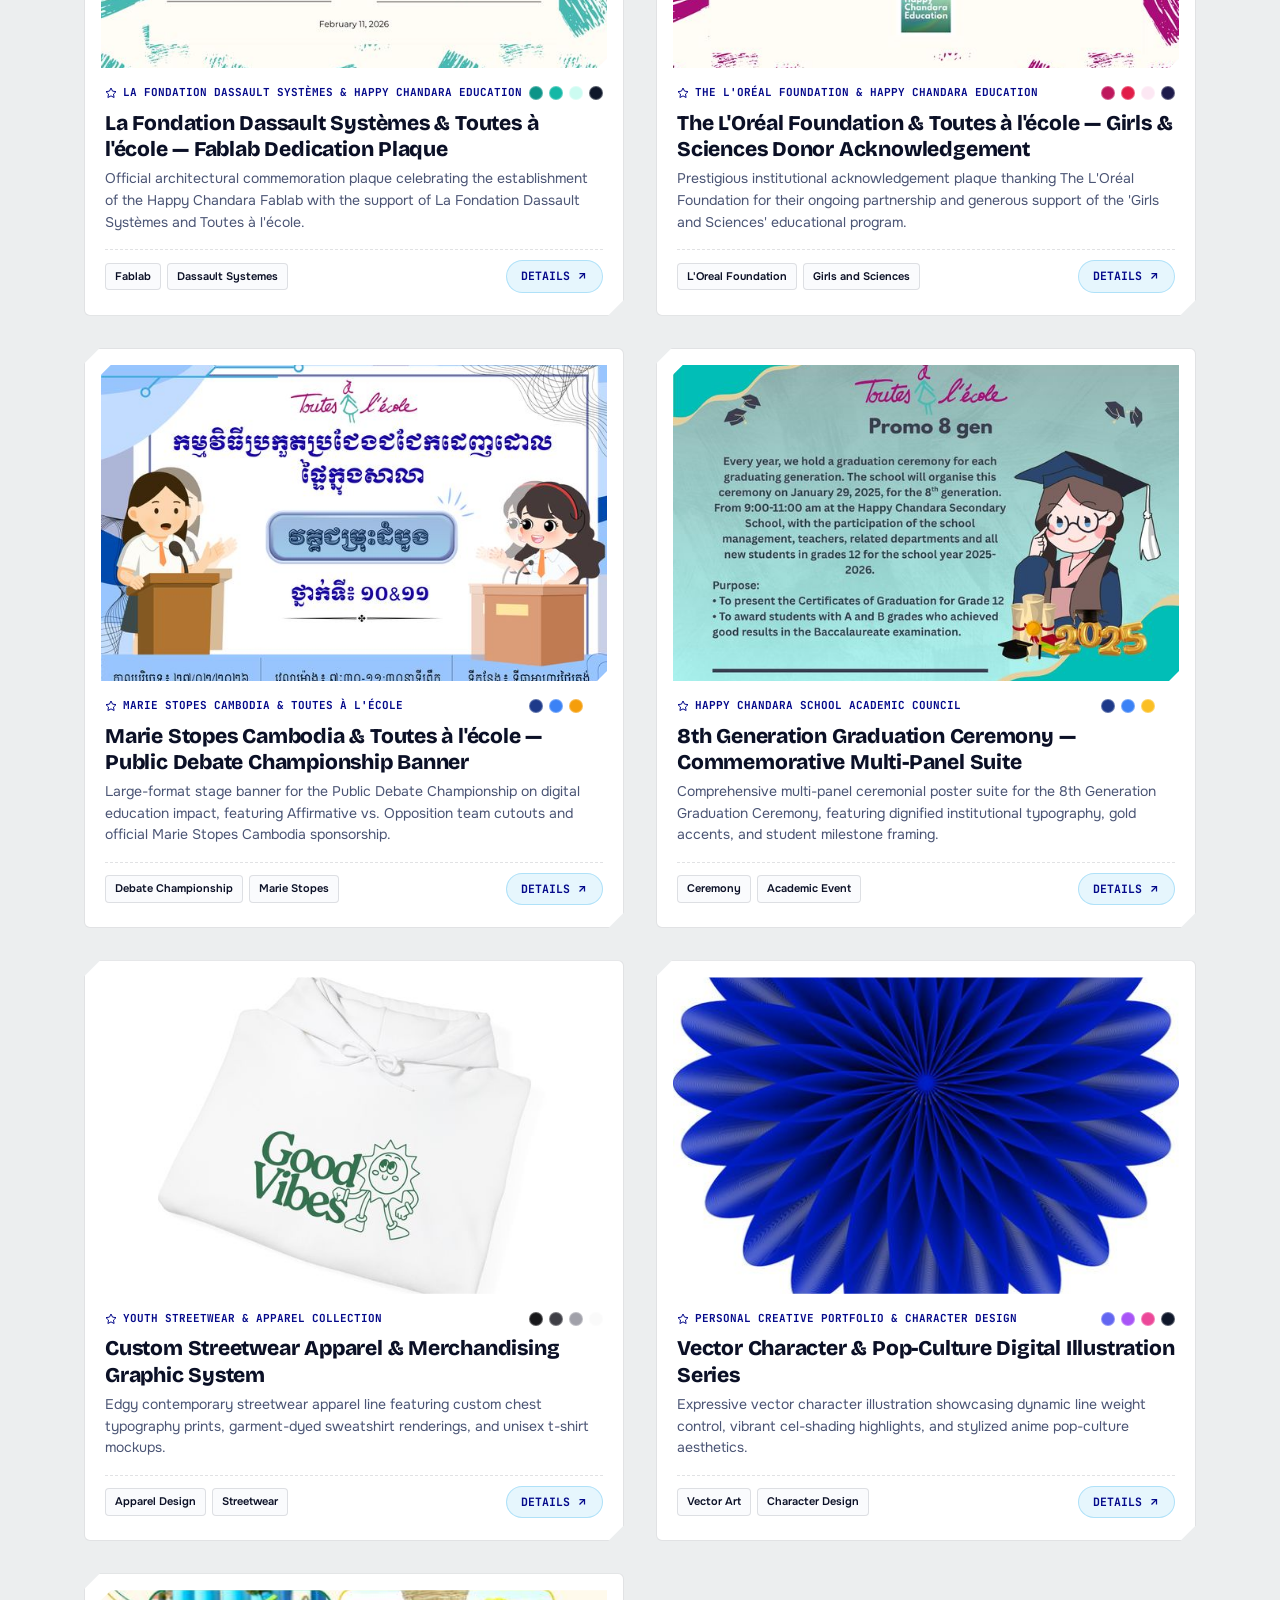
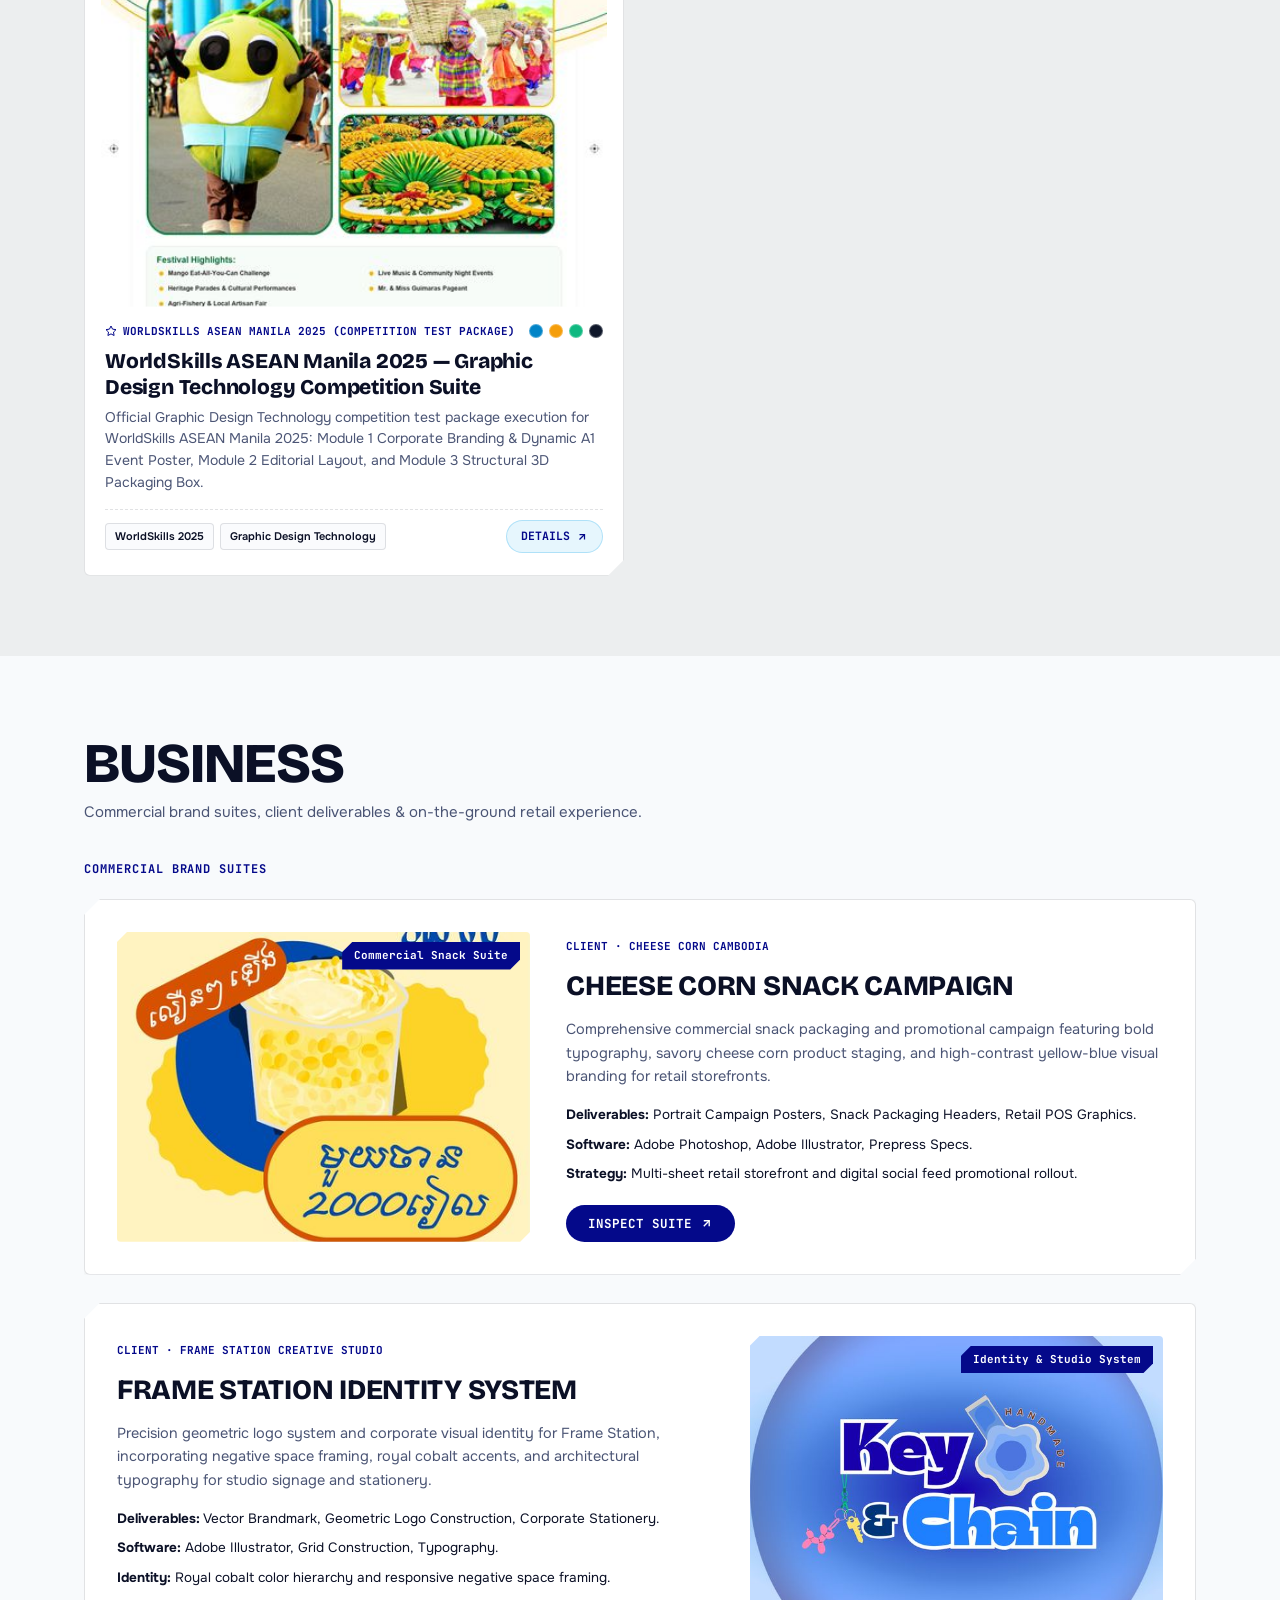
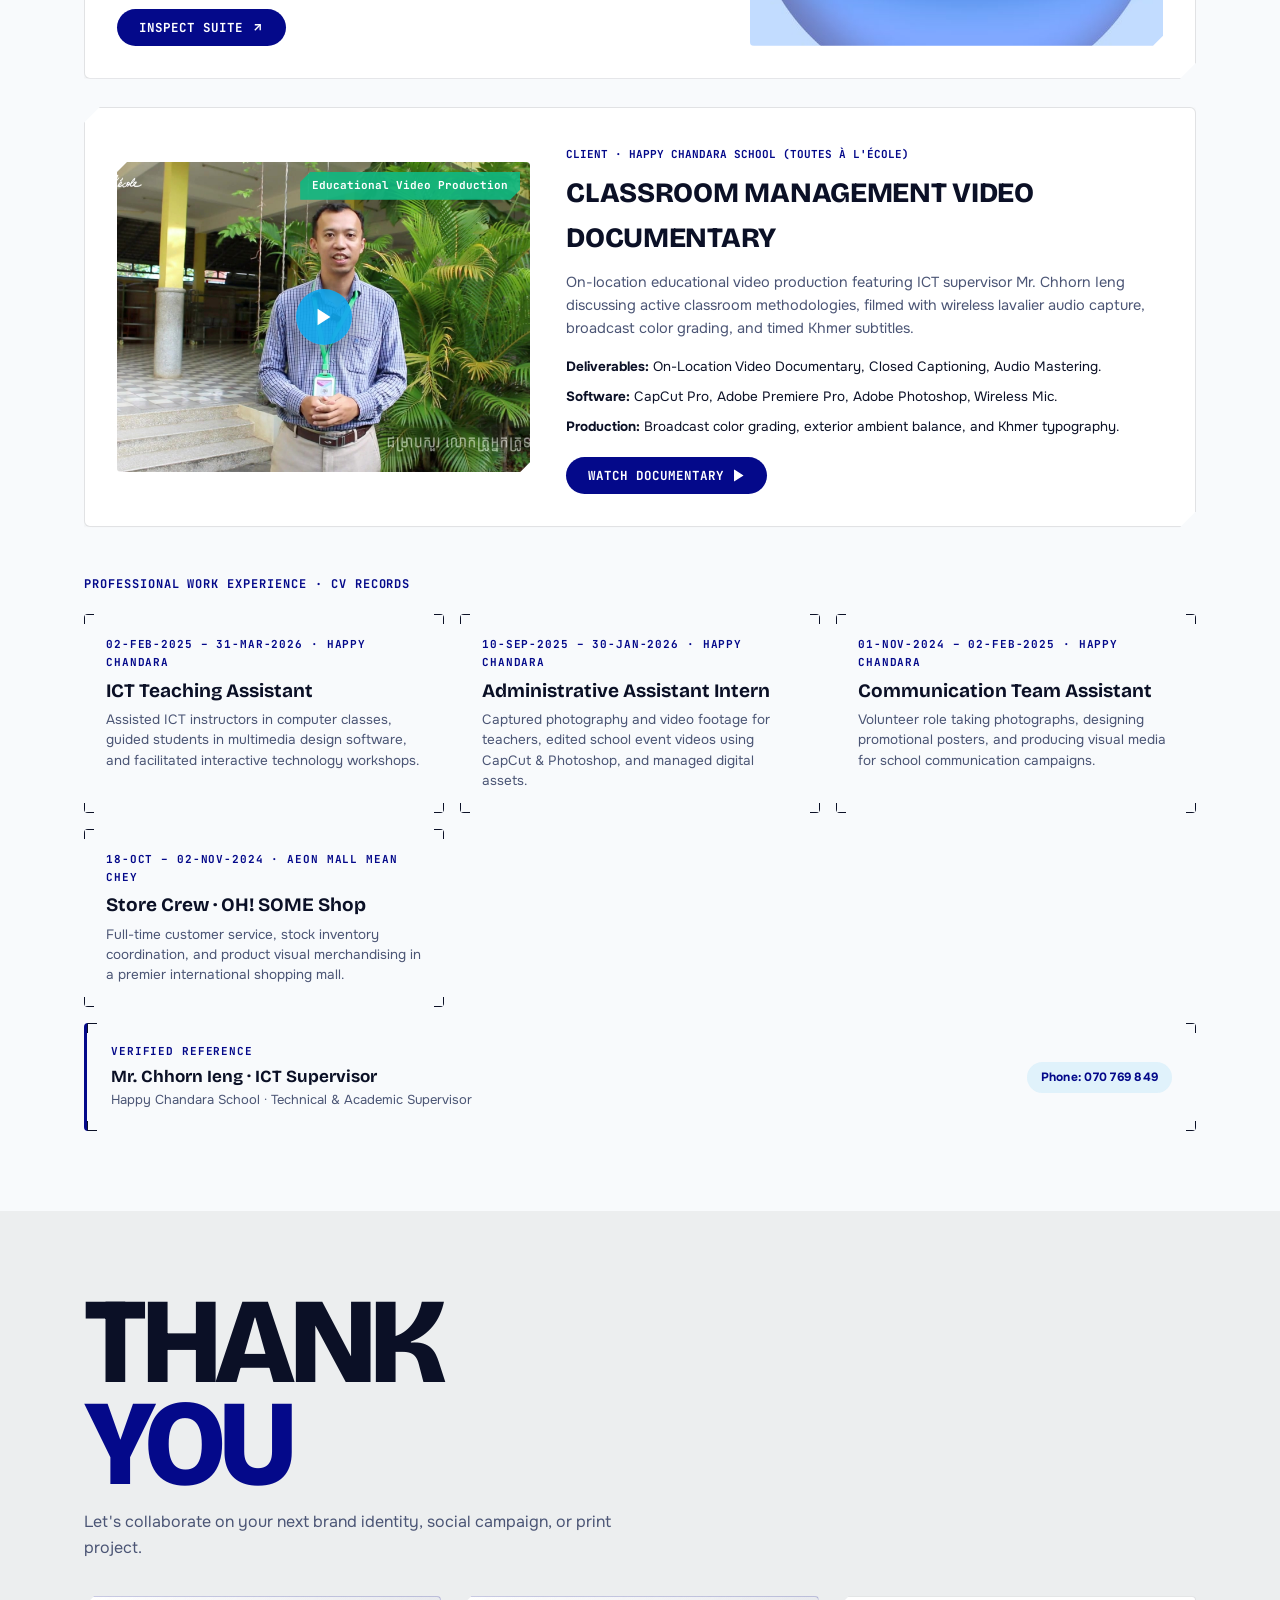
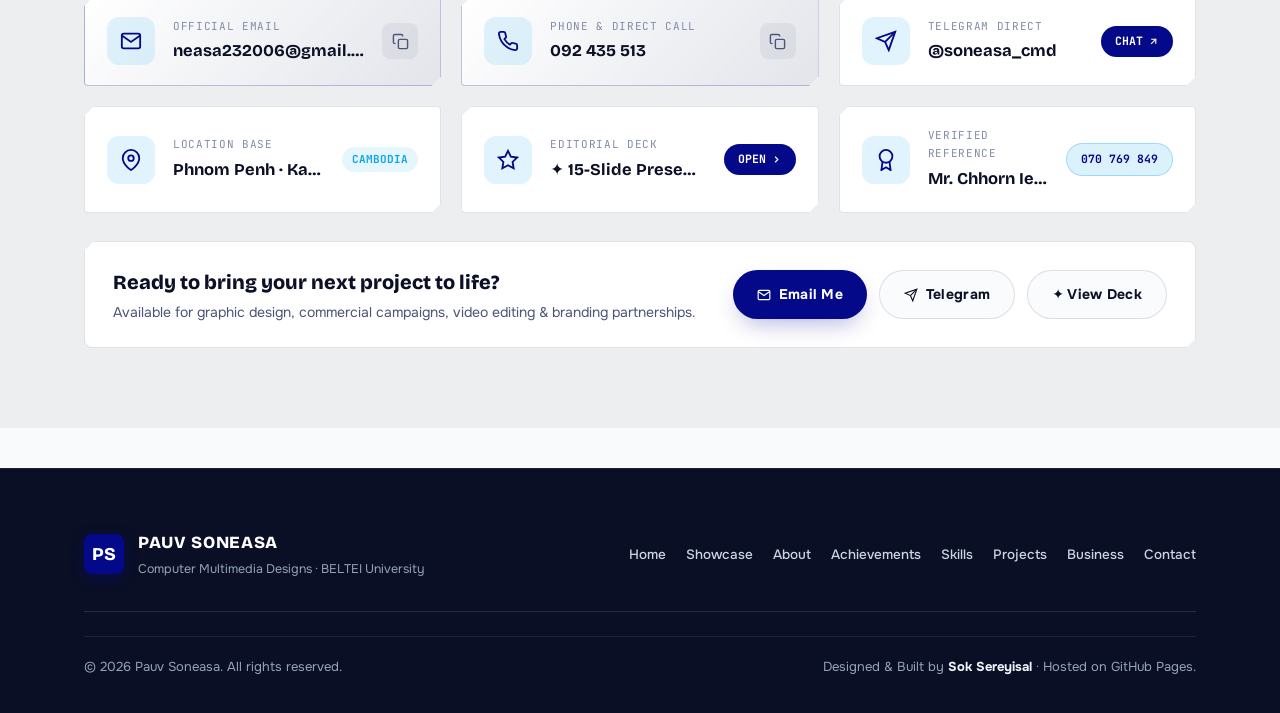
==== commit ccbb5d77: "feat: integrate compressed video documentary and authentic artwork metadata across portfolio and pre" ====
--- a/index.html
+++ b/index.html
@@ -224,8 +224,8 @@
           <!-- HUD Panel 2: Latest Project with Sparkline -->
           <a href="#deck" class="hud hud-link">
             <p class="hud-label">Featured Campaign</p>
-            <p class="hud-title">Beauty &amp; Lifestyle Suite</p>
-            <p class="hud-sub">Borann Center, BG Cream, 2024</p>
+            <p class="hud-title">Cheese Corn &amp; Matcha Suite</p>
+            <p class="hud-sub">Cheese Corn Cambodia &amp; Salford &amp; Co., 2024</p>
             <!-- SVG Sparkline (As seen in Rin Layheang's HUD) -->
             <svg class="hud-spark" viewBox="0 0 100 28" preserveAspectRatio="none" aria-hidden="true">
               <polyline fill="none" stroke="var(--crimson)" stroke-width="2"
@@ -239,7 +239,7 @@
             <dl class="hud-stats">
               <div>
                 <dt>Collections</dt>
-                <dd data-count="17">17</dd>
+                <dd data-count="21">21</dd>
               </div>
               <div>
                 <dt>Artworks</dt>
@@ -247,7 +247,7 @@
               </div>
               <div>
                 <dt>Awards</dt>
-                <dd data-count="2">2</dd>
+                <dd data-count="3">3+</dd>
               </div>
             </dl>
           </div>
@@ -307,11 +307,11 @@
 
       <!-- Category Filter Pills for Slides -->
       <div class="deck-category-pills" id="deckPills">
-        <button class="deck-pill active" data-slide="0">Design Feed &amp; Story</button>
-        <button class="deck-pill" data-slide="1">Design Logo &amp; Brand</button>
-        <button class="deck-pill" data-slide="2">Brochures &amp; Print</button>
-        <button class="deck-pill" data-slide="3">Photo &amp; Packaging</button>
-        <button class="deck-pill" data-slide="4">Art &amp; Vector</button>
+        <button class="deck-pill active" data-slide="0">Campaigns &amp; Packaging</button>
+        <button class="deck-pill" data-slide="1">Video &amp; Documentary</button>
+        <button class="deck-pill" data-slide="2">Logo &amp; Brand Identity</button>
+        <button class="deck-pill" data-slide="3">Institutional Signage</button>
+        <button class="deck-pill" data-slide="4">3D Product &amp; Real Estate</button>
         <button class="deck-pill" data-slide="5">WorldSkills Manila 2025</button>
       </div>
 
@@ -323,14 +323,14 @@
           <div class="deck-media-panel" id="deckMediaPanel">
             <!-- Framed Artwork Cards populated dynamically -->
             <div class="framed-art-card float-a">
-              <img src="assets/images/my-artwork/thumbs/cheese_corn_portrait_01.jpg" alt="Cheese Corn Snack Campaign" id="deckImg1"
-                loading="lazy">
+              <img src="assets/images/my-artwork/thumbs/cheese_corn_portrait_01.jpg" alt="Cheese Corn Snack Campaign"
+                id="deckImg1" loading="lazy">
               <span class="framed-card-caption" id="deckCaption1">Commercial Campaign</span>
             </div>
             <div class="framed-art-card float-b">
-              <img src="assets/images/my-artwork/thumbs/matcha_drink_poster.jpg" alt="Modern Matcha Drink Poster" id="deckImg2"
-                loading="lazy">
-              <span class="framed-card-caption" id="deckCaption2">Beverage Poster</span>
+              <img src="assets/images/my-artwork/thumbs/green_matcha_story.jpg" alt="Modern Matcha Drink Poster"
+                id="deckImg2" loading="lazy">
+              <span class="framed-card-caption" id="deckCaption2">Matcha Just Dropped</span>
             </div>
           </div>
 
@@ -349,10 +349,11 @@
             </div>
 
             <h2 class="deck-title" id="deckTitle">Commercial Campaign &amp; Packaging</h2>
-            <div class="deck-client-lead" id="deckClient">Cheese Corn Cambodia &amp; Modern Matcha</div>
+            <div class="deck-client-lead" id="deckClient">Cheese Corn Cambodia &amp; Salford & Co.</div>
 
             <p class="deck-desc" id="deckDesc">
-              High-energy commercial snack packaging and promotional poster campaign designed with bold typography, savory cheese corn product staging, and vibrant color psychology.
+              High-energy commercial snack packaging and promotional poster campaign designed with bold typography,
+              savory cheese corn product staging, and vibrant color psychology.
             </p>
 
             <div class="deck-deliverables-box">
@@ -407,12 +408,17 @@
       <div class="about-grid">
         <div class="about-bio-text">
           <p class="about-lead">
-            I am <strong>Pauv Soneasa</strong> &mdash; 3rd-year Computer Multimedia Design (CMD) undergraduate at <strong>BELTEI
-            International University</strong> (Campus 1, Faculty of Information Technology &amp; Sciences), turning concepts into striking visual narratives through brand
+            I am <strong>Pauv Soneasa</strong> &mdash; 3rd-year Computer Multimedia Design (CMD) undergraduate at
+            <strong>BELTEI
+              International University</strong> (Campus 1, Faculty of Information Technology &amp; Sciences), turning
+            concepts into striking visual narratives through brand
             identities, commercial campaigns, video editing, and precision vector illustration.
           </p>
           <p class="about-body">
-            With hands-on experience as an <strong>ICT Teaching Assistant</strong> and <strong>Administrative Assistant Intern</strong> at Happy Chandara School, and leadership in youth technology summer camps, I specialize in translating client briefs and educational goals into coherent design systems across print prepress, digital media, and social advertising.
+            With hands-on experience as an <strong>ICT Teaching Assistant</strong> and <strong>Administrative Assistant
+              Intern</strong> at Happy Chandara School, and leadership in youth technology summer camps, I specialize in
+            translating client briefs and educational goals into coherent design systems across print prepress, digital
+            media, and social advertising.
           </p>
           <div class="about-chips">
             <span class="about-chip">Phnom Penh &middot; Kandal, Cambodia</span>
@@ -439,7 +445,8 @@
 
       <!-- Education & Qualifications Grid (Directly from CV) -->
       <div style="margin-top: 40px;">
-        <div style="font-family: var(--mono); font-size: 11.5px; font-weight: 700; color: var(--crimson); text-transform: uppercase; letter-spacing: 0.08em; margin-bottom: 16px;">
+        <div
+          style="font-family: var(--mono); font-size: 11.5px; font-weight: 700; color: var(--crimson); text-transform: uppercase; letter-spacing: 0.08em; margin-bottom: 16px;">
           ACADEMIC QUALIFICATIONS &amp; CERTIFICATIONS
         </div>
         <div style="display: grid; grid-template-columns: repeat(auto-fit, minmax(260px, 1fr)); gap: 16px;">
@@ -541,13 +548,13 @@
         <div class="competition-card">
           <div class="comp-card-media"
             onclick="openCompetitionLightbox('./assets/images/worldskills/web/wsa_m1_poster_a1.jpg', 'WorldSkills ASEAN Manila 2025 — Graphic Design Technology', 'Official Graphic Design Technology competition test package execution: Module 1 Corporate Branding & A1 Poster, Module 2 Editorial Layout, and Module 3 Structural Packaging under timed trade competition standards.', 'WORLDSKILLS ASEAN 2025', '2025 - 2026', 'WorldSkills ASEAN Manila 2025 & Cambodia')">
-            <img src="./assets/images/worldskills/thumbs/wsa_m1_poster_a1.jpg"
-              alt="WorldSkills Manila 2025 A1 Poster">
+            <img src="./assets/images/worldskills/thumbs/wsa_m1_poster_a1.jpg" alt="WorldSkills Manila 2025 A1 Poster">
             <span class="comp-card-tag">WORLDSKILLS ASEAN 2025</span>
           </div>
           <div class="comp-card-body">
             <h4 class="comp-card-title">WorldSkills Manila &amp; Cambodia</h4>
-            <p class="comp-card-desc">Graphic Design Technology international test package &amp; national arena: Module 1 Branding, Module 2 Editorial Layout, and Module 3 3D Packaging.</p>
+            <p class="comp-card-desc">Graphic Design Technology international test package &amp; national arena: Module
+              1 Branding, Module 2 Editorial Layout, and Module 3 3D Packaging.</p>
             <div class="comp-card-gallery-strip">
               <div class="comp-gallery-dot" title="Module 3 3D Packaging Box"
                 onclick="openCompetitionLightbox('./assets/images/worldskills/web/wsa_m3_box_mockup.jpg', 'WorldSkills Module 3 — 3D Packaging Box', 'Structural 3D folding carton box dieline engineering with spot UV finish and gold foil accents.', 'WORLDSKILLS PACKAGING', '2025 - 2026', 'WorldSkills ASEAN Manila 2025')">
@@ -636,7 +643,8 @@
           </div>
           <div class="comp-card-body">
             <h4 class="comp-card-title">Summer Camp Lead</h4>
-            <p class="comp-card-desc">Leadership, student mentorship, and team facilitation for youth engineering workshops, creative problem solving, and group innovation sprints.</p>
+            <p class="comp-card-desc">Leadership, student mentorship, and team facilitation for youth engineering
+              workshops, creative problem solving, and group innovation sprints.</p>
             <div class="comp-card-gallery-strip">
               <div class="comp-gallery-dot"
                 onclick="openCompetitionLightbox('./assets/images/summer camp/web/IMG_6213.jpg', 'Workshop Mentorship & Group Collaboration', 'Mentoring student teams during hands-on collaborative problem solving and presentation preparation.', 'SUMMER CAMP LEAD', '2024', 'Youth Summer Camp')">
@@ -744,24 +752,25 @@
     <div class="container">
       <div class="section-header">
         <h2 class="section-title">ALL PROJECTS</h2>
-        <p class="section-subtitle">17 curated collections &mdash; click any card to inspect deliverables and brand
-          color swatches.</p>
+        <p class="section-subtitle">21 authentic collections &mdash; click any card to inspect deliverables, color swatches, or watch the video documentary.</p>
       </div>
 
       <div class="portfolio-controls">
         <div class="filter-pills-row" id="filterPillsRow">
           <button class="filter-btn active" data-category="all"><span>All Works</span><span
-              class="filter-count">17</span></button>
+              class="filter-count">21</span></button>
           <button class="filter-btn" data-category="social"><span>Social &amp; Ads</span><span
+              class="filter-count">4</span></button>
+          <button class="filter-btn" data-category="packaging"><span>Packaging</span><span
+              class="filter-count">2</span></button>
+          <button class="filter-btn" data-category="video"><span>Video Documentary</span><span
+              class="filter-count">1</span></button>
+          <button class="filter-btn" data-category="print"><span>Print &amp; Prepress</span><span
               class="filter-count">8</span></button>
           <button class="filter-btn" data-category="branding"><span>Branding</span><span
-              class="filter-count">2</span></button>
-          <button class="filter-btn" data-category="print"><span>Print</span><span
-              class="filter-count">2</span></button>
-          <button class="filter-btn" data-category="signage"><span>Signage</span><span
-              class="filter-count">2</span></button>
-          <button class="filter-btn" data-category="recruitment"><span>Corporate</span><span
-              class="filter-count">3</span></button>
+              class="filter-count">5</span></button>
+          <button class="filter-btn" data-category="art"><span>Vector Art</span><span
+              class="filter-count">1</span></button>
         </div>
         <div class="gallery-search-bar">
           <div class="search-input-wrapper">
@@ -811,7 +820,8 @@
         <!-- Business Card 1: Cheese Corn Snack Campaign -->
         <div class="business-venture-card">
           <div class="venture-media">
-            <img src="assets/images/my-artwork/thumbs/cheese_corn_portrait_01.jpg" alt="Cheese Corn Commercial Snack Suite" loading="lazy">
+            <img src="assets/images/my-artwork/thumbs/cheese_corn_portrait_01.jpg"
+              alt="Cheese Corn Commercial Snack Suite" loading="lazy">
             <div class="venture-media-badge">Commercial Snack Suite</div>
           </div>
           <div class="venture-details">
@@ -822,9 +832,11 @@
               corn product staging, and high-contrast yellow-blue visual branding for retail storefronts.
             </p>
             <ul class="venture-bullets">
-              <li><strong>Deliverables:</strong> Portrait Campaign Posters, Snack Packaging Headers, Retail POS Graphics.</li>
+              <li><strong>Deliverables:</strong> Portrait Campaign Posters, Snack Packaging Headers, Retail POS
+                Graphics.</li>
               <li><strong>Software:</strong> Adobe Photoshop, Adobe Illustrator, Prepress Specs.</li>
-              <li><strong>Strategy:</strong> Multi-sheet retail storefront and digital social feed promotional rollout.</li>
+              <li><strong>Strategy:</strong> Multi-sheet retail storefront and digital social feed promotional rollout.
+              </li>
             </ul>
             <div class="venture-actions">
               <button class="venture-btn" onclick="openProjectLightboxById(1)">
@@ -841,7 +853,8 @@
         <!-- Business Card 2: Frame Station Identity System -->
         <div class="business-venture-card is-reverse">
           <div class="venture-media">
-            <img src="assets/images/my-artwork/thumbs/logo_frame_station.jpg" alt="Frame Station Identity System" loading="lazy">
+            <img src="assets/images/my-artwork/thumbs/logo_frame_station.jpg" alt="Frame Station Identity System"
+              loading="lazy">
             <div class="venture-media-badge">Identity &amp; Studio System</div>
           </div>
           <div class="venture-details">
@@ -852,12 +865,13 @@
               space framing, royal cobalt accents, and architectural typography for studio signage and stationery.
             </p>
             <ul class="venture-bullets">
-              <li><strong>Deliverables:</strong> Vector Brandmark, Geometric Logo Construction, Corporate Stationery.</li>
+              <li><strong>Deliverables:</strong> Vector Brandmark, Geometric Logo Construction, Corporate Stationery.
+              </li>
               <li><strong>Software:</strong> Adobe Illustrator, Grid Construction, Typography.</li>
               <li><strong>Identity:</strong> Royal cobalt color hierarchy and responsive negative space framing.</li>
             </ul>
             <div class="venture-actions">
-              <button class="venture-btn" onclick="openProjectLightboxById(6)">
+              <button class="venture-btn" onclick="openProjectLightboxById(10)">
                 <span>INSPECT SUITE</span>
                 <svg width="13" height="13" viewBox="0 0 24 24" fill="none" stroke="currentColor" stroke-width="2.5">
                   <line x1="7" y1="17" x2="17" y2="7"></line>
@@ -868,38 +882,76 @@
           </div>
         </div>
 
+        <!-- Business Card 3: Happy Chandara Video Documentary -->
+        <div class="business-venture-card">
+          <div class="venture-media" style="position: relative;">
+            <img src="assets/video/classroom_management_thumb.jpg" alt="Happy Chandara Educational Video Production" loading="lazy">
+            <div class="venture-media-badge" style="background: rgba(16, 185, 129, 0.9);">Educational Video Production</div>
+            <button class="venture-play-overlay" onclick="openProjectLightboxById(3)" aria-label="Play Video" style="position: absolute; top: 50%; left: 50%; transform: translate(-50%, -50%); width: 56px; height: 56px; border-radius: 50%; background: rgba(14, 165, 233, 0.9); border: none; color: white; display: flex; align-items: center; justify-content: center; cursor: pointer; box-shadow: 0 8px 24px rgba(0,0,0,0.4); transition: transform 0.2s;">
+              <svg width="22" height="22" viewBox="0 0 24 24" fill="currentColor">
+                <polygon points="5 3 19 12 5 21 5 3"></polygon>
+              </svg>
+            </button>
+          </div>
+          <div class="venture-details">
+            <div class="card-client-tag">CLIENT &middot; HAPPY CHANDARA SCHOOL (TOUTES À L'ÉCOLE)</div>
+            <h3 class="venture-title">CLASSROOM MANAGEMENT VIDEO DOCUMENTARY</h3>
+            <p class="venture-desc">
+              On-location educational video production featuring ICT supervisor Mr. Chhorn Ieng discussing active classroom methodologies, filmed with wireless lavalier audio capture, broadcast color grading, and timed Khmer subtitles.
+            </p>
+            <ul class="venture-bullets">
+              <li><strong>Deliverables:</strong> On-Location Video Documentary, Closed Captioning, Audio Mastering.</li>
+              <li><strong>Software:</strong> CapCut Pro, Adobe Premiere Pro, Adobe Photoshop, Wireless Mic.</li>
+              <li><strong>Production:</strong> Broadcast color grading, exterior ambient balance, and Khmer typography.</li>
+            </ul>
+            <div class="venture-actions">
+              <button class="venture-btn" onclick="openProjectLightboxById(3)">
+                <span>WATCH DOCUMENTARY</span>
+                <svg width="13" height="13" viewBox="0 0 24 24" fill="none" stroke="currentColor" stroke-width="2.5">
+                  <polygon points="5 3 19 12 5 21 5 3" fill="currentColor"></polygon>
+                </svg>
+              </button>
+            </div>
+          </div>
+        </div>
+
       </div>
 
       <!-- On The Ground Retail & Educational Experience (Directly from CV) -->
       <div class="business-category-block" style="margin-top: 48px;">
         <div class="business-block-tag">PROFESSIONAL WORK EXPERIENCE &middot; CV RECORDS</div>
-        <div style="display: grid; grid-template-columns: repeat(auto-fit, minmax(280px, 1fr)); gap: 16px; margin-top: 14px;">
+        <div
+          style="display: grid; grid-template-columns: repeat(auto-fit, minmax(280px, 1fr)); gap: 16px; margin-top: 14px;">
           <div class="hud" style="padding: 22px;">
             <p class="hud-label">02-Feb-2025 &ndash; 31-Mar-2026 &middot; Happy Chandara</p>
             <h3 class="hud-title" style="font-size: 19px; margin: 4px 0;">ICT Teaching Assistant</h3>
             <p class="hud-sub" style="font-size: 13.5px;">
-              Assisted ICT instructors in computer classes, guided students in multimedia design software, and facilitated interactive technology workshops.
+              Assisted ICT instructors in computer classes, guided students in multimedia design software, and
+              facilitated interactive technology workshops.
             </p>
           </div>
           <div class="hud" style="padding: 22px;">
             <p class="hud-label">10-Sep-2025 &ndash; 30-Jan-2026 &middot; Happy Chandara</p>
             <h3 class="hud-title" style="font-size: 19px; margin: 4px 0;">Administrative Assistant Intern</h3>
             <p class="hud-sub" style="font-size: 13.5px;">
-              Captured photography and video footage for teachers, edited school event videos using CapCut &amp; Photoshop, and managed digital assets.
+              Captured photography and video footage for teachers, edited school event videos using CapCut &amp;
+              Photoshop, and managed digital assets.
             </p>
           </div>
           <div class="hud" style="padding: 22px;">
             <p class="hud-label">01-Nov-2024 &ndash; 02-Feb-2025 &middot; Happy Chandara</p>
             <h3 class="hud-title" style="font-size: 19px; margin: 4px 0;">Communication Team Assistant</h3>
             <p class="hud-sub" style="font-size: 13.5px;">
-              Volunteer role taking photographs, designing promotional posters, and producing visual media for school communication campaigns.
+              Volunteer role taking photographs, designing promotional posters, and producing visual media for school
+              communication campaigns.
             </p>
           </div>
           <div class="hud" style="padding: 22px;">
             <p class="hud-label">18-Oct &ndash; 02-Nov-2024 &middot; AEON Mall Mean Chey</p>
             <h3 class="hud-title" style="font-size: 19px; margin: 4px 0;">Store Crew &middot; OH! SOME Shop</h3>
             <p class="hud-sub" style="font-size: 13.5px;">
-              Full-time customer service, stock inventory coordination, and product visual merchandising in a premier international shopping mall.
+              Full-time customer service, stock inventory coordination, and product visual merchandising in a premier
+              international shopping mall.
             </p>
           </div>
         </div>
@@ -909,10 +961,13 @@
           <div style="display: flex; justify-content: space-between; align-items: center; flex-wrap: wrap; gap: 12px;">
             <div>
               <p class="hud-label" style="margin-bottom: 2px;">VERIFIED REFERENCE</p>
-              <h4 style="font-family: var(--display); font-size: 17px; font-weight: 700; color: var(--ink);">Mr. Chhorn Ieng &middot; ICT Supervisor</h4>
-              <p style="font-size: 13px; color: var(--ink-soft);">Happy Chandara School &middot; Technical &amp; Academic Supervisor</p>
-            </div>
-            <a href="tel:070769849" class="nav-cta" style="background: rgba(14, 165, 233, 0.1); color: var(--crimson); border-color: rgba(14, 165, 233, 0.3); text-decoration: none; padding: 6px 14px; font-size: 12px;">
+              <h4 style="font-family: var(--display); font-size: 17px; font-weight: 700; color: var(--ink);">Mr. Chhorn
+                Ieng &middot; ICT Supervisor</h4>
+              <p style="font-size: 13px; color: var(--ink-soft);">Happy Chandara School &middot; Technical &amp;
+                Academic Supervisor</p>
+            </div>
+            <a href="tel:070769849" class="nav-cta"
+              style="background: rgba(14, 165, 233, 0.1); color: var(--crimson); border-color: rgba(14, 165, 233, 0.3); text-decoration: none; padding: 6px 14px; font-size: 12px;">
               <span>Phone: 070 769 849</span>
             </a>
           </div>
@@ -945,7 +1000,8 @@
           </div>
           <div class="contact-card-text">
             <div class="contact-label">Official Email</div>
-            <a href="mailto:neasa232006@gmail.com" class="contact-value" id="emailVal" title="Send email">neasa232006@gmail.com</a>
+            <a href="mailto:neasa232006@gmail.com" class="contact-value" id="emailVal"
+              title="Send email">neasa232006@gmail.com</a>
           </div>
           <button class="copy-btn" data-copy="neasa232006@gmail.com" title="Copy Email">
             <svg width="17" height="17" viewBox="0 0 24 24" fill="none" stroke="currentColor" stroke-width="2">
@@ -959,7 +1015,9 @@
         <div class="contact-card-item featured-card">
           <div class="contact-icon-box">
             <svg width="22" height="22" viewBox="0 0 24 24" fill="none" stroke="currentColor" stroke-width="2">
-              <path d="M22 16.92v3a2 2 0 0 1-2.18 2 19.79 19.79 0 0 1-8.63-3.07 19.5 19.5 0 0 1-6-6 19.79 19.79 0 0 1-3.07-8.67A2 2 0 0 1 4.11 2h3a2 2 0 0 1 2 1.72 12.84 12.84 0 0 0 .7 2.81 2 2 0 0 1-.45 2.11L8.09 9.91a16 16 0 0 0 6 6l1.27-1.27a2 2 0 0 1 2.11-.45 12.84 12.84 0 0 0 2.81.7A2 2 0 0 1 22 16.92z"></path>
+              <path
+                d="M22 16.92v3a2 2 0 0 1-2.18 2 19.79 19.79 0 0 1-8.63-3.07 19.5 19.5 0 0 1-6-6 19.79 19.79 0 0 1-3.07-8.67A2 2 0 0 1 4.11 2h3a2 2 0 0 1 2 1.72 12.84 12.84 0 0 0 .7 2.81 2 2 0 0 1-.45 2.11L8.09 9.91a16 16 0 0 0 6 6l1.27-1.27a2 2 0 0 1 2.11-.45 12.84 12.84 0 0 0 2.81.7A2 2 0 0 1 22 16.92z">
+              </path>
             </svg>
           </div>
           <div class="contact-card-text">
@@ -984,11 +1042,15 @@
           </div>
           <div class="contact-card-text">
             <div class="contact-label">Telegram Direct</div>
-            <a href="https://t.me/soneasa_cmd" target="_blank" class="contact-value" title="Chat on Telegram">@soneasa_cmd</a>
+            <a href="https://t.me/soneasa_cmd" target="_blank" class="contact-value"
+              title="Chat on Telegram">@soneasa_cmd</a>
           </div>
           <a href="https://t.me/soneasa_cmd" target="_blank" class="contact-action-btn">
             <span>CHAT</span>
-            <svg width="11" height="11" viewBox="0 0 24 24" fill="none" stroke="currentColor" stroke-width="2.5"><line x1="7" y1="17" x2="17" y2="7"></line><polyline points="7 7 17 7 17 17"></polyline></svg>
+            <svg width="11" height="11" viewBox="0 0 24 24" fill="none" stroke="currentColor" stroke-width="2.5">
+              <line x1="7" y1="17" x2="17" y2="7"></line>
+              <polyline points="7 7 17 7 17 17"></polyline>
+            </svg>
           </a>
         </div>
 
@@ -1004,7 +1066,8 @@
             <div class="contact-label">Location Base</div>
             <span class="contact-value">Phnom Penh &middot; Kandal</span>
           </div>
-          <span style="font-family: var(--mono); font-size: 11px; font-weight: 700; color: var(--teal); background: rgba(14, 165, 233, 0.1); padding: 4px 10px; border-radius: 999px;">
+          <span
+            style="font-family: var(--mono); font-size: 11px; font-weight: 700; color: var(--teal); background: rgba(14, 165, 233, 0.1); padding: 4px 10px; border-radius: 999px;">
             CAMBODIA
           </span>
         </div>
@@ -1013,7 +1076,9 @@
         <div class="contact-card-item">
           <div class="contact-icon-box">
             <svg width="22" height="22" viewBox="0 0 24 24" fill="none" stroke="currentColor" stroke-width="2">
-              <polygon points="12 2 15.09 8.26 22 9.27 17 14.14 18.18 21.02 12 17.77 5.82 21.02 7 14.14 2 9.27 8.91 8.26 12 2"></polygon>
+              <polygon
+                points="12 2 15.09 8.26 22 9.27 17 14.14 18.18 21.02 12 17.77 5.82 21.02 7 14.14 2 9.27 8.91 8.26 12 2">
+              </polygon>
             </svg>
           </div>
           <div class="contact-card-text">
@@ -1022,7 +1087,9 @@
           </div>
           <a href="./deck.html" class="contact-action-btn">
             <span>OPEN</span>
-            <svg width="11" height="11" viewBox="0 0 24 24" fill="none" stroke="currentColor" stroke-width="2.5"><polyline points="9 18 15 12 9 6"></polyline></svg>
+            <svg width="11" height="11" viewBox="0 0 24 24" fill="none" stroke="currentColor" stroke-width="2.5">
+              <polyline points="9 18 15 12 9 6"></polyline>
+            </svg>
           </a>
         </div>
 
@@ -1038,7 +1105,8 @@
             <div class="contact-label">Verified Reference</div>
             <a href="tel:070769849" class="contact-value" title="Call supervisor">Mr. Chhorn Ieng</a>
           </div>
-          <a href="tel:070769849" class="contact-action-btn" style="background: rgba(14, 165, 233, 0.15); color: var(--crimson) !important; border: 1px solid rgba(14, 165, 233, 0.3);">
+          <a href="tel:070769849" class="contact-action-btn"
+            style="background: rgba(14, 165, 233, 0.15); color: var(--crimson) !important; border: 1px solid rgba(14, 165, 233, 0.3);">
             <span>070 769 849</span>
           </a>
         </div>
@@ -1048,15 +1116,23 @@
       <div class="contact-cta-row">
         <div class="contact-cta-text">
           <h3 class="contact-cta-title">Ready to bring your next project to life?</h3>
-          <p class="contact-cta-sub">Available for graphic design, commercial campaigns, video editing &amp; branding partnerships.</p>
+          <p class="contact-cta-sub">Available for graphic design, commercial campaigns, video editing &amp; branding
+            partnerships.</p>
         </div>
         <div class="contact-cta-buttons">
-          <a href="mailto:neasa232006@gmail.com" class="btn btn-primary" style="background: var(--crimson); border-color: var(--crimson);">
-            <svg width="14" height="14" viewBox="0 0 24 24" fill="none" stroke="currentColor" stroke-width="2"><path d="M4 4h16c1.1 0 2 .9 2 2v12c0 1.1-.9 2-2 2H4c-1.1 0-2-.9-2-2V6c0-1.1.9-2 2-2z"></path><polyline points="22,6 12,13 2,6"></polyline></svg>
+          <a href="mailto:neasa232006@gmail.com" class="btn btn-primary"
+            style="background: var(--crimson); border-color: var(--crimson);">
+            <svg width="14" height="14" viewBox="0 0 24 24" fill="none" stroke="currentColor" stroke-width="2">
+              <path d="M4 4h16c1.1 0 2 .9 2 2v12c0 1.1-.9 2-2 2H4c-1.1 0-2-.9-2-2V6c0-1.1.9-2 2-2z"></path>
+              <polyline points="22,6 12,13 2,6"></polyline>
+            </svg>
             <span>Email Me</span>
           </a>
           <a href="https://t.me/soneasa_cmd" target="_blank" class="btn btn-ghost">
-            <svg width="14" height="14" viewBox="0 0 24 24" fill="none" stroke="currentColor" stroke-width="2"><line x1="22" y1="2" x2="11" y2="13"></line><polygon points="22 2 15 22 11 13 2 9 22 2"></polygon></svg>
+            <svg width="14" height="14" viewBox="0 0 24 24" fill="none" stroke="currentColor" stroke-width="2">
+              <line x1="22" y1="2" x2="11" y2="13"></line>
+              <polygon points="22 2 15 22 11 13 2 9 22 2"></polygon>
+            </svg>
             <span>Telegram</span>
           </a>
           <a href="./deck.html" class="btn btn-ghost">
@@ -1091,7 +1167,7 @@
       </div>
       <div class="footer-bottom">
         <div>&copy; 2026 Pauv Soneasa. All rights reserved.</div>
-        <div class="footer-credit">Designed &amp; Built by <strong>Pauv Soneasa</strong> &middot; Hosted on GitHub
+        <div class="footer-credit">Designed &amp; Built by <strong>Sok Sereyisal</strong> &middot; Hosted on GitHub
           Pages.</div>
       </div>
     </div>
@@ -1160,7 +1236,7 @@
         </div>
         <div class="sidebar-collab-box">
           <div style="font-weight:700;color:var(--crimson);margin-bottom:4px;">Solo Production</div>
-          <div>Created &amp; engineered by <strong>Pauv Soneasa</strong>.</div>
+          <div>Created &amp; engineered by <strong>Sok Sereyisal</strong>.</div>
         </div>
       </aside>
     </div>
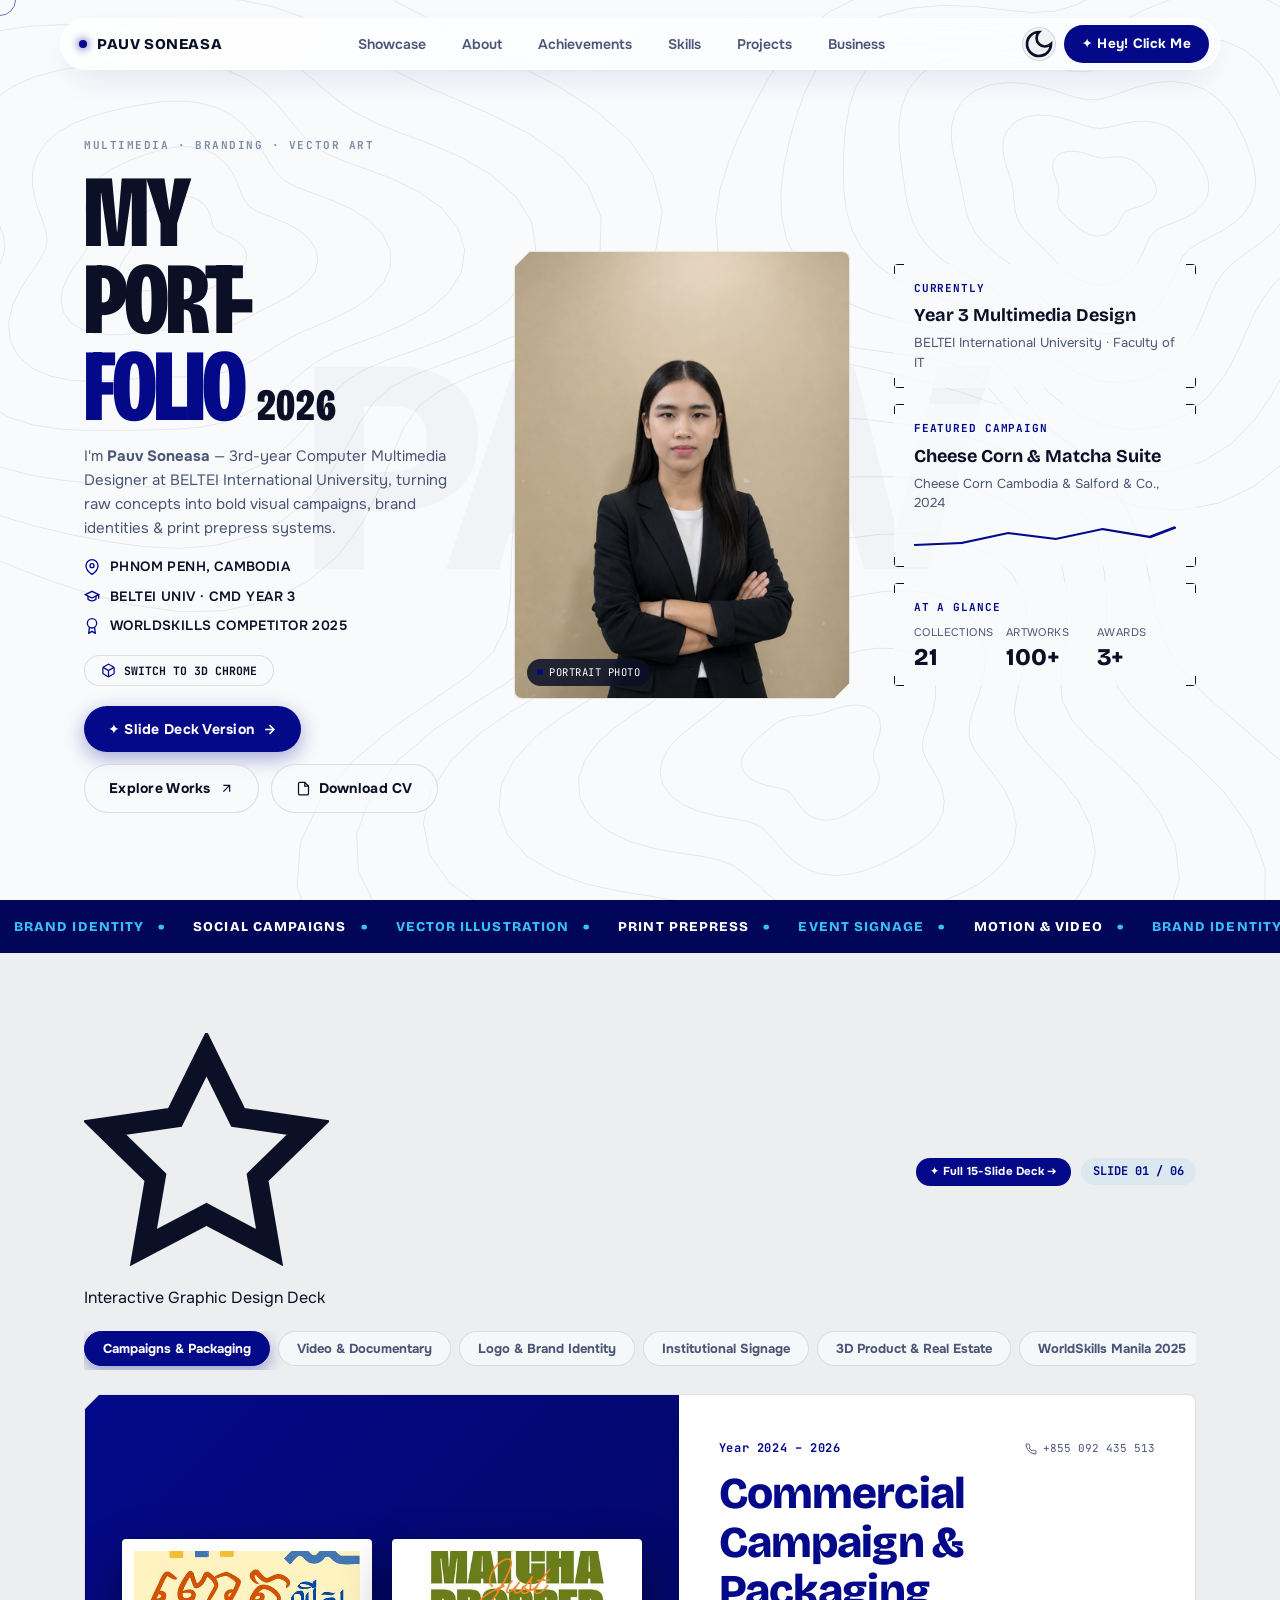
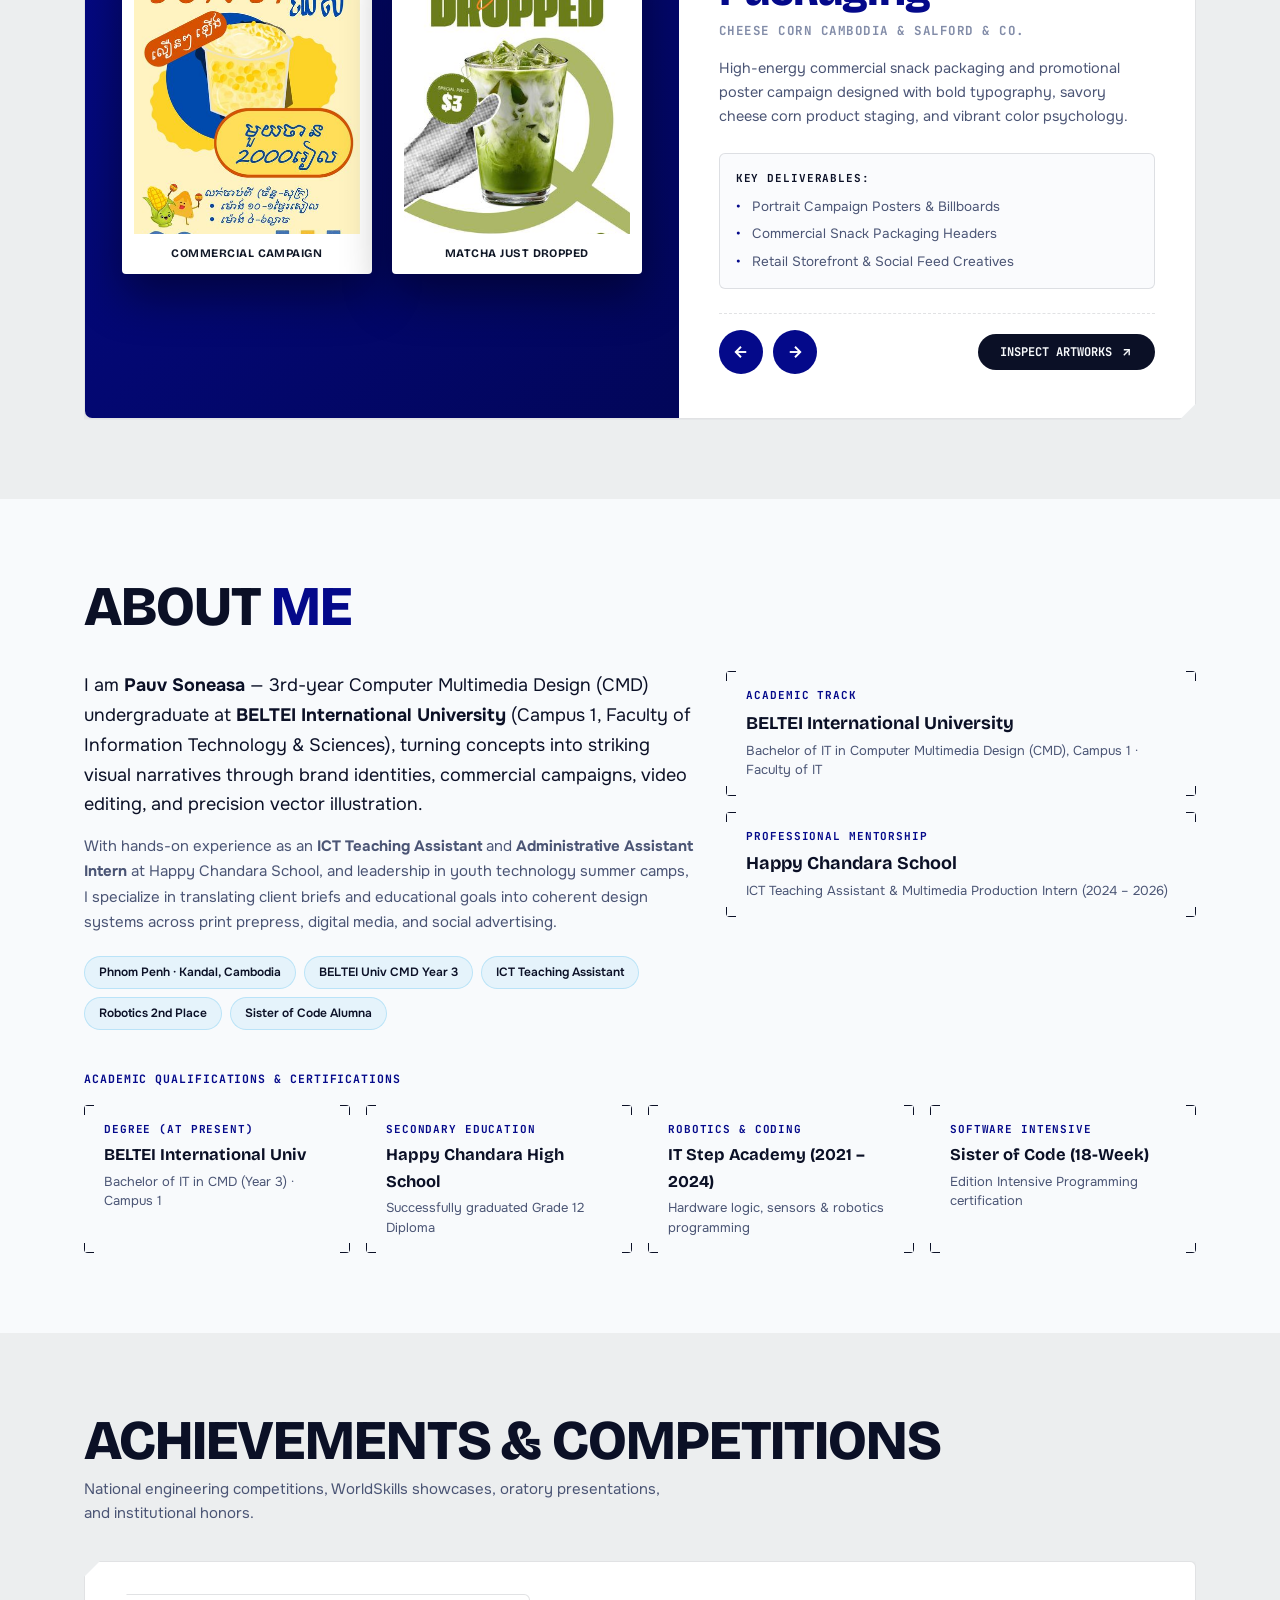
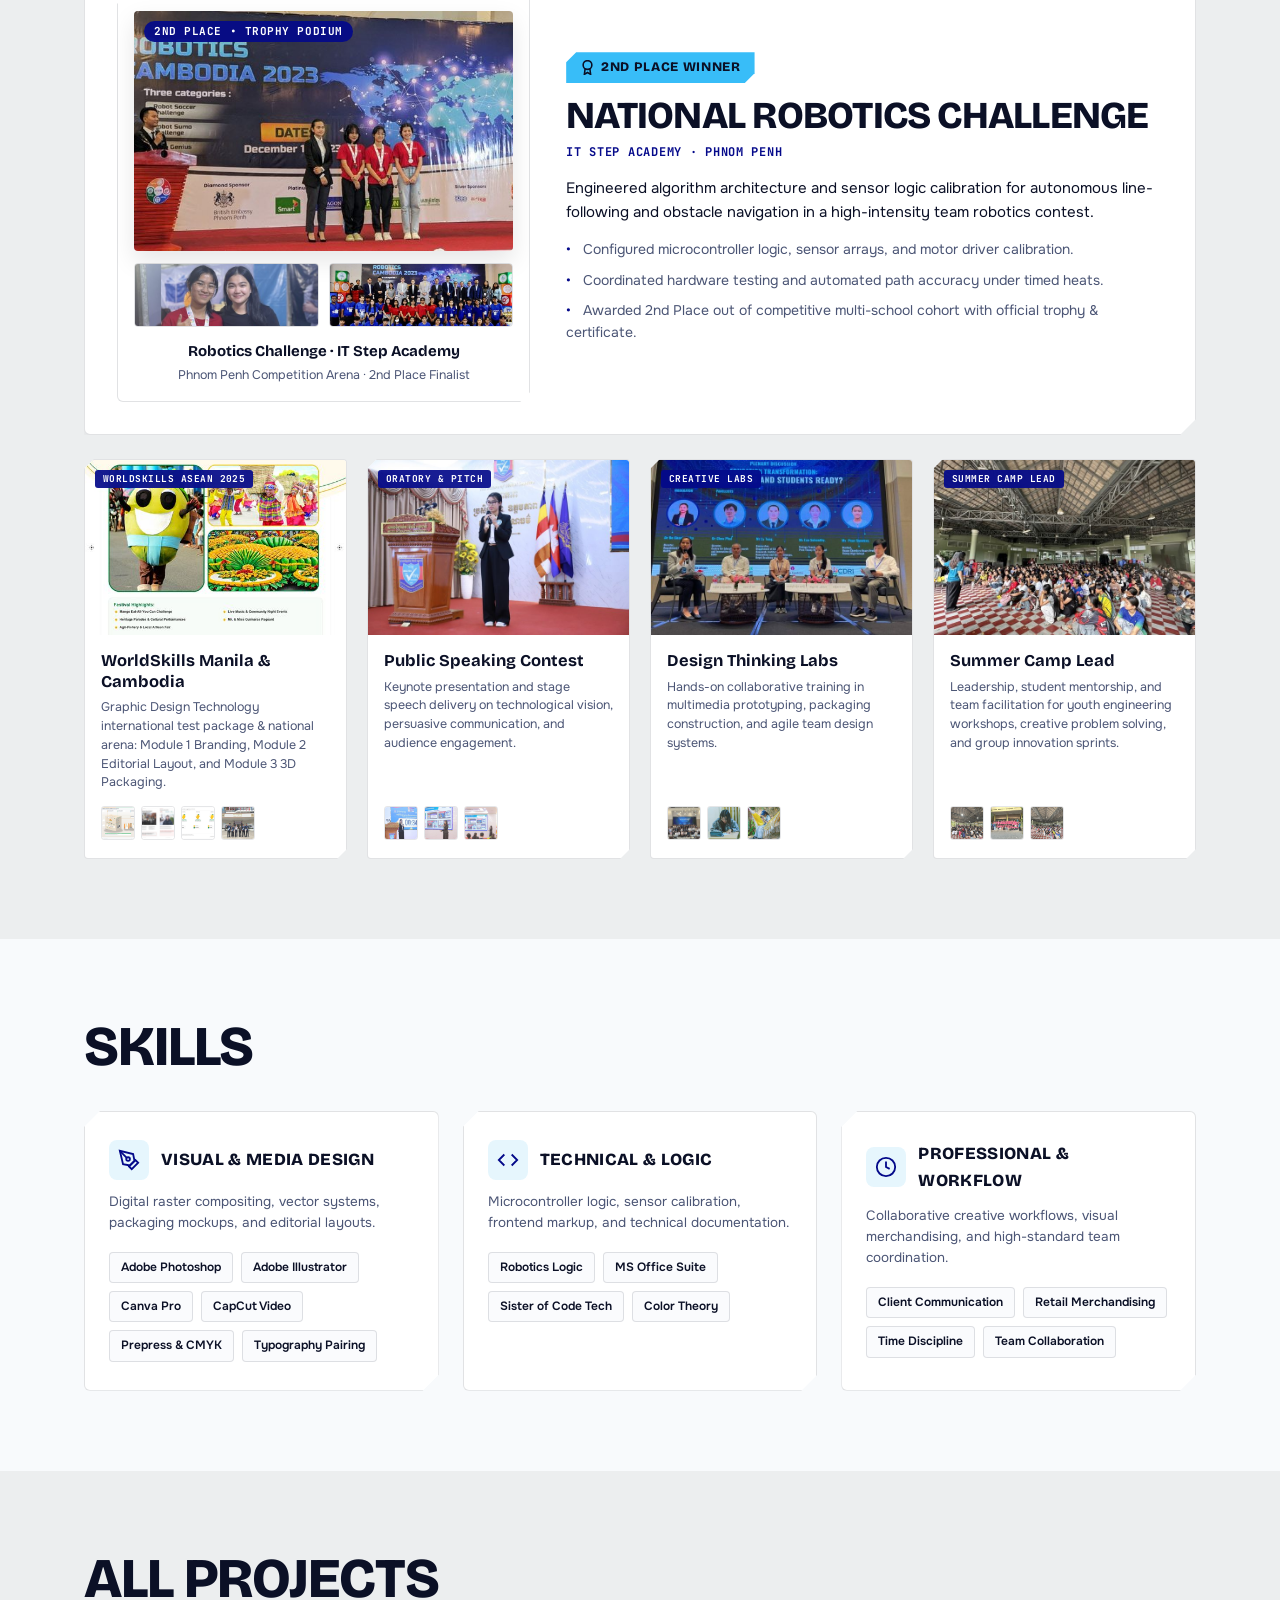
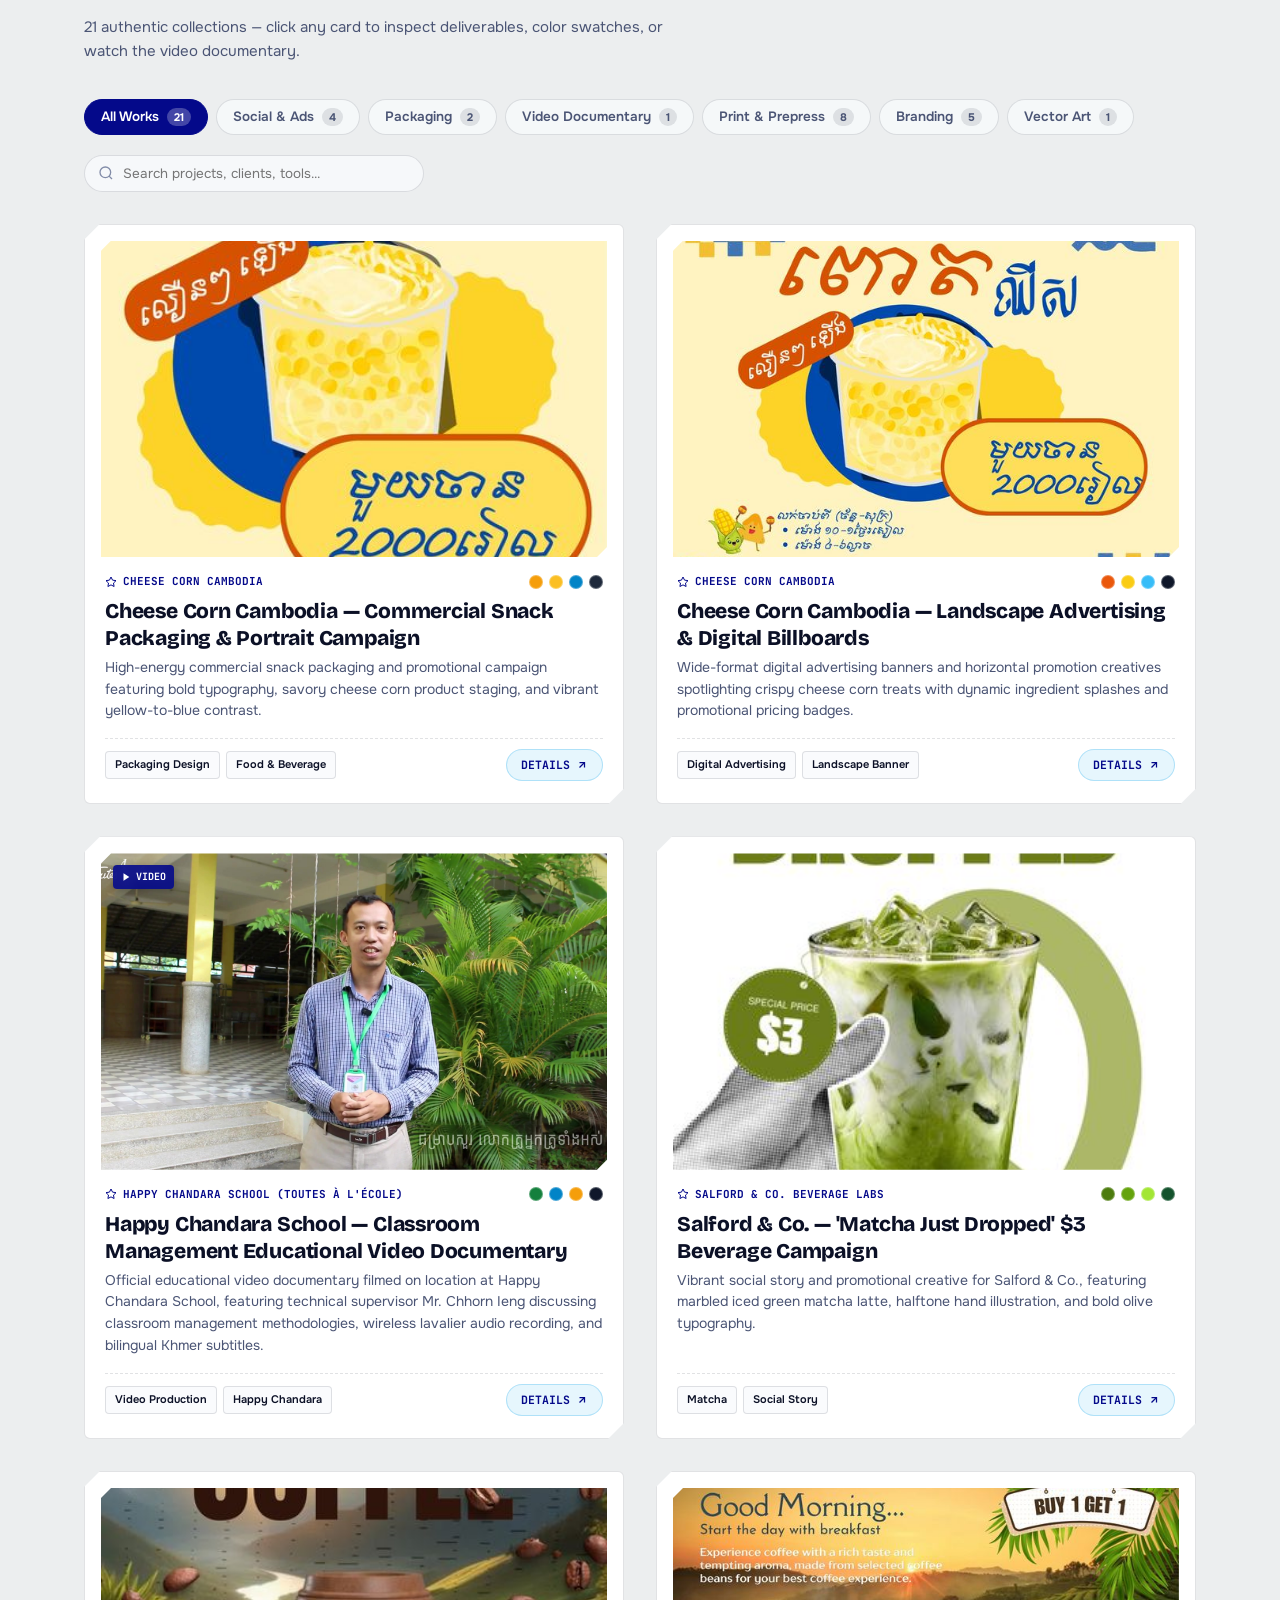
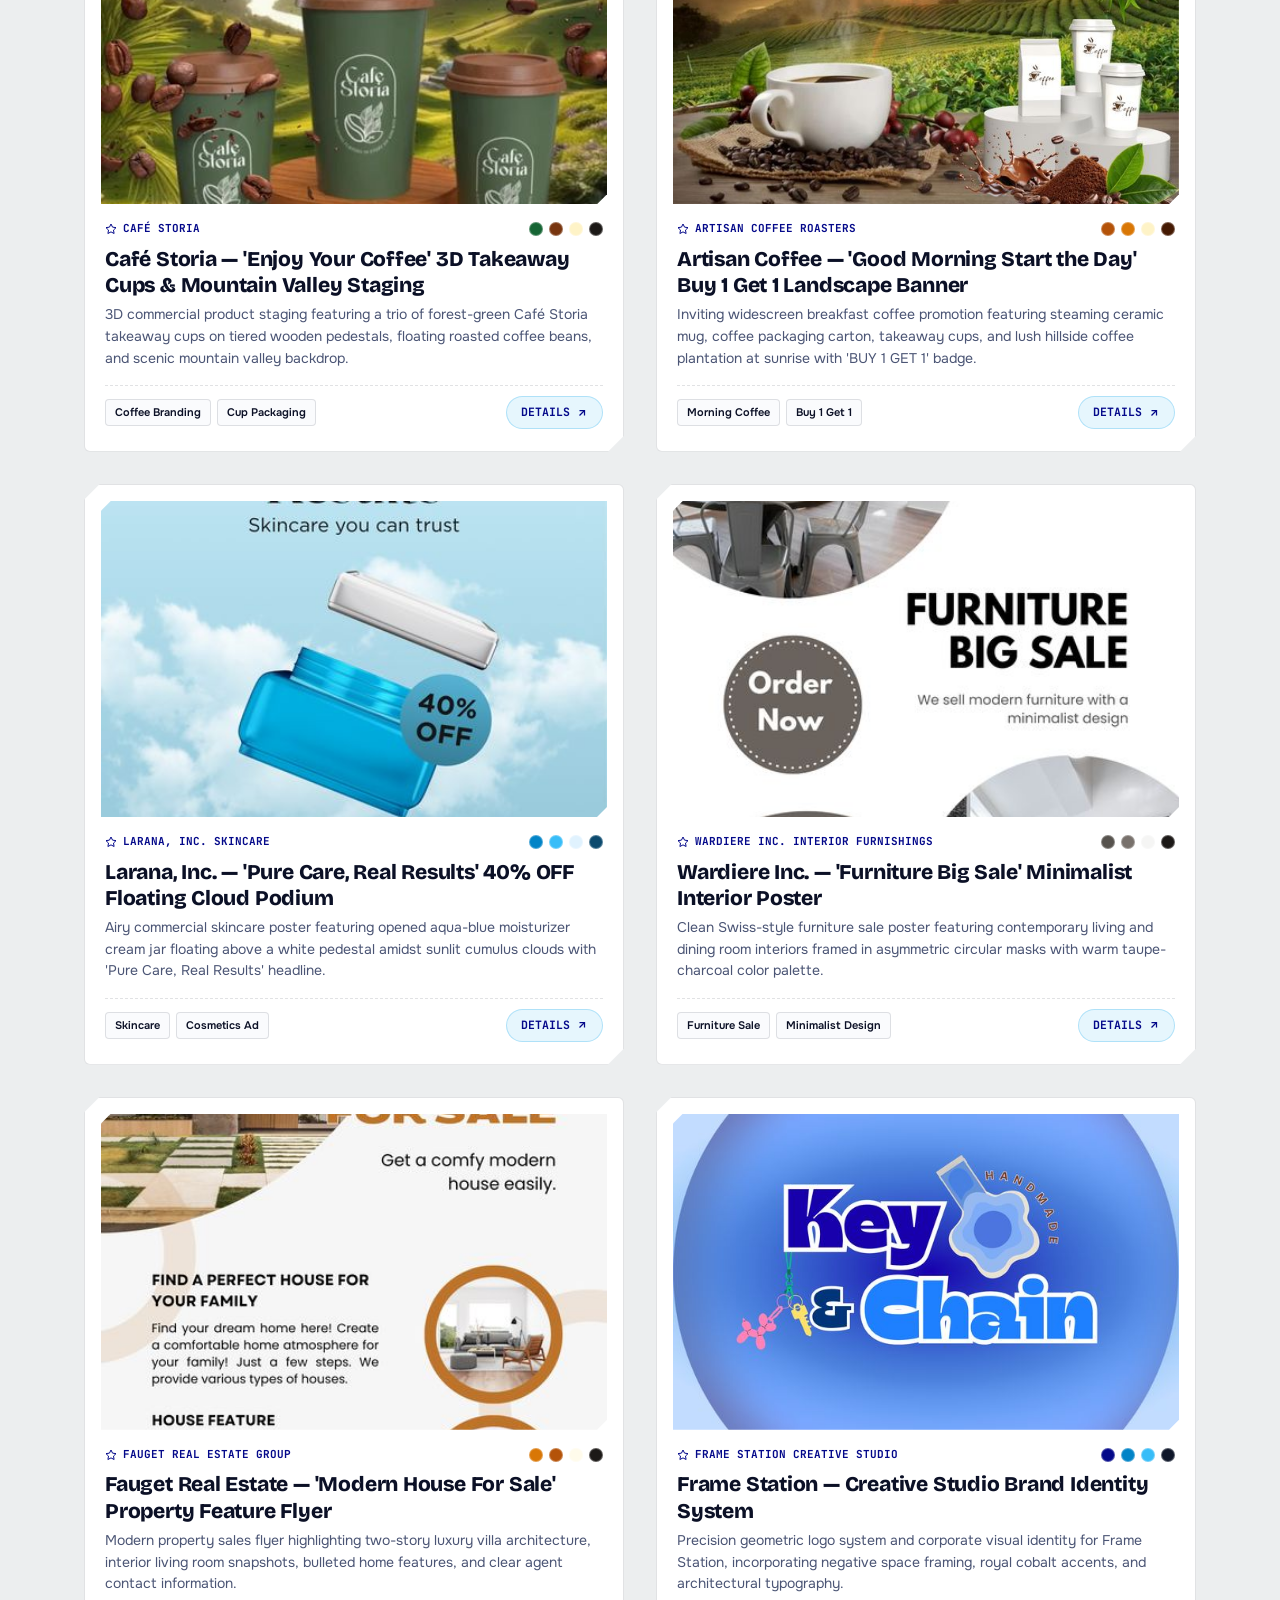
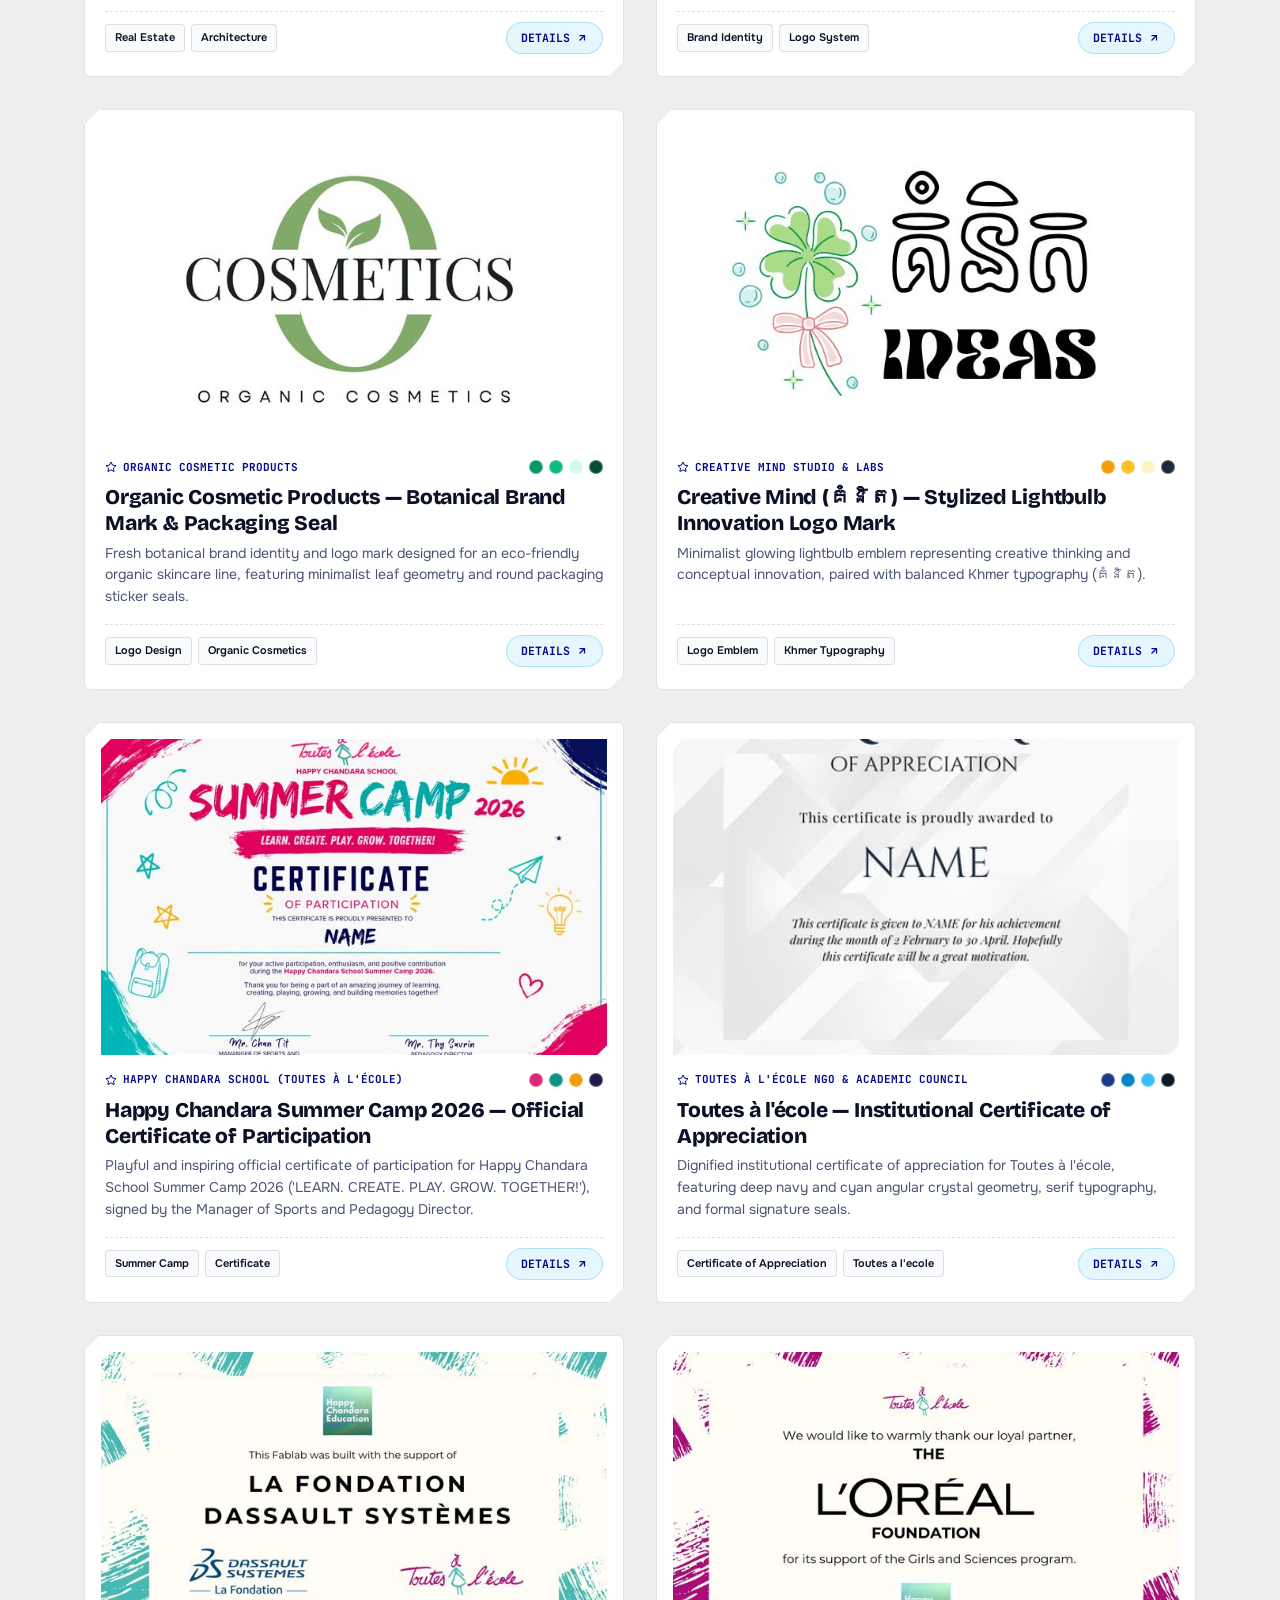
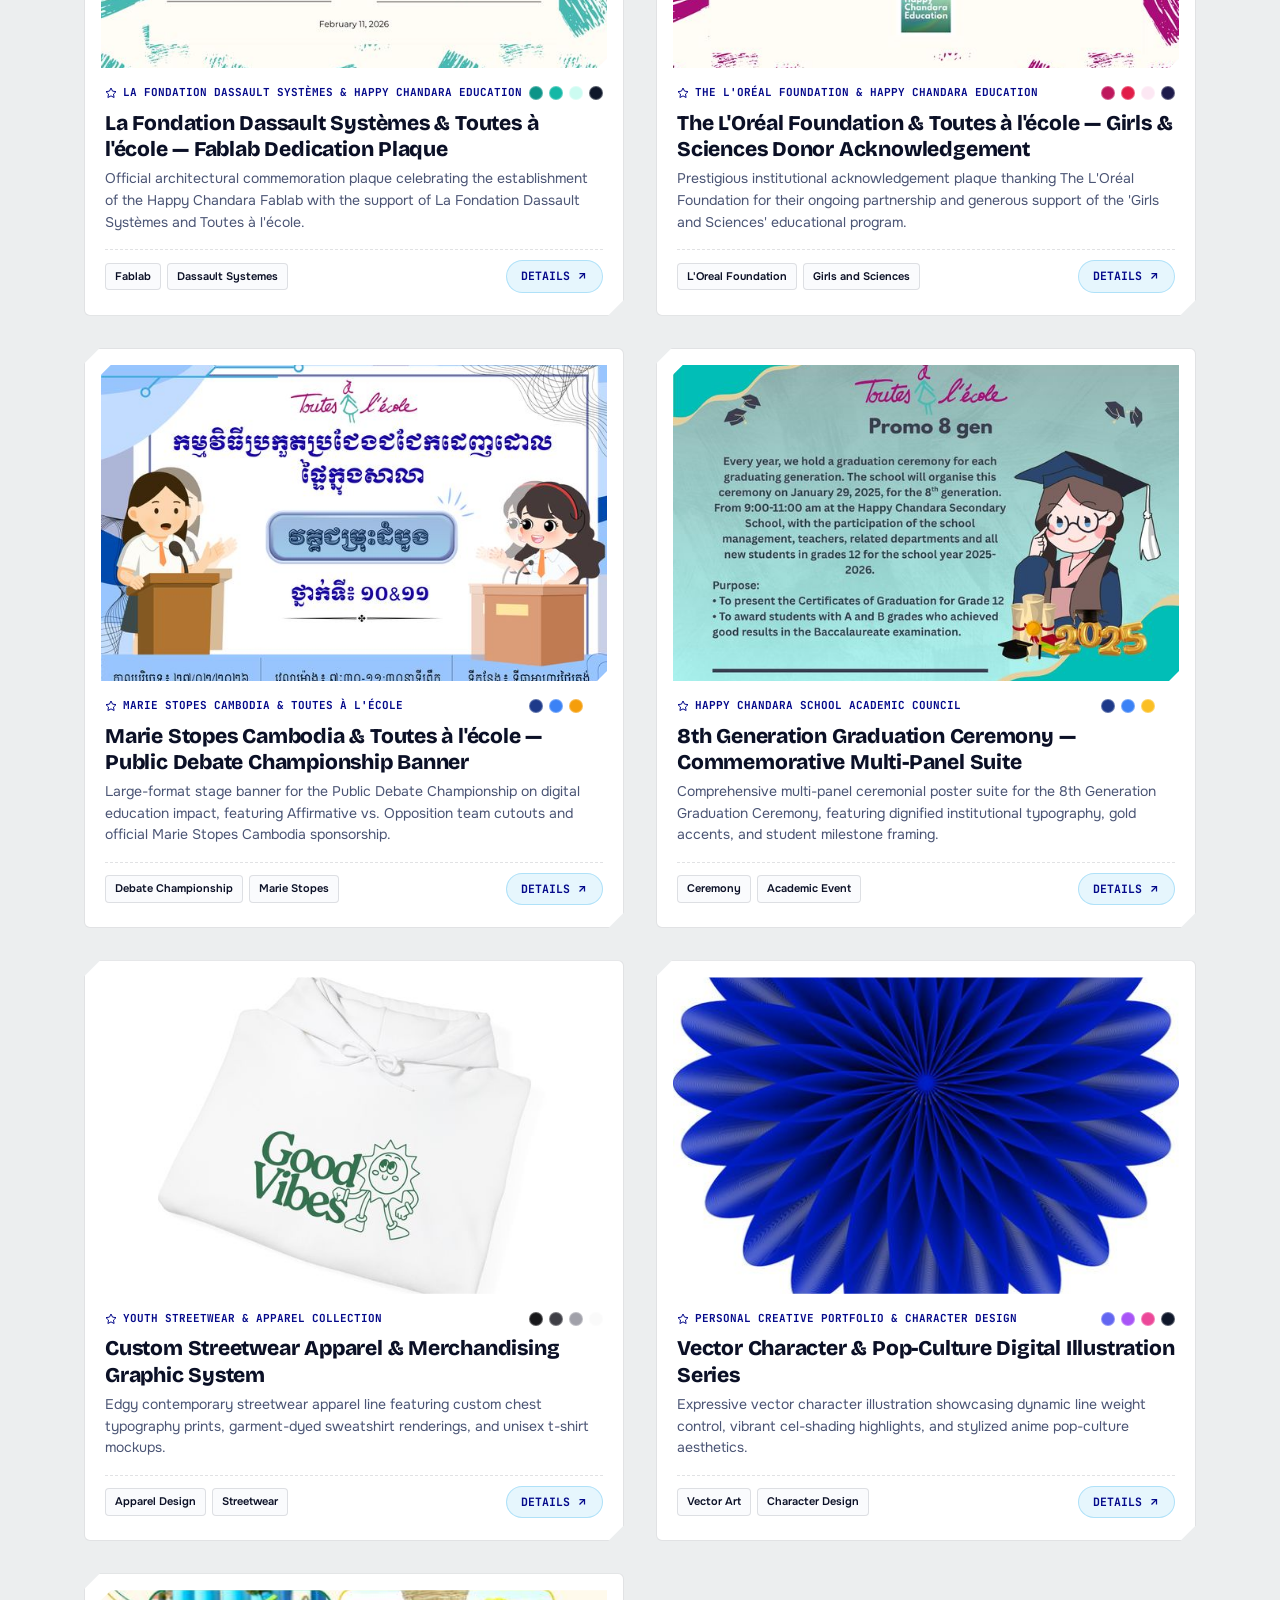
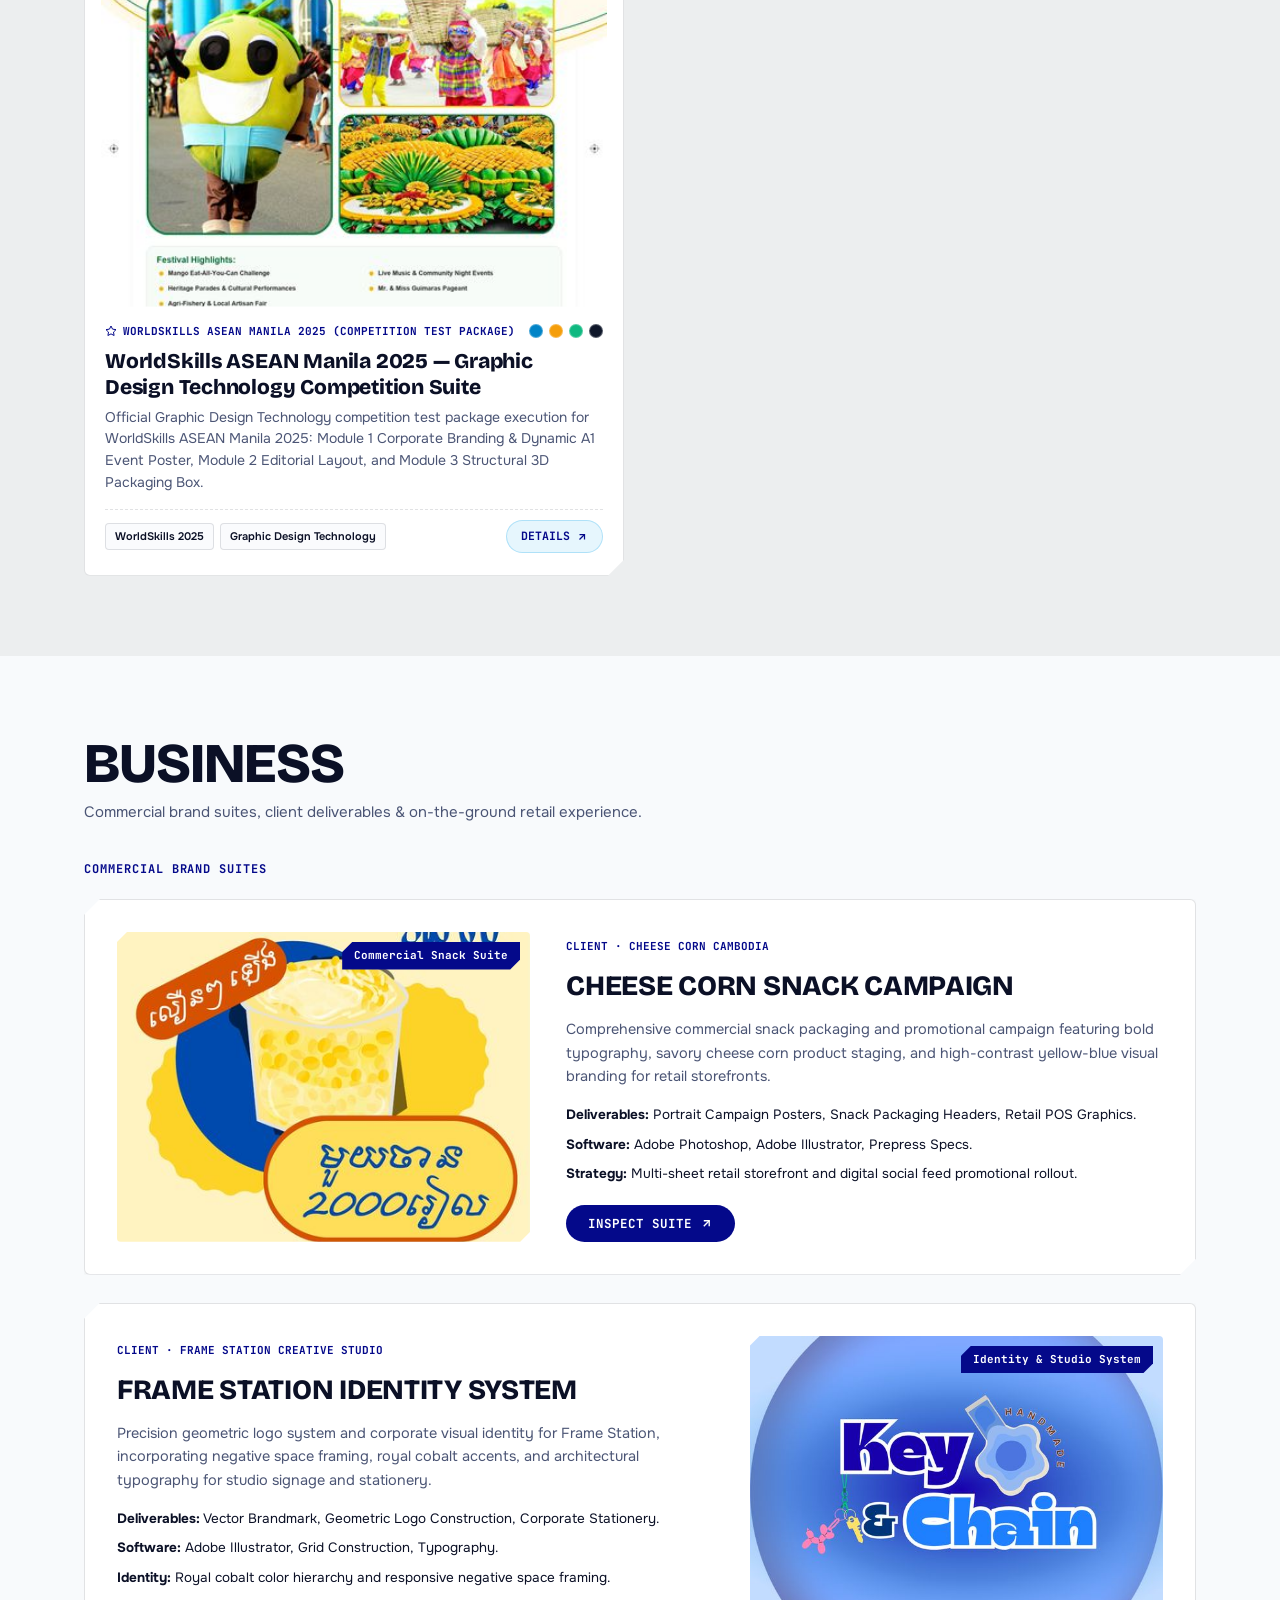
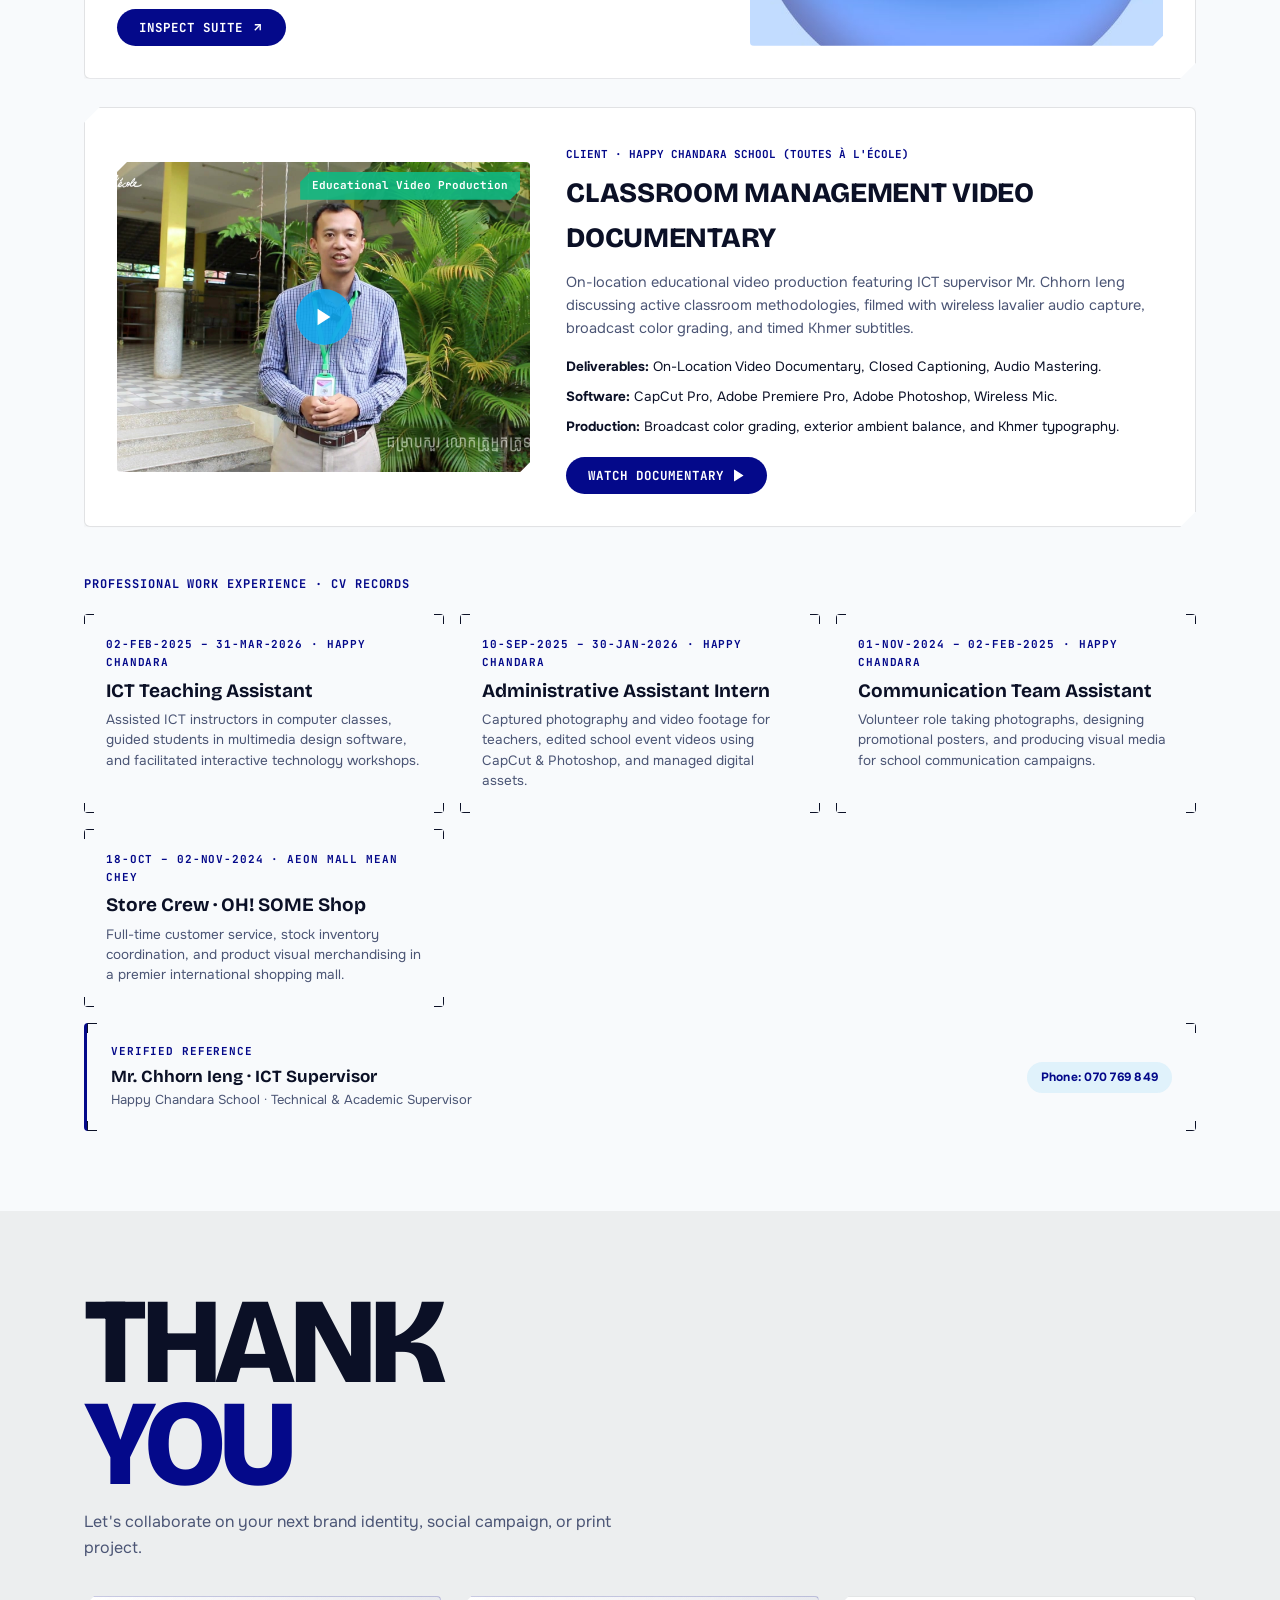
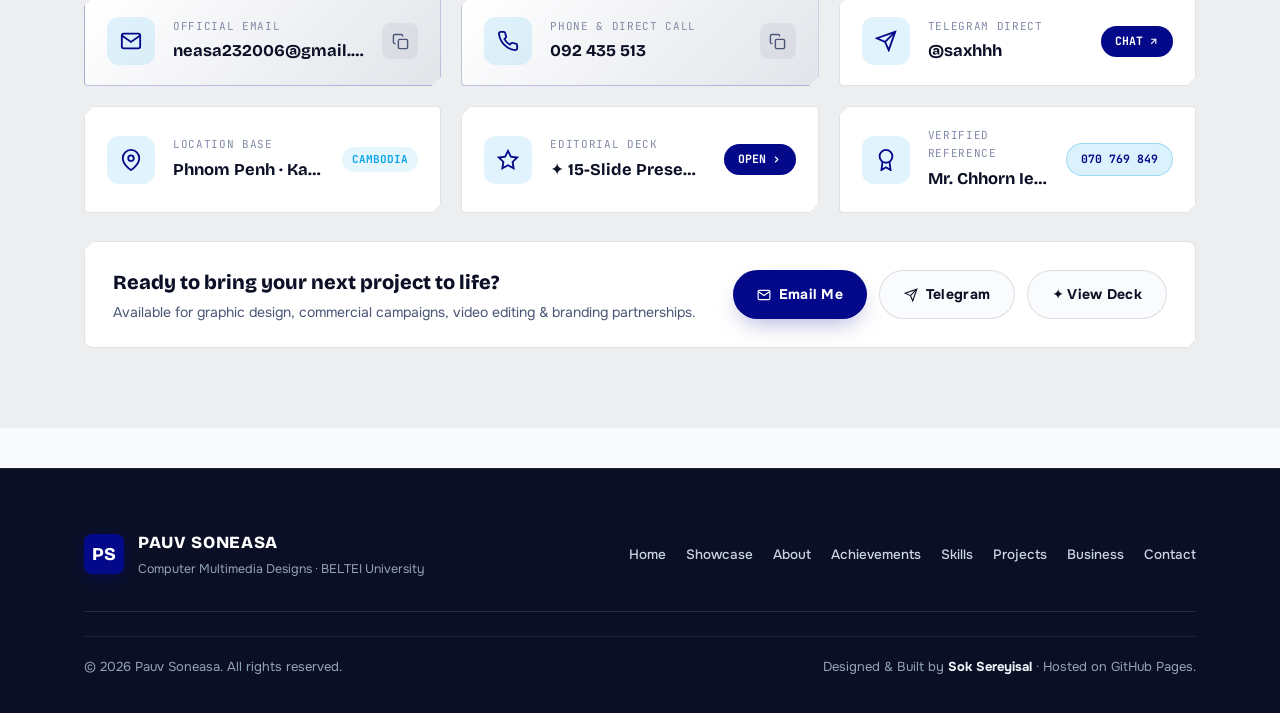
==== commit bf8c892b: "update" ====
--- a/index.html
+++ b/index.html
@@ -184,7 +184,7 @@
                 <polyline points="7 7 17 7 17 17"></polyline>
               </svg>
             </a>
-            <a href="./Pauv Soneasa Cv.pdf" target="_blank" class="btn btn-ghost">
+            <a href="./SOK SEREYVISAL.pdf" target="_blank" class="btn btn-ghost">
               <svg class="btn-icon" viewBox="0 0 24 24" fill="none" stroke="currentColor" stroke-width="2">
                 <path d="M14 2H6a2 2 0 0 0-2 2v16a2 2 0 0 0 2 2h12a2 2 0 0 0 2-2V8z"></path>
                 <polyline points="14 2 14 8 20 8"></polyline>
@@ -752,7 +752,8 @@
     <div class="container">
       <div class="section-header">
         <h2 class="section-title">ALL PROJECTS</h2>
-        <p class="section-subtitle">21 authentic collections &mdash; click any card to inspect deliverables, color swatches, or watch the video documentary.</p>
+        <p class="section-subtitle">21 authentic collections &mdash; click any card to inspect deliverables, color
+          swatches, or watch the video documentary.</p>
       </div>
 
       <div class="portfolio-controls">
@@ -885,9 +886,12 @@
         <!-- Business Card 3: Happy Chandara Video Documentary -->
         <div class="business-venture-card">
           <div class="venture-media" style="position: relative;">
-            <img src="assets/video/classroom_management_thumb.jpg" alt="Happy Chandara Educational Video Production" loading="lazy">
-            <div class="venture-media-badge" style="background: rgba(16, 185, 129, 0.9);">Educational Video Production</div>
-            <button class="venture-play-overlay" onclick="openProjectLightboxById(3)" aria-label="Play Video" style="position: absolute; top: 50%; left: 50%; transform: translate(-50%, -50%); width: 56px; height: 56px; border-radius: 50%; background: rgba(14, 165, 233, 0.9); border: none; color: white; display: flex; align-items: center; justify-content: center; cursor: pointer; box-shadow: 0 8px 24px rgba(0,0,0,0.4); transition: transform 0.2s;">
+            <img src="assets/video/classroom_management_thumb.jpg" alt="Happy Chandara Educational Video Production"
+              loading="lazy">
+            <div class="venture-media-badge" style="background: rgba(16, 185, 129, 0.9);">Educational Video Production
+            </div>
+            <button class="venture-play-overlay" onclick="openProjectLightboxById(3)" aria-label="Play Video"
+              style="position: absolute; top: 50%; left: 50%; transform: translate(-50%, -50%); width: 56px; height: 56px; border-radius: 50%; background: rgba(14, 165, 233, 0.9); border: none; color: white; display: flex; align-items: center; justify-content: center; cursor: pointer; box-shadow: 0 8px 24px rgba(0,0,0,0.4); transition: transform 0.2s;">
               <svg width="22" height="22" viewBox="0 0 24 24" fill="currentColor">
                 <polygon points="5 3 19 12 5 21 5 3"></polygon>
               </svg>
@@ -897,12 +901,15 @@
             <div class="card-client-tag">CLIENT &middot; HAPPY CHANDARA SCHOOL (TOUTES À L'ÉCOLE)</div>
             <h3 class="venture-title">CLASSROOM MANAGEMENT VIDEO DOCUMENTARY</h3>
             <p class="venture-desc">
-              On-location educational video production featuring ICT supervisor Mr. Chhorn Ieng discussing active classroom methodologies, filmed with wireless lavalier audio capture, broadcast color grading, and timed Khmer subtitles.
+              On-location educational video production featuring ICT supervisor Mr. Chhorn Ieng discussing active
+              classroom methodologies, filmed with wireless lavalier audio capture, broadcast color grading, and timed
+              Khmer subtitles.
             </p>
             <ul class="venture-bullets">
               <li><strong>Deliverables:</strong> On-Location Video Documentary, Closed Captioning, Audio Mastering.</li>
               <li><strong>Software:</strong> CapCut Pro, Adobe Premiere Pro, Adobe Photoshop, Wireless Mic.</li>
-              <li><strong>Production:</strong> Broadcast color grading, exterior ambient balance, and Khmer typography.</li>
+              <li><strong>Production:</strong> Broadcast color grading, exterior ambient balance, and Khmer typography.
+              </li>
             </ul>
             <div class="venture-actions">
               <button class="venture-btn" onclick="openProjectLightboxById(3)">
@@ -1042,10 +1049,9 @@
           </div>
           <div class="contact-card-text">
             <div class="contact-label">Telegram Direct</div>
-            <a href="https://t.me/soneasa_cmd" target="_blank" class="contact-value"
-              title="Chat on Telegram">@soneasa_cmd</a>
-          </div>
-          <a href="https://t.me/soneasa_cmd" target="_blank" class="contact-action-btn">
+            <a href="https://t.me/saxhhh" target="_blank" class="contact-value" title="Chat on Telegram">@saxhhh</a>
+          </div>
+          <a href="https://t.me/saxhhh" target="_blank" class="contact-action-btn">
             <span>CHAT</span>
             <svg width="11" height="11" viewBox="0 0 24 24" fill="none" stroke="currentColor" stroke-width="2.5">
               <line x1="7" y1="17" x2="17" y2="7"></line>
@@ -1128,7 +1134,7 @@
             </svg>
             <span>Email Me</span>
           </a>
-          <a href="https://t.me/soneasa_cmd" target="_blank" class="btn btn-ghost">
+          <a href="https://t.me/saxhhh" target="_blank" class="btn btn-ghost">
             <svg width="14" height="14" viewBox="0 0 24 24" fill="none" stroke="currentColor" stroke-width="2">
               <line x1="22" y1="2" x2="11" y2="13"></line>
               <polygon points="22 2 15 22 11 13 2 9 22 2"></polygon>
